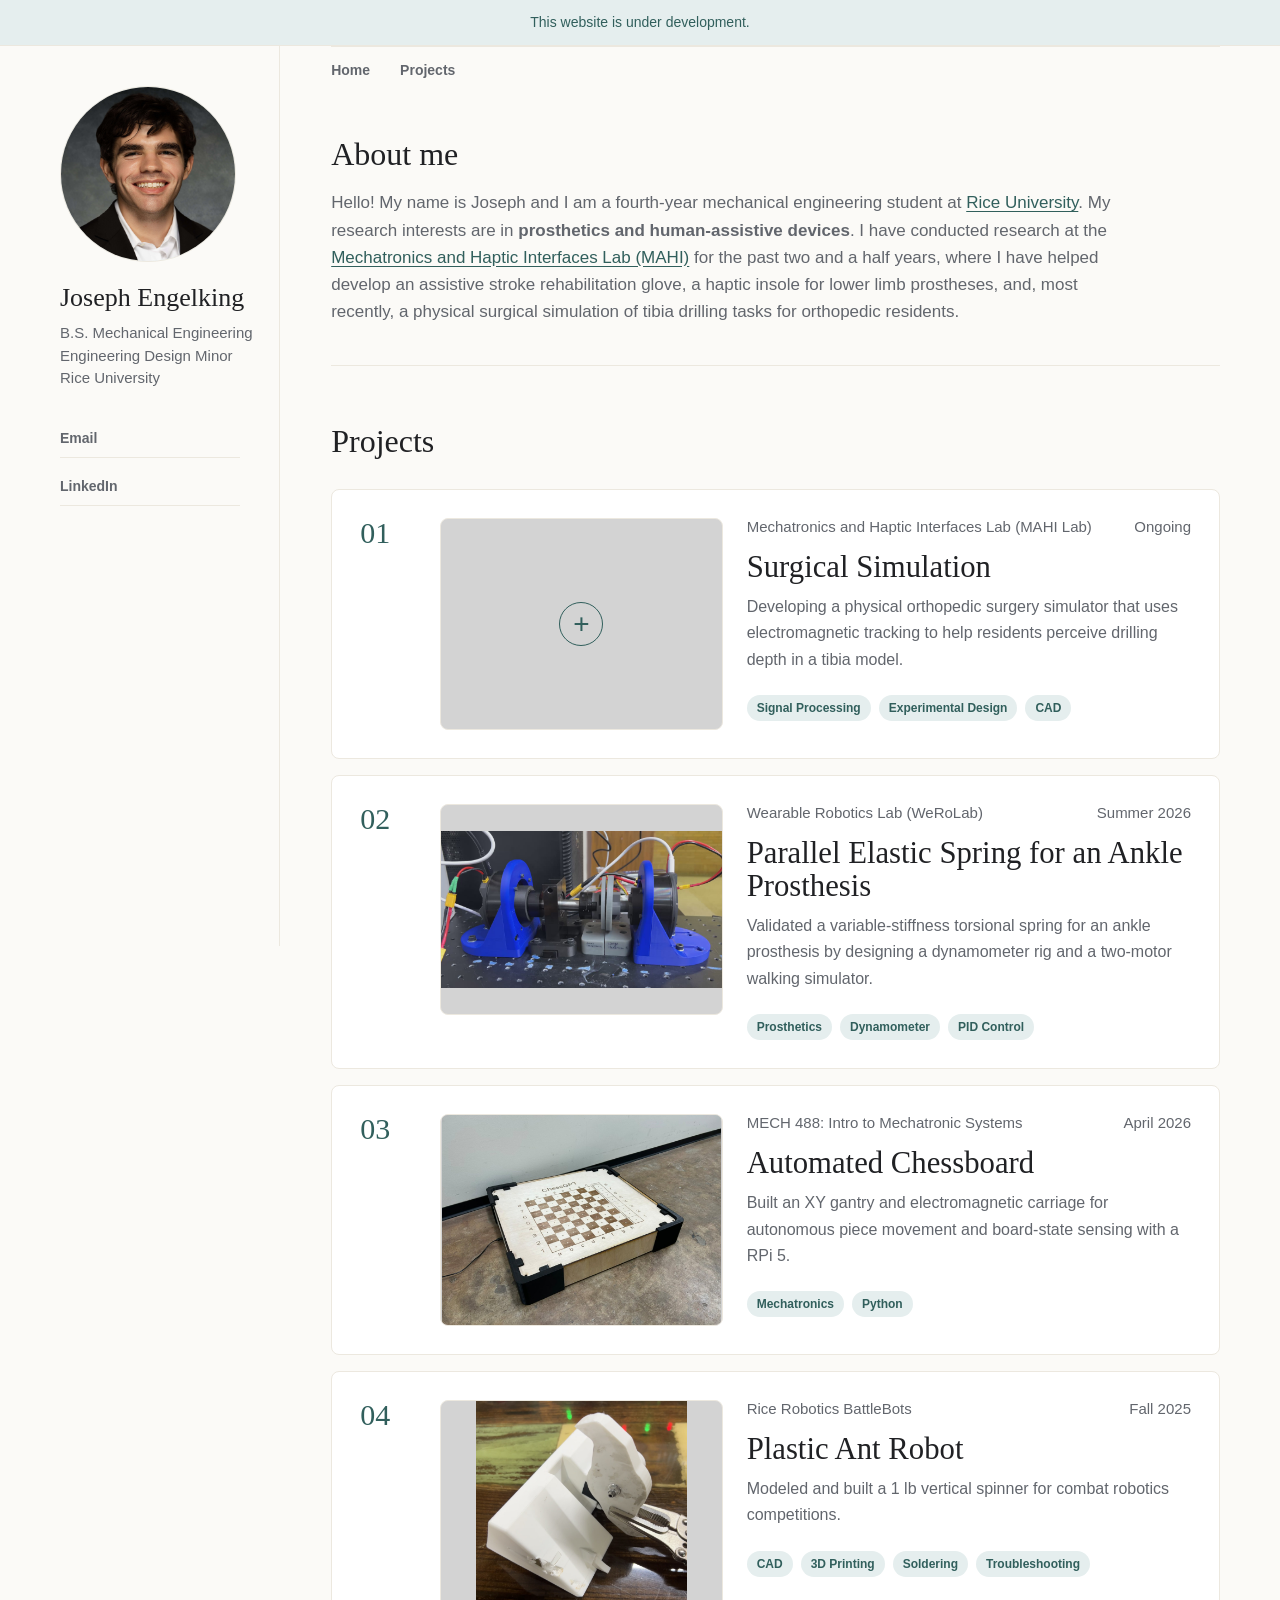
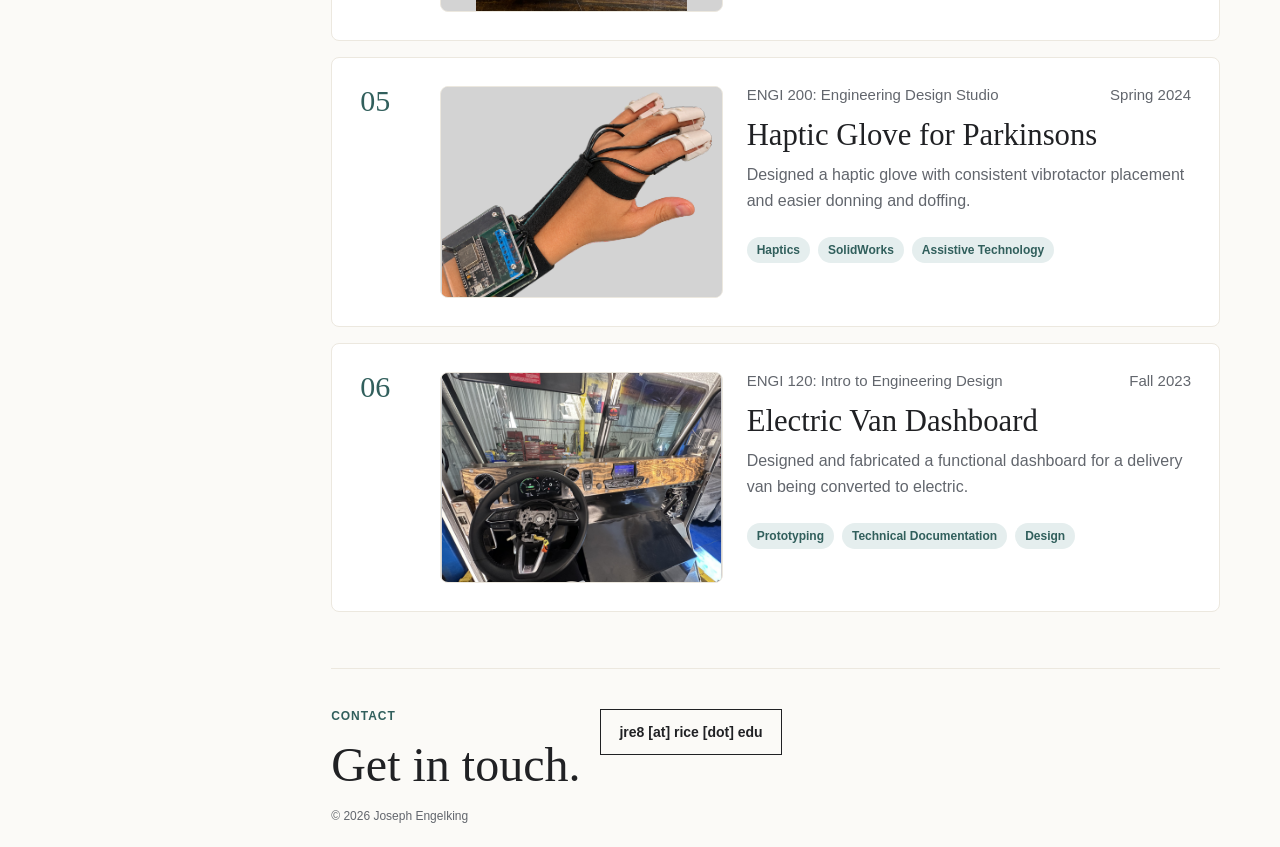
==== index.html @ 61373449 "Publish portfolio" ====
<!DOCTYPE html><html lang="en"><head><meta charSet="utf-8"/><meta name="viewport" content="width=device-width, initial-scale=1"/><link rel="preload" href="/headshot-display.webp" as="image"/><link rel="stylesheet" href="/_next/static/chunks/1muzsq66_rqvb.css" data-precedence="next"/><link rel="preload" as="script" fetchPriority="low" href="/_next/static/chunks/310vm2bl3xxpt.js"/><script src="/_next/static/chunks/1wnov70f88xjy.js" async=""></script><script src="/_next/static/chunks/23e6jep2anmtk.js" async=""></script><script src="/_next/static/chunks/0c98xzjfks9hq.js" async=""></script><script src="/_next/static/chunks/turbopack-2u1d16houkiyo.js" async=""></script><script src="/_next/static/chunks/3qfy96eoyh-ek.js" async=""></script><script src="/_next/static/chunks/3zt_16xndew4w.js" async=""></script><title>Joseph Engelking | Portfolio</title><meta name="description" content="Joseph Engelking, mechanical engineering student at Rice University. Projects in robotics, prosthetics, controls, and human-centered systems."/><script src="/_next/static/chunks/0cz1d0mv5g_q7.js" noModule=""></script></head><body><div hidden=""><!--$--><!--/$--></div><div class="developmentNotice" id="top" role="note">This website is under development.</div><main class="pageShell"><aside class="profileSidebar" aria-label="Profile and contact"><img class="profilePhoto" src="/headshot-display.webp" alt="Joseph Engelking" width="176" height="176"/><h1>Joseph Engelking</h1><p class="profileRole">B.S. Mechanical Engineering<br/>Engineering Design Minor<br/>Rice University</p><div class="sidebarLinks"><a href="mailto:jre8@rice.edu">Email</a><a href="https://www.linkedin.com/in/josephengelking" target="_blank" rel="noreferrer">LinkedIn</a></div></aside><div class="contentColumn"><nav aria-label="Primary navigation"><a href="#top">Home</a><a href="#work">Projects</a></nav><section class="section about" id="about"><h2>About me</h2><p>Hello! My name is Joseph and I am a fourth-year mechanical engineering student at<!-- --> <a href="https://mech.rice.edu/">Rice University</a>. My research interests are in<!-- --> <strong>prosthetics and human-assistive devices</strong>. I have conducted research at the<!-- --> <a href="https://mahilab.rice.edu/">Mechatronics and Haptic Interfaces Lab (MAHI)</a> <!-- -->for the past two and a half years, where I have helped develop an assistive stroke rehabilitation glove, a haptic insole for lower limb prostheses, and, most recently, a physical surgical simulation of tibia drilling tasks for orthopedic residents.</p></section><section class="section" id="work"><div class="sectionHead"><h2>Projects</h2></div><div class="projects"><a class="projectCard projectCard--surgical-simulation-emf-tracking" href="/projects/surgical-simulation-emf-tracking/"><article><div class="projectNumber">01</div><div class="projectMedia"><div class="imagePlaceholder" aria-label="Surgical Simulation image slot"><span aria-hidden="true">+</span></div></div><div class="projectText"><div class="meta"><span>Mechatronics and Haptic Interfaces Lab (MAHI Lab)</span><span class="projectDate">Ongoing</span></div><h3>Surgical Simulation</h3><p>Developing a physical orthopedic surgery simulator that uses electromagnetic tracking to help residents perceive drilling depth in a tibia model.</p><ul><li>Signal Processing</li><li>Experimental Design</li><li>CAD</li></ul></div></article></a><a class="projectCard projectCard--parallel-elastic-ankle-prosthetic-component" href="/projects/parallel-elastic-ankle-prosthetic-component/"><article><div class="projectNumber">02</div><div class="projectMedia"><img src="/projects/parallel-spring-walking-thumbnail.jpg" sizes="(max-width: 620px) calc(100vw - 64px), 300px" alt="Parallel Elastic Spring for an Ankle Prosthesis project preview" loading="lazy"/></div><div class="projectText"><div class="meta"><span>Wearable Robotics Lab (WeRoLab)</span><span class="projectDate">Summer 2026</span></div><h3>Parallel Elastic Spring for an Ankle Prosthesis</h3><p>Validated a variable-stiffness torsional spring for an ankle prosthesis by designing a dynamometer rig and a two-motor walking simulator.</p><ul><li>Prosthetics</li><li>Dynamometer</li><li>PID Control</li></ul></div></article></a><a class="projectCard projectCard--automated-chessboard-chessgpt" href="/projects/automated-chessboard-chessgpt/"><article><div class="projectNumber">03</div><div class="projectMedia"><img src="/projects/automated-chessboard.jpeg" sizes="(max-width: 620px) calc(100vw - 64px), 300px" alt="Automated Chessboard project preview" loading="lazy"/></div><div class="projectText"><div class="meta"><span>MECH 488: Intro to Mechatronic Systems</span><span class="projectDate">April 2026</span></div><h3>Automated Chessboard</h3><p>Built an XY gantry and electromagnetic carriage for autonomous piece movement and board-state sensing with a RPi 5.</p><ul><li>Mechatronics</li><li>Python</li></ul></div></article></a><a class="projectCard projectCard--plastic-ant-robot-abraham" href="/projects/plastic-ant-robot-abraham/"><article><div class="projectNumber">04</div><div class="projectMedia"><img src="/projects/plastic-ant-robot-thumbnail.jpg" sizes="(max-width: 620px) calc(100vw - 64px), 300px" alt="Plastic Ant Robot project preview" loading="lazy"/></div><div class="projectText"><div class="meta"><span>Rice Robotics BattleBots</span><span class="projectDate">Fall 2025</span></div><h3>Plastic Ant Robot</h3><p>Modeled and built a 1 lb vertical spinner for combat robotics competitions.</p><ul><li>CAD</li><li>3D Printing</li><li>Soldering</li><li>Troubleshooting</li></ul></div></article></a><a class="projectCard projectCard--haptic-glove-for-parkinsons" href="/projects/haptic-glove-for-parkinsons/"><article><div class="projectNumber">05</div><div class="projectMedia"><img src="/projects/haptic-glove-thumbnail.svg" sizes="(max-width: 620px) calc(100vw - 64px), 300px" alt="Haptic Glove for Parkinsons project preview" loading="lazy"/></div><div class="projectText"><div class="meta"><span>ENGI 200: Engineering Design Studio</span><span class="projectDate">Spring 2024</span></div><h3>Haptic Glove for Parkinsons</h3><p>Designed a haptic glove with consistent vibrotactor placement and easier donning and doffing.</p><ul><li>Haptics</li><li>SolidWorks</li><li>Assistive Technology</li></ul></div></article></a><a class="projectCard projectCard--electric-van-evan-dashboard" href="/projects/electric-van-evan-dashboard/"><article><div class="projectNumber">06</div><div class="projectMedia"><img src="/projects/evan-dashboard-final.jpg" srcSet="/projects/evan-dashboard-640.webp 640w, /projects/evan-dashboard-1280.webp 1280w, /projects/evan-dashboard-1920.webp 1920w, /projects/evan-dashboard-final.jpg 4032w" sizes="(max-width: 620px) calc(100vw - 64px), 300px" alt="Electric Van Dashboard project preview" loading="lazy"/></div><div class="projectText"><div class="meta"><span>ENGI 120: Intro to Engineering Design</span><span class="projectDate">Fall 2023</span></div><h3>Electric Van Dashboard</h3><p>Designed and fabricated a functional dashboard for a delivery van being converted to electric.</p><ul><li>Prototyping</li><li>Technical Documentation</li><li>Design</li></ul></div></article></a></div></section><footer><div><p class="kicker">Contact</p><h2>Get in touch.</h2></div><a class="button light" href="mailto:jre8@rice.edu">jre8 [at] rice [dot] edu</a><small>© <!-- -->2026<!-- --> Joseph Engelking</small></footer></div></main><!--$--><!--/$--><script id="_R_">(globalThis["TURBOPACK"] || (globalThis["TURBOPACK"] = [])).push({"otherChunks":["static/chunks/310vm2bl3xxpt.js","static/chunks/1wnov70f88xjy.js","static/chunks/23e6jep2anmtk.js","static/chunks/0c98xzjfks9hq.js"],"runtimeModuleIds":[94553]});</script><script src="/_next/static/chunks/310vm2bl3xxpt.js" async=""></script><script>(self.__next_f=self.__next_f||[]).push([0])</script><script>self.__next_f.push([1,"1:\"$Sreact.fragment\"\n2:\"/_next/static/chunks/3qfy96eoyh-ek.js\"\n3:I[39756,[\"$2\"],\"default\"]\n4:I[37457,[\"$2\"],\"default\"]\n6:\"/_next/static/chunks/3zt_16xndew4w.js\"\n7:I[22016,[\"$2\",\"$6\"],\"\"]\n15:\"ViewportBoundary\"\n16:I[97367,[\"$2\"],\"$15\"]\n18:\"MetadataBoundary\"\n19:I[97367,[\"$2\"],\"$18\"]\n1a:\"$Sreact.suspense\"\n1c:I[68027,[\"$2\"],\"default\",1]\n:HL[\"/_next/static/chunks/1muzsq66_rqvb.css\",\"style\"]\n:HL[\"/headshot-display.webp\",\"image\"]\n5:[[\"children\",{\"s\":\"__PAGE__\",\"h\":512,\"d\":{\"r\":[\"$\",\"$1\",\"c\",{\"children\":[[\"$\",\"main\",null,{\"className\":\"pageShell\",\"children\":[[\"$\",\"aside\",null,{\"className\":\"profileSidebar\",\"aria-label\":\"Profile and contact\",\"children\":[[\"$\",\"img\",null,{\"className\":\"profilePhoto\",\"src\":\"/headshot-display.webp\",\"alt\":\"Joseph Engelking\",\"width\":176,\"height\":176}],[\"$\",\"h1\",null,{\"children\":\"Joseph Engelking\"}],[\"$\",\"p\",null,{\"className\":\"profileRole\",\"children\":[\"B.S. Mechanical Engineering\",[\"$\",\"br\",null,{}],\"Engineering Design Minor\",[\"$\",\"br\",null,{}],\"Rice University\"]}],[\"$\",\"div\",null,{\"className\":\"sidebarLinks\",\"children\":[[\"$\",\"a\",null,{\"href\":\"mailto:jre8@rice.edu\",\"children\":\"Email\"}],[\"$\",\"a\",null,{\"href\":\"https://www.linkedin.com/in/josephengelking\",\"target\":\"_blank\",\"rel\":\"noreferrer\",\"children\":\"LinkedIn\"}],null]}]]}],[\"$\",\"div\",null,{\"className\":\"contentColumn\",\"children\":[[\"$\",\"nav\",null,{\"aria-label\":\"Primary navigation\",\"children\":[[\"$\",\"a\",null,{\"href\":\"#top\",\"children\":\"Home\"}],[\"$\",\"a\",null,{\"href\":\"#work\",\"children\":\"Projects\"}],null]}],[\"$\",\"section\",null,{\"className\":\"section about\",\"id\":\"about\",\"children\":[[\"$\",\"h2\",null,{\"children\":\"About me\"}],[\"$\",\"p\",null,{\"children\":[\"Hello! My name is Joseph and I am a fourth-year mechanical engineering student at\",\" \",[\"$\",\"a\",null,{\"href\":\"https://mech.rice.edu/\",\"children\":\"Rice University\"}],\". My research interests are in\",\" \",[\"$\",\"strong\",null,{\"children\":\"prosthetics and human-assistive devices\"}],\". I have conducted research at the\",\" \",[\"$\",\"a\",null,{\"href\":\"https://mahilab.rice.edu/\",\"children\":\"Mechatronics and Haptic Interfaces Lab (MAHI)\"}],\" \",\"for the past two and a half years, where I have helped develop an assistive stroke rehabilitation glove, a haptic insole for lower limb prostheses, and, most recently, a physical surgical simulation of tibia drilling tasks for orthopedic residents.\"]}]]}],[\"$\",\"section\",null,{\"className\":\"section\",\"id\":\"work\",\"children\":[[\"$\",\"div\",null,{\"className\":\"sectionHead\",\"children\":[\"$\",\"h2\",null,{\"children\":\"Projects\"}]}],[\"$\",\"div\",null,{\"className\":\"projects\",\"children\":[[\"$\",\"$L7\",\"surgical-simulation-emf-tracking\",{\"className\":\"projectCard projectCard--surgical-simulation-emf-tracking\",\"href\":\"/projects/surgical-simulation-emf-tracking/\",\"children\":[\"$\",\"article\",null,{\"children\":[[\"$\",\"div\",null,{\"className\":\"projectNumber\",\"children\":\"01\"}],[\"$\",\"div\",null,{\"className\":\"projectMedia\",\"children\":[\"$\",\"div\",null,{\"className\":\"imagePlaceholder\",\"aria-label\":\"Surgical Simulation image slot\",\"children\":[\"$\",\"span\",null,{\"aria-hidden\":\"true\",\"children\":\"+\"}]}]}],[\"$\",\"div\",null,{\"className\":\"projectText\",\"children\":[[\"$\",\"div\",null,{\"className\":\"meta\",\"children\":[\"$L8\",\"$L9\"]}],\"$La\",\"$Lb\",\"$Lc\"]}]]}]}],\"$Ld\",\"$Le\",\"$Lf\",\"$L10\",\"$L11\"]}]]}],\"$L12\"]}]]}],[\"$L13\"],\"$L14\"]}],\"p\":false,\"v\":null}}]]\n0:{\"P\":null,\"c\":[\"\",\"\"],\"q\":\"\",\"i\":false,\"t\":{\"t\":{\"s\":\"\",\"h\":528,\"d\":{\"r\":[\"$\",\"$1\",\"c\",{\"children\":[[[\"$\",\"link\",\"0\",{\"rel\":\"stylesheet\",\"href\":\"/_next/static/chunks/1muzsq66_rqvb.css\",\"precedence\":\"next\",\"crossOrigin\":\"$undefined\",\"nonce\":\"$undefined\"}],[\"$\",\"script\",\"script-0\",{\"src\":\"/_next/static/chunks/3qfy96eoyh-ek.js\",\"async\":true,\"nonce\":\"$undefined\"}]],[\"$\",\"html\",null,{\"lang\":\"en\",\"children\":[\"$\",\"body\",null,{\"children\":[[\"$\",\"div\",null,{\"className\":\"developmentNotice\",\"id\":\"top\",\"role\":\"note\",\"children\":\"This website is under development.\"}],[\"$\",\"$L3\",null,{\"parallelRouterKey\":\"children\",\"error\":\"$undefined\",\"errorStyles\":\"$undefined\",\"errorScripts\":\"$undefined\",\"template\":[\"$\",\"$L4\",null,{}],\"templateStyles\":\"$undefined\",\"templateScripts\":\"$undefined\",\"notFound\":[[[\"$\",\"title\",null,{\"children\":\"404: This page could not be found.\"}],[\"$\",\"div\",null,{\"style\":{\"fontFamily\":\"system-ui,\\\"Segoe UI\\\",Roboto,Helvetica,Arial,sans-serif,\\\"Apple Color Emoji\\\",\\\"Segoe UI Emoji\\\"\",\"height\":\"100vh\",\"textAlign\":\"center\",\"display\":\"flex\",\"flexDirection\":\"column\",\"alignItems\":\"center\",\"justifyContent\":\"center\"},\"children\":[\"$\",\"div\",null,{\"children\":[[\"$\",\"style\",null,{\"dangerouslySetInnerHTML\":{\"__html\":\"body{color:#000;background:#fff;margin:0}.next-error-h1{border-right:1px solid rgba(0,0,0,.3)}@media (prefers-color-scheme:dark){body{color:#fff;background:#000}.next-error-h1{border-right:1px solid rgba(255,255,255,.3)}}\"}}],[\"$\",\"h1\",null,{\"className\":\"next-error-h1\",\"style\":{\"display\":\"inline-block\",\"margin\":\"0 20px 0 0\",\"padding\":\"0 23px 0 0\",\"fontSize\":24,\"fontWeight\":500,\"verticalAlign\":\"top\",\"lineHeight\":\"49px\"},\"children\":404}],[\"$\",\"div\",null,{\"style\":{\"display\":\"inline-block\"},\"children\":[\"$\",\"h2\",null,{\"style\":{\"fontSize\":14,\"fontWeight\":400,\"lineHeight\":\"49px\",\"margin\":0},\"children\":\"This page could not be found.\"}]}]]}]}]],[]],\"forbidden\":\"$undefined\",\"unauthorized\":\"$undefined\"}]]}]}]]}],\"p\":false,\"v\":null},\"c\":\"$Q5\"},\"h\":{\"r\":[\"$\",\"$1\",\"h\",{\"children\":[null,[\"$\",\"$L16\",null,{\"children\":\"$L17\"}],[\"$\",\"$L19\",null,{\"children\":[[\"$\",\"div\",null,{\"hidden\":true,\"children\":[\"$\",\"$1a\",null,{\"name\":\"Next.Metadata\",\"children\":\"$L1b\"}]}],null]}],null]}],\"p\":false,\"v\":null}},\"m\":\"$undefined\",\"G\":[\"$1c\",[[\"$\",\"link\",\"0\",{\"rel\":\"stylesheet\",\"href\":\"/_next/static/chunks/1muzsq66_rqvb.css\",\"precedence\":\"next\",\"crossOrigin\":\"$undefined\",\"nonce\":\"$undefined\"}]]],\"S\":true,\"r\":\"$undefined\",\"s\":\"$undefined\",\"a\":\"$undefined\",\"l\":\"$undefined\",\"p\":\"$undefined\",\"d\":\"$undefined\",\"b\":\"J74tewQbNOOzU0zpDmX6K\"}\n1d:I[97367,[\"$2\"],\"OutletBoundary\"]\n8:[\"$\",\"span\",null,{\"children\":\"Mechatronics and Haptic Interfaces Lab (MAHI Lab)\"}]\n9:[\"$\",\"span\",null,{\"className\":\"projectDate\",\"children\":\"Ongoing\"}]\na:[\"$\",\"h3\",null,{\"children\":\"Surgical Simulation\"}]\nb:[\"$\",\"p\",null,{\"children\":\"Developing a physical orthopedic surgery simulator that uses electromagnetic tracking to help residents perceive drilling depth in a tibia model.\"}]\nc:[\"$\",\"ul\",null,{\"children\":[[\"$\",\"li\",\"Signal Processing\",{\"children\":\"Signal Processing\"}],[\"$\",\"li\",\"Experimental Design\",{\"children\":\"Experimental Design\"}],[\"$\",\"li\",\"CAD\",{\"children\":\"CAD\"}]]}]\nd:[\"$\",\"$L7\",\"parallel-elastic-ankle-prosthetic-component\",{\"className\":\"projectCard projectCard--parallel-elastic-ankle-prosthetic-component\",\"href\":\"/projects/parallel-elastic-ankle-prosthetic-component/\",\"children\":[\"$\",\"article\",null,{\"children\":[[\"$\",\"div\",null,{\"className\":\"projectNumber\",\"children\":\"02\"}],[\"$\",\"div\",null,{\"className\":\"projectMedia\",\"children\":[\"$\",\"img\",null,{\"src\":\"/projects/parallel-spring-walking-thumbnail.jpg\",\"srcSet\":\"$undefined\",\"sizes\":\"(max-width: 620px) calc(100vw - 64px), 300px\",\"alt\":\"Parallel Elastic Spring for an Ankle Prosthesis project preview\",\"loading\":\"lazy\"}]}],[\"$\",\"div\",null,{\"className\":\"projectText\",\"children\":[[\"$\",\"div\",null,{\"className\":\"meta\",\"children\":[[\"$\",\"span\",null,{\"children\":\"Wearable Robotics Lab (WeRoLab)\"}],[\"$\",\"span\",null,{\"className\":\"projectDate\",\"children\":\"Summer 2026\"}]]}],[\"$\",\"h3\",null,{\"children\":\"Parallel Elastic Spring for an Ankle Prosthesis\"}],[\"$\",\"p\",null,{\"children\":\"Validated a variable-stiffness torsional spring for an ankle prosthesis by designing a dynamometer rig and a two-motor walking simulator.\"}],[\"$\",\"ul\",null,{\"children\":[[\"$\",\"li\",\"Prosthetics\",{\"children\":\"Prosthetics\"}],[\"$\",\"li\",\"Dynamometer\",{\"children\":\"Dynamometer\"}],[\"$\",\"li\",\"PID Control\",{\"children\":\"PID Control\"}]]}]]}]]}]}]\ne:[\"$\",\"$L7\",\"automated-chessboard-chessgpt\",{\"className\":\"projectCard projectCard--automated-chessboard-chessgpt\",\"href\":\"/projects/automated-chessboard-chessgpt/\",\"children\":[\"$\",\"article\",null,{\"children\":[[\"$\",\"div\",null,{\"className\":\"projectNumber\",\"children\":\"03\"}],[\"$\",\"div\",null,{\"className\":\"projectMedia\",\"children\":[\"$\",\"img\",null,{\"src\":\"/projects/automated-chessboard.jpeg\",\"srcSet\":\"$undefined\",\"sizes\":\"(max-width: 620px) calc(100vw - 64px), 300px\",\"alt\":\"Automated Chessboard project preview\",\"loading\":\"lazy\"}]}],[\"$\",\"div\",null,{\"className\":\"projectText\",\"children\":[[\"$\",\"div\",null,{\"className\":\"meta\",\"children\":[[\"$\",\"span\",null,{\"children\":\"MECH 488: Intro to Mechatronic Systems\"}],[\"$\",\"span\",null,{\"className\":\"projectDate\",\"children\":\"April 2026\"}]]}],[\"$\",\"h3\",null,{\"children\":\"Automated Chessboard\"}],[\"$\",\"p\",null,{\"children\":\"Built an XY gantry and electromagnetic carriage for autonomous piece movement and board-state sensing with a RPi 5.\"}],[\"$\",\"ul\",null,{\"children\":[[\"$\",\"li\",\"Mechatronics\",{\"children\":\"Mechatronics\"}],[\"$\",\"li\",\"Python\",{\"children\":\"Python\"}]]}]]}]]}]}]\nf:[\"$\",\"$L7\",\"plastic-ant-robot-abraham\",{\"className\":\"projectCard projectCard--plastic-ant-robot-abraham\",\"href\":\"/projects/plastic-ant-robot-abraham/\",\"children\":[\"$\",\"article\",null,{\"children\":[[\"$\",\"div\",null,{\"className\":\"projectNumber\",\"children\":\"04\"}],[\"$\",\"div\",null,{\"className\":\"projectMedia\",\"children\":[\"$\",\"img\",null,{\"src\":\"/projects/plastic-ant-robot-thumbnail.jpg\",\"srcSet\":\"$undefined\",\"sizes\":\"(max-width: 620px) calc(100vw - 64px), 300px\",\"alt\":\"Plastic Ant Robot project preview\",\"loading\":\"lazy\"}]}],[\"$\",\"div\",null,{\"className\":\"projectText\",\"children\":[[\"$\",\"div\",null,{\"className\":\"meta\",\"children\":[[\"$\",\"span\",null,{\"children\":\"Rice Robotics BattleBots\"}],[\"$\",\"span\",null,{\"className\":\"projectDate\",\"children\":\"Fall 2025\"}]]}],[\"$\",\"h3\",null,{\"children\":\"Plastic Ant Robot\"}],[\"$\",\"p\",null,{\"children\":\"Modeled and built a 1 lb vertical spinner for combat robotics competitions.\"}],[\"$\",\"ul\",null,{\"children\":[[\"$\",\"li\",\"CAD\",{\"children\":\"CAD\"}],[\"$\",\"li\",\"3D Printing\",{\"children\":\"3D Printing\"}],[\"$\",\"li\",\"Soldering\",{\"children\":\"Soldering\"}],[\"$\",\"li\",\"Troubleshooting\",{\"children\":\"Troubleshooting\"}]]}]]}]]}]}]\n10:[\"$\",\"$L7\",\"haptic-glove-for-parkinsons\",{\"className\":\"projectCard projectCard--haptic-glove-for-parkinsons\",\"href\":\"/projects/haptic-glove-for-parkinsons/\",\"children\":[\"$\",\"article\",null,{\"children\":[[\"$\",\"div\",null,{\"className\":\"projectNumber\",\"children\":\"05\"}],[\"$\",\"div\",null,{\"className\":\"projectMedia\",\"children\":[\"$\",\"img\",null,{\"src\":\"/projects/haptic-glove-thumbnail.svg\",\"srcSet\":\"$undefined\",\"sizes\":\"(max-width: 620px) calc(100vw - 64px), 300px\",\"alt\":\"Haptic Glove for Parkinsons project preview\",\"loading\":\"lazy\"}]}],[\"$\",\"div\",null,{\"className\":\"projectText\",\"children\":[[\"$\",\"div\",null,{\"className\":\"meta\",\"children\":[[\"$\",\"span\",null,{\"children\":\"ENGI 200: Engineering Design Studio\"}],[\"$\",\"span\",null,{\"className\":\"projectDate\",\"children\":\"Spring 2024\"}]]}],[\"$\",\"h3\",null,{\"children\":\"Haptic Glove for Parkinsons\"}],[\"$\",\"p\",null,{\"children\":\"Designed a haptic glove with consistent vibrotactor placement and easier donning and doffing.\"}],[\"$\",\"ul\",null,{\"children\":[[\"$\",\"li\",\"Haptics\",{\"children\":\"Haptics\"}],[\"$\",\"li\",\"SolidWorks\",{\"children\":\"SolidWorks\"}],[\"$\",\"li\",\"Assistive Technology\",{\"children\":\"Assistive Technology\"}]]}]]}]]}]}]\n11:[\"$\",\"$L7\",\"electric-van-evan-dashboard\",{\"className\":\"projectCard projectCard--electric-van-evan-dashboard\",\"href\":\"/projects/electric-van-evan-dashboard/\",\"children\":[\"$\",\"article\",null,{\"children\":[[\"$\",\"div\",null,{\"className\":\"projectNumber\",\"children\":\"06\"}],[\"$\",\"div\",null,{\"className\":\"projectMedia\",\"children\":[\"$\",\"img\",null,{\"src\":\"/projects/evan-dashboard-final.jpg\",\"srcSet\":\"/projects/evan-dashboard-640.webp 640w, /projects/evan-dashboard-1280.webp 1280w, /projects/evan-dashboard-1920.webp 1920w, /projects/evan-dashboard-final.jpg 4032w\",\"sizes\":\"(max-width: 620px) calc(100vw - 64px), 300px\",\"alt\":\"Electric Van Dashboard project preview\",\"loading\":\"lazy\"}]}],[\"$\",\"div\",null,{\"className\":\"projectText\",\"children\":[[\"$\",\"div\",null,{\"className\":\"meta\",\"children\":[[\"$\",\"span\",null,{\"children\":\"ENGI 120: Intro to Engineering Design\"}],[\"$\",\"span\",null,{\"className\":\"projectDate\",\"children\":\"Fall 2023\"}]]}],[\"$\",\"h3\",null,{\"children\":\"Electric Van Dashboard\"}],[\"$\",\"p\",null,{\"children\":\"Designed and fabricated a functional dashboard for a delivery van being converted to electric.\"}],[\"$\",\"ul\",null,{\"children\":[[\"$\",\"li\",\"Prototyping\",{\"children\":\"Prototyping\"}],[\"$\",\"li\",\"Technical Documentation\",{\"children\":\"Technical Documentation\"}],[\"$\",\"li\",\"Design\",{\"children\":\"Design\"}]]}]]}]]}]}]\n12:[\"$\",\"footer\",null,{\"children\":[[\"$\",\"div\",null,{\"children\":[[\"$\",\"p\",null,{\"className\":\"kicker\",\"children\":\"Contact\"}],[\"$\",\"h2\",null,{\"children\":\"Get in touch.\"}]]}],[\"$\",\"a\",null,{\"className\":\"button light\",\"href\":\"mailto:jre8@rice.edu\",\"children\":\"jre8 [at] rice [dot] edu\"}],[\"$\",\"small\",null,{\"children\":[\"© \",2026,\" Joseph Engelking\"]}]]}]\n13:[\"$\",\"script\",\"script-0\",{\"src\":\"/_next/static/chunks/3zt_16xndew4w.js\",\"async\":true,\"nonce\":\"$undefined\"}]\n14:[\"$\",\"$L1d\",null,{\"children\":[\"$\",\"$1a\",null,{\"name\":\"Next.MetadataOutlet\",\"children\":\"$@1e\"}]}]\n17:[[\"$\",\"meta\",\"0\",{\"charSet\":\"utf-8\"}],[\"$\",\"meta\",\"1\",{\"name\":\"viewport\",\"content\":\"width=device-width, initial-scale=1\"}]]\n1b:[[\"$\",\"title\",\"0\",{\"children\":\"Joseph Engelking | Portfolio\"}],[\"$\",\"meta\",\"1\",{\"name\":\"description\",\"content\":\"Joseph Engelking, mechanical engineering student at Rice University. Projects in robotics, prosthetics, controls, and human-centered systems.\"}]]\n1e:null\n"])</script></body></html>
---- _next/static/chunks/1muzsq66_rqvb.css ----
:root{--paper:#fbfaf7;--panel:#fff;--ink:#202124;--muted:#62666d;--soft:#ece8df;--accent:#315f5c;--accent-light:#e5eeee}*{box-sizing:border-box}html{scroll-behavior:smooth}body{background:var(--paper);color:var(--ink);margin:0;font-family:Arial,Helvetica,sans-serif}a{color:inherit;text-decoration:none}::selection{background:var(--accent);color:#fff}.developmentNotice{background:var(--accent-light);color:var(--accent);border-bottom:1px solid var(--soft);text-align:center;padding:12px 28px;font-size:14px;font-weight:500;line-height:1.5}.pageShell{grid-template-columns:220px minmax(0,1fr);gap:clamp(32px,4vw,52px);width:min(1160px,100% - 64px);min-height:100vh;margin:0 auto;display:grid}.profileSidebar{border-right:1px solid var(--soft);align-self:start;min-height:100vh;padding:40px 24px 32px 0;position:sticky;top:0}.profilePhoto{object-fit:cover;object-position:center 20%;border:1px solid var(--soft);background:var(--accent-light);border-radius:50%;width:176px;height:176px;display:block}.profileSidebar h1{max-width:220px;margin:22px 0 10px;font-family:Georgia,Times New Roman,serif;font-size:26px;font-weight:400;line-height:1.08}.profileRole,.profileSchool{max-width:220px;color:var(--muted);margin:0;font-size:15px;font-weight:500;line-height:1.5}.profileSchool{color:var(--accent);margin-top:4px;font-weight:700}.sidebarLinks{gap:10px;max-width:180px;margin-top:30px;display:grid}.sidebarLinks a{min-height:38px;color:var(--muted);border-bottom:1px solid var(--soft);align-items:center;font-size:14px;font-weight:700;display:inline-flex}.sidebarLinks a:hover{color:var(--accent)}.contentColumn{min-width:0}nav{min-height:48px;color:var(--muted);border-top:1px solid var(--soft);align-items:center;gap:30px;margin:0;font-size:14px;display:flex}nav a{border-bottom:2px solid #0000;align-items:center;min-height:48px;font-weight:700;display:inline-flex}nav a:hover{color:var(--ink);border-bottom-color:var(--accent)}.hero{border-bottom:1px solid var(--soft);grid-template-columns:minmax(520px,1fr) minmax(280px,340px);align-items:end;gap:clamp(36px,5vw,72px);min-height:560px;margin:0;padding:88px 0 80px;display:grid}.heroText{max-width:980px}.kicker{color:var(--accent);letter-spacing:.08em;text-transform:uppercase;margin:0 0 18px;font-size:12px;font-weight:700}h1,h2,h3,p{overflow-wrap:anywhere}h1,h2{font-family:Georgia,Times New Roman,serif;font-weight:400}h1{max-width:780px;margin:0;font-size:clamp(54px,8vw,104px);line-height:.96}.hero h2{max-width:980px;margin:0;font-size:clamp(54px,8vw,104px);line-height:.96}.intro{max-width:760px;color:var(--muted);margin:28px 0 0;font-size:20px;line-height:1.55}.actions{align-items:center;gap:24px;margin-top:36px;display:flex}.button{border:1px solid var(--ink);background:var(--ink);color:#fff;justify-content:center;align-items:center;gap:12px;min-height:46px;padding:0 18px;font-size:14px;font-weight:700;display:inline-flex}.button:hover{background:var(--accent);border-color:var(--accent)}.profileLinks{flex-wrap:wrap;gap:10px;margin-top:28px;display:flex}.profileLinks a{background:var(--panel);border:1px solid var(--soft);min-height:40px;color:var(--ink);border-radius:999px;align-items:center;padding:0 14px;font-size:14px;font-weight:700;display:inline-flex}.profileLinks a:hover{border-color:var(--accent);color:var(--accent)}.heroPanel{background:var(--panel);border:1px solid var(--soft);border-radius:8px;margin:0;padding:28px;box-shadow:0 22px 60px #2021240f}.heroPanel p{color:var(--accent);letter-spacing:.08em;text-transform:uppercase;margin:0 0 12px;font-size:12px;font-weight:700}.heroPanel h2{margin:0 0 24px;font-size:30px;line-height:1.12}.heroPanel h3{margin:0 0 24px;font-family:Georgia,Times New Roman,serif;font-size:30px;font-weight:400;line-height:1.12}.heroPanel ul,.projectText ul{margin:0;padding:0;list-style:none}.heroPanel li{border-top:1px solid var(--soft);color:var(--muted);padding:13px 0}.section{border-bottom:1px solid var(--soft);margin:0;padding:56px 0}.sectionHead{margin-bottom:28px}.sectionHead h2,.about h2{max-width:780px;margin:0;font-family:Georgia,Times New Roman,serif;font-size:clamp(28px,2.5vw,34px);line-height:1.2}.projects{gap:16px;display:grid}.projectCard{color:inherit;border-radius:8px;display:block}.projectCard:hover article{border-color:var(--accent)}.projects article{background:var(--panel);border:1px solid var(--soft);border-radius:8px;grid-template-columns:56px minmax(220px,34%) minmax(360px,1fr);gap:24px;padding:28px;display:grid}.projectDetail{min-width:0;padding:56px 0}.projectBackLink{border:1px solid var(--accent-light);background:var(--accent-light);min-height:44px;color:var(--accent);border-radius:8px;align-items:center;gap:10px;margin-bottom:30px;padding:10px 16px;font-size:14px;font-weight:700;display:inline-flex}.projectBackLink:hover{border-color:var(--accent);background:var(--accent);color:#fff}.projectDetail h2{margin:18px 0 16px;font-family:Georgia,Times New Roman,serif;font-size:clamp(26px,2.4vw,32px);font-weight:400;line-height:1.08}.projectDetailSummary{max-width:800px;color:var(--muted);margin:0;font-size:18px;font-style:italic;line-height:1.65}.projectDetailLink{color:var(--accent);text-underline-offset:3px;margin-top:24px;font-weight:700;text-decoration:underline;display:inline-flex}.projectDetailEmpty{color:var(--muted);margin:48px 0 0;font-size:15px}.projectDetails{gap:16px;max-width:900px;margin-top:28px;display:grid}.projectDetailColumns{grid-template-columns:minmax(0,1fr) minmax(0,1fr);align-items:start;gap:32px;margin-top:28px;display:grid}.projectDetail--media-scroll .projectDetailColumns{grid-template-rows:minmax(0,1fr);height:clamp(360px,72vh,760px)}.projectDetail--media-scroll .projectDescription{min-height:0;position:sticky;top:16px}.projectDetail--media-scroll .projectMediaColumn{overscroll-behavior:contain;height:100%;min-height:0;padding-right:8px;overflow-y:auto}.projectDetail--media-scroll .projectMediaColumn h3{z-index:1;background:var(--paper);padding:8px 0;position:sticky;top:0}.projectDescription,.projectMediaColumn{min-width:0}.projectDescription .projectDetails,.projectMediaColumn .projectDetails{max-width:none;margin-top:20px}.projectMediaColumn h3{margin:0;font-family:Georgia,Times New Roman,serif;font-size:22px;font-weight:400}.projectMediaColumn .projectDetails figcaption{font-size:14px}.projectMediaColumn>.projectDetailEmpty{margin-top:20px}.projectDetails p{color:var(--ink);white-space:pre-line;margin:0;font-size:20px;line-height:1.7}.projectDetails figure{margin:0}.projectDetails img,.projectDetails video,.projectDetails iframe{border:1px solid var(--soft);border-radius:8px;width:100%;display:block}.projectImageTrigger{cursor:zoom-in;text-align:left;background:0 0;border:0;border-radius:8px;width:100%;padding:0;display:block;position:relative;overflow:hidden}.projectImageTrigger img{width:100%}.projectMediaOpen{color:#fff;background:#202124c7;border:1px solid #fffc;border-radius:4px;font-size:12px;font-weight:700}.projectVideoFrame{position:relative}.projectVideoFrame--portrait{max-width:210px}.projectVideoOpen{cursor:pointer;padding:6px 9px;position:absolute;top:10px;right:10px}.projectImageTrigger .projectMediaOpen{padding:6px 9px;position:absolute;top:10px;right:10px}.projectMediaOpen:focus-visible{outline:2px solid var(--accent);outline-offset:3px}.projectDetails img,.projectDetails video{height:auto}.projectDetails iframe{aspect-ratio:16/9}.projectMediaOverlay{z-index:1000;background:#0f1114eb;place-items:center;padding:64px 24px 24px;display:grid;position:fixed;inset:0}.projectMediaClose{color:#fff;cursor:pointer;font:inherit;background:#202124d9;border:1px solid #fffc;border-radius:4px;padding:9px 14px;position:absolute;top:18px;right:22px}.projectDetails .projectMediaOverlayImage,.projectDetails .projectMediaOverlayVideo{border:1px solid var(--soft);object-fit:contain;border-radius:8px;width:auto;max-width:min(94vw,1400px);max-height:86vh;display:block}.projectDetails .projectMediaOverlayVideo{aspect-ratio:16/9;width:min(94vw,1400px)}.projectDetails .projectMediaOverlayVideo--portrait{aspect-ratio:auto;width:auto;max-width:min(90vw,560px)}.projectDetails figcaption{color:var(--muted);margin-top:10px;font-size:14px;line-height:1.5}.projectFigureLink{color:var(--accent);text-underline-offset:3px;margin-top:6px;font-weight:700;text-decoration:underline;display:block}.projectNumber{color:var(--accent);font-family:Georgia,Times New Roman,serif;font-size:30px;line-height:1}.projectMedia{aspect-ratio:4/3;border:1px solid var(--soft);background:#d3d3d3;border-radius:8px;align-self:start;min-width:0;overflow:hidden}.projectMedia img{object-fit:contain;width:100%;height:100%;display:block}.imagePlaceholder{width:100%;height:100%;color:var(--accent);place-items:center;display:grid}.imagePlaceholder span{border:1px solid;border-radius:999px;place-items:center;width:44px;height:44px;font-size:28px;line-height:1;display:grid}.projectText{min-width:0}.meta{color:var(--muted);justify-content:space-between;gap:20px;font-size:15px;display:flex}.projectDate{font-size:15px}.projectText h3{margin:16px 0 10px;font-family:Georgia,Times New Roman,serif;font-size:clamp(26px,2.4vw,32px);font-weight:400;line-height:1.08}.projectText p{max-width:860px;color:var(--muted);margin:0;font-size:16px;line-height:1.65}.projectText ul{flex-wrap:wrap;gap:8px;margin-top:22px;display:flex}.projectText li{background:var(--accent-light);color:var(--accent);border-radius:999px;padding:6px 10px;font-size:12px;font-weight:700}.about{padding:40px 0;display:block}.about h2{font-weight:400}.about p{max-width:780px;color:var(--muted);margin:16px 0 0;font-family:Arial,Helvetica,sans-serif;font-size:17px;line-height:1.6}.about aside{background:var(--accent-light);color:var(--muted);border-radius:8px;padding:24px}.about aside b{color:var(--ink);letter-spacing:.08em;text-transform:uppercase;margin-top:20px;font-size:12px;display:block}.about aside b:first-child{margin-top:0}.about aside p{margin-top:8px;font-size:14px;line-height:1.5}footer{grid-template-columns:auto auto;justify-content:start;align-items:start;gap:20px;margin:0;padding:40px 0 24px;display:grid}footer h2{margin:0;font-size:clamp(30px,4vw,48px);line-height:1}footer .button{justify-self:start}.button.light{color:var(--ink);background:0 0}.button.light:hover{color:#fff}footer small{color:var(--muted);grid-column:1/-1;font-size:12px}@media (max-width:1180px){.hero{grid-template-columns:1fr;min-height:auto}.heroPanel{max-width:520px}.projects article{grid-template-columns:48px minmax(190px,280px) minmax(0,1fr)}.about{grid-template-columns:minmax(120px,.22fr) minmax(0,1fr)}.about aside{grid-column:2;max-width:520px}}@media (max-width:900px){.about aside{grid-column:auto}.pageShell{grid-template-columns:1fr;gap:0}.profileSidebar{border-right:0;border-bottom:1px solid var(--soft);grid-template-columns:130px minmax(0,1fr);align-items:center;gap:20px 28px;min-height:auto;padding:36px 0 28px;display:grid;position:static}.profilePhoto{grid-row:span 3;width:130px;height:130px}.profileSidebar h1{max-width:none;margin:0 0 8px}.profileRole,.profileSchool{max-width:none}.sidebarLinks{flex-wrap:wrap;grid-column:2;gap:18px;max-width:none;margin-top:12px;display:flex}.sidebarLinks a{min-height:30px}.hero,.about,footer{grid-template-columns:1fr}.hero{gap:40px;padding-top:64px}.heroPanel{max-width:520px}.projectDetailColumns{grid-template-columns:1fr}.projectDetail--media-scroll .projectDetailColumns{height:auto}.projectDetail--media-scroll .projectDescription{position:static}.projectDetail--media-scroll .projectMediaColumn{height:auto;padding-right:0;overflow:visible}.projectDetail--media-scroll .projectMediaColumn h3{padding:0;position:static}}a:focus-visible{outline:2px solid var(--accent);outline-offset:5px}@media (prefers-reduced-motion:reduce){html{scroll-behavior:auto}}@media (max-width:620px){.pageShell{width:min(100% - 28px,1180px)}.profileSidebar{grid-template-columns:92px minmax(0,1fr);gap:14px 18px;padding:24px 0 18px}.profilePhoto{width:92px;height:92px}.profileSidebar h1{font-size:26px}.profileRole,.profileSchool{font-size:14px}.sidebarLinks{grid-column:1/-1;margin-top:4px}nav{flex-wrap:wrap;justify-content:flex-start;gap:16px;padding:8px 0}nav a{min-height:34px}.hero{min-height:auto;padding:56px 0}.hero h2{font-size:48px}.intro{font-size:18px}.actions{flex-direction:column;align-items:flex-start}.section{padding:40px 0}.sectionHead{margin-bottom:32px}.projects article{grid-template-columns:1fr;gap:18px;padding:22px}.projectMedia{width:100%;max-width:420px}.meta{flex-direction:column;gap:6px}}.about a{color:var(--accent);text-underline-offset:3px;text-decoration:underline}.about a:hover{color:var(--ink)}
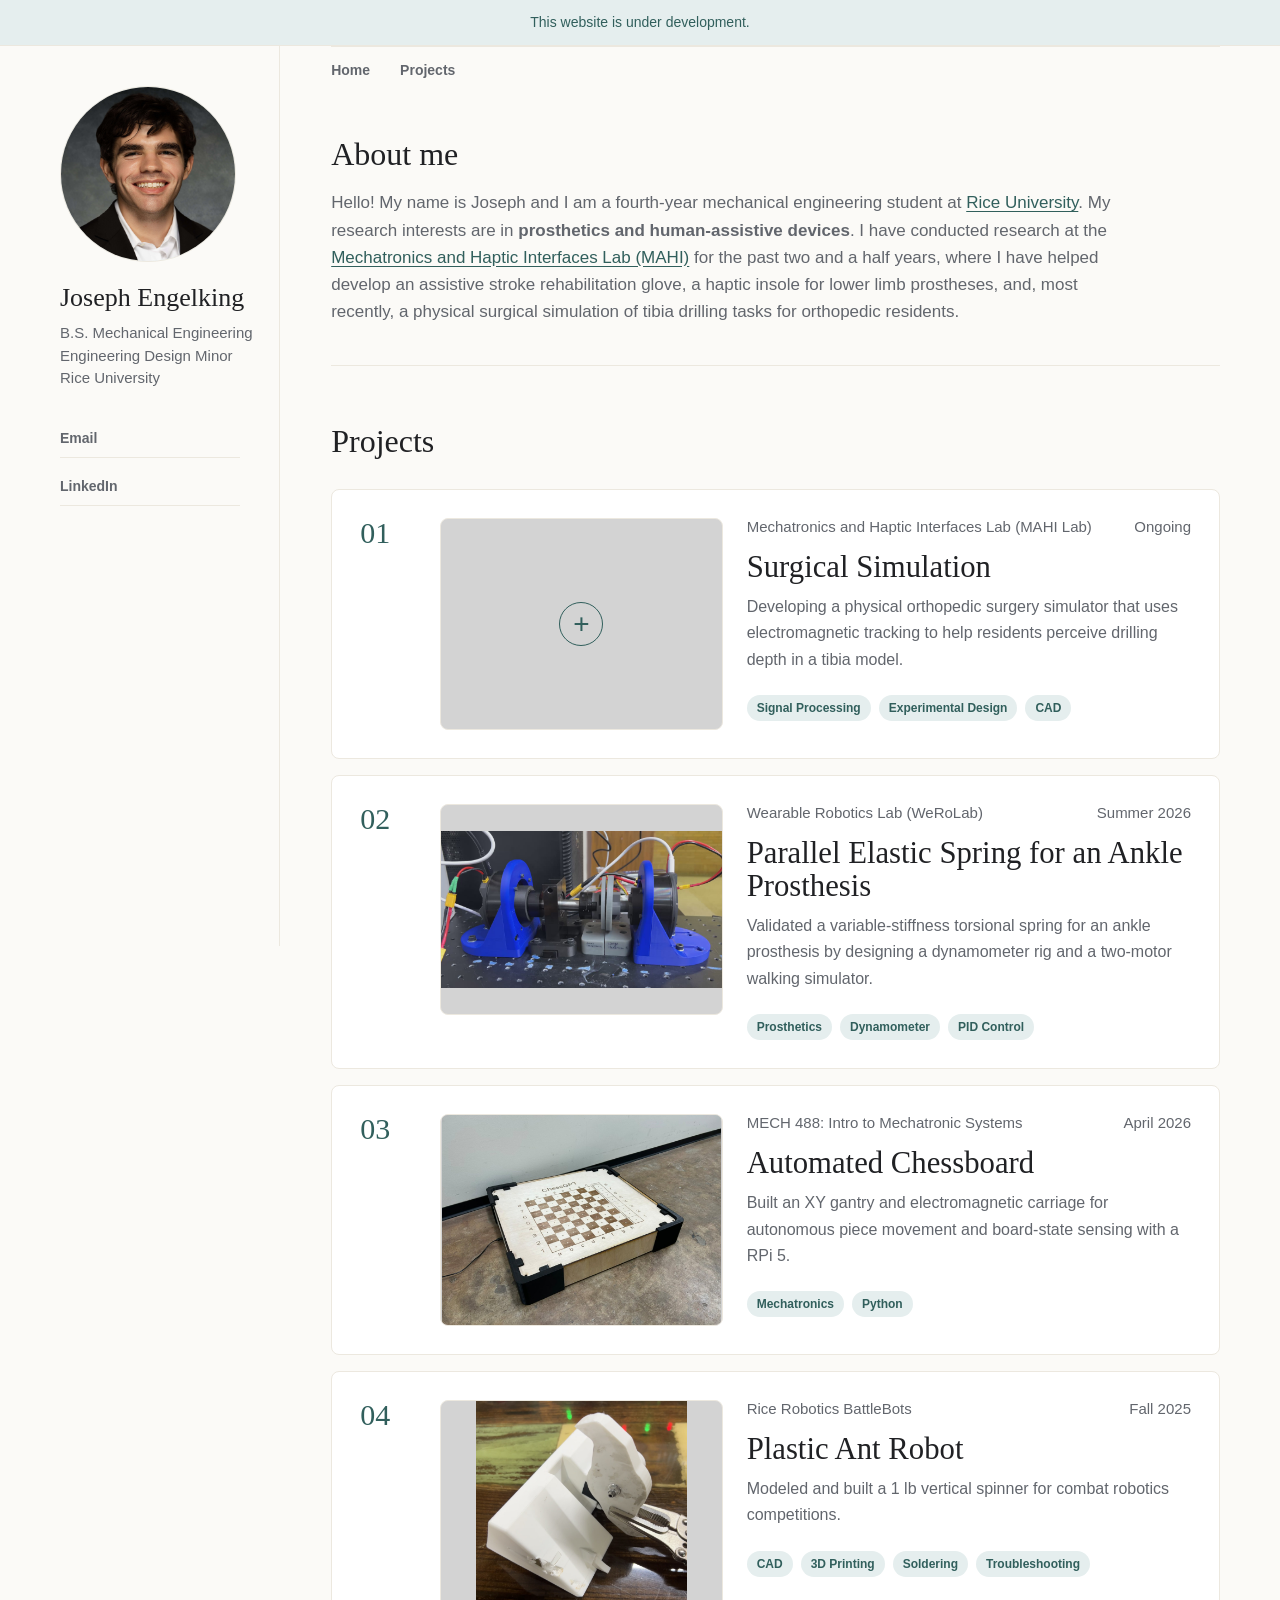
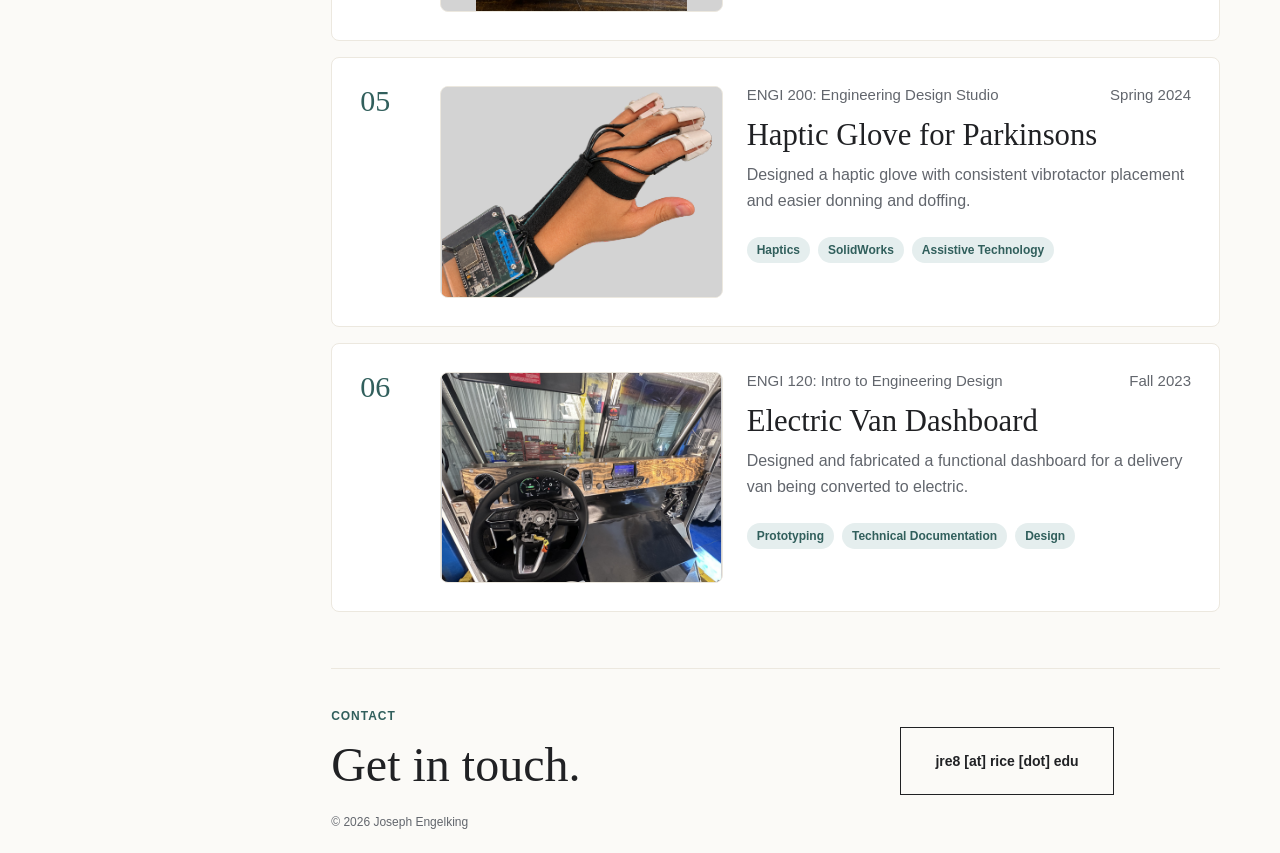
==== commit 3ccda953: "Publish portfolio" ====
--- a/index.html
+++ b/index.html
@@ -1 +1 @@
-<!DOCTYPE html><html lang="en"><head><meta charSet="utf-8"/><meta name="viewport" content="width=device-width, initial-scale=1"/><link rel="preload" href="/headshot-display.webp" as="image"/><link rel="stylesheet" href="/_next/static/chunks/1muzsq66_rqvb.css" data-precedence="next"/><link rel="preload" as="script" fetchPriority="low" href="/_next/static/chunks/310vm2bl3xxpt.js"/><script src="/_next/static/chunks/1wnov70f88xjy.js" async=""></script><script src="/_next/static/chunks/23e6jep2anmtk.js" async=""></script><script src="/_next/static/chunks/0c98xzjfks9hq.js" async=""></script><script src="/_next/static/chunks/turbopack-2u1d16houkiyo.js" async=""></script><script src="/_next/static/chunks/3qfy96eoyh-ek.js" async=""></script><script src="/_next/static/chunks/3zt_16xndew4w.js" async=""></script><title>Joseph Engelking | Portfolio</title><meta name="description" content="Joseph Engelking, mechanical engineering student at Rice University. Projects in robotics, prosthetics, controls, and human-centered systems."/><script src="/_next/static/chunks/0cz1d0mv5g_q7.js" noModule=""></script></head><body><div hidden=""><!--$--><!--/$--></div><div class="developmentNotice" id="top" role="note">This website is under development.</div><main class="pageShell"><aside class="profileSidebar" aria-label="Profile and contact"><img class="profilePhoto" src="/headshot-display.webp" alt="Joseph Engelking" width="176" height="176"/><h1>Joseph Engelking</h1><p class="profileRole">B.S. Mechanical Engineering<br/>Engineering Design Minor<br/>Rice University</p><div class="sidebarLinks"><a href="mailto:jre8@rice.edu">Email</a><a href="https://www.linkedin.com/in/josephengelking" target="_blank" rel="noreferrer">LinkedIn</a></div></aside><div class="contentColumn"><nav aria-label="Primary navigation"><a href="#top">Home</a><a href="#work">Projects</a></nav><section class="section about" id="about"><h2>About me</h2><p>Hello! My name is Joseph and I am a fourth-year mechanical engineering student at<!-- --> <a href="https://mech.rice.edu/">Rice University</a>. My research interests are in<!-- --> <strong>prosthetics and human-assistive devices</strong>. I have conducted research at the<!-- --> <a href="https://mahilab.rice.edu/">Mechatronics and Haptic Interfaces Lab (MAHI)</a> <!-- -->for the past two and a half years, where I have helped develop an assistive stroke rehabilitation glove, a haptic insole for lower limb prostheses, and, most recently, a physical surgical simulation of tibia drilling tasks for orthopedic residents.</p></section><section class="section" id="work"><div class="sectionHead"><h2>Projects</h2></div><div class="projects"><a class="projectCard projectCard--surgical-simulation-emf-tracking" href="/projects/surgical-simulation-emf-tracking/"><article><div class="projectNumber">01</div><div class="projectMedia"><div class="imagePlaceholder" aria-label="Surgical Simulation image slot"><span aria-hidden="true">+</span></div></div><div class="projectText"><div class="meta"><span>Mechatronics and Haptic Interfaces Lab (MAHI Lab)</span><span class="projectDate">Ongoing</span></div><h3>Surgical Simulation</h3><p>Developing a physical orthopedic surgery simulator that uses electromagnetic tracking to help residents perceive drilling depth in a tibia model.</p><ul><li>Signal Processing</li><li>Experimental Design</li><li>CAD</li></ul></div></article></a><a class="projectCard projectCard--parallel-elastic-ankle-prosthetic-component" href="/projects/parallel-elastic-ankle-prosthetic-component/"><article><div class="projectNumber">02</div><div class="projectMedia"><img src="/projects/parallel-spring-walking-thumbnail.jpg" sizes="(max-width: 620px) calc(100vw - 64px), 300px" alt="Parallel Elastic Spring for an Ankle Prosthesis project preview" loading="lazy"/></div><div class="projectText"><div class="meta"><span>Wearable Robotics Lab (WeRoLab)</span><span class="projectDate">Summer 2026</span></div><h3>Parallel Elastic Spring for an Ankle Prosthesis</h3><p>Validated a variable-stiffness torsional spring for an ankle prosthesis by designing a dynamometer rig and a two-motor walking simulator.</p><ul><li>Prosthetics</li><li>Dynamometer</li><li>PID Control</li></ul></div></article></a><a class="projectCard projectCard--automated-chessboard-chessgpt" href="/projects/automated-chessboard-chessgpt/"><article><div class="projectNumber">03</div><div class="projectMedia"><img src="/projects/automated-chessboard.jpeg" sizes="(max-width: 620px) calc(100vw - 64px), 300px" alt="Automated Chessboard project preview" loading="lazy"/></div><div class="projectText"><div class="meta"><span>MECH 488: Intro to Mechatronic Systems</span><span class="projectDate">April 2026</span></div><h3>Automated Chessboard</h3><p>Built an XY gantry and electromagnetic carriage for autonomous piece movement and board-state sensing with a RPi 5.</p><ul><li>Mechatronics</li><li>Python</li></ul></div></article></a><a class="projectCard projectCard--plastic-ant-robot-abraham" href="/projects/plastic-ant-robot-abraham/"><article><div class="projectNumber">04</div><div class="projectMedia"><img src="/projects/plastic-ant-robot-thumbnail.jpg" sizes="(max-width: 620px) calc(100vw - 64px), 300px" alt="Plastic Ant Robot project preview" loading="lazy"/></div><div class="projectText"><div class="meta"><span>Rice Robotics BattleBots</span><span class="projectDate">Fall 2025</span></div><h3>Plastic Ant Robot</h3><p>Modeled and built a 1 lb vertical spinner for combat robotics competitions.</p><ul><li>CAD</li><li>3D Printing</li><li>Soldering</li><li>Troubleshooting</li></ul></div></article></a><a class="projectCard projectCard--haptic-glove-for-parkinsons" href="/projects/haptic-glove-for-parkinsons/"><article><div class="projectNumber">05</div><div class="projectMedia"><img src="/projects/haptic-glove-thumbnail.svg" sizes="(max-width: 620px) calc(100vw - 64px), 300px" alt="Haptic Glove for Parkinsons project preview" loading="lazy"/></div><div class="projectText"><div class="meta"><span>ENGI 200: Engineering Design Studio</span><span class="projectDate">Spring 2024</span></div><h3>Haptic Glove for Parkinsons</h3><p>Designed a haptic glove with consistent vibrotactor placement and easier donning and doffing.</p><ul><li>Haptics</li><li>SolidWorks</li><li>Assistive Technology</li></ul></div></article></a><a class="projectCard projectCard--electric-van-evan-dashboard" href="/projects/electric-van-evan-dashboard/"><article><div class="projectNumber">06</div><div class="projectMedia"><img src="/projects/evan-dashboard-final.jpg" srcSet="/projects/evan-dashboard-640.webp 640w, /projects/evan-dashboard-1280.webp 1280w, /projects/evan-dashboard-1920.webp 1920w, /projects/evan-dashboard-final.jpg 4032w" sizes="(max-width: 620px) calc(100vw - 64px), 300px" alt="Electric Van Dashboard project preview" loading="lazy"/></div><div class="projectText"><div class="meta"><span>ENGI 120: Intro to Engineering Design</span><span class="projectDate">Fall 2023</span></div><h3>Electric Van Dashboard</h3><p>Designed and fabricated a functional dashboard for a delivery van being converted to electric.</p><ul><li>Prototyping</li><li>Technical Documentation</li><li>Design</li></ul></div></article></a></div></section><footer><div><p class="kicker">Contact</p><h2>Get in touch.</h2></div><a class="button light" href="mailto:jre8@rice.edu">jre8 [at] rice [dot] edu</a><small>© <!-- -->2026<!-- --> Joseph Engelking</small></footer></div></main><!--$--><!--/$--><script id="_R_">(globalThis["TURBOPACK"] || (globalThis["TURBOPACK"] = [])).push({"otherChunks":["static/chunks/310vm2bl3xxpt.js","static/chunks/1wnov70f88xjy.js","static/chunks/23e6jep2anmtk.js","static/chunks/0c98xzjfks9hq.js"],"runtimeModuleIds":[94553]});</script><script src="/_next/static/chunks/310vm2bl3xxpt.js" async=""></script><script>(self.__next_f=self.__next_f||[]).push([0])</script><script>self.__next_f.push([1,"1:\"$Sreact.fragment\"\n2:\"/_next/static/chunks/3qfy96eoyh-ek.js\"\n3:I[39756,[\"$2\"],\"default\"]\n4:I[37457,[\"$2\"],\"default\"]\n6:\"/_next/static/chunks/3zt_16xndew4w.js\"\n7:I[22016,[\"$2\",\"$6\"],\"\"]\n15:\"ViewportBoundary\"\n16:I[97367,[\"$2\"],\"$15\"]\n18:\"MetadataBoundary\"\n19:I[97367,[\"$2\"],\"$18\"]\n1a:\"$Sreact.suspense\"\n1c:I[68027,[\"$2\"],\"default\",1]\n:HL[\"/_next/static/chunks/1muzsq66_rqvb.css\",\"style\"]\n:HL[\"/headshot-display.webp\",\"image\"]\n5:[[\"children\",{\"s\":\"__PAGE__\",\"h\":512,\"d\":{\"r\":[\"$\",\"$1\",\"c\",{\"children\":[[\"$\",\"main\",null,{\"className\":\"pageShell\",\"children\":[[\"$\",\"aside\",null,{\"className\":\"profileSidebar\",\"aria-label\":\"Profile and contact\",\"children\":[[\"$\",\"img\",null,{\"className\":\"profilePhoto\",\"src\":\"/headshot-display.webp\",\"alt\":\"Joseph Engelking\",\"width\":176,\"height\":176}],[\"$\",\"h1\",null,{\"children\":\"Joseph Engelking\"}],[\"$\",\"p\",null,{\"className\":\"profileRole\",\"children\":[\"B.S. Mechanical Engineering\",[\"$\",\"br\",null,{}],\"Engineering Design Minor\",[\"$\",\"br\",null,{}],\"Rice University\"]}],[\"$\",\"div\",null,{\"className\":\"sidebarLinks\",\"children\":[[\"$\",\"a\",null,{\"href\":\"mailto:jre8@rice.edu\",\"children\":\"Email\"}],[\"$\",\"a\",null,{\"href\":\"https://www.linkedin.com/in/josephengelking\",\"target\":\"_blank\",\"rel\":\"noreferrer\",\"children\":\"LinkedIn\"}],null]}]]}],[\"$\",\"div\",null,{\"className\":\"contentColumn\",\"children\":[[\"$\",\"nav\",null,{\"aria-label\":\"Primary navigation\",\"children\":[[\"$\",\"a\",null,{\"href\":\"#top\",\"children\":\"Home\"}],[\"$\",\"a\",null,{\"href\":\"#work\",\"children\":\"Projects\"}],null]}],[\"$\",\"section\",null,{\"className\":\"section about\",\"id\":\"about\",\"children\":[[\"$\",\"h2\",null,{\"children\":\"About me\"}],[\"$\",\"p\",null,{\"children\":[\"Hello! My name is Joseph and I am a fourth-year mechanical engineering student at\",\" \",[\"$\",\"a\",null,{\"href\":\"https://mech.rice.edu/\",\"children\":\"Rice University\"}],\". My research interests are in\",\" \",[\"$\",\"strong\",null,{\"children\":\"prosthetics and human-assistive devices\"}],\". I have conducted research at the\",\" \",[\"$\",\"a\",null,{\"href\":\"https://mahilab.rice.edu/\",\"children\":\"Mechatronics and Haptic Interfaces Lab (MAHI)\"}],\" \",\"for the past two and a half years, where I have helped develop an assistive stroke rehabilitation glove, a haptic insole for lower limb prostheses, and, most recently, a physical surgical simulation of tibia drilling tasks for orthopedic residents.\"]}]]}],[\"$\",\"section\",null,{\"className\":\"section\",\"id\":\"work\",\"children\":[[\"$\",\"div\",null,{\"className\":\"sectionHead\",\"children\":[\"$\",\"h2\",null,{\"children\":\"Projects\"}]}],[\"$\",\"div\",null,{\"className\":\"projects\",\"children\":[[\"$\",\"$L7\",\"surgical-simulation-emf-tracking\",{\"className\":\"projectCard projectCard--surgical-simulation-emf-tracking\",\"href\":\"/projects/surgical-simulation-emf-tracking/\",\"children\":[\"$\",\"article\",null,{\"children\":[[\"$\",\"div\",null,{\"className\":\"projectNumber\",\"children\":\"01\"}],[\"$\",\"div\",null,{\"className\":\"projectMedia\",\"children\":[\"$\",\"div\",null,{\"className\":\"imagePlaceholder\",\"aria-label\":\"Surgical Simulation image slot\",\"children\":[\"$\",\"span\",null,{\"aria-hidden\":\"true\",\"children\":\"+\"}]}]}],[\"$\",\"div\",null,{\"className\":\"projectText\",\"children\":[[\"$\",\"div\",null,{\"className\":\"meta\",\"children\":[\"$L8\",\"$L9\"]}],\"$La\",\"$Lb\",\"$Lc\"]}]]}]}],\"$Ld\",\"$Le\",\"$Lf\",\"$L10\",\"$L11\"]}]]}],\"$L12\"]}]]}],[\"$L13\"],\"$L14\"]}],\"p\":false,\"v\":null}}]]\n0:{\"P\":null,\"c\":[\"\",\"\"],\"q\":\"\",\"i\":false,\"t\":{\"t\":{\"s\":\"\",\"h\":528,\"d\":{\"r\":[\"$\",\"$1\",\"c\",{\"children\":[[[\"$\",\"link\",\"0\",{\"rel\":\"stylesheet\",\"href\":\"/_next/static/chunks/1muzsq66_rqvb.css\",\"precedence\":\"next\",\"crossOrigin\":\"$undefined\",\"nonce\":\"$undefined\"}],[\"$\",\"script\",\"script-0\",{\"src\":\"/_next/static/chunks/3qfy96eoyh-ek.js\",\"async\":true,\"nonce\":\"$undefined\"}]],[\"$\",\"html\",null,{\"lang\":\"en\",\"children\":[\"$\",\"body\",null,{\"children\":[[\"$\",\"div\",null,{\"className\":\"developmentNotice\",\"id\":\"top\",\"role\":\"note\",\"children\":\"This website is under development.\"}],[\"$\",\"$L3\",null,{\"parallelRouterKey\":\"children\",\"error\":\"$undefined\",\"errorStyles\":\"$undefined\",\"errorScripts\":\"$undefined\",\"template\":[\"$\",\"$L4\",null,{}],\"templateStyles\":\"$undefined\",\"templateScripts\":\"$undefined\",\"notFound\":[[[\"$\",\"title\",null,{\"children\":\"404: This page could not be found.\"}],[\"$\",\"div\",null,{\"style\":{\"fontFamily\":\"system-ui,\\\"Segoe UI\\\",Roboto,Helvetica,Arial,sans-serif,\\\"Apple Color Emoji\\\",\\\"Segoe UI Emoji\\\"\",\"height\":\"100vh\",\"textAlign\":\"center\",\"display\":\"flex\",\"flexDirection\":\"column\",\"alignItems\":\"center\",\"justifyContent\":\"center\"},\"children\":[\"$\",\"div\",null,{\"children\":[[\"$\",\"style\",null,{\"dangerouslySetInnerHTML\":{\"__html\":\"body{color:#000;background:#fff;margin:0}.next-error-h1{border-right:1px solid rgba(0,0,0,.3)}@media (prefers-color-scheme:dark){body{color:#fff;background:#000}.next-error-h1{border-right:1px solid rgba(255,255,255,.3)}}\"}}],[\"$\",\"h1\",null,{\"className\":\"next-error-h1\",\"style\":{\"display\":\"inline-block\",\"margin\":\"0 20px 0 0\",\"padding\":\"0 23px 0 0\",\"fontSize\":24,\"fontWeight\":500,\"verticalAlign\":\"top\",\"lineHeight\":\"49px\"},\"children\":404}],[\"$\",\"div\",null,{\"style\":{\"display\":\"inline-block\"},\"children\":[\"$\",\"h2\",null,{\"style\":{\"fontSize\":14,\"fontWeight\":400,\"lineHeight\":\"49px\",\"margin\":0},\"children\":\"This page could not be found.\"}]}]]}]}]],[]],\"forbidden\":\"$undefined\",\"unauthorized\":\"$undefined\"}]]}]}]]}],\"p\":false,\"v\":null},\"c\":\"$Q5\"},\"h\":{\"r\":[\"$\",\"$1\",\"h\",{\"children\":[null,[\"$\",\"$L16\",null,{\"children\":\"$L17\"}],[\"$\",\"$L19\",null,{\"children\":[[\"$\",\"div\",null,{\"hidden\":true,\"children\":[\"$\",\"$1a\",null,{\"name\":\"Next.Metadata\",\"children\":\"$L1b\"}]}],null]}],null]}],\"p\":false,\"v\":null}},\"m\":\"$undefined\",\"G\":[\"$1c\",[[\"$\",\"link\",\"0\",{\"rel\":\"stylesheet\",\"href\":\"/_next/static/chunks/1muzsq66_rqvb.css\",\"precedence\":\"next\",\"crossOrigin\":\"$undefined\",\"nonce\":\"$undefined\"}]]],\"S\":true,\"r\":\"$undefined\",\"s\":\"$undefined\",\"a\":\"$undefined\",\"l\":\"$undefined\",\"p\":\"$undefined\",\"d\":\"$undefined\",\"b\":\"J74tewQbNOOzU0zpDmX6K\"}\n1d:I[97367,[\"$2\"],\"OutletBoundary\"]\n8:[\"$\",\"span\",null,{\"children\":\"Mechatronics and Haptic Interfaces Lab (MAHI Lab)\"}]\n9:[\"$\",\"span\",null,{\"className\":\"projectDate\",\"children\":\"Ongoing\"}]\na:[\"$\",\"h3\",null,{\"children\":\"Surgical Simulation\"}]\nb:[\"$\",\"p\",null,{\"children\":\"Developing a physical orthopedic surgery simulator that uses electromagnetic tracking to help residents perceive drilling depth in a tibia model.\"}]\nc:[\"$\",\"ul\",null,{\"children\":[[\"$\",\"li\",\"Signal Processing\",{\"children\":\"Signal Processing\"}],[\"$\",\"li\",\"Experimental Design\",{\"children\":\"Experimental Design\"}],[\"$\",\"li\",\"CAD\",{\"children\":\"CAD\"}]]}]\nd:[\"$\",\"$L7\",\"parallel-elastic-ankle-prosthetic-component\",{\"className\":\"projectCard projectCard--parallel-elastic-ankle-prosthetic-component\",\"href\":\"/projects/parallel-elastic-ankle-prosthetic-component/\",\"children\":[\"$\",\"article\",null,{\"children\":[[\"$\",\"div\",null,{\"className\":\"projectNumber\",\"children\":\"02\"}],[\"$\",\"div\",null,{\"className\":\"projectMedia\",\"children\":[\"$\",\"img\",null,{\"src\":\"/projects/parallel-spring-walking-thumbnail.jpg\",\"srcSet\":\"$undefined\",\"sizes\":\"(max-width: 620px) calc(100vw - 64px), 300px\",\"alt\":\"Parallel Elastic Spring for an Ankle Prosthesis project preview\",\"loading\":\"lazy\"}]}],[\"$\",\"div\",null,{\"className\":\"projectText\",\"children\":[[\"$\",\"div\",null,{\"className\":\"meta\",\"children\":[[\"$\",\"span\",null,{\"children\":\"Wearable Robotics Lab (WeRoLab)\"}],[\"$\",\"span\",null,{\"className\":\"projectDate\",\"children\":\"Summer 2026\"}]]}],[\"$\",\"h3\",null,{\"children\":\"Parallel Elastic Spring for an Ankle Prosthesis\"}],[\"$\",\"p\",null,{\"children\":\"Validated a variable-stiffness torsional spring for an ankle prosthesis by designing a dynamometer rig and a two-motor walking simulator.\"}],[\"$\",\"ul\",null,{\"children\":[[\"$\",\"li\",\"Prosthetics\",{\"children\":\"Prosthetics\"}],[\"$\",\"li\",\"Dynamometer\",{\"children\":\"Dynamometer\"}],[\"$\",\"li\",\"PID Control\",{\"children\":\"PID Control\"}]]}]]}]]}]}]\ne:[\"$\",\"$L7\",\"automated-chessboard-chessgpt\",{\"className\":\"projectCard projectCard--automated-chessboard-chessgpt\",\"href\":\"/projects/automated-chessboard-chessgpt/\",\"children\":[\"$\",\"article\",null,{\"children\":[[\"$\",\"div\",null,{\"className\":\"projectNumber\",\"children\":\"03\"}],[\"$\",\"div\",null,{\"className\":\"projectMedia\",\"children\":[\"$\",\"img\",null,{\"src\":\"/projects/automated-chessboard.jpeg\",\"srcSet\":\"$undefined\",\"sizes\":\"(max-width: 620px) calc(100vw - 64px), 300px\",\"alt\":\"Automated Chessboard project preview\",\"loading\":\"lazy\"}]}],[\"$\",\"div\",null,{\"className\":\"projectText\",\"children\":[[\"$\",\"div\",null,{\"className\":\"meta\",\"children\":[[\"$\",\"span\",null,{\"children\":\"MECH 488: Intro to Mechatronic Systems\"}],[\"$\",\"span\",null,{\"className\":\"projectDate\",\"children\":\"April 2026\"}]]}],[\"$\",\"h3\",null,{\"children\":\"Automated Chessboard\"}],[\"$\",\"p\",null,{\"children\":\"Built an XY gantry and electromagnetic carriage for autonomous piece movement and board-state sensing with a RPi 5.\"}],[\"$\",\"ul\",null,{\"children\":[[\"$\",\"li\",\"Mechatronics\",{\"children\":\"Mechatronics\"}],[\"$\",\"li\",\"Python\",{\"children\":\"Python\"}]]}]]}]]}]}]\nf:[\"$\",\"$L7\",\"plastic-ant-robot-abraham\",{\"className\":\"projectCard projectCard--plastic-ant-robot-abraham\",\"href\":\"/projects/plastic-ant-robot-abraham/\",\"children\":[\"$\",\"article\",null,{\"children\":[[\"$\",\"div\",null,{\"className\":\"projectNumber\",\"children\":\"04\"}],[\"$\",\"div\",null,{\"className\":\"projectMedia\",\"children\":[\"$\",\"img\",null,{\"src\":\"/projects/plastic-ant-robot-thumbnail.jpg\",\"srcSet\":\"$undefined\",\"sizes\":\"(max-width: 620px) calc(100vw - 64px), 300px\",\"alt\":\"Plastic Ant Robot project preview\",\"loading\":\"lazy\"}]}],[\"$\",\"div\",null,{\"className\":\"projectText\",\"children\":[[\"$\",\"div\",null,{\"className\":\"meta\",\"children\":[[\"$\",\"span\",null,{\"children\":\"Rice Robotics BattleBots\"}],[\"$\",\"span\",null,{\"className\":\"projectDate\",\"children\":\"Fall 2025\"}]]}],[\"$\",\"h3\",null,{\"children\":\"Plastic Ant Robot\"}],[\"$\",\"p\",null,{\"children\":\"Modeled and built a 1 lb vertical spinner for combat robotics competitions.\"}],[\"$\",\"ul\",null,{\"children\":[[\"$\",\"li\",\"CAD\",{\"children\":\"CAD\"}],[\"$\",\"li\",\"3D Printing\",{\"children\":\"3D Printing\"}],[\"$\",\"li\",\"Soldering\",{\"children\":\"Soldering\"}],[\"$\",\"li\",\"Troubleshooting\",{\"children\":\"Troubleshooting\"}]]}]]}]]}]}]\n10:[\"$\",\"$L7\",\"haptic-glove-for-parkinsons\",{\"className\":\"projectCard projectCard--haptic-glove-for-parkinsons\",\"href\":\"/projects/haptic-glove-for-parkinsons/\",\"children\":[\"$\",\"article\",null,{\"children\":[[\"$\",\"div\",null,{\"className\":\"projectNumber\",\"children\":\"05\"}],[\"$\",\"div\",null,{\"className\":\"projectMedia\",\"children\":[\"$\",\"img\",null,{\"src\":\"/projects/haptic-glove-thumbnail.svg\",\"srcSet\":\"$undefined\",\"sizes\":\"(max-width: 620px) calc(100vw - 64px), 300px\",\"alt\":\"Haptic Glove for Parkinsons project preview\",\"loading\":\"lazy\"}]}],[\"$\",\"div\",null,{\"className\":\"projectText\",\"children\":[[\"$\",\"div\",null,{\"className\":\"meta\",\"children\":[[\"$\",\"span\",null,{\"children\":\"ENGI 200: Engineering Design Studio\"}],[\"$\",\"span\",null,{\"className\":\"projectDate\",\"children\":\"Spring 2024\"}]]}],[\"$\",\"h3\",null,{\"children\":\"Haptic Glove for Parkinsons\"}],[\"$\",\"p\",null,{\"children\":\"Designed a haptic glove with consistent vibrotactor placement and easier donning and doffing.\"}],[\"$\",\"ul\",null,{\"children\":[[\"$\",\"li\",\"Haptics\",{\"children\":\"Haptics\"}],[\"$\",\"li\",\"SolidWorks\",{\"children\":\"SolidWorks\"}],[\"$\",\"li\",\"Assistive Technology\",{\"children\":\"Assistive Technology\"}]]}]]}]]}]}]\n11:[\"$\",\"$L7\",\"electric-van-evan-dashboard\",{\"className\":\"projectCard projectCard--electric-van-evan-dashboard\",\"href\":\"/projects/electric-van-evan-dashboard/\",\"children\":[\"$\",\"article\",null,{\"children\":[[\"$\",\"div\",null,{\"className\":\"projectNumber\",\"children\":\"06\"}],[\"$\",\"div\",null,{\"className\":\"projectMedia\",\"children\":[\"$\",\"img\",null,{\"src\":\"/projects/evan-dashboard-final.jpg\",\"srcSet\":\"/projects/evan-dashboard-640.webp 640w, /projects/evan-dashboard-1280.webp 1280w, /projects/evan-dashboard-1920.webp 1920w, /projects/evan-dashboard-final.jpg 4032w\",\"sizes\":\"(max-width: 620px) calc(100vw - 64px), 300px\",\"alt\":\"Electric Van Dashboard project preview\",\"loading\":\"lazy\"}]}],[\"$\",\"div\",null,{\"className\":\"projectText\",\"children\":[[\"$\",\"div\",null,{\"className\":\"meta\",\"children\":[[\"$\",\"span\",null,{\"children\":\"ENGI 120: Intro to Engineering Design\"}],[\"$\",\"span\",null,{\"className\":\"projectDate\",\"children\":\"Fall 2023\"}]]}],[\"$\",\"h3\",null,{\"children\":\"Electric Van Dashboard\"}],[\"$\",\"p\",null,{\"children\":\"Designed and fabricated a functional dashboard for a delivery van being converted to electric.\"}],[\"$\",\"ul\",null,{\"children\":[[\"$\",\"li\",\"Prototyping\",{\"children\":\"Prototyping\"}],[\"$\",\"li\",\"Technical Documentation\",{\"children\":\"Technical Documentation\"}],[\"$\",\"li\",\"Design\",{\"children\":\"Design\"}]]}]]}]]}]}]\n12:[\"$\",\"footer\",null,{\"children\":[[\"$\",\"div\",null,{\"children\":[[\"$\",\"p\",null,{\"className\":\"kicker\",\"children\":\"Contact\"}],[\"$\",\"h2\",null,{\"children\":\"Get in touch.\"}]]}],[\"$\",\"a\",null,{\"className\":\"button light\",\"href\":\"mailto:jre8@rice.edu\",\"children\":\"jre8 [at] rice [dot] edu\"}],[\"$\",\"small\",null,{\"children\":[\"© \",2026,\" Joseph Engelking\"]}]]}]\n13:[\"$\",\"script\",\"script-0\",{\"src\":\"/_next/static/chunks/3zt_16xndew4w.js\",\"async\":true,\"nonce\":\"$undefined\"}]\n14:[\"$\",\"$L1d\",null,{\"children\":[\"$\",\"$1a\",null,{\"name\":\"Next.MetadataOutlet\",\"children\":\"$@1e\"}]}]\n17:[[\"$\",\"meta\",\"0\",{\"charSet\":\"utf-8\"}],[\"$\",\"meta\",\"1\",{\"name\":\"viewport\",\"content\":\"width=device-width, initial-scale=1\"}]]\n1b:[[\"$\",\"title\",\"0\",{\"children\":\"Joseph Engelking | Portfolio\"}],[\"$\",\"meta\",\"1\",{\"name\":\"description\",\"content\":\"Joseph Engelking, mechanical engineering student at Rice University. Projects in robotics, prosthetics, controls, and human-centered systems.\"}]]\n1e:null\n"])</script></body></html>+<!DOCTYPE html><html lang="en"><head><meta charSet="utf-8"/><meta name="viewport" content="width=device-width, initial-scale=1"/><link rel="preload" href="/headshot-display.webp" as="image"/><link rel="stylesheet" href="/_next/static/chunks/3epyvwyuitmtw.css" data-precedence="next"/><link rel="preload" as="script" fetchPriority="low" href="/_next/static/chunks/310vm2bl3xxpt.js"/><script src="/_next/static/chunks/1wnov70f88xjy.js" async=""></script><script src="/_next/static/chunks/23e6jep2anmtk.js" async=""></script><script src="/_next/static/chunks/0c98xzjfks9hq.js" async=""></script><script src="/_next/static/chunks/turbopack-2u1d16houkiyo.js" async=""></script><script src="/_next/static/chunks/3qfy96eoyh-ek.js" async=""></script><script src="/_next/static/chunks/3zt_16xndew4w.js" async=""></script><title>Joseph Engelking | Portfolio</title><meta name="description" content="Joseph Engelking, mechanical engineering student at Rice University. Projects in robotics, prosthetics, controls, and human-centered systems."/><script src="/_next/static/chunks/0cz1d0mv5g_q7.js" noModule=""></script></head><body><div hidden=""><!--$--><!--/$--></div><div class="developmentNotice" id="top" role="note">This website is under development.</div><main class="pageShell"><aside class="profileSidebar" aria-label="Profile and contact"><img class="profilePhoto" src="/headshot-display.webp" alt="Joseph Engelking" width="176" height="176"/><h1>Joseph Engelking</h1><p class="profileRole">B.S. Mechanical Engineering<br/>Engineering Design Minor<br/>Rice University</p><div class="sidebarLinks"><a href="mailto:jre8@rice.edu">Email</a><a href="https://www.linkedin.com/in/josephengelking" target="_blank" rel="noreferrer">LinkedIn</a></div></aside><div class="contentColumn"><nav aria-label="Primary navigation"><a href="#top">Home</a><a href="#work">Projects</a></nav><section class="section about" id="about"><h2>About me</h2><p>Hello! My name is Joseph and I am a fourth-year mechanical engineering student at<!-- --> <a href="https://mech.rice.edu/">Rice University</a>. My research interests are in<!-- --> <strong>prosthetics and human-assistive devices</strong>. I have conducted research at the<!-- --> <a href="https://mahilab.rice.edu/">Mechatronics and Haptic Interfaces Lab (MAHI)</a> <!-- -->for the past two and a half years, where I have helped develop an assistive stroke rehabilitation glove, a haptic insole for lower limb prostheses, and, most recently, a physical surgical simulation of tibia drilling tasks for orthopedic residents.</p></section><section class="section" id="work"><div class="sectionHead"><h2>Projects</h2></div><div class="projects"><a class="projectCard projectCard--surgical-simulation-emf-tracking" href="/projects/surgical-simulation-emf-tracking/"><article><div class="projectNumber">01</div><div class="projectMedia"><div class="imagePlaceholder" aria-label="Surgical Simulation image slot"><span aria-hidden="true">+</span></div></div><div class="projectText"><div class="meta"><span>Mechatronics and Haptic Interfaces Lab (MAHI Lab)</span><span class="projectDate">Ongoing</span></div><h3>Surgical Simulation</h3><p>Developing a physical orthopedic surgery simulator that uses electromagnetic tracking to help residents perceive drilling depth in a tibia model.</p><ul><li>Signal Processing</li><li>Experimental Design</li><li>CAD</li></ul></div></article></a><a class="projectCard projectCard--parallel-elastic-ankle-prosthetic-component" href="/projects/parallel-elastic-ankle-prosthetic-component/"><article><div class="projectNumber">02</div><div class="projectMedia"><img src="/projects/parallel-spring-walking-thumbnail.jpg" sizes="(max-width: 620px) calc(100vw - 64px), 300px" alt="Parallel Elastic Spring for an Ankle Prosthesis project preview" loading="lazy"/></div><div class="projectText"><div class="meta"><span>Wearable Robotics Lab (WeRoLab)</span><span class="projectDate">Summer 2026</span></div><h3>Parallel Elastic Spring for an Ankle Prosthesis</h3><p>Validated a variable-stiffness torsional spring for an ankle prosthesis by designing a dynamometer rig and a two-motor walking simulator.</p><ul><li>Prosthetics</li><li>Dynamometer</li><li>PID Control</li></ul></div></article></a><a class="projectCard projectCard--automated-chessboard-chessgpt" href="/projects/automated-chessboard-chessgpt/"><article><div class="projectNumber">03</div><div class="projectMedia"><img src="/projects/automated-chessboard.jpeg" sizes="(max-width: 620px) calc(100vw - 64px), 300px" alt="Automated Chessboard project preview" loading="lazy"/></div><div class="projectText"><div class="meta"><span>MECH 488: Intro to Mechatronic Systems</span><span class="projectDate">April 2026</span></div><h3>Automated Chessboard</h3><p>Built an XY gantry and electromagnetic carriage for autonomous piece movement and board-state sensing with a RPi 5.</p><ul><li>Mechatronics</li><li>Python</li></ul></div></article></a><a class="projectCard projectCard--plastic-ant-robot-abraham" href="/projects/plastic-ant-robot-abraham/"><article><div class="projectNumber">04</div><div class="projectMedia"><img src="/projects/plastic-ant-robot-thumbnail.jpg" sizes="(max-width: 620px) calc(100vw - 64px), 300px" alt="Plastic Ant Robot project preview" loading="lazy"/></div><div class="projectText"><div class="meta"><span>Rice Robotics BattleBots</span><span class="projectDate">Fall 2025</span></div><h3>Plastic Ant Robot</h3><p>Modeled and built a 1 lb vertical spinner for combat robotics competitions.</p><ul><li>CAD</li><li>3D Printing</li><li>Soldering</li><li>Troubleshooting</li></ul></div></article></a><a class="projectCard projectCard--haptic-glove-for-parkinsons" href="/projects/haptic-glove-for-parkinsons/"><article><div class="projectNumber">05</div><div class="projectMedia"><img src="/projects/haptic-glove-thumbnail.svg" sizes="(max-width: 620px) calc(100vw - 64px), 300px" alt="Haptic Glove for Parkinsons project preview" loading="lazy"/></div><div class="projectText"><div class="meta"><span>ENGI 200: Engineering Design Studio</span><span class="projectDate">Spring 2024</span></div><h3>Haptic Glove for Parkinsons</h3><p>Designed a haptic glove with consistent vibrotactor placement and easier donning and doffing.</p><ul><li>Haptics</li><li>SolidWorks</li><li>Assistive Technology</li></ul></div></article></a><a class="projectCard projectCard--electric-van-evan-dashboard" href="/projects/electric-van-evan-dashboard/"><article><div class="projectNumber">06</div><div class="projectMedia"><img src="/projects/evan-dashboard-final.jpg" srcSet="/projects/evan-dashboard-640.webp 640w, /projects/evan-dashboard-1280.webp 1280w, /projects/evan-dashboard-1920.webp 1920w, /projects/evan-dashboard-final.jpg 4032w" sizes="(max-width: 620px) calc(100vw - 64px), 300px" alt="Electric Van Dashboard project preview" loading="lazy"/></div><div class="projectText"><div class="meta"><span>ENGI 120: Intro to Engineering Design</span><span class="projectDate">Fall 2023</span></div><h3>Electric Van Dashboard</h3><p>Designed and fabricated a functional dashboard for a delivery van being converted to electric.</p><ul><li>Prototyping</li><li>Technical Documentation</li><li>Design</li></ul></div></article></a></div></section><footer><div><p class="kicker">Contact</p><h2>Get in touch.</h2></div><a class="button light" href="mailto:jre8@rice.edu">jre8 [at] rice [dot] edu</a><small>© <!-- -->2026<!-- --> Joseph Engelking</small></footer></div></main><!--$--><!--/$--><script id="_R_">(globalThis["TURBOPACK"] || (globalThis["TURBOPACK"] = [])).push({"otherChunks":["static/chunks/310vm2bl3xxpt.js","static/chunks/1wnov70f88xjy.js","static/chunks/23e6jep2anmtk.js","static/chunks/0c98xzjfks9hq.js"],"runtimeModuleIds":[94553]});</script><script src="/_next/static/chunks/310vm2bl3xxpt.js" async=""></script><script>(self.__next_f=self.__next_f||[]).push([0])</script><script>self.__next_f.push([1,"1:\"$Sreact.fragment\"\n2:\"/_next/static/chunks/3qfy96eoyh-ek.js\"\n3:I[39756,[\"$2\"],\"default\"]\n4:I[37457,[\"$2\"],\"default\"]\n6:\"/_next/static/chunks/3zt_16xndew4w.js\"\n7:I[22016,[\"$2\",\"$6\"],\"\"]\n15:\"ViewportBoundary\"\n16:I[97367,[\"$2\"],\"$15\"]\n18:\"MetadataBoundary\"\n19:I[97367,[\"$2\"],\"$18\"]\n1a:\"$Sreact.suspense\"\n1c:I[68027,[\"$2\"],\"default\",1]\n:HL[\"/_next/static/chunks/3epyvwyuitmtw.css\",\"style\"]\n:HL[\"/headshot-display.webp\",\"image\"]\n5:[[\"children\",{\"s\":\"__PAGE__\",\"h\":512,\"d\":{\"r\":[\"$\",\"$1\",\"c\",{\"children\":[[\"$\",\"main\",null,{\"className\":\"pageShell\",\"children\":[[\"$\",\"aside\",null,{\"className\":\"profileSidebar\",\"aria-label\":\"Profile and contact\",\"children\":[[\"$\",\"img\",null,{\"className\":\"profilePhoto\",\"src\":\"/headshot-display.webp\",\"alt\":\"Joseph Engelking\",\"width\":176,\"height\":176}],[\"$\",\"h1\",null,{\"children\":\"Joseph Engelking\"}],[\"$\",\"p\",null,{\"className\":\"profileRole\",\"children\":[\"B.S. Mechanical Engineering\",[\"$\",\"br\",null,{}],\"Engineering Design Minor\",[\"$\",\"br\",null,{}],\"Rice University\"]}],[\"$\",\"div\",null,{\"className\":\"sidebarLinks\",\"children\":[[\"$\",\"a\",null,{\"href\":\"mailto:jre8@rice.edu\",\"children\":\"Email\"}],[\"$\",\"a\",null,{\"href\":\"https://www.linkedin.com/in/josephengelking\",\"target\":\"_blank\",\"rel\":\"noreferrer\",\"children\":\"LinkedIn\"}],null]}]]}],[\"$\",\"div\",null,{\"className\":\"contentColumn\",\"children\":[[\"$\",\"nav\",null,{\"aria-label\":\"Primary navigation\",\"children\":[[\"$\",\"a\",null,{\"href\":\"#top\",\"children\":\"Home\"}],[\"$\",\"a\",null,{\"href\":\"#work\",\"children\":\"Projects\"}],null]}],[\"$\",\"section\",null,{\"className\":\"section about\",\"id\":\"about\",\"children\":[[\"$\",\"h2\",null,{\"children\":\"About me\"}],[\"$\",\"p\",null,{\"children\":[\"Hello! My name is Joseph and I am a fourth-year mechanical engineering student at\",\" \",[\"$\",\"a\",null,{\"href\":\"https://mech.rice.edu/\",\"children\":\"Rice University\"}],\". My research interests are in\",\" \",[\"$\",\"strong\",null,{\"children\":\"prosthetics and human-assistive devices\"}],\". I have conducted research at the\",\" \",[\"$\",\"a\",null,{\"href\":\"https://mahilab.rice.edu/\",\"children\":\"Mechatronics and Haptic Interfaces Lab (MAHI)\"}],\" \",\"for the past two and a half years, where I have helped develop an assistive stroke rehabilitation glove, a haptic insole for lower limb prostheses, and, most recently, a physical surgical simulation of tibia drilling tasks for orthopedic residents.\"]}]]}],[\"$\",\"section\",null,{\"className\":\"section\",\"id\":\"work\",\"children\":[[\"$\",\"div\",null,{\"className\":\"sectionHead\",\"children\":[\"$\",\"h2\",null,{\"children\":\"Projects\"}]}],[\"$\",\"div\",null,{\"className\":\"projects\",\"children\":[[\"$\",\"$L7\",\"surgical-simulation-emf-tracking\",{\"className\":\"projectCard projectCard--surgical-simulation-emf-tracking\",\"href\":\"/projects/surgical-simulation-emf-tracking/\",\"children\":[\"$\",\"article\",null,{\"children\":[[\"$\",\"div\",null,{\"className\":\"projectNumber\",\"children\":\"01\"}],[\"$\",\"div\",null,{\"className\":\"projectMedia\",\"children\":[\"$\",\"div\",null,{\"className\":\"imagePlaceholder\",\"aria-label\":\"Surgical Simulation image slot\",\"children\":[\"$\",\"span\",null,{\"aria-hidden\":\"true\",\"children\":\"+\"}]}]}],[\"$\",\"div\",null,{\"className\":\"projectText\",\"children\":[[\"$\",\"div\",null,{\"className\":\"meta\",\"children\":[\"$L8\",\"$L9\"]}],\"$La\",\"$Lb\",\"$Lc\"]}]]}]}],\"$Ld\",\"$Le\",\"$Lf\",\"$L10\",\"$L11\"]}]]}],\"$L12\"]}]]}],[\"$L13\"],\"$L14\"]}],\"p\":false,\"v\":null}}]]\n0:{\"P\":null,\"c\":[\"\",\"\"],\"q\":\"\",\"i\":false,\"t\":{\"t\":{\"s\":\"\",\"h\":528,\"d\":{\"r\":[\"$\",\"$1\",\"c\",{\"children\":[[[\"$\",\"link\",\"0\",{\"rel\":\"stylesheet\",\"href\":\"/_next/static/chunks/3epyvwyuitmtw.css\",\"precedence\":\"next\",\"crossOrigin\":\"$undefined\",\"nonce\":\"$undefined\"}],[\"$\",\"script\",\"script-0\",{\"src\":\"/_next/static/chunks/3qfy96eoyh-ek.js\",\"async\":true,\"nonce\":\"$undefined\"}]],[\"$\",\"html\",null,{\"lang\":\"en\",\"children\":[\"$\",\"body\",null,{\"children\":[[\"$\",\"div\",null,{\"className\":\"developmentNotice\",\"id\":\"top\",\"role\":\"note\",\"children\":\"This website is under development.\"}],[\"$\",\"$L3\",null,{\"parallelRouterKey\":\"children\",\"error\":\"$undefined\",\"errorStyles\":\"$undefined\",\"errorScripts\":\"$undefined\",\"template\":[\"$\",\"$L4\",null,{}],\"templateStyles\":\"$undefined\",\"templateScripts\":\"$undefined\",\"notFound\":[[[\"$\",\"title\",null,{\"children\":\"404: This page could not be found.\"}],[\"$\",\"div\",null,{\"style\":{\"fontFamily\":\"system-ui,\\\"Segoe UI\\\",Roboto,Helvetica,Arial,sans-serif,\\\"Apple Color Emoji\\\",\\\"Segoe UI Emoji\\\"\",\"height\":\"100vh\",\"textAlign\":\"center\",\"display\":\"flex\",\"flexDirection\":\"column\",\"alignItems\":\"center\",\"justifyContent\":\"center\"},\"children\":[\"$\",\"div\",null,{\"children\":[[\"$\",\"style\",null,{\"dangerouslySetInnerHTML\":{\"__html\":\"body{color:#000;background:#fff;margin:0}.next-error-h1{border-right:1px solid rgba(0,0,0,.3)}@media (prefers-color-scheme:dark){body{color:#fff;background:#000}.next-error-h1{border-right:1px solid rgba(255,255,255,.3)}}\"}}],[\"$\",\"h1\",null,{\"className\":\"next-error-h1\",\"style\":{\"display\":\"inline-block\",\"margin\":\"0 20px 0 0\",\"padding\":\"0 23px 0 0\",\"fontSize\":24,\"fontWeight\":500,\"verticalAlign\":\"top\",\"lineHeight\":\"49px\"},\"children\":404}],[\"$\",\"div\",null,{\"style\":{\"display\":\"inline-block\"},\"children\":[\"$\",\"h2\",null,{\"style\":{\"fontSize\":14,\"fontWeight\":400,\"lineHeight\":\"49px\",\"margin\":0},\"children\":\"This page could not be found.\"}]}]]}]}]],[]],\"forbidden\":\"$undefined\",\"unauthorized\":\"$undefined\"}]]}]}]]}],\"p\":false,\"v\":null},\"c\":\"$Q5\"},\"h\":{\"r\":[\"$\",\"$1\",\"h\",{\"children\":[null,[\"$\",\"$L16\",null,{\"children\":\"$L17\"}],[\"$\",\"$L19\",null,{\"children\":[[\"$\",\"div\",null,{\"hidden\":true,\"children\":[\"$\",\"$1a\",null,{\"name\":\"Next.Metadata\",\"children\":\"$L1b\"}]}],null]}],null]}],\"p\":false,\"v\":null}},\"m\":\"$undefined\",\"G\":[\"$1c\",[[\"$\",\"link\",\"0\",{\"rel\":\"stylesheet\",\"href\":\"/_next/static/chunks/3epyvwyuitmtw.css\",\"precedence\":\"next\",\"crossOrigin\":\"$undefined\",\"nonce\":\"$undefined\"}]]],\"S\":true,\"r\":\"$undefined\",\"s\":\"$undefined\",\"a\":\"$undefined\",\"l\":\"$undefined\",\"p\":\"$undefined\",\"d\":\"$undefined\",\"b\":\"75Inmlj5yWtzaVrA9uP9N\"}\n1d:I[97367,[\"$2\"],\"OutletBoundary\"]\n8:[\"$\",\"span\",null,{\"children\":\"Mechatronics and Haptic Interfaces Lab (MAHI Lab)\"}]\n9:[\"$\",\"span\",null,{\"className\":\"projectDate\",\"children\":\"Ongoing\"}]\na:[\"$\",\"h3\",null,{\"children\":\"Surgical Simulation\"}]\nb:[\"$\",\"p\",null,{\"children\":\"Developing a physical orthopedic surgery simulator that uses electromagnetic tracking to help residents perceive drilling depth in a tibia model.\"}]\nc:[\"$\",\"ul\",null,{\"children\":[[\"$\",\"li\",\"Signal Processing\",{\"children\":\"Signal Processing\"}],[\"$\",\"li\",\"Experimental Design\",{\"children\":\"Experimental Design\"}],[\"$\",\"li\",\"CAD\",{\"children\":\"CAD\"}]]}]\nd:[\"$\",\"$L7\",\"parallel-elastic-ankle-prosthetic-component\",{\"className\":\"projectCard projectCard--parallel-elastic-ankle-prosthetic-component\",\"href\":\"/projects/parallel-elastic-ankle-prosthetic-component/\",\"children\":[\"$\",\"article\",null,{\"children\":[[\"$\",\"div\",null,{\"className\":\"projectNumber\",\"children\":\"02\"}],[\"$\",\"div\",null,{\"className\":\"projectMedia\",\"children\":[\"$\",\"img\",null,{\"src\":\"/projects/parallel-spring-walking-thumbnail.jpg\",\"srcSet\":\"$undefined\",\"sizes\":\"(max-width: 620px) calc(100vw - 64px), 300px\",\"alt\":\"Parallel Elastic Spring for an Ankle Prosthesis project preview\",\"loading\":\"lazy\"}]}],[\"$\",\"div\",null,{\"className\":\"projectText\",\"children\":[[\"$\",\"div\",null,{\"className\":\"meta\",\"children\":[[\"$\",\"span\",null,{\"children\":\"Wearable Robotics Lab (WeRoLab)\"}],[\"$\",\"span\",null,{\"className\":\"projectDate\",\"children\":\"Summer 2026\"}]]}],[\"$\",\"h3\",null,{\"children\":\"Parallel Elastic Spring for an Ankle Prosthesis\"}],[\"$\",\"p\",null,{\"children\":\"Validated a variable-stiffness torsional spring for an ankle prosthesis by designing a dynamometer rig and a two-motor walking simulator.\"}],[\"$\",\"ul\",null,{\"children\":[[\"$\",\"li\",\"Prosthetics\",{\"children\":\"Prosthetics\"}],[\"$\",\"li\",\"Dynamometer\",{\"children\":\"Dynamometer\"}],[\"$\",\"li\",\"PID Control\",{\"children\":\"PID Control\"}]]}]]}]]}]}]\ne:[\"$\",\"$L7\",\"automated-chessboard-chessgpt\",{\"className\":\"projectCard projectCard--automated-chessboard-chessgpt\",\"href\":\"/projects/automated-chessboard-chessgpt/\",\"children\":[\"$\",\"article\",null,{\"children\":[[\"$\",\"div\",null,{\"className\":\"projectNumber\",\"children\":\"03\"}],[\"$\",\"div\",null,{\"className\":\"projectMedia\",\"children\":[\"$\",\"img\",null,{\"src\":\"/projects/automated-chessboard.jpeg\",\"srcSet\":\"$undefined\",\"sizes\":\"(max-width: 620px) calc(100vw - 64px), 300px\",\"alt\":\"Automated Chessboard project preview\",\"loading\":\"lazy\"}]}],[\"$\",\"div\",null,{\"className\":\"projectText\",\"children\":[[\"$\",\"div\",null,{\"className\":\"meta\",\"children\":[[\"$\",\"span\",null,{\"children\":\"MECH 488: Intro to Mechatronic Systems\"}],[\"$\",\"span\",null,{\"className\":\"projectDate\",\"children\":\"April 2026\"}]]}],[\"$\",\"h3\",null,{\"children\":\"Automated Chessboard\"}],[\"$\",\"p\",null,{\"children\":\"Built an XY gantry and electromagnetic carriage for autonomous piece movement and board-state sensing with a RPi 5.\"}],[\"$\",\"ul\",null,{\"children\":[[\"$\",\"li\",\"Mechatronics\",{\"children\":\"Mechatronics\"}],[\"$\",\"li\",\"Python\",{\"children\":\"Python\"}]]}]]}]]}]}]\nf:[\"$\",\"$L7\",\"plastic-ant-robot-abraham\",{\"className\":\"projectCard projectCard--plastic-ant-robot-abraham\",\"href\":\"/projects/plastic-ant-robot-abraham/\",\"children\":[\"$\",\"article\",null,{\"children\":[[\"$\",\"div\",null,{\"className\":\"projectNumber\",\"children\":\"04\"}],[\"$\",\"div\",null,{\"className\":\"projectMedia\",\"children\":[\"$\",\"img\",null,{\"src\":\"/projects/plastic-ant-robot-thumbnail.jpg\",\"srcSet\":\"$undefined\",\"sizes\":\"(max-width: 620px) calc(100vw - 64px), 300px\",\"alt\":\"Plastic Ant Robot project preview\",\"loading\":\"lazy\"}]}],[\"$\",\"div\",null,{\"className\":\"projectText\",\"children\":[[\"$\",\"div\",null,{\"className\":\"meta\",\"children\":[[\"$\",\"span\",null,{\"children\":\"Rice Robotics BattleBots\"}],[\"$\",\"span\",null,{\"className\":\"projectDate\",\"children\":\"Fall 2025\"}]]}],[\"$\",\"h3\",null,{\"children\":\"Plastic Ant Robot\"}],[\"$\",\"p\",null,{\"children\":\"Modeled and built a 1 lb vertical spinner for combat robotics competitions.\"}],[\"$\",\"ul\",null,{\"children\":[[\"$\",\"li\",\"CAD\",{\"children\":\"CAD\"}],[\"$\",\"li\",\"3D Printing\",{\"children\":\"3D Printing\"}],[\"$\",\"li\",\"Soldering\",{\"children\":\"Soldering\"}],[\"$\",\"li\",\"Troubleshooting\",{\"children\":\"Troubleshooting\"}]]}]]}]]}]}]\n10:[\"$\",\"$L7\",\"haptic-glove-for-parkinsons\",{\"className\":\"projectCard projectCard--haptic-glove-for-parkinsons\",\"href\":\"/projects/haptic-glove-for-parkinsons/\",\"children\":[\"$\",\"article\",null,{\"children\":[[\"$\",\"div\",null,{\"className\":\"projectNumber\",\"children\":\"05\"}],[\"$\",\"div\",null,{\"className\":\"projectMedia\",\"children\":[\"$\",\"img\",null,{\"src\":\"/projects/haptic-glove-thumbnail.svg\",\"srcSet\":\"$undefined\",\"sizes\":\"(max-width: 620px) calc(100vw - 64px), 300px\",\"alt\":\"Haptic Glove for Parkinsons project preview\",\"loading\":\"lazy\"}]}],[\"$\",\"div\",null,{\"className\":\"projectText\",\"children\":[[\"$\",\"div\",null,{\"className\":\"meta\",\"children\":[[\"$\",\"span\",null,{\"children\":\"ENGI 200: Engineering Design Studio\"}],[\"$\",\"span\",null,{\"className\":\"projectDate\",\"children\":\"Spring 2024\"}]]}],[\"$\",\"h3\",null,{\"children\":\"Haptic Glove for Parkinsons\"}],[\"$\",\"p\",null,{\"children\":\"Designed a haptic glove with consistent vibrotactor placement and easier donning and doffing.\"}],[\"$\",\"ul\",null,{\"children\":[[\"$\",\"li\",\"Haptics\",{\"children\":\"Haptics\"}],[\"$\",\"li\",\"SolidWorks\",{\"children\":\"SolidWorks\"}],[\"$\",\"li\",\"Assistive Technology\",{\"children\":\"Assistive Technology\"}]]}]]}]]}]}]\n11:[\"$\",\"$L7\",\"electric-van-evan-dashboard\",{\"className\":\"projectCard projectCard--electric-van-evan-dashboard\",\"href\":\"/projects/electric-van-evan-dashboard/\",\"children\":[\"$\",\"article\",null,{\"children\":[[\"$\",\"div\",null,{\"className\":\"projectNumber\",\"children\":\"06\"}],[\"$\",\"div\",null,{\"className\":\"projectMedia\",\"children\":[\"$\",\"img\",null,{\"src\":\"/projects/evan-dashboard-final.jpg\",\"srcSet\":\"/projects/evan-dashboard-640.webp 640w, /projects/evan-dashboard-1280.webp 1280w, /projects/evan-dashboard-1920.webp 1920w, /projects/evan-dashboard-final.jpg 4032w\",\"sizes\":\"(max-width: 620px) calc(100vw - 64px), 300px\",\"alt\":\"Electric Van Dashboard project preview\",\"loading\":\"lazy\"}]}],[\"$\",\"div\",null,{\"className\":\"projectText\",\"children\":[[\"$\",\"div\",null,{\"className\":\"meta\",\"children\":[[\"$\",\"span\",null,{\"children\":\"ENGI 120: Intro to Engineering Design\"}],[\"$\",\"span\",null,{\"className\":\"projectDate\",\"children\":\"Fall 2023\"}]]}],[\"$\",\"h3\",null,{\"children\":\"Electric Van Dashboard\"}],[\"$\",\"p\",null,{\"children\":\"Designed and fabricated a functional dashboard for a delivery van being converted to electric.\"}],[\"$\",\"ul\",null,{\"children\":[[\"$\",\"li\",\"Prototyping\",{\"children\":\"Prototyping\"}],[\"$\",\"li\",\"Technical Documentation\",{\"children\":\"Technical Documentation\"}],[\"$\",\"li\",\"Design\",{\"children\":\"Design\"}]]}]]}]]}]}]\n12:[\"$\",\"footer\",null,{\"children\":[[\"$\",\"div\",null,{\"children\":[[\"$\",\"p\",null,{\"className\":\"kicker\",\"children\":\"Contact\"}],[\"$\",\"h2\",null,{\"children\":\"Get in touch.\"}]]}],[\"$\",\"a\",null,{\"className\":\"button light\",\"href\":\"mailto:jre8@rice.edu\",\"children\":\"jre8 [at] rice [dot] edu\"}],[\"$\",\"small\",null,{\"children\":[\"© \",2026,\" Joseph Engelking\"]}]]}]\n13:[\"$\",\"script\",\"script-0\",{\"src\":\"/_next/static/chunks/3zt_16xndew4w.js\",\"async\":true,\"nonce\":\"$undefined\"}]\n14:[\"$\",\"$L1d\",null,{\"children\":[\"$\",\"$1a\",null,{\"name\":\"Next.MetadataOutlet\",\"children\":\"$@1e\"}]}]\n17:[[\"$\",\"meta\",\"0\",{\"charSet\":\"utf-8\"}],[\"$\",\"meta\",\"1\",{\"name\":\"viewport\",\"content\":\"width=device-width, initial-scale=1\"}]]\n1b:[[\"$\",\"title\",\"0\",{\"children\":\"Joseph Engelking | Portfolio\"}],[\"$\",\"meta\",\"1\",{\"name\":\"description\",\"content\":\"Joseph Engelking, mechanical engineering student at Rice University. Projects in robotics, prosthetics, controls, and human-centered systems.\"}]]\n1e:null\n"])</script></body></html>
--- a/_next/static/chunks/3epyvwyuitmtw.css
+++ b/_next/static/chunks/3epyvwyuitmtw.css
@@ -0,0 +1 @@
+:root{--paper:#fbfaf7;--panel:#fff;--ink:#202124;--muted:#62666d;--soft:#ece8df;--accent:#315f5c;--accent-light:#e5eeee}*{box-sizing:border-box}html{scroll-behavior:smooth}body{background:var(--paper);color:var(--ink);margin:0;font-family:Arial,Helvetica,sans-serif}a{color:inherit;text-decoration:none}::selection{background:var(--accent);color:#fff}.developmentNotice{background:var(--accent-light);color:var(--accent);border-bottom:1px solid var(--soft);text-align:center;padding:12px 28px;font-size:14px;font-weight:500;line-height:1.5}.pageShell{grid-template-columns:220px minmax(0,1fr);gap:clamp(32px,4vw,52px);width:min(1160px,100% - 64px);min-height:100vh;margin:0 auto;display:grid}.profileSidebar{border-right:1px solid var(--soft);align-self:start;min-height:100vh;padding:40px 24px 32px 0;position:sticky;top:0}.profilePhoto{object-fit:cover;object-position:center 20%;border:1px solid var(--soft);background:var(--accent-light);border-radius:50%;width:176px;height:176px;display:block}.profileSidebar h1{max-width:220px;margin:22px 0 10px;font-family:Georgia,Times New Roman,serif;font-size:26px;font-weight:400;line-height:1.08}.profileRole,.profileSchool{max-width:220px;color:var(--muted);margin:0;font-size:15px;font-weight:500;line-height:1.5}.profileSchool{color:var(--accent);margin-top:4px;font-weight:700}.sidebarLinks{gap:10px;max-width:180px;margin-top:30px;display:grid}.sidebarLinks a{min-height:38px;color:var(--muted);border-bottom:1px solid var(--soft);align-items:center;font-size:14px;font-weight:700;display:inline-flex}.sidebarLinks a:hover{color:var(--accent)}.contentColumn{min-width:0}nav{min-height:48px;color:var(--muted);border-top:1px solid var(--soft);align-items:center;gap:30px;margin:0;font-size:14px;display:flex}nav a{border-bottom:2px solid #0000;align-items:center;min-height:48px;font-weight:700;display:inline-flex}nav a:hover{color:var(--ink);border-bottom-color:var(--accent)}.hero{border-bottom:1px solid var(--soft);grid-template-columns:minmax(520px,1fr) minmax(280px,340px);align-items:end;gap:clamp(36px,5vw,72px);min-height:560px;margin:0;padding:88px 0 80px;display:grid}.heroText{max-width:980px}.kicker{color:var(--accent);letter-spacing:.08em;text-transform:uppercase;margin:0 0 18px;font-size:12px;font-weight:700}h1,h2,h3,p{overflow-wrap:anywhere}h1,h2{font-family:Georgia,Times New Roman,serif;font-weight:400}h1{max-width:780px;margin:0;font-size:clamp(54px,8vw,104px);line-height:.96}.hero h2{max-width:980px;margin:0;font-size:clamp(54px,8vw,104px);line-height:.96}.intro{max-width:760px;color:var(--muted);margin:28px 0 0;font-size:20px;line-height:1.55}.actions{align-items:center;gap:24px;margin-top:36px;display:flex}.button{border:1px solid var(--ink);background:var(--ink);color:#fff;justify-content:center;align-items:center;gap:12px;min-height:46px;padding:0 18px;font-size:14px;font-weight:700;display:inline-flex}.button:hover{background:var(--accent);border-color:var(--accent)}.profileLinks{flex-wrap:wrap;gap:10px;margin-top:28px;display:flex}.profileLinks a{background:var(--panel);border:1px solid var(--soft);min-height:40px;color:var(--ink);border-radius:999px;align-items:center;padding:0 14px;font-size:14px;font-weight:700;display:inline-flex}.profileLinks a:hover{border-color:var(--accent);color:var(--accent)}.heroPanel{background:var(--panel);border:1px solid var(--soft);border-radius:8px;margin:0;padding:28px;box-shadow:0 22px 60px #2021240f}.heroPanel p{color:var(--accent);letter-spacing:.08em;text-transform:uppercase;margin:0 0 12px;font-size:12px;font-weight:700}.heroPanel h2{margin:0 0 24px;font-size:30px;line-height:1.12}.heroPanel h3{margin:0 0 24px;font-family:Georgia,Times New Roman,serif;font-size:30px;font-weight:400;line-height:1.12}.heroPanel ul,.projectText ul{margin:0;padding:0;list-style:none}.heroPanel li{border-top:1px solid var(--soft);color:var(--muted);padding:13px 0}.section{border-bottom:1px solid var(--soft);margin:0;padding:56px 0}.sectionHead{margin-bottom:28px}.sectionHead h2,.about h2{max-width:780px;margin:0;font-family:Georgia,Times New Roman,serif;font-size:clamp(28px,2.5vw,34px);line-height:1.2}.projects{gap:16px;display:grid}.projectCard{color:inherit;border-radius:8px;display:block}.projectCard:hover article{border-color:var(--accent)}.projects article{background:var(--panel);border:1px solid var(--soft);border-radius:8px;grid-template-columns:56px minmax(220px,34%) minmax(360px,1fr);gap:24px;padding:28px;display:grid}.projectDetail{min-width:0;padding:56px 0}.projectBackLink{border:1px solid var(--accent-light);background:var(--accent-light);min-height:44px;color:var(--accent);border-radius:8px;align-items:center;gap:10px;margin-bottom:30px;padding:10px 16px;font-size:14px;font-weight:700;display:inline-flex}.projectBackLink:hover{border-color:var(--accent);background:var(--accent);color:#fff}.projectDetail h2{margin:18px 0 16px;font-family:Georgia,Times New Roman,serif;font-size:clamp(26px,2.4vw,32px);font-weight:400;line-height:1.08}.projectDetailSummary{max-width:800px;color:var(--muted);margin:0;font-size:18px;font-style:italic;line-height:1.65}.projectDetailLink{color:var(--accent);text-underline-offset:3px;margin-top:24px;font-weight:700;text-decoration:underline;display:inline-flex}.projectDetailEmpty{color:var(--muted);margin:48px 0 0;font-size:15px}.projectDetails{gap:16px;max-width:900px;margin-top:28px;display:grid}.projectDetailColumns{grid-template-columns:minmax(0,1fr) minmax(0,1fr);align-items:start;gap:32px;margin-top:28px;display:grid}.projectDetail--media-scroll .projectDetailColumns{grid-template-rows:minmax(0,1fr);height:clamp(360px,72vh,760px)}.projectDetail--media-scroll .projectDescription{min-height:0;position:sticky;top:16px}.projectDetail--media-scroll .projectMediaColumn{overscroll-behavior:contain;height:100%;min-height:0;padding-right:8px;overflow-y:auto}.projectDetail--media-scroll .projectMediaColumn h3{z-index:1;background:var(--paper);padding:8px 0;position:sticky;top:0}.projectDescription,.projectMediaColumn{min-width:0}.projectDescription .projectDetails,.projectMediaColumn .projectDetails{max-width:none;margin-top:20px}.projectMediaColumn h3{margin:0;font-family:Georgia,Times New Roman,serif;font-size:22px;font-weight:400}.projectMediaColumn .projectDetails figcaption{font-size:14px}.projectMediaColumn>.projectDetailEmpty{margin-top:20px}.projectDetails p{color:var(--ink);white-space:pre-line;margin:0;font-size:20px;line-height:1.7}.projectDetails figure{margin:0}.projectDetails img,.projectDetails video,.projectDetails iframe{border:1px solid var(--soft);border-radius:8px;width:100%;display:block}.projectImageTrigger{cursor:zoom-in;text-align:left;background:0 0;border:0;border-radius:8px;width:100%;padding:0;display:block;position:relative;overflow:hidden}.projectImageTrigger img{width:100%}.projectMediaOpen{color:#fff;background:#202124c7;border:1px solid #fffc;border-radius:4px;font-size:12px;font-weight:700}.projectVideoFrame{position:relative}.projectVideoFrame--portrait{max-width:210px}.projectVideoOpen{cursor:pointer;padding:6px 9px;position:absolute;top:10px;right:10px}.projectImageTrigger .projectMediaOpen{padding:6px 9px;position:absolute;top:10px;right:10px}.projectMediaOpen:focus-visible{outline:2px solid var(--accent);outline-offset:3px}.projectDetails img,.projectDetails video{height:auto}.projectDetails iframe{aspect-ratio:16/9}.projectMediaOverlay{z-index:1000;background:#0f1114eb;place-items:center;padding:64px 24px 24px;display:grid;position:fixed;inset:0}.projectMediaClose{color:#fff;cursor:pointer;font:inherit;background:#202124d9;border:1px solid #fffc;border-radius:4px;padding:9px 14px;position:absolute;top:18px;right:22px}.projectDetails .projectMediaOverlayImage,.projectDetails .projectMediaOverlayVideo{border:1px solid var(--soft);object-fit:contain;border-radius:8px;width:auto;max-width:min(94vw,1400px);max-height:86vh;display:block}.projectDetails .projectMediaOverlayVideo{aspect-ratio:16/9;width:min(94vw,1400px)}.projectDetails .projectMediaOverlayVideo--portrait{aspect-ratio:auto;width:auto;max-width:min(90vw,560px)}.projectDetails figcaption{color:var(--muted);margin-top:10px;font-size:14px;line-height:1.5}.projectFigureLink{color:var(--accent);text-underline-offset:3px;margin-top:6px;font-weight:700;text-decoration:underline;display:block}.projectNumber{color:var(--accent);font-family:Georgia,Times New Roman,serif;font-size:30px;line-height:1}.projectMedia{aspect-ratio:4/3;border:1px solid var(--soft);background:#d3d3d3;border-radius:8px;align-self:start;min-width:0;overflow:hidden}.projectMedia img{object-fit:contain;width:100%;height:100%;display:block}.imagePlaceholder{width:100%;height:100%;color:var(--accent);place-items:center;display:grid}.imagePlaceholder span{border:1px solid;border-radius:999px;place-items:center;width:44px;height:44px;font-size:28px;line-height:1;display:grid}.projectText{min-width:0}.meta{color:var(--muted);justify-content:space-between;gap:20px;font-size:15px;display:flex}.projectDate{font-size:15px}.projectText h3{margin:16px 0 10px;font-family:Georgia,Times New Roman,serif;font-size:clamp(26px,2.4vw,32px);font-weight:400;line-height:1.08}.projectText p{max-width:860px;color:var(--muted);margin:0;font-size:16px;line-height:1.65}.projectText ul{flex-wrap:wrap;gap:8px;margin-top:22px;display:flex}.projectText li{background:var(--accent-light);color:var(--accent);border-radius:999px;padding:6px 10px;font-size:12px;font-weight:700}.about{padding:40px 0;display:block}.about h2{font-weight:400}.about p{max-width:780px;color:var(--muted);margin:16px 0 0;font-family:Arial,Helvetica,sans-serif;font-size:17px;line-height:1.6}.about aside{background:var(--accent-light);color:var(--muted);border-radius:8px;padding:24px}.about aside b{color:var(--ink);letter-spacing:.08em;text-transform:uppercase;margin-top:20px;font-size:12px;display:block}.about aside b:first-child{margin-top:0}.about aside p{margin-top:8px;font-size:14px;line-height:1.5}footer{grid-template-columns:minmax(0,1fr) 36%;align-items:start;gap:20px;margin:0;padding:40px 0 24px;display:grid}footer h2{margin:0;font-size:clamp(30px,4vw,48px);line-height:1}footer .button{justify-self:start}@media not (max-width:900px){footer .button{width:min(100%,214px);min-height:68px;margin-top:18px}}.button.light{color:var(--ink);background:0 0}.button.light:hover{color:#fff}footer small{color:var(--muted);grid-column:1/-1;font-size:12px}@media (max-width:1180px){.hero{grid-template-columns:1fr;min-height:auto}.heroPanel{max-width:520px}.projects article{grid-template-columns:48px minmax(190px,280px) minmax(0,1fr)}.about{grid-template-columns:minmax(120px,.22fr) minmax(0,1fr)}.about aside{grid-column:2;max-width:520px}}@media (max-width:900px){.about aside{grid-column:auto}.pageShell{grid-template-columns:1fr;gap:0}.profileSidebar{border-right:0;border-bottom:1px solid var(--soft);grid-template-columns:130px minmax(0,1fr);align-items:center;gap:20px 28px;min-height:auto;padding:36px 0 28px;display:grid;position:static}.profilePhoto{grid-row:span 3;width:130px;height:130px}.profileSidebar h1{max-width:none;margin:0 0 8px}.profileRole,.profileSchool{max-width:none}.sidebarLinks{flex-wrap:wrap;grid-column:2;gap:18px;max-width:none;margin-top:12px;display:flex}.sidebarLinks a{min-height:30px}.hero,.about,footer{grid-template-columns:1fr}.hero{gap:40px;padding-top:64px}.heroPanel{max-width:520px}.projectDetailColumns{grid-template-columns:1fr}.projectDetail--media-scroll .projectDetailColumns{height:auto}.projectDetail--media-scroll .projectDescription{position:static}.projectDetail--media-scroll .projectMediaColumn{height:auto;padding-right:0;overflow:visible}.projectDetail--media-scroll .projectMediaColumn h3{padding:0;position:static}}a:focus-visible{outline:2px solid var(--accent);outline-offset:5px}@media (prefers-reduced-motion:reduce){html{scroll-behavior:auto}}@media (max-width:620px){.pageShell{width:min(100% - 28px,1180px)}.profileSidebar{grid-template-columns:92px minmax(0,1fr);gap:14px 18px;padding:24px 0 18px}.profilePhoto{width:92px;height:92px}.profileSidebar h1{font-size:26px}.profileRole,.profileSchool{font-size:14px}.sidebarLinks{grid-column:1/-1;margin-top:4px}nav{flex-wrap:wrap;justify-content:flex-start;gap:16px;padding:8px 0}nav a{min-height:34px}.hero{min-height:auto;padding:56px 0}.hero h2{font-size:48px}.intro{font-size:18px}.actions{flex-direction:column;align-items:flex-start}.section{padding:40px 0}.sectionHead{margin-bottom:32px}.projects article{grid-template-columns:1fr;gap:18px;padding:22px}.projectMedia{width:100%;max-width:420px}.meta{flex-direction:column;gap:6px}}.about a{color:var(--accent);text-underline-offset:3px;text-decoration:underline}.about a:hover{color:var(--ink)}
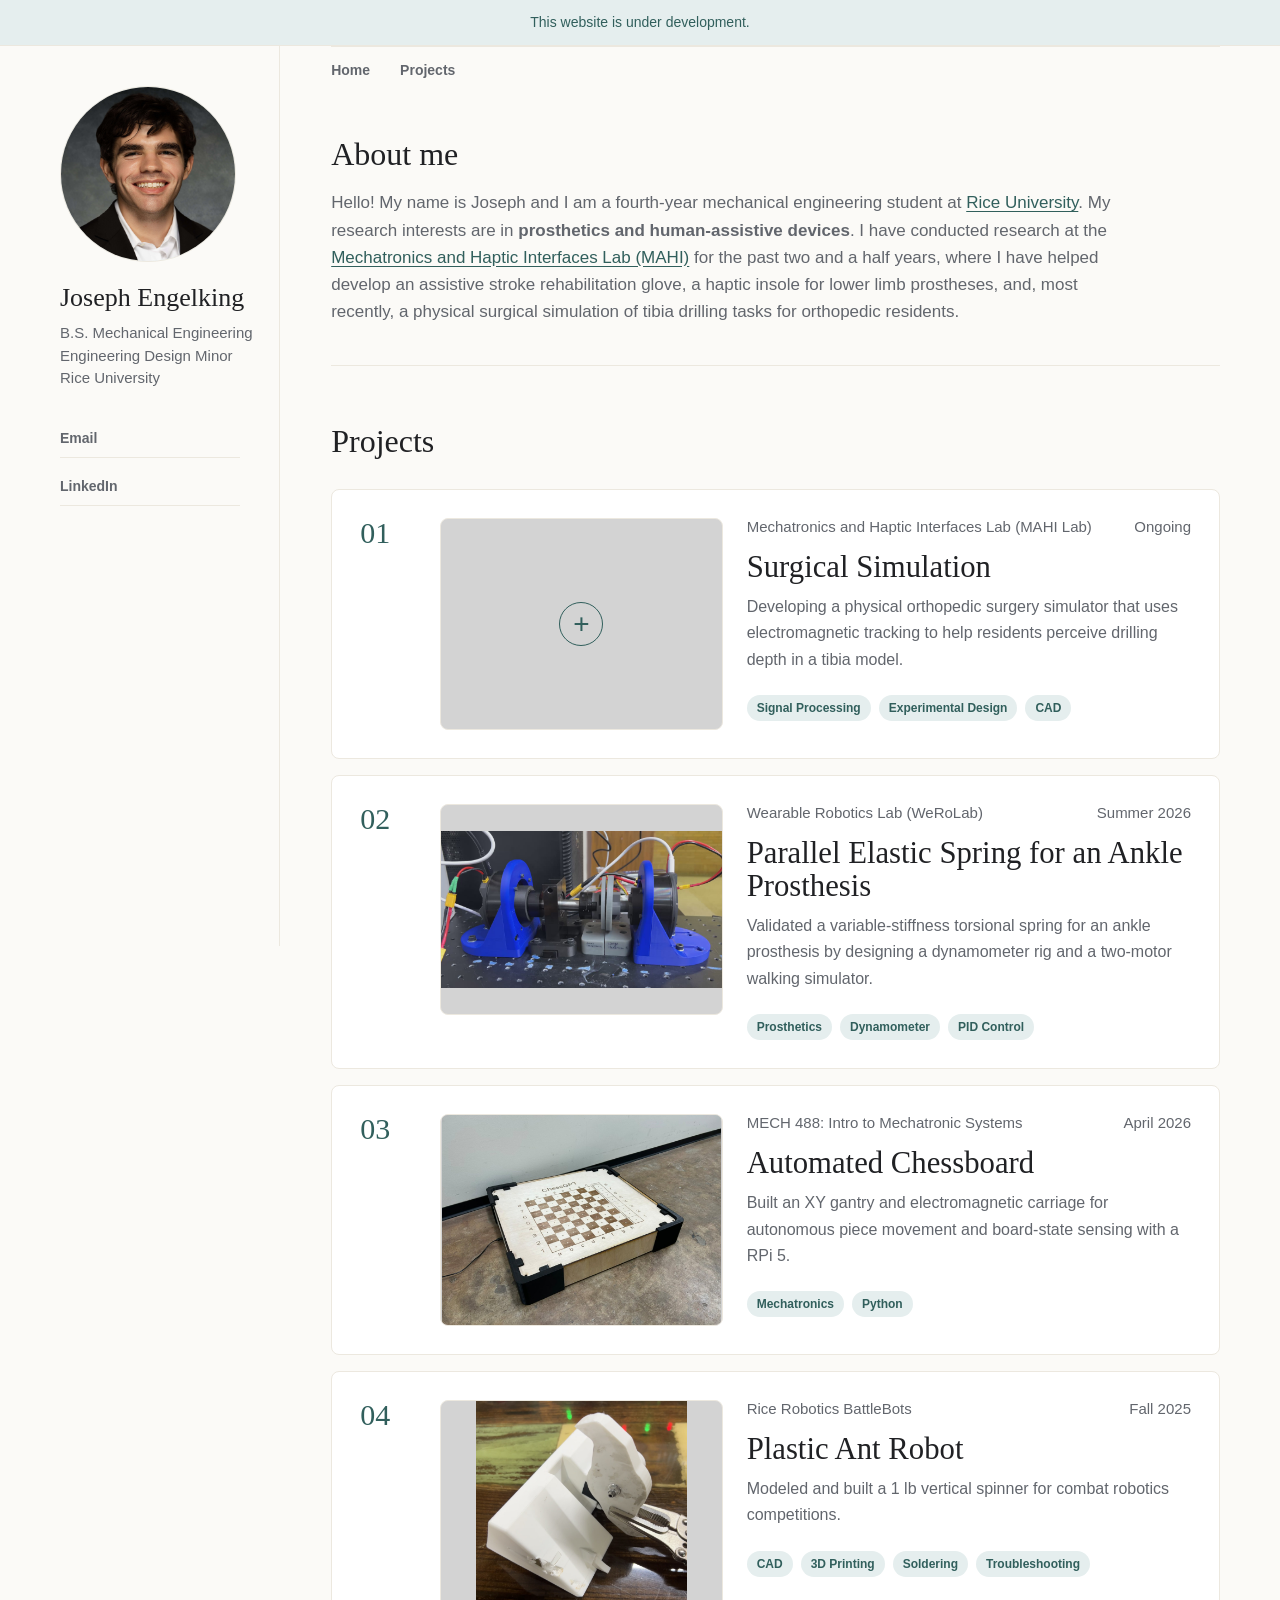
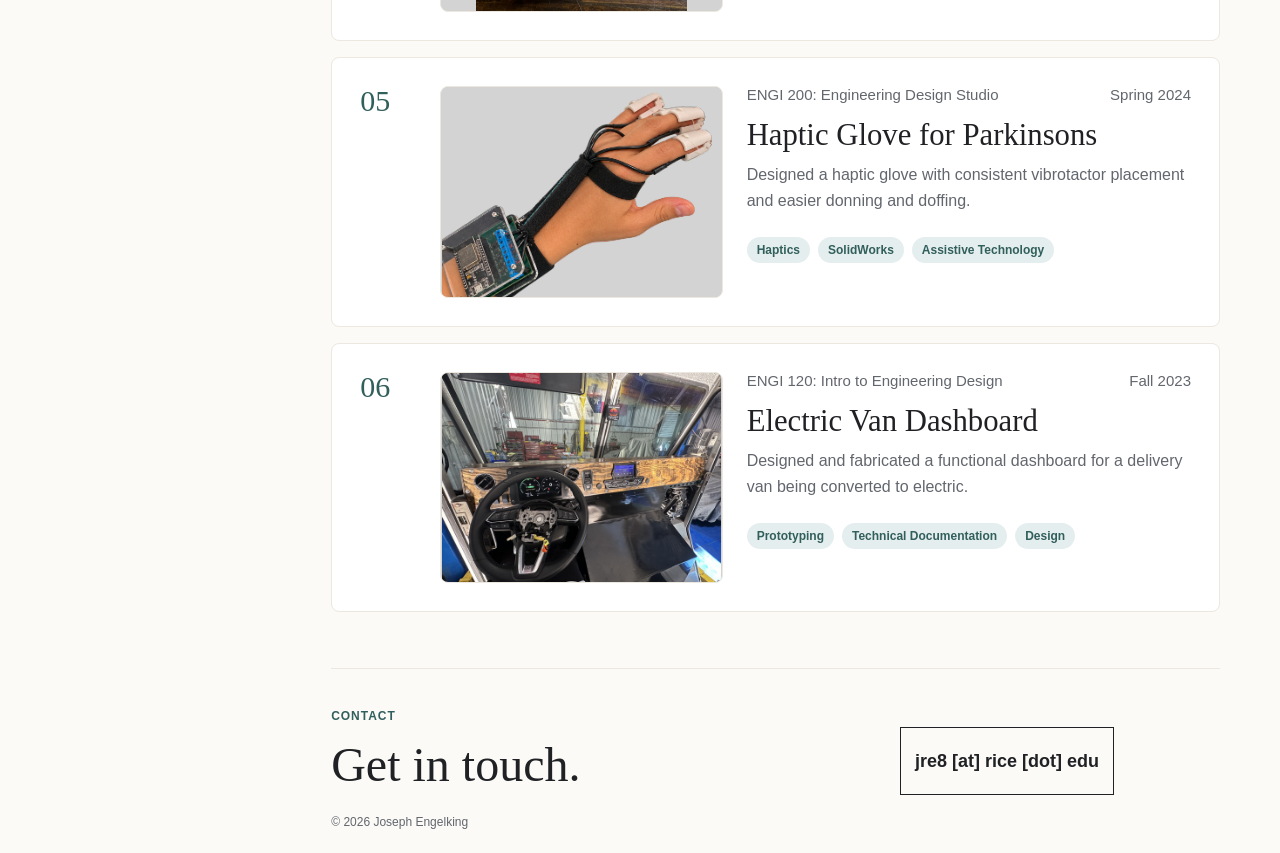
==== commit 8a7c030f: "Publish portfolio" ====
--- a/index.html
+++ b/index.html
@@ -1 +1 @@
-<!DOCTYPE html><html lang="en"><head><meta charSet="utf-8"/><meta name="viewport" content="width=device-width, initial-scale=1"/><link rel="preload" href="/headshot-display.webp" as="image"/><link rel="stylesheet" href="/_next/static/chunks/3epyvwyuitmtw.css" data-precedence="next"/><link rel="preload" as="script" fetchPriority="low" href="/_next/static/chunks/310vm2bl3xxpt.js"/><script src="/_next/static/chunks/1wnov70f88xjy.js" async=""></script><script src="/_next/static/chunks/23e6jep2anmtk.js" async=""></script><script src="/_next/static/chunks/0c98xzjfks9hq.js" async=""></script><script src="/_next/static/chunks/turbopack-2u1d16houkiyo.js" async=""></script><script src="/_next/static/chunks/3qfy96eoyh-ek.js" async=""></script><script src="/_next/static/chunks/3zt_16xndew4w.js" async=""></script><title>Joseph Engelking | Portfolio</title><meta name="description" content="Joseph Engelking, mechanical engineering student at Rice University. Projects in robotics, prosthetics, controls, and human-centered systems."/><script src="/_next/static/chunks/0cz1d0mv5g_q7.js" noModule=""></script></head><body><div hidden=""><!--$--><!--/$--></div><div class="developmentNotice" id="top" role="note">This website is under development.</div><main class="pageShell"><aside class="profileSidebar" aria-label="Profile and contact"><img class="profilePhoto" src="/headshot-display.webp" alt="Joseph Engelking" width="176" height="176"/><h1>Joseph Engelking</h1><p class="profileRole">B.S. Mechanical Engineering<br/>Engineering Design Minor<br/>Rice University</p><div class="sidebarLinks"><a href="mailto:jre8@rice.edu">Email</a><a href="https://www.linkedin.com/in/josephengelking" target="_blank" rel="noreferrer">LinkedIn</a></div></aside><div class="contentColumn"><nav aria-label="Primary navigation"><a href="#top">Home</a><a href="#work">Projects</a></nav><section class="section about" id="about"><h2>About me</h2><p>Hello! My name is Joseph and I am a fourth-year mechanical engineering student at<!-- --> <a href="https://mech.rice.edu/">Rice University</a>. My research interests are in<!-- --> <strong>prosthetics and human-assistive devices</strong>. I have conducted research at the<!-- --> <a href="https://mahilab.rice.edu/">Mechatronics and Haptic Interfaces Lab (MAHI)</a> <!-- -->for the past two and a half years, where I have helped develop an assistive stroke rehabilitation glove, a haptic insole for lower limb prostheses, and, most recently, a physical surgical simulation of tibia drilling tasks for orthopedic residents.</p></section><section class="section" id="work"><div class="sectionHead"><h2>Projects</h2></div><div class="projects"><a class="projectCard projectCard--surgical-simulation-emf-tracking" href="/projects/surgical-simulation-emf-tracking/"><article><div class="projectNumber">01</div><div class="projectMedia"><div class="imagePlaceholder" aria-label="Surgical Simulation image slot"><span aria-hidden="true">+</span></div></div><div class="projectText"><div class="meta"><span>Mechatronics and Haptic Interfaces Lab (MAHI Lab)</span><span class="projectDate">Ongoing</span></div><h3>Surgical Simulation</h3><p>Developing a physical orthopedic surgery simulator that uses electromagnetic tracking to help residents perceive drilling depth in a tibia model.</p><ul><li>Signal Processing</li><li>Experimental Design</li><li>CAD</li></ul></div></article></a><a class="projectCard projectCard--parallel-elastic-ankle-prosthetic-component" href="/projects/parallel-elastic-ankle-prosthetic-component/"><article><div class="projectNumber">02</div><div class="projectMedia"><img src="/projects/parallel-spring-walking-thumbnail.jpg" sizes="(max-width: 620px) calc(100vw - 64px), 300px" alt="Parallel Elastic Spring for an Ankle Prosthesis project preview" loading="lazy"/></div><div class="projectText"><div class="meta"><span>Wearable Robotics Lab (WeRoLab)</span><span class="projectDate">Summer 2026</span></div><h3>Parallel Elastic Spring for an Ankle Prosthesis</h3><p>Validated a variable-stiffness torsional spring for an ankle prosthesis by designing a dynamometer rig and a two-motor walking simulator.</p><ul><li>Prosthetics</li><li>Dynamometer</li><li>PID Control</li></ul></div></article></a><a class="projectCard projectCard--automated-chessboard-chessgpt" href="/projects/automated-chessboard-chessgpt/"><article><div class="projectNumber">03</div><div class="projectMedia"><img src="/projects/automated-chessboard.jpeg" sizes="(max-width: 620px) calc(100vw - 64px), 300px" alt="Automated Chessboard project preview" loading="lazy"/></div><div class="projectText"><div class="meta"><span>MECH 488: Intro to Mechatronic Systems</span><span class="projectDate">April 2026</span></div><h3>Automated Chessboard</h3><p>Built an XY gantry and electromagnetic carriage for autonomous piece movement and board-state sensing with a RPi 5.</p><ul><li>Mechatronics</li><li>Python</li></ul></div></article></a><a class="projectCard projectCard--plastic-ant-robot-abraham" href="/projects/plastic-ant-robot-abraham/"><article><div class="projectNumber">04</div><div class="projectMedia"><img src="/projects/plastic-ant-robot-thumbnail.jpg" sizes="(max-width: 620px) calc(100vw - 64px), 300px" alt="Plastic Ant Robot project preview" loading="lazy"/></div><div class="projectText"><div class="meta"><span>Rice Robotics BattleBots</span><span class="projectDate">Fall 2025</span></div><h3>Plastic Ant Robot</h3><p>Modeled and built a 1 lb vertical spinner for combat robotics competitions.</p><ul><li>CAD</li><li>3D Printing</li><li>Soldering</li><li>Troubleshooting</li></ul></div></article></a><a class="projectCard projectCard--haptic-glove-for-parkinsons" href="/projects/haptic-glove-for-parkinsons/"><article><div class="projectNumber">05</div><div class="projectMedia"><img src="/projects/haptic-glove-thumbnail.svg" sizes="(max-width: 620px) calc(100vw - 64px), 300px" alt="Haptic Glove for Parkinsons project preview" loading="lazy"/></div><div class="projectText"><div class="meta"><span>ENGI 200: Engineering Design Studio</span><span class="projectDate">Spring 2024</span></div><h3>Haptic Glove for Parkinsons</h3><p>Designed a haptic glove with consistent vibrotactor placement and easier donning and doffing.</p><ul><li>Haptics</li><li>SolidWorks</li><li>Assistive Technology</li></ul></div></article></a><a class="projectCard projectCard--electric-van-evan-dashboard" href="/projects/electric-van-evan-dashboard/"><article><div class="projectNumber">06</div><div class="projectMedia"><img src="/projects/evan-dashboard-final.jpg" srcSet="/projects/evan-dashboard-640.webp 640w, /projects/evan-dashboard-1280.webp 1280w, /projects/evan-dashboard-1920.webp 1920w, /projects/evan-dashboard-final.jpg 4032w" sizes="(max-width: 620px) calc(100vw - 64px), 300px" alt="Electric Van Dashboard project preview" loading="lazy"/></div><div class="projectText"><div class="meta"><span>ENGI 120: Intro to Engineering Design</span><span class="projectDate">Fall 2023</span></div><h3>Electric Van Dashboard</h3><p>Designed and fabricated a functional dashboard for a delivery van being converted to electric.</p><ul><li>Prototyping</li><li>Technical Documentation</li><li>Design</li></ul></div></article></a></div></section><footer><div><p class="kicker">Contact</p><h2>Get in touch.</h2></div><a class="button light" href="mailto:jre8@rice.edu">jre8 [at] rice [dot] edu</a><small>© <!-- -->2026<!-- --> Joseph Engelking</small></footer></div></main><!--$--><!--/$--><script id="_R_">(globalThis["TURBOPACK"] || (globalThis["TURBOPACK"] = [])).push({"otherChunks":["static/chunks/310vm2bl3xxpt.js","static/chunks/1wnov70f88xjy.js","static/chunks/23e6jep2anmtk.js","static/chunks/0c98xzjfks9hq.js"],"runtimeModuleIds":[94553]});</script><script src="/_next/static/chunks/310vm2bl3xxpt.js" async=""></script><script>(self.__next_f=self.__next_f||[]).push([0])</script><script>self.__next_f.push([1,"1:\"$Sreact.fragment\"\n2:\"/_next/static/chunks/3qfy96eoyh-ek.js\"\n3:I[39756,[\"$2\"],\"default\"]\n4:I[37457,[\"$2\"],\"default\"]\n6:\"/_next/static/chunks/3zt_16xndew4w.js\"\n7:I[22016,[\"$2\",\"$6\"],\"\"]\n15:\"ViewportBoundary\"\n16:I[97367,[\"$2\"],\"$15\"]\n18:\"MetadataBoundary\"\n19:I[97367,[\"$2\"],\"$18\"]\n1a:\"$Sreact.suspense\"\n1c:I[68027,[\"$2\"],\"default\",1]\n:HL[\"/_next/static/chunks/3epyvwyuitmtw.css\",\"style\"]\n:HL[\"/headshot-display.webp\",\"image\"]\n5:[[\"children\",{\"s\":\"__PAGE__\",\"h\":512,\"d\":{\"r\":[\"$\",\"$1\",\"c\",{\"children\":[[\"$\",\"main\",null,{\"className\":\"pageShell\",\"children\":[[\"$\",\"aside\",null,{\"className\":\"profileSidebar\",\"aria-label\":\"Profile and contact\",\"children\":[[\"$\",\"img\",null,{\"className\":\"profilePhoto\",\"src\":\"/headshot-display.webp\",\"alt\":\"Joseph Engelking\",\"width\":176,\"height\":176}],[\"$\",\"h1\",null,{\"children\":\"Joseph Engelking\"}],[\"$\",\"p\",null,{\"className\":\"profileRole\",\"children\":[\"B.S. Mechanical Engineering\",[\"$\",\"br\",null,{}],\"Engineering Design Minor\",[\"$\",\"br\",null,{}],\"Rice University\"]}],[\"$\",\"div\",null,{\"className\":\"sidebarLinks\",\"children\":[[\"$\",\"a\",null,{\"href\":\"mailto:jre8@rice.edu\",\"children\":\"Email\"}],[\"$\",\"a\",null,{\"href\":\"https://www.linkedin.com/in/josephengelking\",\"target\":\"_blank\",\"rel\":\"noreferrer\",\"children\":\"LinkedIn\"}],null]}]]}],[\"$\",\"div\",null,{\"className\":\"contentColumn\",\"children\":[[\"$\",\"nav\",null,{\"aria-label\":\"Primary navigation\",\"children\":[[\"$\",\"a\",null,{\"href\":\"#top\",\"children\":\"Home\"}],[\"$\",\"a\",null,{\"href\":\"#work\",\"children\":\"Projects\"}],null]}],[\"$\",\"section\",null,{\"className\":\"section about\",\"id\":\"about\",\"children\":[[\"$\",\"h2\",null,{\"children\":\"About me\"}],[\"$\",\"p\",null,{\"children\":[\"Hello! My name is Joseph and I am a fourth-year mechanical engineering student at\",\" \",[\"$\",\"a\",null,{\"href\":\"https://mech.rice.edu/\",\"children\":\"Rice University\"}],\". My research interests are in\",\" \",[\"$\",\"strong\",null,{\"children\":\"prosthetics and human-assistive devices\"}],\". I have conducted research at the\",\" \",[\"$\",\"a\",null,{\"href\":\"https://mahilab.rice.edu/\",\"children\":\"Mechatronics and Haptic Interfaces Lab (MAHI)\"}],\" \",\"for the past two and a half years, where I have helped develop an assistive stroke rehabilitation glove, a haptic insole for lower limb prostheses, and, most recently, a physical surgical simulation of tibia drilling tasks for orthopedic residents.\"]}]]}],[\"$\",\"section\",null,{\"className\":\"section\",\"id\":\"work\",\"children\":[[\"$\",\"div\",null,{\"className\":\"sectionHead\",\"children\":[\"$\",\"h2\",null,{\"children\":\"Projects\"}]}],[\"$\",\"div\",null,{\"className\":\"projects\",\"children\":[[\"$\",\"$L7\",\"surgical-simulation-emf-tracking\",{\"className\":\"projectCard projectCard--surgical-simulation-emf-tracking\",\"href\":\"/projects/surgical-simulation-emf-tracking/\",\"children\":[\"$\",\"article\",null,{\"children\":[[\"$\",\"div\",null,{\"className\":\"projectNumber\",\"children\":\"01\"}],[\"$\",\"div\",null,{\"className\":\"projectMedia\",\"children\":[\"$\",\"div\",null,{\"className\":\"imagePlaceholder\",\"aria-label\":\"Surgical Simulation image slot\",\"children\":[\"$\",\"span\",null,{\"aria-hidden\":\"true\",\"children\":\"+\"}]}]}],[\"$\",\"div\",null,{\"className\":\"projectText\",\"children\":[[\"$\",\"div\",null,{\"className\":\"meta\",\"children\":[\"$L8\",\"$L9\"]}],\"$La\",\"$Lb\",\"$Lc\"]}]]}]}],\"$Ld\",\"$Le\",\"$Lf\",\"$L10\",\"$L11\"]}]]}],\"$L12\"]}]]}],[\"$L13\"],\"$L14\"]}],\"p\":false,\"v\":null}}]]\n0:{\"P\":null,\"c\":[\"\",\"\"],\"q\":\"\",\"i\":false,\"t\":{\"t\":{\"s\":\"\",\"h\":528,\"d\":{\"r\":[\"$\",\"$1\",\"c\",{\"children\":[[[\"$\",\"link\",\"0\",{\"rel\":\"stylesheet\",\"href\":\"/_next/static/chunks/3epyvwyuitmtw.css\",\"precedence\":\"next\",\"crossOrigin\":\"$undefined\",\"nonce\":\"$undefined\"}],[\"$\",\"script\",\"script-0\",{\"src\":\"/_next/static/chunks/3qfy96eoyh-ek.js\",\"async\":true,\"nonce\":\"$undefined\"}]],[\"$\",\"html\",null,{\"lang\":\"en\",\"children\":[\"$\",\"body\",null,{\"children\":[[\"$\",\"div\",null,{\"className\":\"developmentNotice\",\"id\":\"top\",\"role\":\"note\",\"children\":\"This website is under development.\"}],[\"$\",\"$L3\",null,{\"parallelRouterKey\":\"children\",\"error\":\"$undefined\",\"errorStyles\":\"$undefined\",\"errorScripts\":\"$undefined\",\"template\":[\"$\",\"$L4\",null,{}],\"templateStyles\":\"$undefined\",\"templateScripts\":\"$undefined\",\"notFound\":[[[\"$\",\"title\",null,{\"children\":\"404: This page could not be found.\"}],[\"$\",\"div\",null,{\"style\":{\"fontFamily\":\"system-ui,\\\"Segoe UI\\\",Roboto,Helvetica,Arial,sans-serif,\\\"Apple Color Emoji\\\",\\\"Segoe UI Emoji\\\"\",\"height\":\"100vh\",\"textAlign\":\"center\",\"display\":\"flex\",\"flexDirection\":\"column\",\"alignItems\":\"center\",\"justifyContent\":\"center\"},\"children\":[\"$\",\"div\",null,{\"children\":[[\"$\",\"style\",null,{\"dangerouslySetInnerHTML\":{\"__html\":\"body{color:#000;background:#fff;margin:0}.next-error-h1{border-right:1px solid rgba(0,0,0,.3)}@media (prefers-color-scheme:dark){body{color:#fff;background:#000}.next-error-h1{border-right:1px solid rgba(255,255,255,.3)}}\"}}],[\"$\",\"h1\",null,{\"className\":\"next-error-h1\",\"style\":{\"display\":\"inline-block\",\"margin\":\"0 20px 0 0\",\"padding\":\"0 23px 0 0\",\"fontSize\":24,\"fontWeight\":500,\"verticalAlign\":\"top\",\"lineHeight\":\"49px\"},\"children\":404}],[\"$\",\"div\",null,{\"style\":{\"display\":\"inline-block\"},\"children\":[\"$\",\"h2\",null,{\"style\":{\"fontSize\":14,\"fontWeight\":400,\"lineHeight\":\"49px\",\"margin\":0},\"children\":\"This page could not be found.\"}]}]]}]}]],[]],\"forbidden\":\"$undefined\",\"unauthorized\":\"$undefined\"}]]}]}]]}],\"p\":false,\"v\":null},\"c\":\"$Q5\"},\"h\":{\"r\":[\"$\",\"$1\",\"h\",{\"children\":[null,[\"$\",\"$L16\",null,{\"children\":\"$L17\"}],[\"$\",\"$L19\",null,{\"children\":[[\"$\",\"div\",null,{\"hidden\":true,\"children\":[\"$\",\"$1a\",null,{\"name\":\"Next.Metadata\",\"children\":\"$L1b\"}]}],null]}],null]}],\"p\":false,\"v\":null}},\"m\":\"$undefined\",\"G\":[\"$1c\",[[\"$\",\"link\",\"0\",{\"rel\":\"stylesheet\",\"href\":\"/_next/static/chunks/3epyvwyuitmtw.css\",\"precedence\":\"next\",\"crossOrigin\":\"$undefined\",\"nonce\":\"$undefined\"}]]],\"S\":true,\"r\":\"$undefined\",\"s\":\"$undefined\",\"a\":\"$undefined\",\"l\":\"$undefined\",\"p\":\"$undefined\",\"d\":\"$undefined\",\"b\":\"75Inmlj5yWtzaVrA9uP9N\"}\n1d:I[97367,[\"$2\"],\"OutletBoundary\"]\n8:[\"$\",\"span\",null,{\"children\":\"Mechatronics and Haptic Interfaces Lab (MAHI Lab)\"}]\n9:[\"$\",\"span\",null,{\"className\":\"projectDate\",\"children\":\"Ongoing\"}]\na:[\"$\",\"h3\",null,{\"children\":\"Surgical Simulation\"}]\nb:[\"$\",\"p\",null,{\"children\":\"Developing a physical orthopedic surgery simulator that uses electromagnetic tracking to help residents perceive drilling depth in a tibia model.\"}]\nc:[\"$\",\"ul\",null,{\"children\":[[\"$\",\"li\",\"Signal Processing\",{\"children\":\"Signal Processing\"}],[\"$\",\"li\",\"Experimental Design\",{\"children\":\"Experimental Design\"}],[\"$\",\"li\",\"CAD\",{\"children\":\"CAD\"}]]}]\nd:[\"$\",\"$L7\",\"parallel-elastic-ankle-prosthetic-component\",{\"className\":\"projectCard projectCard--parallel-elastic-ankle-prosthetic-component\",\"href\":\"/projects/parallel-elastic-ankle-prosthetic-component/\",\"children\":[\"$\",\"article\",null,{\"children\":[[\"$\",\"div\",null,{\"className\":\"projectNumber\",\"children\":\"02\"}],[\"$\",\"div\",null,{\"className\":\"projectMedia\",\"children\":[\"$\",\"img\",null,{\"src\":\"/projects/parallel-spring-walking-thumbnail.jpg\",\"srcSet\":\"$undefined\",\"sizes\":\"(max-width: 620px) calc(100vw - 64px), 300px\",\"alt\":\"Parallel Elastic Spring for an Ankle Prosthesis project preview\",\"loading\":\"lazy\"}]}],[\"$\",\"div\",null,{\"className\":\"projectText\",\"children\":[[\"$\",\"div\",null,{\"className\":\"meta\",\"children\":[[\"$\",\"span\",null,{\"children\":\"Wearable Robotics Lab (WeRoLab)\"}],[\"$\",\"span\",null,{\"className\":\"projectDate\",\"children\":\"Summer 2026\"}]]}],[\"$\",\"h3\",null,{\"children\":\"Parallel Elastic Spring for an Ankle Prosthesis\"}],[\"$\",\"p\",null,{\"children\":\"Validated a variable-stiffness torsional spring for an ankle prosthesis by designing a dynamometer rig and a two-motor walking simulator.\"}],[\"$\",\"ul\",null,{\"children\":[[\"$\",\"li\",\"Prosthetics\",{\"children\":\"Prosthetics\"}],[\"$\",\"li\",\"Dynamometer\",{\"children\":\"Dynamometer\"}],[\"$\",\"li\",\"PID Control\",{\"children\":\"PID Control\"}]]}]]}]]}]}]\ne:[\"$\",\"$L7\",\"automated-chessboard-chessgpt\",{\"className\":\"projectCard projectCard--automated-chessboard-chessgpt\",\"href\":\"/projects/automated-chessboard-chessgpt/\",\"children\":[\"$\",\"article\",null,{\"children\":[[\"$\",\"div\",null,{\"className\":\"projectNumber\",\"children\":\"03\"}],[\"$\",\"div\",null,{\"className\":\"projectMedia\",\"children\":[\"$\",\"img\",null,{\"src\":\"/projects/automated-chessboard.jpeg\",\"srcSet\":\"$undefined\",\"sizes\":\"(max-width: 620px) calc(100vw - 64px), 300px\",\"alt\":\"Automated Chessboard project preview\",\"loading\":\"lazy\"}]}],[\"$\",\"div\",null,{\"className\":\"projectText\",\"children\":[[\"$\",\"div\",null,{\"className\":\"meta\",\"children\":[[\"$\",\"span\",null,{\"children\":\"MECH 488: Intro to Mechatronic Systems\"}],[\"$\",\"span\",null,{\"className\":\"projectDate\",\"children\":\"April 2026\"}]]}],[\"$\",\"h3\",null,{\"children\":\"Automated Chessboard\"}],[\"$\",\"p\",null,{\"children\":\"Built an XY gantry and electromagnetic carriage for autonomous piece movement and board-state sensing with a RPi 5.\"}],[\"$\",\"ul\",null,{\"children\":[[\"$\",\"li\",\"Mechatronics\",{\"children\":\"Mechatronics\"}],[\"$\",\"li\",\"Python\",{\"children\":\"Python\"}]]}]]}]]}]}]\nf:[\"$\",\"$L7\",\"plastic-ant-robot-abraham\",{\"className\":\"projectCard projectCard--plastic-ant-robot-abraham\",\"href\":\"/projects/plastic-ant-robot-abraham/\",\"children\":[\"$\",\"article\",null,{\"children\":[[\"$\",\"div\",null,{\"className\":\"projectNumber\",\"children\":\"04\"}],[\"$\",\"div\",null,{\"className\":\"projectMedia\",\"children\":[\"$\",\"img\",null,{\"src\":\"/projects/plastic-ant-robot-thumbnail.jpg\",\"srcSet\":\"$undefined\",\"sizes\":\"(max-width: 620px) calc(100vw - 64px), 300px\",\"alt\":\"Plastic Ant Robot project preview\",\"loading\":\"lazy\"}]}],[\"$\",\"div\",null,{\"className\":\"projectText\",\"children\":[[\"$\",\"div\",null,{\"className\":\"meta\",\"children\":[[\"$\",\"span\",null,{\"children\":\"Rice Robotics BattleBots\"}],[\"$\",\"span\",null,{\"className\":\"projectDate\",\"children\":\"Fall 2025\"}]]}],[\"$\",\"h3\",null,{\"children\":\"Plastic Ant Robot\"}],[\"$\",\"p\",null,{\"children\":\"Modeled and built a 1 lb vertical spinner for combat robotics competitions.\"}],[\"$\",\"ul\",null,{\"children\":[[\"$\",\"li\",\"CAD\",{\"children\":\"CAD\"}],[\"$\",\"li\",\"3D Printing\",{\"children\":\"3D Printing\"}],[\"$\",\"li\",\"Soldering\",{\"children\":\"Soldering\"}],[\"$\",\"li\",\"Troubleshooting\",{\"children\":\"Troubleshooting\"}]]}]]}]]}]}]\n10:[\"$\",\"$L7\",\"haptic-glove-for-parkinsons\",{\"className\":\"projectCard projectCard--haptic-glove-for-parkinsons\",\"href\":\"/projects/haptic-glove-for-parkinsons/\",\"children\":[\"$\",\"article\",null,{\"children\":[[\"$\",\"div\",null,{\"className\":\"projectNumber\",\"children\":\"05\"}],[\"$\",\"div\",null,{\"className\":\"projectMedia\",\"children\":[\"$\",\"img\",null,{\"src\":\"/projects/haptic-glove-thumbnail.svg\",\"srcSet\":\"$undefined\",\"sizes\":\"(max-width: 620px) calc(100vw - 64px), 300px\",\"alt\":\"Haptic Glove for Parkinsons project preview\",\"loading\":\"lazy\"}]}],[\"$\",\"div\",null,{\"className\":\"projectText\",\"children\":[[\"$\",\"div\",null,{\"className\":\"meta\",\"children\":[[\"$\",\"span\",null,{\"children\":\"ENGI 200: Engineering Design Studio\"}],[\"$\",\"span\",null,{\"className\":\"projectDate\",\"children\":\"Spring 2024\"}]]}],[\"$\",\"h3\",null,{\"children\":\"Haptic Glove for Parkinsons\"}],[\"$\",\"p\",null,{\"children\":\"Designed a haptic glove with consistent vibrotactor placement and easier donning and doffing.\"}],[\"$\",\"ul\",null,{\"children\":[[\"$\",\"li\",\"Haptics\",{\"children\":\"Haptics\"}],[\"$\",\"li\",\"SolidWorks\",{\"children\":\"SolidWorks\"}],[\"$\",\"li\",\"Assistive Technology\",{\"children\":\"Assistive Technology\"}]]}]]}]]}]}]\n11:[\"$\",\"$L7\",\"electric-van-evan-dashboard\",{\"className\":\"projectCard projectCard--electric-van-evan-dashboard\",\"href\":\"/projects/electric-van-evan-dashboard/\",\"children\":[\"$\",\"article\",null,{\"children\":[[\"$\",\"div\",null,{\"className\":\"projectNumber\",\"children\":\"06\"}],[\"$\",\"div\",null,{\"className\":\"projectMedia\",\"children\":[\"$\",\"img\",null,{\"src\":\"/projects/evan-dashboard-final.jpg\",\"srcSet\":\"/projects/evan-dashboard-640.webp 640w, /projects/evan-dashboard-1280.webp 1280w, /projects/evan-dashboard-1920.webp 1920w, /projects/evan-dashboard-final.jpg 4032w\",\"sizes\":\"(max-width: 620px) calc(100vw - 64px), 300px\",\"alt\":\"Electric Van Dashboard project preview\",\"loading\":\"lazy\"}]}],[\"$\",\"div\",null,{\"className\":\"projectText\",\"children\":[[\"$\",\"div\",null,{\"className\":\"meta\",\"children\":[[\"$\",\"span\",null,{\"children\":\"ENGI 120: Intro to Engineering Design\"}],[\"$\",\"span\",null,{\"className\":\"projectDate\",\"children\":\"Fall 2023\"}]]}],[\"$\",\"h3\",null,{\"children\":\"Electric Van Dashboard\"}],[\"$\",\"p\",null,{\"children\":\"Designed and fabricated a functional dashboard for a delivery van being converted to electric.\"}],[\"$\",\"ul\",null,{\"children\":[[\"$\",\"li\",\"Prototyping\",{\"children\":\"Prototyping\"}],[\"$\",\"li\",\"Technical Documentation\",{\"children\":\"Technical Documentation\"}],[\"$\",\"li\",\"Design\",{\"children\":\"Design\"}]]}]]}]]}]}]\n12:[\"$\",\"footer\",null,{\"children\":[[\"$\",\"div\",null,{\"children\":[[\"$\",\"p\",null,{\"className\":\"kicker\",\"children\":\"Contact\"}],[\"$\",\"h2\",null,{\"children\":\"Get in touch.\"}]]}],[\"$\",\"a\",null,{\"className\":\"button light\",\"href\":\"mailto:jre8@rice.edu\",\"children\":\"jre8 [at] rice [dot] edu\"}],[\"$\",\"small\",null,{\"children\":[\"© \",2026,\" Joseph Engelking\"]}]]}]\n13:[\"$\",\"script\",\"script-0\",{\"src\":\"/_next/static/chunks/3zt_16xndew4w.js\",\"async\":true,\"nonce\":\"$undefined\"}]\n14:[\"$\",\"$L1d\",null,{\"children\":[\"$\",\"$1a\",null,{\"name\":\"Next.MetadataOutlet\",\"children\":\"$@1e\"}]}]\n17:[[\"$\",\"meta\",\"0\",{\"charSet\":\"utf-8\"}],[\"$\",\"meta\",\"1\",{\"name\":\"viewport\",\"content\":\"width=device-width, initial-scale=1\"}]]\n1b:[[\"$\",\"title\",\"0\",{\"children\":\"Joseph Engelking | Portfolio\"}],[\"$\",\"meta\",\"1\",{\"name\":\"description\",\"content\":\"Joseph Engelking, mechanical engineering student at Rice University. Projects in robotics, prosthetics, controls, and human-centered systems.\"}]]\n1e:null\n"])</script></body></html>+<!DOCTYPE html><html lang="en"><head><meta charSet="utf-8"/><meta name="viewport" content="width=device-width, initial-scale=1"/><link rel="preload" href="/headshot-display.webp" as="image"/><link rel="stylesheet" href="/_next/static/chunks/1h6ec7vl3vz9j.css" data-precedence="next"/><link rel="preload" as="script" fetchPriority="low" href="/_next/static/chunks/310vm2bl3xxpt.js"/><script src="/_next/static/chunks/1wnov70f88xjy.js" async=""></script><script src="/_next/static/chunks/23e6jep2anmtk.js" async=""></script><script src="/_next/static/chunks/0c98xzjfks9hq.js" async=""></script><script src="/_next/static/chunks/turbopack-2u1d16houkiyo.js" async=""></script><script src="/_next/static/chunks/3qfy96eoyh-ek.js" async=""></script><script src="/_next/static/chunks/3zt_16xndew4w.js" async=""></script><title>Joseph Engelking | Portfolio</title><meta name="description" content="Joseph Engelking, mechanical engineering student at Rice University. Projects in robotics, prosthetics, controls, and human-centered systems."/><script src="/_next/static/chunks/0cz1d0mv5g_q7.js" noModule=""></script></head><body><div hidden=""><!--$--><!--/$--></div><div class="developmentNotice" id="top" role="note">This website is under development.</div><main class="pageShell"><aside class="profileSidebar" aria-label="Profile and contact"><img class="profilePhoto" src="/headshot-display.webp" alt="Joseph Engelking" width="176" height="176"/><h1>Joseph Engelking</h1><p class="profileRole">B.S. Mechanical Engineering<br/>Engineering Design Minor<br/>Rice University</p><div class="sidebarLinks"><a href="mailto:jre8@rice.edu">Email</a><a href="https://www.linkedin.com/in/josephengelking" target="_blank" rel="noreferrer">LinkedIn</a></div></aside><div class="contentColumn"><nav aria-label="Primary navigation"><a href="#top">Home</a><a href="#work">Projects</a></nav><section class="section about" id="about"><h2>About me</h2><p>Hello! My name is Joseph and I am a fourth-year mechanical engineering student at<!-- --> <a href="https://mech.rice.edu/">Rice University</a>. My research interests are in<!-- --> <strong>prosthetics and human-assistive devices</strong>. I have conducted research at the<!-- --> <a href="https://mahilab.rice.edu/">Mechatronics and Haptic Interfaces Lab (MAHI)</a> <!-- -->for the past two and a half years, where I have helped develop an assistive stroke rehabilitation glove, a haptic insole for lower limb prostheses, and, most recently, a physical surgical simulation of tibia drilling tasks for orthopedic residents.</p></section><section class="section" id="work"><div class="sectionHead"><h2>Projects</h2></div><div class="projects"><a class="projectCard projectCard--surgical-simulation-emf-tracking" href="/projects/surgical-simulation-emf-tracking/"><article><div class="projectNumber">01</div><div class="projectMedia"><div class="imagePlaceholder" aria-label="Surgical Simulation image slot"><span aria-hidden="true">+</span></div></div><div class="projectText"><div class="meta"><span>Mechatronics and Haptic Interfaces Lab (MAHI Lab)</span><span class="projectDate">Ongoing</span></div><h3>Surgical Simulation</h3><p>Developing a physical orthopedic surgery simulator that uses electromagnetic tracking to help residents perceive drilling depth in a tibia model.</p><ul><li>Signal Processing</li><li>Experimental Design</li><li>CAD</li></ul></div></article></a><a class="projectCard projectCard--parallel-elastic-ankle-prosthetic-component" href="/projects/parallel-elastic-ankle-prosthetic-component/"><article><div class="projectNumber">02</div><div class="projectMedia"><img src="/projects/parallel-spring-walking-thumbnail.jpg" sizes="(max-width: 620px) calc(100vw - 64px), 300px" alt="Parallel Elastic Spring for an Ankle Prosthesis project preview" loading="lazy"/></div><div class="projectText"><div class="meta"><span>Wearable Robotics Lab (WeRoLab)</span><span class="projectDate">Summer 2026</span></div><h3>Parallel Elastic Spring for an Ankle Prosthesis</h3><p>Validated a variable-stiffness torsional spring for an ankle prosthesis by designing a dynamometer rig and a two-motor walking simulator.</p><ul><li>Prosthetics</li><li>Dynamometer</li><li>PID Control</li></ul></div></article></a><a class="projectCard projectCard--automated-chessboard-chessgpt" href="/projects/automated-chessboard-chessgpt/"><article><div class="projectNumber">03</div><div class="projectMedia"><img src="/projects/automated-chessboard.jpeg" sizes="(max-width: 620px) calc(100vw - 64px), 300px" alt="Automated Chessboard project preview" loading="lazy"/></div><div class="projectText"><div class="meta"><span>MECH 488: Intro to Mechatronic Systems</span><span class="projectDate">April 2026</span></div><h3>Automated Chessboard</h3><p>Built an XY gantry and electromagnetic carriage for autonomous piece movement and board-state sensing with a RPi 5.</p><ul><li>Mechatronics</li><li>Python</li></ul></div></article></a><a class="projectCard projectCard--plastic-ant-robot-abraham" href="/projects/plastic-ant-robot-abraham/"><article><div class="projectNumber">04</div><div class="projectMedia"><img src="/projects/plastic-ant-robot-thumbnail.jpg" sizes="(max-width: 620px) calc(100vw - 64px), 300px" alt="Plastic Ant Robot project preview" loading="lazy"/></div><div class="projectText"><div class="meta"><span>Rice Robotics BattleBots</span><span class="projectDate">Fall 2025</span></div><h3>Plastic Ant Robot</h3><p>Modeled and built a 1 lb vertical spinner for combat robotics competitions.</p><ul><li>CAD</li><li>3D Printing</li><li>Soldering</li><li>Troubleshooting</li></ul></div></article></a><a class="projectCard projectCard--haptic-glove-for-parkinsons" href="/projects/haptic-glove-for-parkinsons/"><article><div class="projectNumber">05</div><div class="projectMedia"><img src="/projects/haptic-glove-thumbnail.svg" sizes="(max-width: 620px) calc(100vw - 64px), 300px" alt="Haptic Glove for Parkinsons project preview" loading="lazy"/></div><div class="projectText"><div class="meta"><span>ENGI 200: Engineering Design Studio</span><span class="projectDate">Spring 2024</span></div><h3>Haptic Glove for Parkinsons</h3><p>Designed a haptic glove with consistent vibrotactor placement and easier donning and doffing.</p><ul><li>Haptics</li><li>SolidWorks</li><li>Assistive Technology</li></ul></div></article></a><a class="projectCard projectCard--electric-van-evan-dashboard" href="/projects/electric-van-evan-dashboard/"><article><div class="projectNumber">06</div><div class="projectMedia"><img src="/projects/evan-dashboard-final.jpg" srcSet="/projects/evan-dashboard-640.webp 640w, /projects/evan-dashboard-1280.webp 1280w, /projects/evan-dashboard-1920.webp 1920w, /projects/evan-dashboard-final.jpg 4032w" sizes="(max-width: 620px) calc(100vw - 64px), 300px" alt="Electric Van Dashboard project preview" loading="lazy"/></div><div class="projectText"><div class="meta"><span>ENGI 120: Intro to Engineering Design</span><span class="projectDate">Fall 2023</span></div><h3>Electric Van Dashboard</h3><p>Designed and fabricated a functional dashboard for a delivery van being converted to electric.</p><ul><li>Prototyping</li><li>Technical Documentation</li><li>Design</li></ul></div></article></a></div></section><footer><div><p class="kicker">Contact</p><h2>Get in touch.</h2></div><a class="button light" href="mailto:jre8@rice.edu">jre8 [at] rice [dot] edu</a><small>© <!-- -->2026<!-- --> Joseph Engelking</small></footer></div></main><!--$--><!--/$--><script id="_R_">(globalThis["TURBOPACK"] || (globalThis["TURBOPACK"] = [])).push({"otherChunks":["static/chunks/310vm2bl3xxpt.js","static/chunks/1wnov70f88xjy.js","static/chunks/23e6jep2anmtk.js","static/chunks/0c98xzjfks9hq.js"],"runtimeModuleIds":[94553]});</script><script src="/_next/static/chunks/310vm2bl3xxpt.js" async=""></script><script>(self.__next_f=self.__next_f||[]).push([0])</script><script>self.__next_f.push([1,"1:\"$Sreact.fragment\"\n2:\"/_next/static/chunks/3qfy96eoyh-ek.js\"\n3:I[39756,[\"$2\"],\"default\"]\n4:I[37457,[\"$2\"],\"default\"]\n6:\"/_next/static/chunks/3zt_16xndew4w.js\"\n7:I[22016,[\"$2\",\"$6\"],\"\"]\n15:\"ViewportBoundary\"\n16:I[97367,[\"$2\"],\"$15\"]\n18:\"MetadataBoundary\"\n19:I[97367,[\"$2\"],\"$18\"]\n1a:\"$Sreact.suspense\"\n1c:I[68027,[\"$2\"],\"default\",1]\n:HL[\"/_next/static/chunks/1h6ec7vl3vz9j.css\",\"style\"]\n:HL[\"/headshot-display.webp\",\"image\"]\n5:[[\"children\",{\"s\":\"__PAGE__\",\"h\":512,\"d\":{\"r\":[\"$\",\"$1\",\"c\",{\"children\":[[\"$\",\"main\",null,{\"className\":\"pageShell\",\"children\":[[\"$\",\"aside\",null,{\"className\":\"profileSidebar\",\"aria-label\":\"Profile and contact\",\"children\":[[\"$\",\"img\",null,{\"className\":\"profilePhoto\",\"src\":\"/headshot-display.webp\",\"alt\":\"Joseph Engelking\",\"width\":176,\"height\":176}],[\"$\",\"h1\",null,{\"children\":\"Joseph Engelking\"}],[\"$\",\"p\",null,{\"className\":\"profileRole\",\"children\":[\"B.S. Mechanical Engineering\",[\"$\",\"br\",null,{}],\"Engineering Design Minor\",[\"$\",\"br\",null,{}],\"Rice University\"]}],[\"$\",\"div\",null,{\"className\":\"sidebarLinks\",\"children\":[[\"$\",\"a\",null,{\"href\":\"mailto:jre8@rice.edu\",\"children\":\"Email\"}],[\"$\",\"a\",null,{\"href\":\"https://www.linkedin.com/in/josephengelking\",\"target\":\"_blank\",\"rel\":\"noreferrer\",\"children\":\"LinkedIn\"}],null]}]]}],[\"$\",\"div\",null,{\"className\":\"contentColumn\",\"children\":[[\"$\",\"nav\",null,{\"aria-label\":\"Primary navigation\",\"children\":[[\"$\",\"a\",null,{\"href\":\"#top\",\"children\":\"Home\"}],[\"$\",\"a\",null,{\"href\":\"#work\",\"children\":\"Projects\"}],null]}],[\"$\",\"section\",null,{\"className\":\"section about\",\"id\":\"about\",\"children\":[[\"$\",\"h2\",null,{\"children\":\"About me\"}],[\"$\",\"p\",null,{\"children\":[\"Hello! My name is Joseph and I am a fourth-year mechanical engineering student at\",\" \",[\"$\",\"a\",null,{\"href\":\"https://mech.rice.edu/\",\"children\":\"Rice University\"}],\". My research interests are in\",\" \",[\"$\",\"strong\",null,{\"children\":\"prosthetics and human-assistive devices\"}],\". I have conducted research at the\",\" \",[\"$\",\"a\",null,{\"href\":\"https://mahilab.rice.edu/\",\"children\":\"Mechatronics and Haptic Interfaces Lab (MAHI)\"}],\" \",\"for the past two and a half years, where I have helped develop an assistive stroke rehabilitation glove, a haptic insole for lower limb prostheses, and, most recently, a physical surgical simulation of tibia drilling tasks for orthopedic residents.\"]}]]}],[\"$\",\"section\",null,{\"className\":\"section\",\"id\":\"work\",\"children\":[[\"$\",\"div\",null,{\"className\":\"sectionHead\",\"children\":[\"$\",\"h2\",null,{\"children\":\"Projects\"}]}],[\"$\",\"div\",null,{\"className\":\"projects\",\"children\":[[\"$\",\"$L7\",\"surgical-simulation-emf-tracking\",{\"className\":\"projectCard projectCard--surgical-simulation-emf-tracking\",\"href\":\"/projects/surgical-simulation-emf-tracking/\",\"children\":[\"$\",\"article\",null,{\"children\":[[\"$\",\"div\",null,{\"className\":\"projectNumber\",\"children\":\"01\"}],[\"$\",\"div\",null,{\"className\":\"projectMedia\",\"children\":[\"$\",\"div\",null,{\"className\":\"imagePlaceholder\",\"aria-label\":\"Surgical Simulation image slot\",\"children\":[\"$\",\"span\",null,{\"aria-hidden\":\"true\",\"children\":\"+\"}]}]}],[\"$\",\"div\",null,{\"className\":\"projectText\",\"children\":[[\"$\",\"div\",null,{\"className\":\"meta\",\"children\":[\"$L8\",\"$L9\"]}],\"$La\",\"$Lb\",\"$Lc\"]}]]}]}],\"$Ld\",\"$Le\",\"$Lf\",\"$L10\",\"$L11\"]}]]}],\"$L12\"]}]]}],[\"$L13\"],\"$L14\"]}],\"p\":false,\"v\":null}}]]\n0:{\"P\":null,\"c\":[\"\",\"\"],\"q\":\"\",\"i\":false,\"t\":{\"t\":{\"s\":\"\",\"h\":528,\"d\":{\"r\":[\"$\",\"$1\",\"c\",{\"children\":[[[\"$\",\"link\",\"0\",{\"rel\":\"stylesheet\",\"href\":\"/_next/static/chunks/1h6ec7vl3vz9j.css\",\"precedence\":\"next\",\"crossOrigin\":\"$undefined\",\"nonce\":\"$undefined\"}],[\"$\",\"script\",\"script-0\",{\"src\":\"/_next/static/chunks/3qfy96eoyh-ek.js\",\"async\":true,\"nonce\":\"$undefined\"}]],[\"$\",\"html\",null,{\"lang\":\"en\",\"children\":[\"$\",\"body\",null,{\"children\":[[\"$\",\"div\",null,{\"className\":\"developmentNotice\",\"id\":\"top\",\"role\":\"note\",\"children\":\"This website is under development.\"}],[\"$\",\"$L3\",null,{\"parallelRouterKey\":\"children\",\"error\":\"$undefined\",\"errorStyles\":\"$undefined\",\"errorScripts\":\"$undefined\",\"template\":[\"$\",\"$L4\",null,{}],\"templateStyles\":\"$undefined\",\"templateScripts\":\"$undefined\",\"notFound\":[[[\"$\",\"title\",null,{\"children\":\"404: This page could not be found.\"}],[\"$\",\"div\",null,{\"style\":{\"fontFamily\":\"system-ui,\\\"Segoe UI\\\",Roboto,Helvetica,Arial,sans-serif,\\\"Apple Color Emoji\\\",\\\"Segoe UI Emoji\\\"\",\"height\":\"100vh\",\"textAlign\":\"center\",\"display\":\"flex\",\"flexDirection\":\"column\",\"alignItems\":\"center\",\"justifyContent\":\"center\"},\"children\":[\"$\",\"div\",null,{\"children\":[[\"$\",\"style\",null,{\"dangerouslySetInnerHTML\":{\"__html\":\"body{color:#000;background:#fff;margin:0}.next-error-h1{border-right:1px solid rgba(0,0,0,.3)}@media (prefers-color-scheme:dark){body{color:#fff;background:#000}.next-error-h1{border-right:1px solid rgba(255,255,255,.3)}}\"}}],[\"$\",\"h1\",null,{\"className\":\"next-error-h1\",\"style\":{\"display\":\"inline-block\",\"margin\":\"0 20px 0 0\",\"padding\":\"0 23px 0 0\",\"fontSize\":24,\"fontWeight\":500,\"verticalAlign\":\"top\",\"lineHeight\":\"49px\"},\"children\":404}],[\"$\",\"div\",null,{\"style\":{\"display\":\"inline-block\"},\"children\":[\"$\",\"h2\",null,{\"style\":{\"fontSize\":14,\"fontWeight\":400,\"lineHeight\":\"49px\",\"margin\":0},\"children\":\"This page could not be found.\"}]}]]}]}]],[]],\"forbidden\":\"$undefined\",\"unauthorized\":\"$undefined\"}]]}]}]]}],\"p\":false,\"v\":null},\"c\":\"$Q5\"},\"h\":{\"r\":[\"$\",\"$1\",\"h\",{\"children\":[null,[\"$\",\"$L16\",null,{\"children\":\"$L17\"}],[\"$\",\"$L19\",null,{\"children\":[[\"$\",\"div\",null,{\"hidden\":true,\"children\":[\"$\",\"$1a\",null,{\"name\":\"Next.Metadata\",\"children\":\"$L1b\"}]}],null]}],null]}],\"p\":false,\"v\":null}},\"m\":\"$undefined\",\"G\":[\"$1c\",[[\"$\",\"link\",\"0\",{\"rel\":\"stylesheet\",\"href\":\"/_next/static/chunks/1h6ec7vl3vz9j.css\",\"precedence\":\"next\",\"crossOrigin\":\"$undefined\",\"nonce\":\"$undefined\"}]]],\"S\":true,\"r\":\"$undefined\",\"s\":\"$undefined\",\"a\":\"$undefined\",\"l\":\"$undefined\",\"p\":\"$undefined\",\"d\":\"$undefined\",\"b\":\"kqOxsBAVWtc8gFkt2ShBo\"}\n1d:I[97367,[\"$2\"],\"OutletBoundary\"]\n8:[\"$\",\"span\",null,{\"children\":\"Mechatronics and Haptic Interfaces Lab (MAHI Lab)\"}]\n9:[\"$\",\"span\",null,{\"className\":\"projectDate\",\"children\":\"Ongoing\"}]\na:[\"$\",\"h3\",null,{\"children\":\"Surgical Simulation\"}]\nb:[\"$\",\"p\",null,{\"children\":\"Developing a physical orthopedic surgery simulator that uses electromagnetic tracking to help residents perceive drilling depth in a tibia model.\"}]\nc:[\"$\",\"ul\",null,{\"children\":[[\"$\",\"li\",\"Signal Processing\",{\"children\":\"Signal Processing\"}],[\"$\",\"li\",\"Experimental Design\",{\"children\":\"Experimental Design\"}],[\"$\",\"li\",\"CAD\",{\"children\":\"CAD\"}]]}]\nd:[\"$\",\"$L7\",\"parallel-elastic-ankle-prosthetic-component\",{\"className\":\"projectCard projectCard--parallel-elastic-ankle-prosthetic-component\",\"href\":\"/projects/parallel-elastic-ankle-prosthetic-component/\",\"children\":[\"$\",\"article\",null,{\"children\":[[\"$\",\"div\",null,{\"className\":\"projectNumber\",\"children\":\"02\"}],[\"$\",\"div\",null,{\"className\":\"projectMedia\",\"children\":[\"$\",\"img\",null,{\"src\":\"/projects/parallel-spring-walking-thumbnail.jpg\",\"srcSet\":\"$undefined\",\"sizes\":\"(max-width: 620px) calc(100vw - 64px), 300px\",\"alt\":\"Parallel Elastic Spring for an Ankle Prosthesis project preview\",\"loading\":\"lazy\"}]}],[\"$\",\"div\",null,{\"className\":\"projectText\",\"children\":[[\"$\",\"div\",null,{\"className\":\"meta\",\"children\":[[\"$\",\"span\",null,{\"children\":\"Wearable Robotics Lab (WeRoLab)\"}],[\"$\",\"span\",null,{\"className\":\"projectDate\",\"children\":\"Summer 2026\"}]]}],[\"$\",\"h3\",null,{\"children\":\"Parallel Elastic Spring for an Ankle Prosthesis\"}],[\"$\",\"p\",null,{\"children\":\"Validated a variable-stiffness torsional spring for an ankle prosthesis by designing a dynamometer rig and a two-motor walking simulator.\"}],[\"$\",\"ul\",null,{\"children\":[[\"$\",\"li\",\"Prosthetics\",{\"children\":\"Prosthetics\"}],[\"$\",\"li\",\"Dynamometer\",{\"children\":\"Dynamometer\"}],[\"$\",\"li\",\"PID Control\",{\"children\":\"PID Control\"}]]}]]}]]}]}]\ne:[\"$\",\"$L7\",\"automated-chessboard-chessgpt\",{\"className\":\"projectCard projectCard--automated-chessboard-chessgpt\",\"href\":\"/projects/automated-chessboard-chessgpt/\",\"children\":[\"$\",\"article\",null,{\"children\":[[\"$\",\"div\",null,{\"className\":\"projectNumber\",\"children\":\"03\"}],[\"$\",\"div\",null,{\"className\":\"projectMedia\",\"children\":[\"$\",\"img\",null,{\"src\":\"/projects/automated-chessboard.jpeg\",\"srcSet\":\"$undefined\",\"sizes\":\"(max-width: 620px) calc(100vw - 64px), 300px\",\"alt\":\"Automated Chessboard project preview\",\"loading\":\"lazy\"}]}],[\"$\",\"div\",null,{\"className\":\"projectText\",\"children\":[[\"$\",\"div\",null,{\"className\":\"meta\",\"children\":[[\"$\",\"span\",null,{\"children\":\"MECH 488: Intro to Mechatronic Systems\"}],[\"$\",\"span\",null,{\"className\":\"projectDate\",\"children\":\"April 2026\"}]]}],[\"$\",\"h3\",null,{\"children\":\"Automated Chessboard\"}],[\"$\",\"p\",null,{\"children\":\"Built an XY gantry and electromagnetic carriage for autonomous piece movement and board-state sensing with a RPi 5.\"}],[\"$\",\"ul\",null,{\"children\":[[\"$\",\"li\",\"Mechatronics\",{\"children\":\"Mechatronics\"}],[\"$\",\"li\",\"Python\",{\"children\":\"Python\"}]]}]]}]]}]}]\nf:[\"$\",\"$L7\",\"plastic-ant-robot-abraham\",{\"className\":\"projectCard projectCard--plastic-ant-robot-abraham\",\"href\":\"/projects/plastic-ant-robot-abraham/\",\"children\":[\"$\",\"article\",null,{\"children\":[[\"$\",\"div\",null,{\"className\":\"projectNumber\",\"children\":\"04\"}],[\"$\",\"div\",null,{\"className\":\"projectMedia\",\"children\":[\"$\",\"img\",null,{\"src\":\"/projects/plastic-ant-robot-thumbnail.jpg\",\"srcSet\":\"$undefined\",\"sizes\":\"(max-width: 620px) calc(100vw - 64px), 300px\",\"alt\":\"Plastic Ant Robot project preview\",\"loading\":\"lazy\"}]}],[\"$\",\"div\",null,{\"className\":\"projectText\",\"children\":[[\"$\",\"div\",null,{\"className\":\"meta\",\"children\":[[\"$\",\"span\",null,{\"children\":\"Rice Robotics BattleBots\"}],[\"$\",\"span\",null,{\"className\":\"projectDate\",\"children\":\"Fall 2025\"}]]}],[\"$\",\"h3\",null,{\"children\":\"Plastic Ant Robot\"}],[\"$\",\"p\",null,{\"children\":\"Modeled and built a 1 lb vertical spinner for combat robotics competitions.\"}],[\"$\",\"ul\",null,{\"children\":[[\"$\",\"li\",\"CAD\",{\"children\":\"CAD\"}],[\"$\",\"li\",\"3D Printing\",{\"children\":\"3D Printing\"}],[\"$\",\"li\",\"Soldering\",{\"children\":\"Soldering\"}],[\"$\",\"li\",\"Troubleshooting\",{\"children\":\"Troubleshooting\"}]]}]]}]]}]}]\n10:[\"$\",\"$L7\",\"haptic-glove-for-parkinsons\",{\"className\":\"projectCard projectCard--haptic-glove-for-parkinsons\",\"href\":\"/projects/haptic-glove-for-parkinsons/\",\"children\":[\"$\",\"article\",null,{\"children\":[[\"$\",\"div\",null,{\"className\":\"projectNumber\",\"children\":\"05\"}],[\"$\",\"div\",null,{\"className\":\"projectMedia\",\"children\":[\"$\",\"img\",null,{\"src\":\"/projects/haptic-glove-thumbnail.svg\",\"srcSet\":\"$undefined\",\"sizes\":\"(max-width: 620px) calc(100vw - 64px), 300px\",\"alt\":\"Haptic Glove for Parkinsons project preview\",\"loading\":\"lazy\"}]}],[\"$\",\"div\",null,{\"className\":\"projectText\",\"children\":[[\"$\",\"div\",null,{\"className\":\"meta\",\"children\":[[\"$\",\"span\",null,{\"children\":\"ENGI 200: Engineering Design Studio\"}],[\"$\",\"span\",null,{\"className\":\"projectDate\",\"children\":\"Spring 2024\"}]]}],[\"$\",\"h3\",null,{\"children\":\"Haptic Glove for Parkinsons\"}],[\"$\",\"p\",null,{\"children\":\"Designed a haptic glove with consistent vibrotactor placement and easier donning and doffing.\"}],[\"$\",\"ul\",null,{\"children\":[[\"$\",\"li\",\"Haptics\",{\"children\":\"Haptics\"}],[\"$\",\"li\",\"SolidWorks\",{\"children\":\"SolidWorks\"}],[\"$\",\"li\",\"Assistive Technology\",{\"children\":\"Assistive Technology\"}]]}]]}]]}]}]\n11:[\"$\",\"$L7\",\"electric-van-evan-dashboard\",{\"className\":\"projectCard projectCard--electric-van-evan-dashboard\",\"href\":\"/projects/electric-van-evan-dashboard/\",\"children\":[\"$\",\"article\",null,{\"children\":[[\"$\",\"div\",null,{\"className\":\"projectNumber\",\"children\":\"06\"}],[\"$\",\"div\",null,{\"className\":\"projectMedia\",\"children\":[\"$\",\"img\",null,{\"src\":\"/projects/evan-dashboard-final.jpg\",\"srcSet\":\"/projects/evan-dashboard-640.webp 640w, /projects/evan-dashboard-1280.webp 1280w, /projects/evan-dashboard-1920.webp 1920w, /projects/evan-dashboard-final.jpg 4032w\",\"sizes\":\"(max-width: 620px) calc(100vw - 64px), 300px\",\"alt\":\"Electric Van Dashboard project preview\",\"loading\":\"lazy\"}]}],[\"$\",\"div\",null,{\"className\":\"projectText\",\"children\":[[\"$\",\"div\",null,{\"className\":\"meta\",\"children\":[[\"$\",\"span\",null,{\"children\":\"ENGI 120: Intro to Engineering Design\"}],[\"$\",\"span\",null,{\"className\":\"projectDate\",\"children\":\"Fall 2023\"}]]}],[\"$\",\"h3\",null,{\"children\":\"Electric Van Dashboard\"}],[\"$\",\"p\",null,{\"children\":\"Designed and fabricated a functional dashboard for a delivery van being converted to electric.\"}],[\"$\",\"ul\",null,{\"children\":[[\"$\",\"li\",\"Prototyping\",{\"children\":\"Prototyping\"}],[\"$\",\"li\",\"Technical Documentation\",{\"children\":\"Technical Documentation\"}],[\"$\",\"li\",\"Design\",{\"children\":\"Design\"}]]}]]}]]}]}]\n12:[\"$\",\"footer\",null,{\"children\":[[\"$\",\"div\",null,{\"children\":[[\"$\",\"p\",null,{\"className\":\"kicker\",\"children\":\"Contact\"}],[\"$\",\"h2\",null,{\"children\":\"Get in touch.\"}]]}],[\"$\",\"a\",null,{\"className\":\"button light\",\"href\":\"mailto:jre8@rice.edu\",\"children\":\"jre8 [at] rice [dot] edu\"}],[\"$\",\"small\",null,{\"children\":[\"© \",2026,\" Joseph Engelking\"]}]]}]\n13:[\"$\",\"script\",\"script-0\",{\"src\":\"/_next/static/chunks/3zt_16xndew4w.js\",\"async\":true,\"nonce\":\"$undefined\"}]\n14:[\"$\",\"$L1d\",null,{\"children\":[\"$\",\"$1a\",null,{\"name\":\"Next.MetadataOutlet\",\"children\":\"$@1e\"}]}]\n17:[[\"$\",\"meta\",\"0\",{\"charSet\":\"utf-8\"}],[\"$\",\"meta\",\"1\",{\"name\":\"viewport\",\"content\":\"width=device-width, initial-scale=1\"}]]\n1b:[[\"$\",\"title\",\"0\",{\"children\":\"Joseph Engelking | Portfolio\"}],[\"$\",\"meta\",\"1\",{\"name\":\"description\",\"content\":\"Joseph Engelking, mechanical engineering student at Rice University. Projects in robotics, prosthetics, controls, and human-centered systems.\"}]]\n1e:null\n"])</script></body></html>
--- a/_next/static/chunks/1h6ec7vl3vz9j.css
+++ b/_next/static/chunks/1h6ec7vl3vz9j.css
@@ -0,0 +1 @@
+:root{--paper:#fbfaf7;--panel:#fff;--ink:#202124;--muted:#62666d;--soft:#ece8df;--accent:#315f5c;--accent-light:#e5eeee}*{box-sizing:border-box}html{scroll-behavior:smooth}body{background:var(--paper);color:var(--ink);margin:0;font-family:Arial,Helvetica,sans-serif}a{color:inherit;text-decoration:none}::selection{background:var(--accent);color:#fff}.developmentNotice{background:var(--accent-light);color:var(--accent);border-bottom:1px solid var(--soft);text-align:center;padding:12px 28px;font-size:14px;font-weight:500;line-height:1.5}.pageShell{grid-template-columns:220px minmax(0,1fr);gap:clamp(32px,4vw,52px);width:min(1160px,100% - 64px);min-height:100vh;margin:0 auto;display:grid}.profileSidebar{border-right:1px solid var(--soft);align-self:start;min-height:100vh;padding:40px 24px 32px 0;position:sticky;top:0}.profilePhoto{object-fit:cover;object-position:center 20%;border:1px solid var(--soft);background:var(--accent-light);border-radius:50%;width:176px;height:176px;display:block}.profileSidebar h1{max-width:220px;margin:22px 0 10px;font-family:Georgia,Times New Roman,serif;font-size:26px;font-weight:400;line-height:1.08}.profileRole,.profileSchool{max-width:220px;color:var(--muted);margin:0;font-size:15px;font-weight:500;line-height:1.5}.profileSchool{color:var(--accent);margin-top:4px;font-weight:700}.sidebarLinks{gap:10px;max-width:180px;margin-top:30px;display:grid}.sidebarLinks a{min-height:38px;color:var(--muted);border-bottom:1px solid var(--soft);align-items:center;font-size:14px;font-weight:700;display:inline-flex}.sidebarLinks a:hover{color:var(--accent)}.contentColumn{min-width:0}nav{min-height:48px;color:var(--muted);border-top:1px solid var(--soft);align-items:center;gap:30px;margin:0;font-size:14px;display:flex}nav a{border-bottom:2px solid #0000;align-items:center;min-height:48px;font-weight:700;display:inline-flex}nav a:hover{color:var(--ink);border-bottom-color:var(--accent)}.hero{border-bottom:1px solid var(--soft);grid-template-columns:minmax(520px,1fr) minmax(280px,340px);align-items:end;gap:clamp(36px,5vw,72px);min-height:560px;margin:0;padding:88px 0 80px;display:grid}.heroText{max-width:980px}.kicker{color:var(--accent);letter-spacing:.08em;text-transform:uppercase;margin:0 0 18px;font-size:12px;font-weight:700}h1,h2,h3,p{overflow-wrap:anywhere}h1,h2{font-family:Georgia,Times New Roman,serif;font-weight:400}h1{max-width:780px;margin:0;font-size:clamp(54px,8vw,104px);line-height:.96}.hero h2{max-width:980px;margin:0;font-size:clamp(54px,8vw,104px);line-height:.96}.intro{max-width:760px;color:var(--muted);margin:28px 0 0;font-size:20px;line-height:1.55}.actions{align-items:center;gap:24px;margin-top:36px;display:flex}.button{border:1px solid var(--ink);background:var(--ink);color:#fff;justify-content:center;align-items:center;gap:12px;min-height:46px;padding:0 18px;font-size:14px;font-weight:700;display:inline-flex}.button:hover{background:var(--accent);border-color:var(--accent)}.profileLinks{flex-wrap:wrap;gap:10px;margin-top:28px;display:flex}.profileLinks a{background:var(--panel);border:1px solid var(--soft);min-height:40px;color:var(--ink);border-radius:999px;align-items:center;padding:0 14px;font-size:14px;font-weight:700;display:inline-flex}.profileLinks a:hover{border-color:var(--accent);color:var(--accent)}.heroPanel{background:var(--panel);border:1px solid var(--soft);border-radius:8px;margin:0;padding:28px;box-shadow:0 22px 60px #2021240f}.heroPanel p{color:var(--accent);letter-spacing:.08em;text-transform:uppercase;margin:0 0 12px;font-size:12px;font-weight:700}.heroPanel h2{margin:0 0 24px;font-size:30px;line-height:1.12}.heroPanel h3{margin:0 0 24px;font-family:Georgia,Times New Roman,serif;font-size:30px;font-weight:400;line-height:1.12}.heroPanel ul,.projectText ul{margin:0;padding:0;list-style:none}.heroPanel li{border-top:1px solid var(--soft);color:var(--muted);padding:13px 0}.section{border-bottom:1px solid var(--soft);margin:0;padding:56px 0}.sectionHead{margin-bottom:28px}.sectionHead h2,.about h2{max-width:780px;margin:0;font-family:Georgia,Times New Roman,serif;font-size:clamp(28px,2.5vw,34px);line-height:1.2}.projects{gap:16px;display:grid}.projectCard{color:inherit;border-radius:8px;display:block}.projectCard:hover article{border-color:var(--accent)}.projects article{background:var(--panel);border:1px solid var(--soft);border-radius:8px;grid-template-columns:56px minmax(220px,34%) minmax(360px,1fr);gap:24px;padding:28px;display:grid}.projectDetail{min-width:0;padding:56px 0}.projectBackLink{border:1px solid var(--accent-light);background:var(--accent-light);min-height:44px;color:var(--accent);border-radius:8px;align-items:center;gap:10px;margin-bottom:30px;padding:10px 16px;font-size:14px;font-weight:700;display:inline-flex}.projectBackLink:hover{border-color:var(--accent);background:var(--accent);color:#fff}.projectDetail h2{margin:18px 0 16px;font-family:Georgia,Times New Roman,serif;font-size:clamp(26px,2.4vw,32px);font-weight:400;line-height:1.08}.projectDetailSummary{max-width:800px;color:var(--muted);margin:0;font-size:18px;font-style:italic;line-height:1.65}.projectDetailLink{color:var(--accent);text-underline-offset:3px;margin-top:24px;font-weight:700;text-decoration:underline;display:inline-flex}.projectDetailEmpty{color:var(--muted);margin:48px 0 0;font-size:15px}.projectDetails{gap:16px;max-width:900px;margin-top:28px;display:grid}.projectDetailColumns{grid-template-columns:minmax(0,1fr) minmax(0,1fr);align-items:start;gap:32px;margin-top:28px;display:grid}.projectDetail--media-scroll .projectDetailColumns{grid-template-rows:minmax(0,1fr);height:clamp(360px,72vh,760px)}.projectDetail--media-scroll .projectDescription{min-height:0;position:sticky;top:16px}.projectDetail--media-scroll .projectMediaColumn{overscroll-behavior:contain;height:100%;min-height:0;padding-right:8px;overflow-y:auto}.projectDetail--media-scroll .projectMediaColumn h3{z-index:1;background:var(--paper);padding:8px 0;position:sticky;top:0}.projectDescription,.projectMediaColumn{min-width:0}.projectDescription .projectDetails,.projectMediaColumn .projectDetails{max-width:none;margin-top:20px}.projectMediaColumn h3{margin:0;font-family:Georgia,Times New Roman,serif;font-size:22px;font-weight:400}.projectMediaColumn .projectDetails figcaption{font-size:14px}.projectMediaColumn>.projectDetailEmpty{margin-top:20px}.projectDetails p{color:var(--ink);white-space:pre-line;margin:0;font-size:20px;line-height:1.7}.projectDetails figure{margin:0}.projectDetails img,.projectDetails video,.projectDetails iframe{border:1px solid var(--soft);border-radius:8px;width:100%;display:block}.projectImageTrigger{cursor:zoom-in;text-align:left;background:0 0;border:0;border-radius:8px;width:100%;padding:0;display:block;position:relative;overflow:hidden}.projectImageTrigger img{width:100%}.projectMediaOpen{color:#fff;background:#202124c7;border:1px solid #fffc;border-radius:4px;font-size:12px;font-weight:700}.projectVideoFrame{position:relative}.projectVideoFrame--portrait{max-width:210px}.projectVideoOpen{cursor:pointer;padding:6px 9px;position:absolute;top:10px;right:10px}.projectImageTrigger .projectMediaOpen{padding:6px 9px;position:absolute;top:10px;right:10px}.projectMediaOpen:focus-visible{outline:2px solid var(--accent);outline-offset:3px}.projectDetails img,.projectDetails video{height:auto}.projectDetails iframe{aspect-ratio:16/9}.projectMediaOverlay{z-index:1000;background:#0f1114eb;place-items:center;padding:64px 24px 24px;display:grid;position:fixed;inset:0}.projectMediaClose{color:#fff;cursor:pointer;font:inherit;background:#202124d9;border:1px solid #fffc;border-radius:4px;padding:9px 14px;position:absolute;top:18px;right:22px}.projectDetails .projectMediaOverlayImage,.projectDetails .projectMediaOverlayVideo{border:1px solid var(--soft);object-fit:contain;border-radius:8px;width:auto;max-width:min(94vw,1400px);max-height:86vh;display:block}.projectDetails .projectMediaOverlayVideo{aspect-ratio:16/9;width:min(94vw,1400px)}.projectDetails .projectMediaOverlayVideo--portrait{aspect-ratio:auto;width:auto;max-width:min(90vw,560px)}.projectDetails figcaption{color:var(--muted);margin-top:10px;font-size:14px;line-height:1.5}.projectFigureLink{color:var(--accent);text-underline-offset:3px;margin-top:6px;font-weight:700;text-decoration:underline;display:block}.projectNumber{color:var(--accent);font-family:Georgia,Times New Roman,serif;font-size:30px;line-height:1}.projectMedia{aspect-ratio:4/3;border:1px solid var(--soft);background:#d3d3d3;border-radius:8px;align-self:start;min-width:0;overflow:hidden}.projectMedia img{object-fit:contain;width:100%;height:100%;display:block}.imagePlaceholder{width:100%;height:100%;color:var(--accent);place-items:center;display:grid}.imagePlaceholder span{border:1px solid;border-radius:999px;place-items:center;width:44px;height:44px;font-size:28px;line-height:1;display:grid}.projectText{min-width:0}.meta{color:var(--muted);justify-content:space-between;gap:20px;font-size:15px;display:flex}.projectDate{font-size:15px}.projectText h3{margin:16px 0 10px;font-family:Georgia,Times New Roman,serif;font-size:clamp(26px,2.4vw,32px);font-weight:400;line-height:1.08}.projectText p{max-width:860px;color:var(--muted);margin:0;font-size:16px;line-height:1.65}.projectText ul{flex-wrap:wrap;gap:8px;margin-top:22px;display:flex}.projectText li{background:var(--accent-light);color:var(--accent);border-radius:999px;padding:6px 10px;font-size:12px;font-weight:700}.about{padding:40px 0;display:block}.about h2{font-weight:400}.about p{max-width:780px;color:var(--muted);margin:16px 0 0;font-family:Arial,Helvetica,sans-serif;font-size:17px;line-height:1.6}.about aside{background:var(--accent-light);color:var(--muted);border-radius:8px;padding:24px}.about aside b{color:var(--ink);letter-spacing:.08em;text-transform:uppercase;margin-top:20px;font-size:12px;display:block}.about aside b:first-child{margin-top:0}.about aside p{margin-top:8px;font-size:14px;line-height:1.5}footer{grid-template-columns:minmax(0,1fr) 36%;align-items:start;gap:20px;margin:0;padding:40px 0 24px;display:grid}footer h2{margin:0;font-size:clamp(30px,4vw,48px);line-height:1}footer .button{text-align:center;justify-self:start;padding-inline:10px;font-size:18px}@media not (max-width:900px){footer .button{width:min(100%,214px);min-height:68px;margin-top:18px}}.button.light{color:var(--ink);background:0 0}.button.light:hover,.button.light:focus-visible{background:var(--accent);border-color:var(--accent);color:#fff}footer small{color:var(--muted);grid-column:1/-1;font-size:12px}@media (max-width:1180px){.hero{grid-template-columns:1fr;min-height:auto}.heroPanel{max-width:520px}.projects article{grid-template-columns:48px minmax(190px,280px) minmax(0,1fr)}.about{grid-template-columns:minmax(120px,.22fr) minmax(0,1fr)}.about aside{grid-column:2;max-width:520px}}@media (max-width:900px){.about aside{grid-column:auto}.pageShell{grid-template-columns:1fr;gap:0}.profileSidebar{border-right:0;border-bottom:1px solid var(--soft);grid-template-columns:130px minmax(0,1fr);align-items:center;gap:20px 28px;min-height:auto;padding:36px 0 28px;display:grid;position:static}.profilePhoto{grid-row:span 3;width:130px;height:130px}.profileSidebar h1{max-width:none;margin:0 0 8px}.profileRole,.profileSchool{max-width:none}.sidebarLinks{flex-wrap:wrap;grid-column:2;gap:18px;max-width:none;margin-top:12px;display:flex}.sidebarLinks a{min-height:30px}.hero,.about,footer{grid-template-columns:1fr}.hero{gap:40px;padding-top:64px}.heroPanel{max-width:520px}.projectDetailColumns{grid-template-columns:1fr}.projectDetail--media-scroll .projectDetailColumns{height:auto}.projectDetail--media-scroll .projectDescription{position:static}.projectDetail--media-scroll .projectMediaColumn{height:auto;padding-right:0;overflow:visible}.projectDetail--media-scroll .projectMediaColumn h3{padding:0;position:static}}a:focus-visible{outline:2px solid var(--accent);outline-offset:5px}@media (prefers-reduced-motion:reduce){html{scroll-behavior:auto}}@media (max-width:620px){.pageShell{width:min(100% - 28px,1180px)}.profileSidebar{grid-template-columns:92px minmax(0,1fr);gap:14px 18px;padding:24px 0 18px}.profilePhoto{width:92px;height:92px}.profileSidebar h1{font-size:26px}.profileRole,.profileSchool{font-size:14px}.sidebarLinks{grid-column:1/-1;margin-top:4px}nav{flex-wrap:wrap;justify-content:flex-start;gap:16px;padding:8px 0}nav a{min-height:34px}.hero{min-height:auto;padding:56px 0}.hero h2{font-size:48px}.intro{font-size:18px}.actions{flex-direction:column;align-items:flex-start}.section{padding:40px 0}.sectionHead{margin-bottom:32px}.projects article{grid-template-columns:1fr;gap:18px;padding:22px}.projectMedia{width:100%;max-width:420px}.meta{flex-direction:column;gap:6px}}.about a{color:var(--accent);text-underline-offset:3px;text-decoration:underline}.about a:hover{color:var(--ink)}
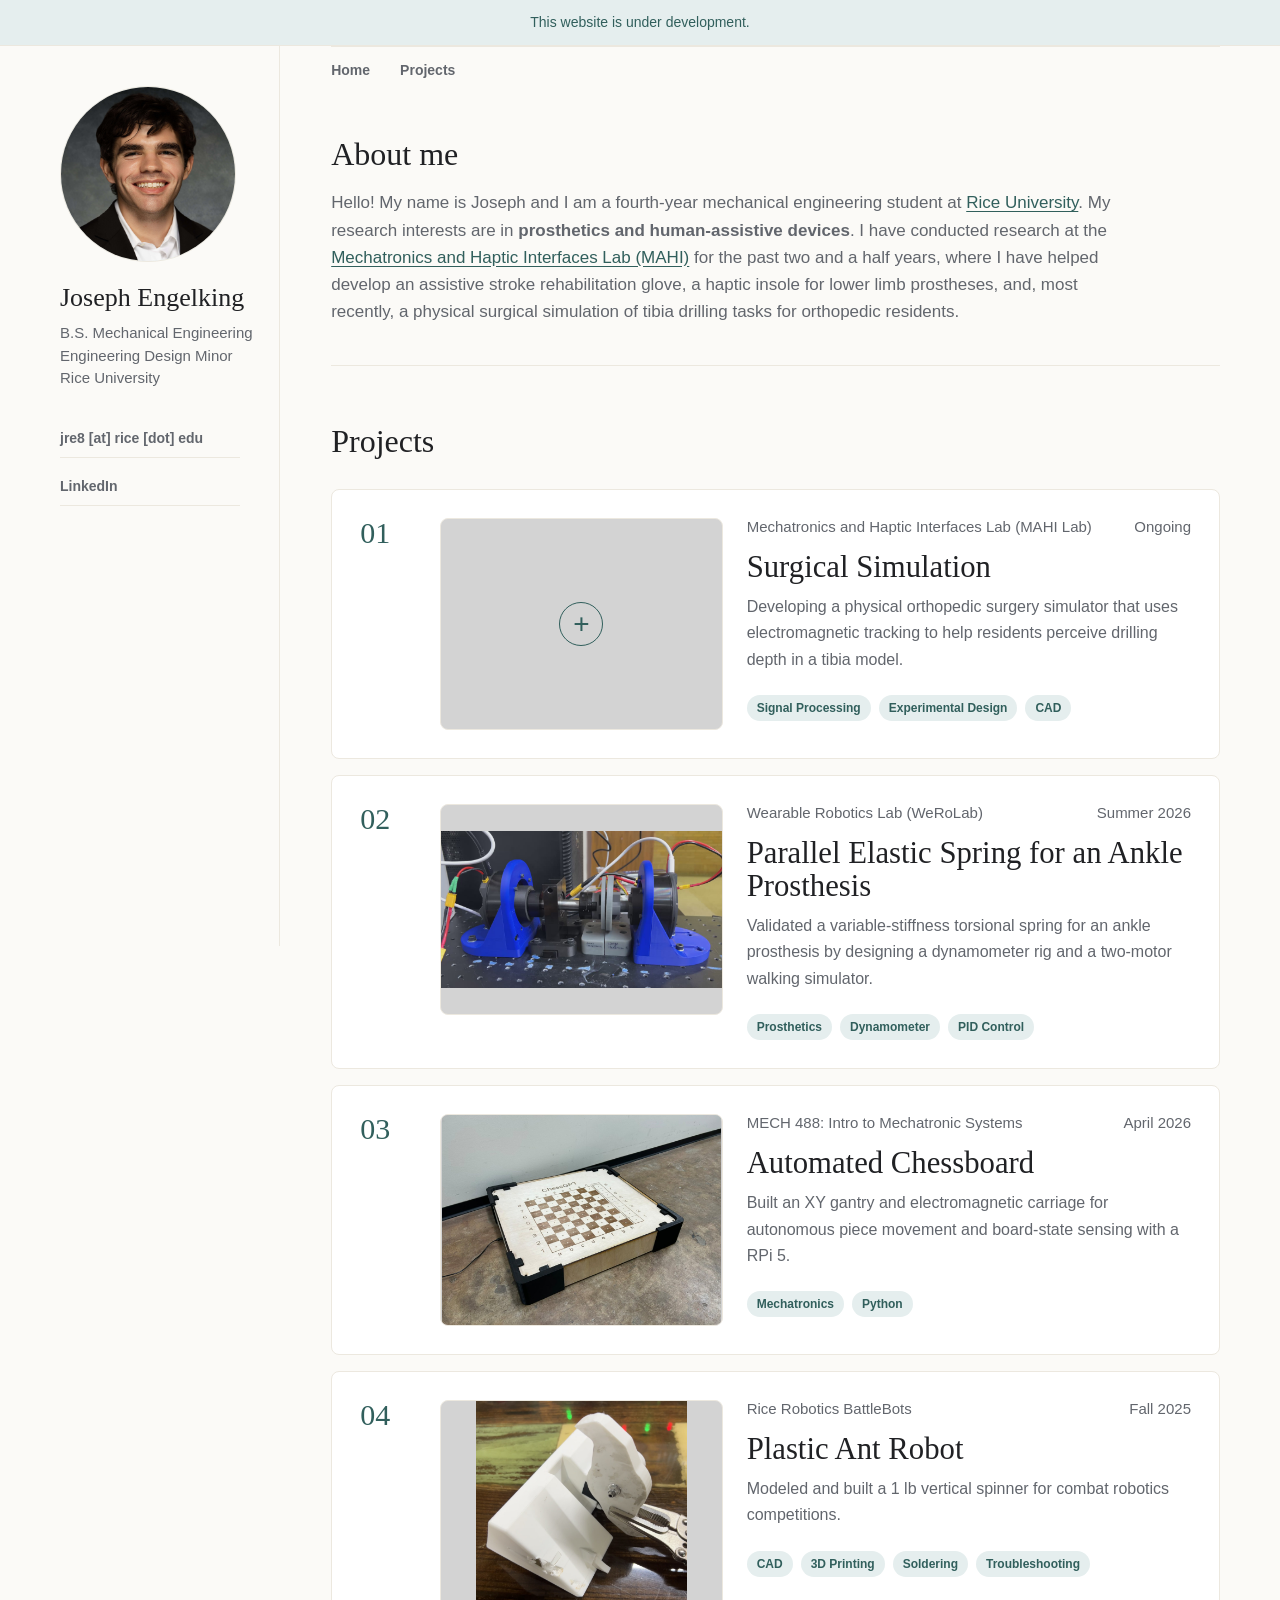
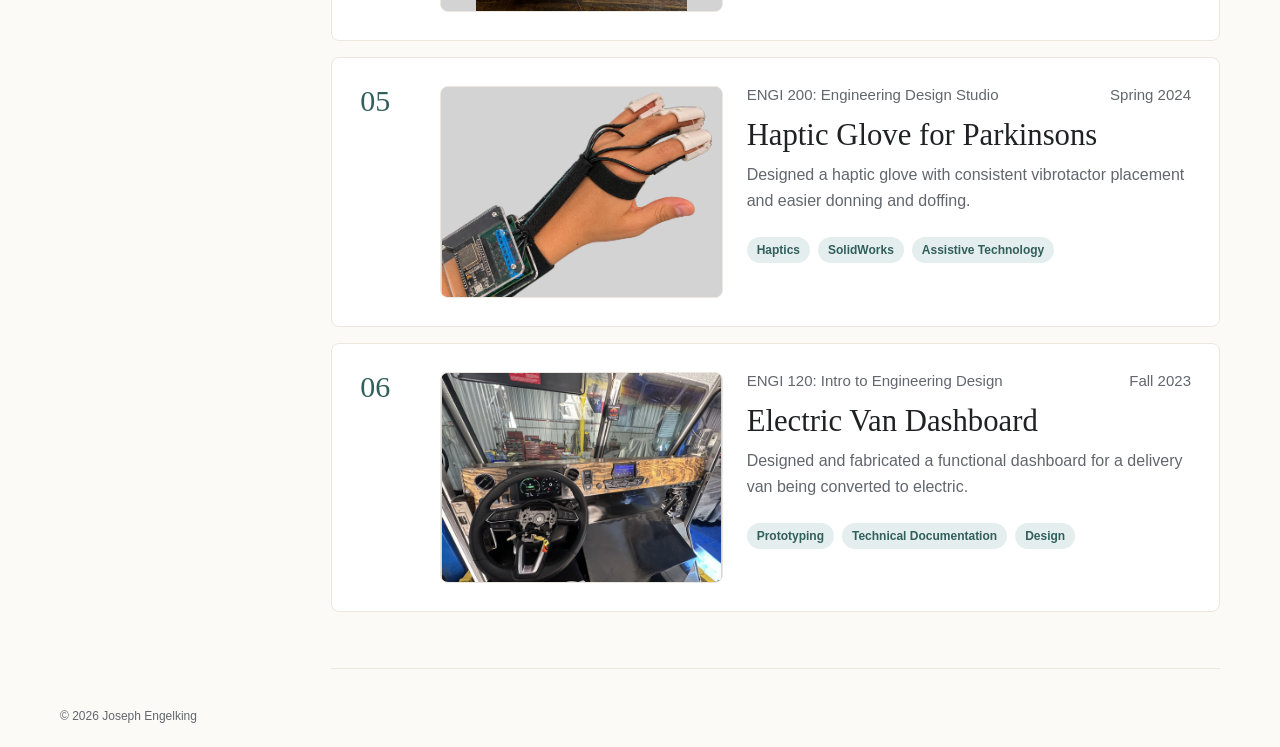
==== commit cd0d3002: "Publish portfolio" ====
--- a/index.html
+++ b/index.html
@@ -1 +1 @@
-<!DOCTYPE html><html lang="en"><head><meta charSet="utf-8"/><meta name="viewport" content="width=device-width, initial-scale=1"/><link rel="preload" href="/headshot-display.webp" as="image"/><link rel="stylesheet" href="/_next/static/chunks/1h6ec7vl3vz9j.css" data-precedence="next"/><link rel="preload" as="script" fetchPriority="low" href="/_next/static/chunks/310vm2bl3xxpt.js"/><script src="/_next/static/chunks/1wnov70f88xjy.js" async=""></script><script src="/_next/static/chunks/23e6jep2anmtk.js" async=""></script><script src="/_next/static/chunks/0c98xzjfks9hq.js" async=""></script><script src="/_next/static/chunks/turbopack-2u1d16houkiyo.js" async=""></script><script src="/_next/static/chunks/3qfy96eoyh-ek.js" async=""></script><script src="/_next/static/chunks/3zt_16xndew4w.js" async=""></script><title>Joseph Engelking | Portfolio</title><meta name="description" content="Joseph Engelking, mechanical engineering student at Rice University. Projects in robotics, prosthetics, controls, and human-centered systems."/><script src="/_next/static/chunks/0cz1d0mv5g_q7.js" noModule=""></script></head><body><div hidden=""><!--$--><!--/$--></div><div class="developmentNotice" id="top" role="note">This website is under development.</div><main class="pageShell"><aside class="profileSidebar" aria-label="Profile and contact"><img class="profilePhoto" src="/headshot-display.webp" alt="Joseph Engelking" width="176" height="176"/><h1>Joseph Engelking</h1><p class="profileRole">B.S. Mechanical Engineering<br/>Engineering Design Minor<br/>Rice University</p><div class="sidebarLinks"><a href="mailto:jre8@rice.edu">Email</a><a href="https://www.linkedin.com/in/josephengelking" target="_blank" rel="noreferrer">LinkedIn</a></div></aside><div class="contentColumn"><nav aria-label="Primary navigation"><a href="#top">Home</a><a href="#work">Projects</a></nav><section class="section about" id="about"><h2>About me</h2><p>Hello! My name is Joseph and I am a fourth-year mechanical engineering student at<!-- --> <a href="https://mech.rice.edu/">Rice University</a>. My research interests are in<!-- --> <strong>prosthetics and human-assistive devices</strong>. I have conducted research at the<!-- --> <a href="https://mahilab.rice.edu/">Mechatronics and Haptic Interfaces Lab (MAHI)</a> <!-- -->for the past two and a half years, where I have helped develop an assistive stroke rehabilitation glove, a haptic insole for lower limb prostheses, and, most recently, a physical surgical simulation of tibia drilling tasks for orthopedic residents.</p></section><section class="section" id="work"><div class="sectionHead"><h2>Projects</h2></div><div class="projects"><a class="projectCard projectCard--surgical-simulation-emf-tracking" href="/projects/surgical-simulation-emf-tracking/"><article><div class="projectNumber">01</div><div class="projectMedia"><div class="imagePlaceholder" aria-label="Surgical Simulation image slot"><span aria-hidden="true">+</span></div></div><div class="projectText"><div class="meta"><span>Mechatronics and Haptic Interfaces Lab (MAHI Lab)</span><span class="projectDate">Ongoing</span></div><h3>Surgical Simulation</h3><p>Developing a physical orthopedic surgery simulator that uses electromagnetic tracking to help residents perceive drilling depth in a tibia model.</p><ul><li>Signal Processing</li><li>Experimental Design</li><li>CAD</li></ul></div></article></a><a class="projectCard projectCard--parallel-elastic-ankle-prosthetic-component" href="/projects/parallel-elastic-ankle-prosthetic-component/"><article><div class="projectNumber">02</div><div class="projectMedia"><img src="/projects/parallel-spring-walking-thumbnail.jpg" sizes="(max-width: 620px) calc(100vw - 64px), 300px" alt="Parallel Elastic Spring for an Ankle Prosthesis project preview" loading="lazy"/></div><div class="projectText"><div class="meta"><span>Wearable Robotics Lab (WeRoLab)</span><span class="projectDate">Summer 2026</span></div><h3>Parallel Elastic Spring for an Ankle Prosthesis</h3><p>Validated a variable-stiffness torsional spring for an ankle prosthesis by designing a dynamometer rig and a two-motor walking simulator.</p><ul><li>Prosthetics</li><li>Dynamometer</li><li>PID Control</li></ul></div></article></a><a class="projectCard projectCard--automated-chessboard-chessgpt" href="/projects/automated-chessboard-chessgpt/"><article><div class="projectNumber">03</div><div class="projectMedia"><img src="/projects/automated-chessboard.jpeg" sizes="(max-width: 620px) calc(100vw - 64px), 300px" alt="Automated Chessboard project preview" loading="lazy"/></div><div class="projectText"><div class="meta"><span>MECH 488: Intro to Mechatronic Systems</span><span class="projectDate">April 2026</span></div><h3>Automated Chessboard</h3><p>Built an XY gantry and electromagnetic carriage for autonomous piece movement and board-state sensing with a RPi 5.</p><ul><li>Mechatronics</li><li>Python</li></ul></div></article></a><a class="projectCard projectCard--plastic-ant-robot-abraham" href="/projects/plastic-ant-robot-abraham/"><article><div class="projectNumber">04</div><div class="projectMedia"><img src="/projects/plastic-ant-robot-thumbnail.jpg" sizes="(max-width: 620px) calc(100vw - 64px), 300px" alt="Plastic Ant Robot project preview" loading="lazy"/></div><div class="projectText"><div class="meta"><span>Rice Robotics BattleBots</span><span class="projectDate">Fall 2025</span></div><h3>Plastic Ant Robot</h3><p>Modeled and built a 1 lb vertical spinner for combat robotics competitions.</p><ul><li>CAD</li><li>3D Printing</li><li>Soldering</li><li>Troubleshooting</li></ul></div></article></a><a class="projectCard projectCard--haptic-glove-for-parkinsons" href="/projects/haptic-glove-for-parkinsons/"><article><div class="projectNumber">05</div><div class="projectMedia"><img src="/projects/haptic-glove-thumbnail.svg" sizes="(max-width: 620px) calc(100vw - 64px), 300px" alt="Haptic Glove for Parkinsons project preview" loading="lazy"/></div><div class="projectText"><div class="meta"><span>ENGI 200: Engineering Design Studio</span><span class="projectDate">Spring 2024</span></div><h3>Haptic Glove for Parkinsons</h3><p>Designed a haptic glove with consistent vibrotactor placement and easier donning and doffing.</p><ul><li>Haptics</li><li>SolidWorks</li><li>Assistive Technology</li></ul></div></article></a><a class="projectCard projectCard--electric-van-evan-dashboard" href="/projects/electric-van-evan-dashboard/"><article><div class="projectNumber">06</div><div class="projectMedia"><img src="/projects/evan-dashboard-final.jpg" srcSet="/projects/evan-dashboard-640.webp 640w, /projects/evan-dashboard-1280.webp 1280w, /projects/evan-dashboard-1920.webp 1920w, /projects/evan-dashboard-final.jpg 4032w" sizes="(max-width: 620px) calc(100vw - 64px), 300px" alt="Electric Van Dashboard project preview" loading="lazy"/></div><div class="projectText"><div class="meta"><span>ENGI 120: Intro to Engineering Design</span><span class="projectDate">Fall 2023</span></div><h3>Electric Van Dashboard</h3><p>Designed and fabricated a functional dashboard for a delivery van being converted to electric.</p><ul><li>Prototyping</li><li>Technical Documentation</li><li>Design</li></ul></div></article></a></div></section><footer><div><p class="kicker">Contact</p><h2>Get in touch.</h2></div><a class="button light" href="mailto:jre8@rice.edu">jre8 [at] rice [dot] edu</a><small>© <!-- -->2026<!-- --> Joseph Engelking</small></footer></div></main><!--$--><!--/$--><script id="_R_">(globalThis["TURBOPACK"] || (globalThis["TURBOPACK"] = [])).push({"otherChunks":["static/chunks/310vm2bl3xxpt.js","static/chunks/1wnov70f88xjy.js","static/chunks/23e6jep2anmtk.js","static/chunks/0c98xzjfks9hq.js"],"runtimeModuleIds":[94553]});</script><script src="/_next/static/chunks/310vm2bl3xxpt.js" async=""></script><script>(self.__next_f=self.__next_f||[]).push([0])</script><script>self.__next_f.push([1,"1:\"$Sreact.fragment\"\n2:\"/_next/static/chunks/3qfy96eoyh-ek.js\"\n3:I[39756,[\"$2\"],\"default\"]\n4:I[37457,[\"$2\"],\"default\"]\n6:\"/_next/static/chunks/3zt_16xndew4w.js\"\n7:I[22016,[\"$2\",\"$6\"],\"\"]\n15:\"ViewportBoundary\"\n16:I[97367,[\"$2\"],\"$15\"]\n18:\"MetadataBoundary\"\n19:I[97367,[\"$2\"],\"$18\"]\n1a:\"$Sreact.suspense\"\n1c:I[68027,[\"$2\"],\"default\",1]\n:HL[\"/_next/static/chunks/1h6ec7vl3vz9j.css\",\"style\"]\n:HL[\"/headshot-display.webp\",\"image\"]\n5:[[\"children\",{\"s\":\"__PAGE__\",\"h\":512,\"d\":{\"r\":[\"$\",\"$1\",\"c\",{\"children\":[[\"$\",\"main\",null,{\"className\":\"pageShell\",\"children\":[[\"$\",\"aside\",null,{\"className\":\"profileSidebar\",\"aria-label\":\"Profile and contact\",\"children\":[[\"$\",\"img\",null,{\"className\":\"profilePhoto\",\"src\":\"/headshot-display.webp\",\"alt\":\"Joseph Engelking\",\"width\":176,\"height\":176}],[\"$\",\"h1\",null,{\"children\":\"Joseph Engelking\"}],[\"$\",\"p\",null,{\"className\":\"profileRole\",\"children\":[\"B.S. Mechanical Engineering\",[\"$\",\"br\",null,{}],\"Engineering Design Minor\",[\"$\",\"br\",null,{}],\"Rice University\"]}],[\"$\",\"div\",null,{\"className\":\"sidebarLinks\",\"children\":[[\"$\",\"a\",null,{\"href\":\"mailto:jre8@rice.edu\",\"children\":\"Email\"}],[\"$\",\"a\",null,{\"href\":\"https://www.linkedin.com/in/josephengelking\",\"target\":\"_blank\",\"rel\":\"noreferrer\",\"children\":\"LinkedIn\"}],null]}]]}],[\"$\",\"div\",null,{\"className\":\"contentColumn\",\"children\":[[\"$\",\"nav\",null,{\"aria-label\":\"Primary navigation\",\"children\":[[\"$\",\"a\",null,{\"href\":\"#top\",\"children\":\"Home\"}],[\"$\",\"a\",null,{\"href\":\"#work\",\"children\":\"Projects\"}],null]}],[\"$\",\"section\",null,{\"className\":\"section about\",\"id\":\"about\",\"children\":[[\"$\",\"h2\",null,{\"children\":\"About me\"}],[\"$\",\"p\",null,{\"children\":[\"Hello! My name is Joseph and I am a fourth-year mechanical engineering student at\",\" \",[\"$\",\"a\",null,{\"href\":\"https://mech.rice.edu/\",\"children\":\"Rice University\"}],\". My research interests are in\",\" \",[\"$\",\"strong\",null,{\"children\":\"prosthetics and human-assistive devices\"}],\". I have conducted research at the\",\" \",[\"$\",\"a\",null,{\"href\":\"https://mahilab.rice.edu/\",\"children\":\"Mechatronics and Haptic Interfaces Lab (MAHI)\"}],\" \",\"for the past two and a half years, where I have helped develop an assistive stroke rehabilitation glove, a haptic insole for lower limb prostheses, and, most recently, a physical surgical simulation of tibia drilling tasks for orthopedic residents.\"]}]]}],[\"$\",\"section\",null,{\"className\":\"section\",\"id\":\"work\",\"children\":[[\"$\",\"div\",null,{\"className\":\"sectionHead\",\"children\":[\"$\",\"h2\",null,{\"children\":\"Projects\"}]}],[\"$\",\"div\",null,{\"className\":\"projects\",\"children\":[[\"$\",\"$L7\",\"surgical-simulation-emf-tracking\",{\"className\":\"projectCard projectCard--surgical-simulation-emf-tracking\",\"href\":\"/projects/surgical-simulation-emf-tracking/\",\"children\":[\"$\",\"article\",null,{\"children\":[[\"$\",\"div\",null,{\"className\":\"projectNumber\",\"children\":\"01\"}],[\"$\",\"div\",null,{\"className\":\"projectMedia\",\"children\":[\"$\",\"div\",null,{\"className\":\"imagePlaceholder\",\"aria-label\":\"Surgical Simulation image slot\",\"children\":[\"$\",\"span\",null,{\"aria-hidden\":\"true\",\"children\":\"+\"}]}]}],[\"$\",\"div\",null,{\"className\":\"projectText\",\"children\":[[\"$\",\"div\",null,{\"className\":\"meta\",\"children\":[\"$L8\",\"$L9\"]}],\"$La\",\"$Lb\",\"$Lc\"]}]]}]}],\"$Ld\",\"$Le\",\"$Lf\",\"$L10\",\"$L11\"]}]]}],\"$L12\"]}]]}],[\"$L13\"],\"$L14\"]}],\"p\":false,\"v\":null}}]]\n0:{\"P\":null,\"c\":[\"\",\"\"],\"q\":\"\",\"i\":false,\"t\":{\"t\":{\"s\":\"\",\"h\":528,\"d\":{\"r\":[\"$\",\"$1\",\"c\",{\"children\":[[[\"$\",\"link\",\"0\",{\"rel\":\"stylesheet\",\"href\":\"/_next/static/chunks/1h6ec7vl3vz9j.css\",\"precedence\":\"next\",\"crossOrigin\":\"$undefined\",\"nonce\":\"$undefined\"}],[\"$\",\"script\",\"script-0\",{\"src\":\"/_next/static/chunks/3qfy96eoyh-ek.js\",\"async\":true,\"nonce\":\"$undefined\"}]],[\"$\",\"html\",null,{\"lang\":\"en\",\"children\":[\"$\",\"body\",null,{\"children\":[[\"$\",\"div\",null,{\"className\":\"developmentNotice\",\"id\":\"top\",\"role\":\"note\",\"children\":\"This website is under development.\"}],[\"$\",\"$L3\",null,{\"parallelRouterKey\":\"children\",\"error\":\"$undefined\",\"errorStyles\":\"$undefined\",\"errorScripts\":\"$undefined\",\"template\":[\"$\",\"$L4\",null,{}],\"templateStyles\":\"$undefined\",\"templateScripts\":\"$undefined\",\"notFound\":[[[\"$\",\"title\",null,{\"children\":\"404: This page could not be found.\"}],[\"$\",\"div\",null,{\"style\":{\"fontFamily\":\"system-ui,\\\"Segoe UI\\\",Roboto,Helvetica,Arial,sans-serif,\\\"Apple Color Emoji\\\",\\\"Segoe UI Emoji\\\"\",\"height\":\"100vh\",\"textAlign\":\"center\",\"display\":\"flex\",\"flexDirection\":\"column\",\"alignItems\":\"center\",\"justifyContent\":\"center\"},\"children\":[\"$\",\"div\",null,{\"children\":[[\"$\",\"style\",null,{\"dangerouslySetInnerHTML\":{\"__html\":\"body{color:#000;background:#fff;margin:0}.next-error-h1{border-right:1px solid rgba(0,0,0,.3)}@media (prefers-color-scheme:dark){body{color:#fff;background:#000}.next-error-h1{border-right:1px solid rgba(255,255,255,.3)}}\"}}],[\"$\",\"h1\",null,{\"className\":\"next-error-h1\",\"style\":{\"display\":\"inline-block\",\"margin\":\"0 20px 0 0\",\"padding\":\"0 23px 0 0\",\"fontSize\":24,\"fontWeight\":500,\"verticalAlign\":\"top\",\"lineHeight\":\"49px\"},\"children\":404}],[\"$\",\"div\",null,{\"style\":{\"display\":\"inline-block\"},\"children\":[\"$\",\"h2\",null,{\"style\":{\"fontSize\":14,\"fontWeight\":400,\"lineHeight\":\"49px\",\"margin\":0},\"children\":\"This page could not be found.\"}]}]]}]}]],[]],\"forbidden\":\"$undefined\",\"unauthorized\":\"$undefined\"}]]}]}]]}],\"p\":false,\"v\":null},\"c\":\"$Q5\"},\"h\":{\"r\":[\"$\",\"$1\",\"h\",{\"children\":[null,[\"$\",\"$L16\",null,{\"children\":\"$L17\"}],[\"$\",\"$L19\",null,{\"children\":[[\"$\",\"div\",null,{\"hidden\":true,\"children\":[\"$\",\"$1a\",null,{\"name\":\"Next.Metadata\",\"children\":\"$L1b\"}]}],null]}],null]}],\"p\":false,\"v\":null}},\"m\":\"$undefined\",\"G\":[\"$1c\",[[\"$\",\"link\",\"0\",{\"rel\":\"stylesheet\",\"href\":\"/_next/static/chunks/1h6ec7vl3vz9j.css\",\"precedence\":\"next\",\"crossOrigin\":\"$undefined\",\"nonce\":\"$undefined\"}]]],\"S\":true,\"r\":\"$undefined\",\"s\":\"$undefined\",\"a\":\"$undefined\",\"l\":\"$undefined\",\"p\":\"$undefined\",\"d\":\"$undefined\",\"b\":\"kqOxsBAVWtc8gFkt2ShBo\"}\n1d:I[97367,[\"$2\"],\"OutletBoundary\"]\n8:[\"$\",\"span\",null,{\"children\":\"Mechatronics and Haptic Interfaces Lab (MAHI Lab)\"}]\n9:[\"$\",\"span\",null,{\"className\":\"projectDate\",\"children\":\"Ongoing\"}]\na:[\"$\",\"h3\",null,{\"children\":\"Surgical Simulation\"}]\nb:[\"$\",\"p\",null,{\"children\":\"Developing a physical orthopedic surgery simulator that uses electromagnetic tracking to help residents perceive drilling depth in a tibia model.\"}]\nc:[\"$\",\"ul\",null,{\"children\":[[\"$\",\"li\",\"Signal Processing\",{\"children\":\"Signal Processing\"}],[\"$\",\"li\",\"Experimental Design\",{\"children\":\"Experimental Design\"}],[\"$\",\"li\",\"CAD\",{\"children\":\"CAD\"}]]}]\nd:[\"$\",\"$L7\",\"parallel-elastic-ankle-prosthetic-component\",{\"className\":\"projectCard projectCard--parallel-elastic-ankle-prosthetic-component\",\"href\":\"/projects/parallel-elastic-ankle-prosthetic-component/\",\"children\":[\"$\",\"article\",null,{\"children\":[[\"$\",\"div\",null,{\"className\":\"projectNumber\",\"children\":\"02\"}],[\"$\",\"div\",null,{\"className\":\"projectMedia\",\"children\":[\"$\",\"img\",null,{\"src\":\"/projects/parallel-spring-walking-thumbnail.jpg\",\"srcSet\":\"$undefined\",\"sizes\":\"(max-width: 620px) calc(100vw - 64px), 300px\",\"alt\":\"Parallel Elastic Spring for an Ankle Prosthesis project preview\",\"loading\":\"lazy\"}]}],[\"$\",\"div\",null,{\"className\":\"projectText\",\"children\":[[\"$\",\"div\",null,{\"className\":\"meta\",\"children\":[[\"$\",\"span\",null,{\"children\":\"Wearable Robotics Lab (WeRoLab)\"}],[\"$\",\"span\",null,{\"className\":\"projectDate\",\"children\":\"Summer 2026\"}]]}],[\"$\",\"h3\",null,{\"children\":\"Parallel Elastic Spring for an Ankle Prosthesis\"}],[\"$\",\"p\",null,{\"children\":\"Validated a variable-stiffness torsional spring for an ankle prosthesis by designing a dynamometer rig and a two-motor walking simulator.\"}],[\"$\",\"ul\",null,{\"children\":[[\"$\",\"li\",\"Prosthetics\",{\"children\":\"Prosthetics\"}],[\"$\",\"li\",\"Dynamometer\",{\"children\":\"Dynamometer\"}],[\"$\",\"li\",\"PID Control\",{\"children\":\"PID Control\"}]]}]]}]]}]}]\ne:[\"$\",\"$L7\",\"automated-chessboard-chessgpt\",{\"className\":\"projectCard projectCard--automated-chessboard-chessgpt\",\"href\":\"/projects/automated-chessboard-chessgpt/\",\"children\":[\"$\",\"article\",null,{\"children\":[[\"$\",\"div\",null,{\"className\":\"projectNumber\",\"children\":\"03\"}],[\"$\",\"div\",null,{\"className\":\"projectMedia\",\"children\":[\"$\",\"img\",null,{\"src\":\"/projects/automated-chessboard.jpeg\",\"srcSet\":\"$undefined\",\"sizes\":\"(max-width: 620px) calc(100vw - 64px), 300px\",\"alt\":\"Automated Chessboard project preview\",\"loading\":\"lazy\"}]}],[\"$\",\"div\",null,{\"className\":\"projectText\",\"children\":[[\"$\",\"div\",null,{\"className\":\"meta\",\"children\":[[\"$\",\"span\",null,{\"children\":\"MECH 488: Intro to Mechatronic Systems\"}],[\"$\",\"span\",null,{\"className\":\"projectDate\",\"children\":\"April 2026\"}]]}],[\"$\",\"h3\",null,{\"children\":\"Automated Chessboard\"}],[\"$\",\"p\",null,{\"children\":\"Built an XY gantry and electromagnetic carriage for autonomous piece movement and board-state sensing with a RPi 5.\"}],[\"$\",\"ul\",null,{\"children\":[[\"$\",\"li\",\"Mechatronics\",{\"children\":\"Mechatronics\"}],[\"$\",\"li\",\"Python\",{\"children\":\"Python\"}]]}]]}]]}]}]\nf:[\"$\",\"$L7\",\"plastic-ant-robot-abraham\",{\"className\":\"projectCard projectCard--plastic-ant-robot-abraham\",\"href\":\"/projects/plastic-ant-robot-abraham/\",\"children\":[\"$\",\"article\",null,{\"children\":[[\"$\",\"div\",null,{\"className\":\"projectNumber\",\"children\":\"04\"}],[\"$\",\"div\",null,{\"className\":\"projectMedia\",\"children\":[\"$\",\"img\",null,{\"src\":\"/projects/plastic-ant-robot-thumbnail.jpg\",\"srcSet\":\"$undefined\",\"sizes\":\"(max-width: 620px) calc(100vw - 64px), 300px\",\"alt\":\"Plastic Ant Robot project preview\",\"loading\":\"lazy\"}]}],[\"$\",\"div\",null,{\"className\":\"projectText\",\"children\":[[\"$\",\"div\",null,{\"className\":\"meta\",\"children\":[[\"$\",\"span\",null,{\"children\":\"Rice Robotics BattleBots\"}],[\"$\",\"span\",null,{\"className\":\"projectDate\",\"children\":\"Fall 2025\"}]]}],[\"$\",\"h3\",null,{\"children\":\"Plastic Ant Robot\"}],[\"$\",\"p\",null,{\"children\":\"Modeled and built a 1 lb vertical spinner for combat robotics competitions.\"}],[\"$\",\"ul\",null,{\"children\":[[\"$\",\"li\",\"CAD\",{\"children\":\"CAD\"}],[\"$\",\"li\",\"3D Printing\",{\"children\":\"3D Printing\"}],[\"$\",\"li\",\"Soldering\",{\"children\":\"Soldering\"}],[\"$\",\"li\",\"Troubleshooting\",{\"children\":\"Troubleshooting\"}]]}]]}]]}]}]\n10:[\"$\",\"$L7\",\"haptic-glove-for-parkinsons\",{\"className\":\"projectCard projectCard--haptic-glove-for-parkinsons\",\"href\":\"/projects/haptic-glove-for-parkinsons/\",\"children\":[\"$\",\"article\",null,{\"children\":[[\"$\",\"div\",null,{\"className\":\"projectNumber\",\"children\":\"05\"}],[\"$\",\"div\",null,{\"className\":\"projectMedia\",\"children\":[\"$\",\"img\",null,{\"src\":\"/projects/haptic-glove-thumbnail.svg\",\"srcSet\":\"$undefined\",\"sizes\":\"(max-width: 620px) calc(100vw - 64px), 300px\",\"alt\":\"Haptic Glove for Parkinsons project preview\",\"loading\":\"lazy\"}]}],[\"$\",\"div\",null,{\"className\":\"projectText\",\"children\":[[\"$\",\"div\",null,{\"className\":\"meta\",\"children\":[[\"$\",\"span\",null,{\"children\":\"ENGI 200: Engineering Design Studio\"}],[\"$\",\"span\",null,{\"className\":\"projectDate\",\"children\":\"Spring 2024\"}]]}],[\"$\",\"h3\",null,{\"children\":\"Haptic Glove for Parkinsons\"}],[\"$\",\"p\",null,{\"children\":\"Designed a haptic glove with consistent vibrotactor placement and easier donning and doffing.\"}],[\"$\",\"ul\",null,{\"children\":[[\"$\",\"li\",\"Haptics\",{\"children\":\"Haptics\"}],[\"$\",\"li\",\"SolidWorks\",{\"children\":\"SolidWorks\"}],[\"$\",\"li\",\"Assistive Technology\",{\"children\":\"Assistive Technology\"}]]}]]}]]}]}]\n11:[\"$\",\"$L7\",\"electric-van-evan-dashboard\",{\"className\":\"projectCard projectCard--electric-van-evan-dashboard\",\"href\":\"/projects/electric-van-evan-dashboard/\",\"children\":[\"$\",\"article\",null,{\"children\":[[\"$\",\"div\",null,{\"className\":\"projectNumber\",\"children\":\"06\"}],[\"$\",\"div\",null,{\"className\":\"projectMedia\",\"children\":[\"$\",\"img\",null,{\"src\":\"/projects/evan-dashboard-final.jpg\",\"srcSet\":\"/projects/evan-dashboard-640.webp 640w, /projects/evan-dashboard-1280.webp 1280w, /projects/evan-dashboard-1920.webp 1920w, /projects/evan-dashboard-final.jpg 4032w\",\"sizes\":\"(max-width: 620px) calc(100vw - 64px), 300px\",\"alt\":\"Electric Van Dashboard project preview\",\"loading\":\"lazy\"}]}],[\"$\",\"div\",null,{\"className\":\"projectText\",\"children\":[[\"$\",\"div\",null,{\"className\":\"meta\",\"children\":[[\"$\",\"span\",null,{\"children\":\"ENGI 120: Intro to Engineering Design\"}],[\"$\",\"span\",null,{\"className\":\"projectDate\",\"children\":\"Fall 2023\"}]]}],[\"$\",\"h3\",null,{\"children\":\"Electric Van Dashboard\"}],[\"$\",\"p\",null,{\"children\":\"Designed and fabricated a functional dashboard for a delivery van being converted to electric.\"}],[\"$\",\"ul\",null,{\"children\":[[\"$\",\"li\",\"Prototyping\",{\"children\":\"Prototyping\"}],[\"$\",\"li\",\"Technical Documentation\",{\"children\":\"Technical Documentation\"}],[\"$\",\"li\",\"Design\",{\"children\":\"Design\"}]]}]]}]]}]}]\n12:[\"$\",\"footer\",null,{\"children\":[[\"$\",\"div\",null,{\"children\":[[\"$\",\"p\",null,{\"className\":\"kicker\",\"children\":\"Contact\"}],[\"$\",\"h2\",null,{\"children\":\"Get in touch.\"}]]}],[\"$\",\"a\",null,{\"className\":\"button light\",\"href\":\"mailto:jre8@rice.edu\",\"children\":\"jre8 [at] rice [dot] edu\"}],[\"$\",\"small\",null,{\"children\":[\"© \",2026,\" Joseph Engelking\"]}]]}]\n13:[\"$\",\"script\",\"script-0\",{\"src\":\"/_next/static/chunks/3zt_16xndew4w.js\",\"async\":true,\"nonce\":\"$undefined\"}]\n14:[\"$\",\"$L1d\",null,{\"children\":[\"$\",\"$1a\",null,{\"name\":\"Next.MetadataOutlet\",\"children\":\"$@1e\"}]}]\n17:[[\"$\",\"meta\",\"0\",{\"charSet\":\"utf-8\"}],[\"$\",\"meta\",\"1\",{\"name\":\"viewport\",\"content\":\"width=device-width, initial-scale=1\"}]]\n1b:[[\"$\",\"title\",\"0\",{\"children\":\"Joseph Engelking | Portfolio\"}],[\"$\",\"meta\",\"1\",{\"name\":\"description\",\"content\":\"Joseph Engelking, mechanical engineering student at Rice University. Projects in robotics, prosthetics, controls, and human-centered systems.\"}]]\n1e:null\n"])</script></body></html>+<!DOCTYPE html><html lang="en"><head><meta charSet="utf-8"/><meta name="viewport" content="width=device-width, initial-scale=1"/><link rel="preload" href="/headshot-display.webp" as="image"/><link rel="stylesheet" href="/_next/static/chunks/02ipla640cdc7.css" data-precedence="next"/><link rel="preload" as="script" fetchPriority="low" href="/_next/static/chunks/310vm2bl3xxpt.js"/><script src="/_next/static/chunks/1wnov70f88xjy.js" async=""></script><script src="/_next/static/chunks/23e6jep2anmtk.js" async=""></script><script src="/_next/static/chunks/0c98xzjfks9hq.js" async=""></script><script src="/_next/static/chunks/turbopack-2u1d16houkiyo.js" async=""></script><script src="/_next/static/chunks/3qfy96eoyh-ek.js" async=""></script><script src="/_next/static/chunks/3zt_16xndew4w.js" async=""></script><title>Joseph Engelking | Portfolio</title><meta name="description" content="Joseph Engelking, mechanical engineering student at Rice University. Projects in robotics, prosthetics, controls, and human-centered systems."/><script src="/_next/static/chunks/0cz1d0mv5g_q7.js" noModule=""></script></head><body><div hidden=""><!--$--><!--/$--></div><div class="developmentNotice" id="top" role="note">This website is under development.</div><main class="pageShell"><aside class="profileSidebar" aria-label="Profile and contact"><img class="profilePhoto" src="/headshot-display.webp" alt="Joseph Engelking" width="176" height="176"/><h1>Joseph Engelking</h1><p class="profileRole">B.S. Mechanical Engineering<br/>Engineering Design Minor<br/>Rice University</p><div class="sidebarLinks"><a href="mailto:jre8@rice.edu">jre8 [at] rice [dot] edu</a><a href="https://www.linkedin.com/in/josephengelking" target="_blank" rel="noreferrer">LinkedIn</a></div></aside><div class="contentColumn"><nav aria-label="Primary navigation"><a href="#top">Home</a><a href="#work">Projects</a></nav><section class="section about" id="about"><h2>About me</h2><p>Hello! My name is Joseph and I am a fourth-year mechanical engineering student at<!-- --> <a href="https://mech.rice.edu/">Rice University</a>. My research interests are in<!-- --> <strong>prosthetics and human-assistive devices</strong>. I have conducted research at the<!-- --> <a href="https://mahilab.rice.edu/">Mechatronics and Haptic Interfaces Lab (MAHI)</a> <!-- -->for the past two and a half years, where I have helped develop an assistive stroke rehabilitation glove, a haptic insole for lower limb prostheses, and, most recently, a physical surgical simulation of tibia drilling tasks for orthopedic residents.</p></section><section class="section" id="work"><div class="sectionHead"><h2>Projects</h2></div><div class="projects"><a class="projectCard projectCard--surgical-simulation-emf-tracking" href="/projects/surgical-simulation-emf-tracking/"><article><div class="projectNumber">01</div><div class="projectMedia"><div class="imagePlaceholder" aria-label="Surgical Simulation image slot"><span aria-hidden="true">+</span></div></div><div class="projectText"><div class="meta"><span>Mechatronics and Haptic Interfaces Lab (MAHI Lab)</span><span class="projectDate">Ongoing</span></div><h3>Surgical Simulation</h3><p>Developing a physical orthopedic surgery simulator that uses electromagnetic tracking to help residents perceive drilling depth in a tibia model.</p><ul><li>Signal Processing</li><li>Experimental Design</li><li>CAD</li></ul></div></article></a><a class="projectCard projectCard--parallel-elastic-ankle-prosthetic-component" href="/projects/parallel-elastic-ankle-prosthetic-component/"><article><div class="projectNumber">02</div><div class="projectMedia"><img src="/projects/parallel-spring-walking-thumbnail.jpg" sizes="(max-width: 620px) calc(100vw - 64px), 300px" alt="Parallel Elastic Spring for an Ankle Prosthesis project preview" loading="lazy"/></div><div class="projectText"><div class="meta"><span>Wearable Robotics Lab (WeRoLab)</span><span class="projectDate">Summer 2026</span></div><h3>Parallel Elastic Spring for an Ankle Prosthesis</h3><p>Validated a variable-stiffness torsional spring for an ankle prosthesis by designing a dynamometer rig and a two-motor walking simulator.</p><ul><li>Prosthetics</li><li>Dynamometer</li><li>PID Control</li></ul></div></article></a><a class="projectCard projectCard--automated-chessboard-chessgpt" href="/projects/automated-chessboard-chessgpt/"><article><div class="projectNumber">03</div><div class="projectMedia"><img src="/projects/automated-chessboard.jpeg" sizes="(max-width: 620px) calc(100vw - 64px), 300px" alt="Automated Chessboard project preview" loading="lazy"/></div><div class="projectText"><div class="meta"><span>MECH 488: Intro to Mechatronic Systems</span><span class="projectDate">April 2026</span></div><h3>Automated Chessboard</h3><p>Built an XY gantry and electromagnetic carriage for autonomous piece movement and board-state sensing with a RPi 5.</p><ul><li>Mechatronics</li><li>Python</li></ul></div></article></a><a class="projectCard projectCard--plastic-ant-robot-abraham" href="/projects/plastic-ant-robot-abraham/"><article><div class="projectNumber">04</div><div class="projectMedia"><img src="/projects/plastic-ant-robot-thumbnail.jpg" sizes="(max-width: 620px) calc(100vw - 64px), 300px" alt="Plastic Ant Robot project preview" loading="lazy"/></div><div class="projectText"><div class="meta"><span>Rice Robotics BattleBots</span><span class="projectDate">Fall 2025</span></div><h3>Plastic Ant Robot</h3><p>Modeled and built a 1 lb vertical spinner for combat robotics competitions.</p><ul><li>CAD</li><li>3D Printing</li><li>Soldering</li><li>Troubleshooting</li></ul></div></article></a><a class="projectCard projectCard--haptic-glove-for-parkinsons" href="/projects/haptic-glove-for-parkinsons/"><article><div class="projectNumber">05</div><div class="projectMedia"><img src="/projects/haptic-glove-thumbnail.svg" sizes="(max-width: 620px) calc(100vw - 64px), 300px" alt="Haptic Glove for Parkinsons project preview" loading="lazy"/></div><div class="projectText"><div class="meta"><span>ENGI 200: Engineering Design Studio</span><span class="projectDate">Spring 2024</span></div><h3>Haptic Glove for Parkinsons</h3><p>Designed a haptic glove with consistent vibrotactor placement and easier donning and doffing.</p><ul><li>Haptics</li><li>SolidWorks</li><li>Assistive Technology</li></ul></div></article></a><a class="projectCard projectCard--electric-van-evan-dashboard" href="/projects/electric-van-evan-dashboard/"><article><div class="projectNumber">06</div><div class="projectMedia"><img src="/projects/evan-dashboard-final.jpg" srcSet="/projects/evan-dashboard-640.webp 640w, /projects/evan-dashboard-1280.webp 1280w, /projects/evan-dashboard-1920.webp 1920w, /projects/evan-dashboard-final.jpg 4032w" sizes="(max-width: 620px) calc(100vw - 64px), 300px" alt="Electric Van Dashboard project preview" loading="lazy"/></div><div class="projectText"><div class="meta"><span>ENGI 120: Intro to Engineering Design</span><span class="projectDate">Fall 2023</span></div><h3>Electric Van Dashboard</h3><p>Designed and fabricated a functional dashboard for a delivery van being converted to electric.</p><ul><li>Prototyping</li><li>Technical Documentation</li><li>Design</li></ul></div></article></a></div></section></div><footer class="homepageFooter"><small>© <!-- -->2026<!-- --> Joseph Engelking</small></footer></main><!--$--><!--/$--><script id="_R_">(globalThis["TURBOPACK"] || (globalThis["TURBOPACK"] = [])).push({"otherChunks":["static/chunks/310vm2bl3xxpt.js","static/chunks/1wnov70f88xjy.js","static/chunks/23e6jep2anmtk.js","static/chunks/0c98xzjfks9hq.js"],"runtimeModuleIds":[94553]});</script><script src="/_next/static/chunks/310vm2bl3xxpt.js" async=""></script><script>(self.__next_f=self.__next_f||[]).push([0])</script><script>self.__next_f.push([1,"1:\"$Sreact.fragment\"\n2:\"/_next/static/chunks/3qfy96eoyh-ek.js\"\n3:I[39756,[\"$2\"],\"default\"]\n4:I[37457,[\"$2\"],\"default\"]\n6:\"/_next/static/chunks/3zt_16xndew4w.js\"\n7:I[22016,[\"$2\",\"$6\"],\"\"]\n15:\"ViewportBoundary\"\n16:I[97367,[\"$2\"],\"$15\"]\n18:\"MetadataBoundary\"\n19:I[97367,[\"$2\"],\"$18\"]\n1a:\"$Sreact.suspense\"\n1c:I[68027,[\"$2\"],\"default\",1]\n:HL[\"/_next/static/chunks/02ipla640cdc7.css\",\"style\"]\n:HL[\"/headshot-display.webp\",\"image\"]\n5:[[\"children\",{\"s\":\"__PAGE__\",\"h\":512,\"d\":{\"r\":[\"$\",\"$1\",\"c\",{\"children\":[[\"$\",\"main\",null,{\"className\":\"pageShell\",\"children\":[[\"$\",\"aside\",null,{\"className\":\"profileSidebar\",\"aria-label\":\"Profile and contact\",\"children\":[[\"$\",\"img\",null,{\"className\":\"profilePhoto\",\"src\":\"/headshot-display.webp\",\"alt\":\"Joseph Engelking\",\"width\":176,\"height\":176}],[\"$\",\"h1\",null,{\"children\":\"Joseph Engelking\"}],[\"$\",\"p\",null,{\"className\":\"profileRole\",\"children\":[\"B.S. Mechanical Engineering\",[\"$\",\"br\",null,{}],\"Engineering Design Minor\",[\"$\",\"br\",null,{}],\"Rice University\"]}],[\"$\",\"div\",null,{\"className\":\"sidebarLinks\",\"children\":[[\"$\",\"a\",null,{\"href\":\"mailto:jre8@rice.edu\",\"children\":\"jre8 [at] rice [dot] edu\"}],[\"$\",\"a\",null,{\"href\":\"https://www.linkedin.com/in/josephengelking\",\"target\":\"_blank\",\"rel\":\"noreferrer\",\"children\":\"LinkedIn\"}],null]}]]}],[\"$\",\"div\",null,{\"className\":\"contentColumn\",\"children\":[[\"$\",\"nav\",null,{\"aria-label\":\"Primary navigation\",\"children\":[[\"$\",\"a\",null,{\"href\":\"#top\",\"children\":\"Home\"}],[\"$\",\"a\",null,{\"href\":\"#work\",\"children\":\"Projects\"}],null]}],[\"$\",\"section\",null,{\"className\":\"section about\",\"id\":\"about\",\"children\":[[\"$\",\"h2\",null,{\"children\":\"About me\"}],[\"$\",\"p\",null,{\"children\":[\"Hello! My name is Joseph and I am a fourth-year mechanical engineering student at\",\" \",[\"$\",\"a\",null,{\"href\":\"https://mech.rice.edu/\",\"children\":\"Rice University\"}],\". My research interests are in\",\" \",[\"$\",\"strong\",null,{\"children\":\"prosthetics and human-assistive devices\"}],\". I have conducted research at the\",\" \",[\"$\",\"a\",null,{\"href\":\"https://mahilab.rice.edu/\",\"children\":\"Mechatronics and Haptic Interfaces Lab (MAHI)\"}],\" \",\"for the past two and a half years, where I have helped develop an assistive stroke rehabilitation glove, a haptic insole for lower limb prostheses, and, most recently, a physical surgical simulation of tibia drilling tasks for orthopedic residents.\"]}]]}],[\"$\",\"section\",null,{\"className\":\"section\",\"id\":\"work\",\"children\":[[\"$\",\"div\",null,{\"className\":\"sectionHead\",\"children\":[\"$\",\"h2\",null,{\"children\":\"Projects\"}]}],[\"$\",\"div\",null,{\"className\":\"projects\",\"children\":[[\"$\",\"$L7\",\"surgical-simulation-emf-tracking\",{\"className\":\"projectCard projectCard--surgical-simulation-emf-tracking\",\"href\":\"/projects/surgical-simulation-emf-tracking/\",\"children\":[\"$\",\"article\",null,{\"children\":[[\"$\",\"div\",null,{\"className\":\"projectNumber\",\"children\":\"01\"}],[\"$\",\"div\",null,{\"className\":\"projectMedia\",\"children\":[\"$\",\"div\",null,{\"className\":\"imagePlaceholder\",\"aria-label\":\"Surgical Simulation image slot\",\"children\":[\"$\",\"span\",null,{\"aria-hidden\":\"true\",\"children\":\"+\"}]}]}],[\"$\",\"div\",null,{\"className\":\"projectText\",\"children\":[[\"$\",\"div\",null,{\"className\":\"meta\",\"children\":[\"$L8\",\"$L9\"]}],\"$La\",\"$Lb\",\"$Lc\"]}]]}]}],\"$Ld\",\"$Le\",\"$Lf\",\"$L10\",\"$L11\"]}]]}]]}],\"$L12\"]}],[\"$L13\"],\"$L14\"]}],\"p\":false,\"v\":null}}]]\n0:{\"P\":null,\"c\":[\"\",\"\"],\"q\":\"\",\"i\":false,\"t\":{\"t\":{\"s\":\"\",\"h\":528,\"d\":{\"r\":[\"$\",\"$1\",\"c\",{\"children\":[[[\"$\",\"link\",\"0\",{\"rel\":\"stylesheet\",\"href\":\"/_next/static/chunks/02ipla640cdc7.css\",\"precedence\":\"next\",\"crossOrigin\":\"$undefined\",\"nonce\":\"$undefined\"}],[\"$\",\"script\",\"script-0\",{\"src\":\"/_next/static/chunks/3qfy96eoyh-ek.js\",\"async\":true,\"nonce\":\"$undefined\"}]],[\"$\",\"html\",null,{\"lang\":\"en\",\"children\":[\"$\",\"body\",null,{\"children\":[[\"$\",\"div\",null,{\"className\":\"developmentNotice\",\"id\":\"top\",\"role\":\"note\",\"children\":\"This website is under development.\"}],[\"$\",\"$L3\",null,{\"parallelRouterKey\":\"children\",\"error\":\"$undefined\",\"errorStyles\":\"$undefined\",\"errorScripts\":\"$undefined\",\"template\":[\"$\",\"$L4\",null,{}],\"templateStyles\":\"$undefined\",\"templateScripts\":\"$undefined\",\"notFound\":[[[\"$\",\"title\",null,{\"children\":\"404: This page could not be found.\"}],[\"$\",\"div\",null,{\"style\":{\"fontFamily\":\"system-ui,\\\"Segoe UI\\\",Roboto,Helvetica,Arial,sans-serif,\\\"Apple Color Emoji\\\",\\\"Segoe UI Emoji\\\"\",\"height\":\"100vh\",\"textAlign\":\"center\",\"display\":\"flex\",\"flexDirection\":\"column\",\"alignItems\":\"center\",\"justifyContent\":\"center\"},\"children\":[\"$\",\"div\",null,{\"children\":[[\"$\",\"style\",null,{\"dangerouslySetInnerHTML\":{\"__html\":\"body{color:#000;background:#fff;margin:0}.next-error-h1{border-right:1px solid rgba(0,0,0,.3)}@media (prefers-color-scheme:dark){body{color:#fff;background:#000}.next-error-h1{border-right:1px solid rgba(255,255,255,.3)}}\"}}],[\"$\",\"h1\",null,{\"className\":\"next-error-h1\",\"style\":{\"display\":\"inline-block\",\"margin\":\"0 20px 0 0\",\"padding\":\"0 23px 0 0\",\"fontSize\":24,\"fontWeight\":500,\"verticalAlign\":\"top\",\"lineHeight\":\"49px\"},\"children\":404}],[\"$\",\"div\",null,{\"style\":{\"display\":\"inline-block\"},\"children\":[\"$\",\"h2\",null,{\"style\":{\"fontSize\":14,\"fontWeight\":400,\"lineHeight\":\"49px\",\"margin\":0},\"children\":\"This page could not be found.\"}]}]]}]}]],[]],\"forbidden\":\"$undefined\",\"unauthorized\":\"$undefined\"}]]}]}]]}],\"p\":false,\"v\":null},\"c\":\"$Q5\"},\"h\":{\"r\":[\"$\",\"$1\",\"h\",{\"children\":[null,[\"$\",\"$L16\",null,{\"children\":\"$L17\"}],[\"$\",\"$L19\",null,{\"children\":[[\"$\",\"div\",null,{\"hidden\":true,\"children\":[\"$\",\"$1a\",null,{\"name\":\"Next.Metadata\",\"children\":\"$L1b\"}]}],null]}],null]}],\"p\":false,\"v\":null}},\"m\":\"$undefined\",\"G\":[\"$1c\",[[\"$\",\"link\",\"0\",{\"rel\":\"stylesheet\",\"href\":\"/_next/static/chunks/02ipla640cdc7.css\",\"precedence\":\"next\",\"crossOrigin\":\"$undefined\",\"nonce\":\"$undefined\"}]]],\"S\":true,\"r\":\"$undefined\",\"s\":\"$undefined\",\"a\":\"$undefined\",\"l\":\"$undefined\",\"p\":\"$undefined\",\"d\":\"$undefined\",\"b\":\"Dfi0Yx9oPQ_K5CmrjuCr0\"}\n1d:I[97367,[\"$2\"],\"OutletBoundary\"]\n8:[\"$\",\"span\",null,{\"children\":\"Mechatronics and Haptic Interfaces Lab (MAHI Lab)\"}]\n9:[\"$\",\"span\",null,{\"className\":\"projectDate\",\"children\":\"Ongoing\"}]\na:[\"$\",\"h3\",null,{\"children\":\"Surgical Simulation\"}]\nb:[\"$\",\"p\",null,{\"children\":\"Developing a physical orthopedic surgery simulator that uses electromagnetic tracking to help residents perceive drilling depth in a tibia model.\"}]\nc:[\"$\",\"ul\",null,{\"children\":[[\"$\",\"li\",\"Signal Processing\",{\"children\":\"Signal Processing\"}],[\"$\",\"li\",\"Experimental Design\",{\"children\":\"Experimental Design\"}],[\"$\",\"li\",\"CAD\",{\"children\":\"CAD\"}]]}]\nd:[\"$\",\"$L7\",\"parallel-elastic-ankle-prosthetic-component\",{\"className\":\"projectCard projectCard--parallel-elastic-ankle-prosthetic-component\",\"href\":\"/projects/parallel-elastic-ankle-prosthetic-component/\",\"children\":[\"$\",\"article\",null,{\"children\":[[\"$\",\"div\",null,{\"className\":\"projectNumber\",\"children\":\"02\"}],[\"$\",\"div\",null,{\"className\":\"projectMedia\",\"children\":[\"$\",\"img\",null,{\"src\":\"/projects/parallel-spring-walking-thumbnail.jpg\",\"srcSet\":\"$undefined\",\"sizes\":\"(max-width: 620px) calc(100vw - 64px), 300px\",\"alt\":\"Parallel Elastic Spring for an Ankle Prosthesis project preview\",\"loading\":\"lazy\"}]}],[\"$\",\"div\",null,{\"className\":\"projectText\",\"children\":[[\"$\",\"div\",null,{\"className\":\"meta\",\"children\":[[\"$\",\"span\",null,{\"children\":\"Wearable Robotics Lab (WeRoLab)\"}],[\"$\",\"span\",null,{\"className\":\"projectDate\",\"children\":\"Summer 2026\"}]]}],[\"$\",\"h3\",null,{\"children\":\"Parallel Elastic Spring for an Ankle Prosthesis\"}],[\"$\",\"p\",null,{\"children\":\"Validated a variable-stiffness torsional spring for an ankle prosthesis by designing a dynamometer rig and a two-motor walking simulator.\"}],[\"$\",\"ul\",null,{\"children\":[[\"$\",\"li\",\"Prosthetics\",{\"children\":\"Prosthetics\"}],[\"$\",\"li\",\"Dynamometer\",{\"children\":\"Dynamometer\"}],[\"$\",\"li\",\"PID Control\",{\"children\":\"PID Control\"}]]}]]}]]}]}]\ne:[\"$\",\"$L7\",\"automated-chessboard-chessgpt\",{\"className\":\"projectCard projectCard--automated-chessboard-chessgpt\",\"href\":\"/projects/automated-chessboard-chessgpt/\",\"children\":[\"$\",\"article\",null,{\"children\":[[\"$\",\"div\",null,{\"className\":\"projectNumber\",\"children\":\"03\"}],[\"$\",\"div\",null,{\"className\":\"projectMedia\",\"children\":[\"$\",\"img\",null,{\"src\":\"/projects/automated-chessboard.jpeg\",\"srcSet\":\"$undefined\",\"sizes\":\"(max-width: 620px) calc(100vw - 64px), 300px\",\"alt\":\"Automated Chessboard project preview\",\"loading\":\"lazy\"}]}],[\"$\",\"div\",null,{\"className\":\"projectText\",\"children\":[[\"$\",\"div\",null,{\"className\":\"meta\",\"children\":[[\"$\",\"span\",null,{\"children\":\"MECH 488: Intro to Mechatronic Systems\"}],[\"$\",\"span\",null,{\"className\":\"projectDate\",\"children\":\"April 2026\"}]]}],[\"$\",\"h3\",null,{\"children\":\"Automated Chessboard\"}],[\"$\",\"p\",null,{\"children\":\"Built an XY gantry and electromagnetic carriage for autonomous piece movement and board-state sensing with a RPi 5.\"}],[\"$\",\"ul\",null,{\"children\":[[\"$\",\"li\",\"Mechatronics\",{\"children\":\"Mechatronics\"}],[\"$\",\"li\",\"Python\",{\"children\":\"Python\"}]]}]]}]]}]}]\nf:[\"$\",\"$L7\",\"plastic-ant-robot-abraham\",{\"className\":\"projectCard projectCard--plastic-ant-robot-abraham\",\"href\":\"/projects/plastic-ant-robot-abraham/\",\"children\":[\"$\",\"article\",null,{\"children\":[[\"$\",\"div\",null,{\"className\":\"projectNumber\",\"children\":\"04\"}],[\"$\",\"div\",null,{\"className\":\"projectMedia\",\"children\":[\"$\",\"img\",null,{\"src\":\"/projects/plastic-ant-robot-thumbnail.jpg\",\"srcSet\":\"$undefined\",\"sizes\":\"(max-width: 620px) calc(100vw - 64px), 300px\",\"alt\":\"Plastic Ant Robot project preview\",\"loading\":\"lazy\"}]}],[\"$\",\"div\",null,{\"className\":\"projectText\",\"children\":[[\"$\",\"div\",null,{\"className\":\"meta\",\"children\":[[\"$\",\"span\",null,{\"children\":\"Rice Robotics BattleBots\"}],[\"$\",\"span\",null,{\"className\":\"projectDate\",\"children\":\"Fall 2025\"}]]}],[\"$\",\"h3\",null,{\"children\":\"Plastic Ant Robot\"}],[\"$\",\"p\",null,{\"children\":\"Modeled and built a 1 lb vertical spinner for combat robotics competitions.\"}],[\"$\",\"ul\",null,{\"children\":[[\"$\",\"li\",\"CAD\",{\"children\":\"CAD\"}],[\"$\",\"li\",\"3D Printing\",{\"children\":\"3D Printing\"}],[\"$\",\"li\",\"Soldering\",{\"children\":\"Soldering\"}],[\"$\",\"li\",\"Troubleshooting\",{\"children\":\"Troubleshooting\"}]]}]]}]]}]}]\n10:[\"$\",\"$L7\",\"haptic-glove-for-parkinsons\",{\"className\":\"projectCard projectCard--haptic-glove-for-parkinsons\",\"href\":\"/projects/haptic-glove-for-parkinsons/\",\"children\":[\"$\",\"article\",null,{\"children\":[[\"$\",\"div\",null,{\"className\":\"projectNumber\",\"children\":\"05\"}],[\"$\",\"div\",null,{\"className\":\"projectMedia\",\"children\":[\"$\",\"img\",null,{\"src\":\"/projects/haptic-glove-thumbnail.svg\",\"srcSet\":\"$undefined\",\"sizes\":\"(max-width: 620px) calc(100vw - 64px), 300px\",\"alt\":\"Haptic Glove for Parkinsons project preview\",\"loading\":\"lazy\"}]}],[\"$\",\"div\",null,{\"className\":\"projectText\",\"children\":[[\"$\",\"div\",null,{\"className\":\"meta\",\"children\":[[\"$\",\"span\",null,{\"children\":\"ENGI 200: Engineering Design Studio\"}],[\"$\",\"span\",null,{\"className\":\"projectDate\",\"children\":\"Spring 2024\"}]]}],[\"$\",\"h3\",null,{\"children\":\"Haptic Glove for Parkinsons\"}],[\"$\",\"p\",null,{\"children\":\"Designed a haptic glove with consistent vibrotactor placement and easier donning and doffing.\"}],[\"$\",\"ul\",null,{\"children\":[[\"$\",\"li\",\"Haptics\",{\"children\":\"Haptics\"}],[\"$\",\"li\",\"SolidWorks\",{\"children\":\"SolidWorks\"}],[\"$\",\"li\",\"Assistive Technology\",{\"children\":\"Assistive Technology\"}]]}]]}]]}]}]\n11:[\"$\",\"$L7\",\"electric-van-evan-dashboard\",{\"className\":\"projectCard projectCard--electric-van-evan-dashboard\",\"href\":\"/projects/electric-van-evan-dashboard/\",\"children\":[\"$\",\"article\",null,{\"children\":[[\"$\",\"div\",null,{\"className\":\"projectNumber\",\"children\":\"06\"}],[\"$\",\"div\",null,{\"className\":\"projectMedia\",\"children\":[\"$\",\"img\",null,{\"src\":\"/projects/evan-dashboard-final.jpg\",\"srcSet\":\"/projects/evan-dashboard-640.webp 640w, /projects/evan-dashboard-1280.webp 1280w, /projects/evan-dashboard-1920.webp 1920w, /projects/evan-dashboard-final.jpg 4032w\",\"sizes\":\"(max-width: 620px) calc(100vw - 64px), 300px\",\"alt\":\"Electric Van Dashboard project preview\",\"loading\":\"lazy\"}]}],[\"$\",\"div\",null,{\"className\":\"projectText\",\"children\":[[\"$\",\"div\",null,{\"className\":\"meta\",\"children\":[[\"$\",\"span\",null,{\"children\":\"ENGI 120: Intro to Engineering Design\"}],[\"$\",\"span\",null,{\"className\":\"projectDate\",\"children\":\"Fall 2023\"}]]}],[\"$\",\"h3\",null,{\"children\":\"Electric Van Dashboard\"}],[\"$\",\"p\",null,{\"children\":\"Designed and fabricated a functional dashboard for a delivery van being converted to electric.\"}],[\"$\",\"ul\",null,{\"children\":[[\"$\",\"li\",\"Prototyping\",{\"children\":\"Prototyping\"}],[\"$\",\"li\",\"Technical Documentation\",{\"children\":\"Technical Documentation\"}],[\"$\",\"li\",\"Design\",{\"children\":\"Design\"}]]}]]}]]}]}]\n12:[\"$\",\"footer\",null,{\"className\":\"homepageFooter\",\"children\":[\"$\",\"small\",null,{\"children\":[\"© \",2026,\" Joseph Engelking\"]}]}]\n13:[\"$\",\"script\",\"script-0\",{\"src\":\"/_next/static/chunks/3zt_16xndew4w.js\",\"async\":true,\"nonce\":\"$undefined\"}]\n14:[\"$\",\"$L1d\",null,{\"children\":[\"$\",\"$1a\",null,{\"name\":\"Next.MetadataOutlet\",\"children\":\"$@1e\"}]}]\n17:[[\"$\",\"meta\",\"0\",{\"charSet\":\"utf-8\"}],[\"$\",\"meta\",\"1\",{\"name\":\"viewport\",\"content\":\"width=device-width, initial-scale=1\"}]]\n1b:[[\"$\",\"title\",\"0\",{\"children\":\"Joseph Engelking | Portfolio\"}],[\"$\",\"meta\",\"1\",{\"name\":\"description\",\"content\":\"Joseph Engelking, mechanical engineering student at Rice University. Projects in robotics, prosthetics, controls, and human-centered systems.\"}]]\n1e:null\n"])</script></body></html>
--- a/_next/static/chunks/02ipla640cdc7.css
+++ b/_next/static/chunks/02ipla640cdc7.css
@@ -0,0 +1 @@
+:root{--paper:#fbfaf7;--panel:#fff;--ink:#202124;--muted:#62666d;--soft:#ece8df;--accent:#315f5c;--accent-light:#e5eeee}*{box-sizing:border-box}html{scroll-behavior:smooth}body{background:var(--paper);color:var(--ink);margin:0;font-family:Arial,Helvetica,sans-serif}a{color:inherit;text-decoration:none}::selection{background:var(--accent);color:#fff}.developmentNotice{background:var(--accent-light);color:var(--accent);border-bottom:1px solid var(--soft);text-align:center;padding:12px 28px;font-size:14px;font-weight:500;line-height:1.5}.pageShell{grid-template-columns:220px minmax(0,1fr);column-gap:clamp(32px,4vw,52px);width:min(1160px,100% - 64px);min-height:100vh;margin:0 auto;display:grid}.profileSidebar{border-right:1px solid var(--soft);align-self:start;min-height:100vh;padding:40px 24px 32px 0;position:sticky;top:0}.profilePhoto{object-fit:cover;object-position:center 20%;border:1px solid var(--soft);background:var(--accent-light);border-radius:50%;width:176px;height:176px;display:block}.profileSidebar h1{max-width:220px;margin:22px 0 10px;font-family:Georgia,Times New Roman,serif;font-size:26px;font-weight:400;line-height:1.08}.profileRole,.profileSchool{max-width:220px;color:var(--muted);margin:0;font-size:15px;font-weight:500;line-height:1.5}.profileSchool{color:var(--accent);margin-top:4px;font-weight:700}.sidebarLinks{gap:10px;max-width:180px;margin-top:30px;display:grid}.sidebarLinks a{min-height:38px;color:var(--muted);border-bottom:1px solid var(--soft);align-items:center;font-size:14px;font-weight:700;display:inline-flex}.sidebarLinks a:hover{color:var(--accent)}.contentColumn{min-width:0}nav{min-height:48px;color:var(--muted);border-top:1px solid var(--soft);align-items:center;gap:30px;margin:0;font-size:14px;display:flex}nav a{border-bottom:2px solid #0000;align-items:center;min-height:48px;font-weight:700;display:inline-flex}nav a:hover{color:var(--ink);border-bottom-color:var(--accent)}.hero{border-bottom:1px solid var(--soft);grid-template-columns:minmax(520px,1fr) minmax(280px,340px);align-items:end;gap:clamp(36px,5vw,72px);min-height:560px;margin:0;padding:88px 0 80px;display:grid}.heroText{max-width:980px}.kicker{color:var(--accent);letter-spacing:.08em;text-transform:uppercase;margin:0 0 18px;font-size:12px;font-weight:700}h1,h2,h3,p{overflow-wrap:anywhere}h1,h2{font-family:Georgia,Times New Roman,serif;font-weight:400}h1{max-width:780px;margin:0;font-size:clamp(54px,8vw,104px);line-height:.96}.hero h2{max-width:980px;margin:0;font-size:clamp(54px,8vw,104px);line-height:.96}.intro{max-width:760px;color:var(--muted);margin:28px 0 0;font-size:20px;line-height:1.55}.actions{align-items:center;gap:24px;margin-top:36px;display:flex}.button{border:1px solid var(--ink);background:var(--ink);color:#fff;justify-content:center;align-items:center;gap:12px;min-height:46px;padding:0 18px;font-size:14px;font-weight:700;display:inline-flex}.button:hover{background:var(--accent);border-color:var(--accent)}.profileLinks{flex-wrap:wrap;gap:10px;margin-top:28px;display:flex}.profileLinks a{background:var(--panel);border:1px solid var(--soft);min-height:40px;color:var(--ink);border-radius:999px;align-items:center;padding:0 14px;font-size:14px;font-weight:700;display:inline-flex}.profileLinks a:hover{border-color:var(--accent);color:var(--accent)}.heroPanel{background:var(--panel);border:1px solid var(--soft);border-radius:8px;margin:0;padding:28px;box-shadow:0 22px 60px #2021240f}.heroPanel p{color:var(--accent);letter-spacing:.08em;text-transform:uppercase;margin:0 0 12px;font-size:12px;font-weight:700}.heroPanel h2{margin:0 0 24px;font-size:30px;line-height:1.12}.heroPanel h3{margin:0 0 24px;font-family:Georgia,Times New Roman,serif;font-size:30px;font-weight:400;line-height:1.12}.heroPanel ul,.projectText ul{margin:0;padding:0;list-style:none}.heroPanel li{border-top:1px solid var(--soft);color:var(--muted);padding:13px 0}.section{border-bottom:1px solid var(--soft);margin:0;padding:56px 0}.sectionHead{margin-bottom:28px}.sectionHead h2,.about h2{max-width:780px;margin:0;font-family:Georgia,Times New Roman,serif;font-size:clamp(28px,2.5vw,34px);line-height:1.2}.projects{gap:16px;display:grid}.projectCard{color:inherit;border-radius:8px;display:block}.projectCard:hover article{border-color:var(--accent)}.projects article{background:var(--panel);border:1px solid var(--soft);border-radius:8px;grid-template-columns:56px minmax(220px,34%) minmax(360px,1fr);gap:24px;padding:28px;display:grid}.projectDetail{min-width:0;padding:56px 0}.projectBackLink{border:1px solid var(--accent-light);background:var(--accent-light);min-height:44px;color:var(--accent);border-radius:8px;align-items:center;gap:10px;margin-bottom:30px;padding:10px 16px;font-size:14px;font-weight:700;display:inline-flex}.projectBackLink:hover{border-color:var(--accent);background:var(--accent);color:#fff}.projectDetail h2{margin:18px 0 16px;font-family:Georgia,Times New Roman,serif;font-size:clamp(26px,2.4vw,32px);font-weight:400;line-height:1.08}.projectDetailSummary{max-width:800px;color:var(--muted);margin:0;font-size:18px;font-style:italic;line-height:1.65}.projectDetailLink{color:var(--accent);text-underline-offset:3px;margin-top:24px;font-weight:700;text-decoration:underline;display:inline-flex}.projectDetailEmpty{color:var(--muted);margin:48px 0 0;font-size:15px}.projectDetails{gap:16px;max-width:900px;margin-top:28px;display:grid}.projectDetailColumns{grid-template-columns:minmax(0,1fr) minmax(0,1fr);align-items:start;gap:32px;margin-top:28px;display:grid}.projectDetail--media-scroll .projectDetailColumns{grid-template-rows:minmax(0,1fr);height:clamp(360px,72vh,760px)}.projectDetail--media-scroll .projectDescription{min-height:0;position:sticky;top:16px}.projectDetail--media-scroll .projectMediaColumn{overscroll-behavior:contain;height:100%;min-height:0;padding-right:8px;overflow-y:auto}.projectDetail--media-scroll .projectMediaColumn h3{z-index:1;background:var(--paper);padding:8px 0;position:sticky;top:0}.projectDescription,.projectMediaColumn{min-width:0}.projectDescription .projectDetails,.projectMediaColumn .projectDetails{max-width:none;margin-top:20px}.projectMediaColumn h3{margin:0;font-family:Georgia,Times New Roman,serif;font-size:22px;font-weight:400}.projectMediaColumn .projectDetails figcaption{font-size:14px}.projectMediaColumn>.projectDetailEmpty{margin-top:20px}.projectDetails p{color:var(--ink);white-space:pre-line;margin:0;font-size:20px;line-height:1.7}.projectDetails figure{margin:0}.projectDetails img,.projectDetails video,.projectDetails iframe{border:1px solid var(--soft);border-radius:8px;width:100%;display:block}.projectImageTrigger{cursor:zoom-in;text-align:left;background:0 0;border:0;border-radius:8px;width:100%;padding:0;display:block;position:relative;overflow:hidden}.projectImageTrigger img{width:100%}.projectMediaOpen{color:#fff;background:#202124c7;border:1px solid #fffc;border-radius:4px;font-size:12px;font-weight:700}.projectVideoFrame{position:relative}.projectVideoFrame--portrait{max-width:210px}.projectVideoOpen{cursor:pointer;padding:6px 9px;position:absolute;top:10px;right:10px}.projectImageTrigger .projectMediaOpen{padding:6px 9px;position:absolute;top:10px;right:10px}.projectMediaOpen:focus-visible{outline:2px solid var(--accent);outline-offset:3px}.projectDetails img,.projectDetails video{height:auto}.projectDetails iframe{aspect-ratio:16/9}.projectMediaOverlay{z-index:1000;background:#0f1114eb;place-items:center;padding:64px 24px 24px;display:grid;position:fixed;inset:0}.projectMediaClose{color:#fff;cursor:pointer;font:inherit;background:#202124d9;border:1px solid #fffc;border-radius:4px;padding:9px 14px;position:absolute;top:18px;right:22px}.projectDetails .projectMediaOverlayImage,.projectDetails .projectMediaOverlayVideo{border:1px solid var(--soft);object-fit:contain;border-radius:8px;width:auto;max-width:min(94vw,1400px);max-height:86vh;display:block}.projectDetails .projectMediaOverlayVideo{aspect-ratio:16/9;width:min(94vw,1400px)}.projectDetails .projectMediaOverlayVideo--portrait{aspect-ratio:auto;width:auto;max-width:min(90vw,560px)}.projectDetails figcaption{color:var(--muted);margin-top:10px;font-size:14px;line-height:1.5}.projectFigureLink{color:var(--accent);text-underline-offset:3px;margin-top:6px;font-weight:700;text-decoration:underline;display:block}.projectNumber{color:var(--accent);font-family:Georgia,Times New Roman,serif;font-size:30px;line-height:1}.projectMedia{aspect-ratio:4/3;border:1px solid var(--soft);background:#d3d3d3;border-radius:8px;align-self:start;min-width:0;overflow:hidden}.projectMedia img{object-fit:contain;width:100%;height:100%;display:block}.imagePlaceholder{width:100%;height:100%;color:var(--accent);place-items:center;display:grid}.imagePlaceholder span{border:1px solid;border-radius:999px;place-items:center;width:44px;height:44px;font-size:28px;line-height:1;display:grid}.projectText{min-width:0}.meta{color:var(--muted);justify-content:space-between;gap:20px;font-size:15px;display:flex}.projectDate{font-size:15px}.projectText h3{margin:16px 0 10px;font-family:Georgia,Times New Roman,serif;font-size:clamp(26px,2.4vw,32px);font-weight:400;line-height:1.08}.projectText p{max-width:860px;color:var(--muted);margin:0;font-size:16px;line-height:1.65}.projectText ul{flex-wrap:wrap;gap:8px;margin-top:22px;display:flex}.projectText li{background:var(--accent-light);color:var(--accent);border-radius:999px;padding:6px 10px;font-size:12px;font-weight:700}.about{padding:40px 0;display:block}.about h2{font-weight:400}.about p{max-width:780px;color:var(--muted);margin:16px 0 0;font-family:Arial,Helvetica,sans-serif;font-size:17px;line-height:1.6}.about aside{background:var(--accent-light);color:var(--muted);border-radius:8px;padding:24px}.about aside b{color:var(--ink);letter-spacing:.08em;text-transform:uppercase;margin-top:20px;font-size:12px;display:block}.about aside b:first-child{margin-top:0}.about aside p{margin-top:8px;font-size:14px;line-height:1.5}.homepageFooter{grid-column:1/-1;padding:40px 0 24px}.homepageFooter small{color:var(--muted);font-size:12px;display:block}@media (max-width:1180px){.hero{grid-template-columns:1fr;min-height:auto}.heroPanel{max-width:520px}.projects article{grid-template-columns:48px minmax(190px,280px) minmax(0,1fr)}.about{grid-template-columns:minmax(120px,.22fr) minmax(0,1fr)}.about aside{grid-column:2;max-width:520px}}@media (max-width:900px){.about aside{grid-column:auto}.pageShell{grid-template-columns:1fr;gap:0}.profileSidebar{border-right:0;border-bottom:1px solid var(--soft);grid-template-columns:130px minmax(0,1fr);align-items:center;gap:20px 28px;min-height:auto;padding:36px 0 28px;display:grid;position:static}.profilePhoto{grid-row:span 3;width:130px;height:130px}.profileSidebar h1{max-width:none;margin:0 0 8px}.profileRole,.profileSchool{max-width:none}.sidebarLinks{flex-wrap:wrap;grid-column:2;gap:18px;max-width:none;margin-top:12px;display:flex}.sidebarLinks a{min-height:30px}.hero,.about{grid-template-columns:1fr}.hero{gap:40px;padding-top:64px}.heroPanel{max-width:520px}.projectDetailColumns{grid-template-columns:1fr}.projectDetail--media-scroll .projectDetailColumns{height:auto}.projectDetail--media-scroll .projectDescription{position:static}.projectDetail--media-scroll .projectMediaColumn{height:auto;padding-right:0;overflow:visible}.projectDetail--media-scroll .projectMediaColumn h3{padding:0;position:static}}a:focus-visible{outline:2px solid var(--accent);outline-offset:5px}@media (prefers-reduced-motion:reduce){html{scroll-behavior:auto}}@media (max-width:620px){.pageShell{width:min(100% - 28px,1180px)}.profileSidebar{grid-template-columns:92px minmax(0,1fr);gap:14px 18px;padding:24px 0 18px}.profilePhoto{width:92px;height:92px}.profileSidebar h1{font-size:26px}.profileRole,.profileSchool{font-size:14px}.sidebarLinks{grid-column:1/-1;margin-top:4px}nav{flex-wrap:wrap;justify-content:flex-start;gap:16px;padding:8px 0}nav a{min-height:34px}.hero{min-height:auto;padding:56px 0}.hero h2{font-size:48px}.intro{font-size:18px}.actions{flex-direction:column;align-items:flex-start}.section{padding:40px 0}.sectionHead{margin-bottom:32px}.projects article{grid-template-columns:1fr;gap:18px;padding:22px}.projectMedia{width:100%;max-width:420px}.meta{flex-direction:column;gap:6px}}.about a{color:var(--accent);text-underline-offset:3px;text-decoration:underline}.about a:hover{color:var(--ink)}
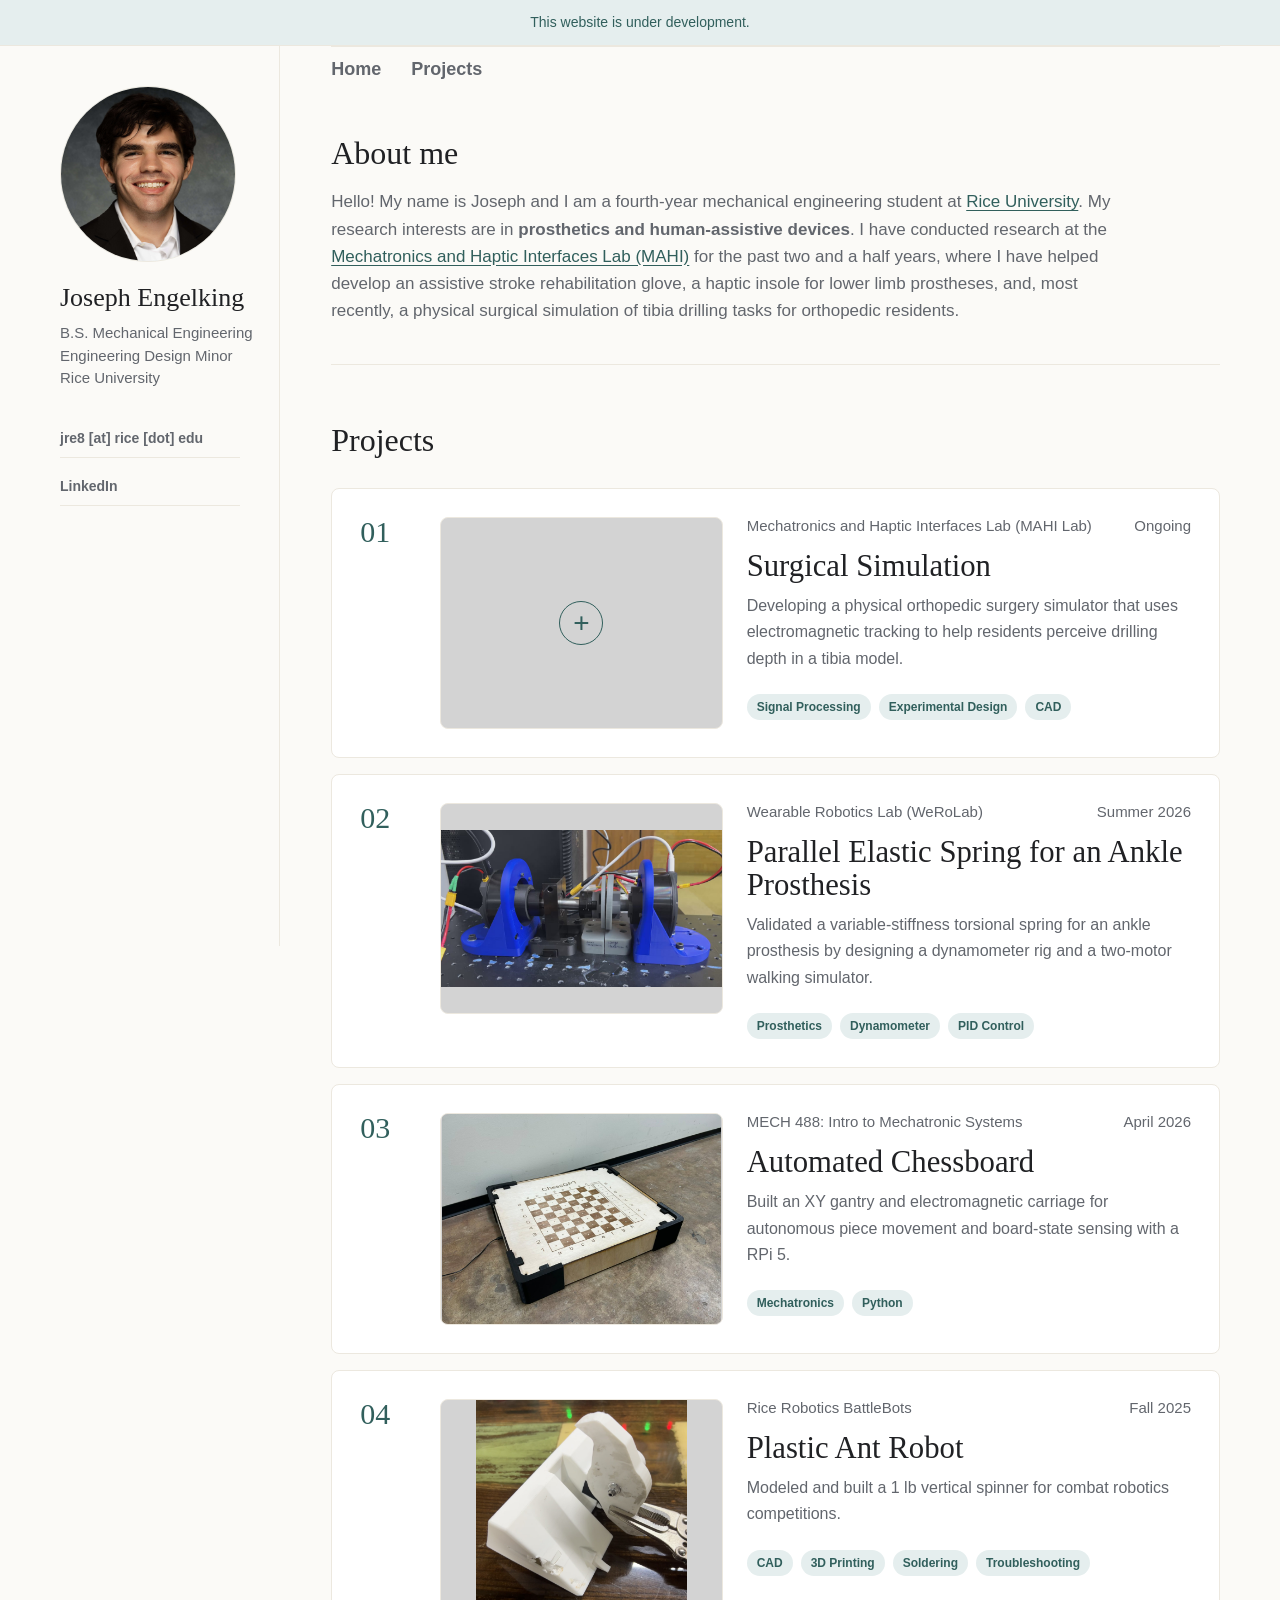
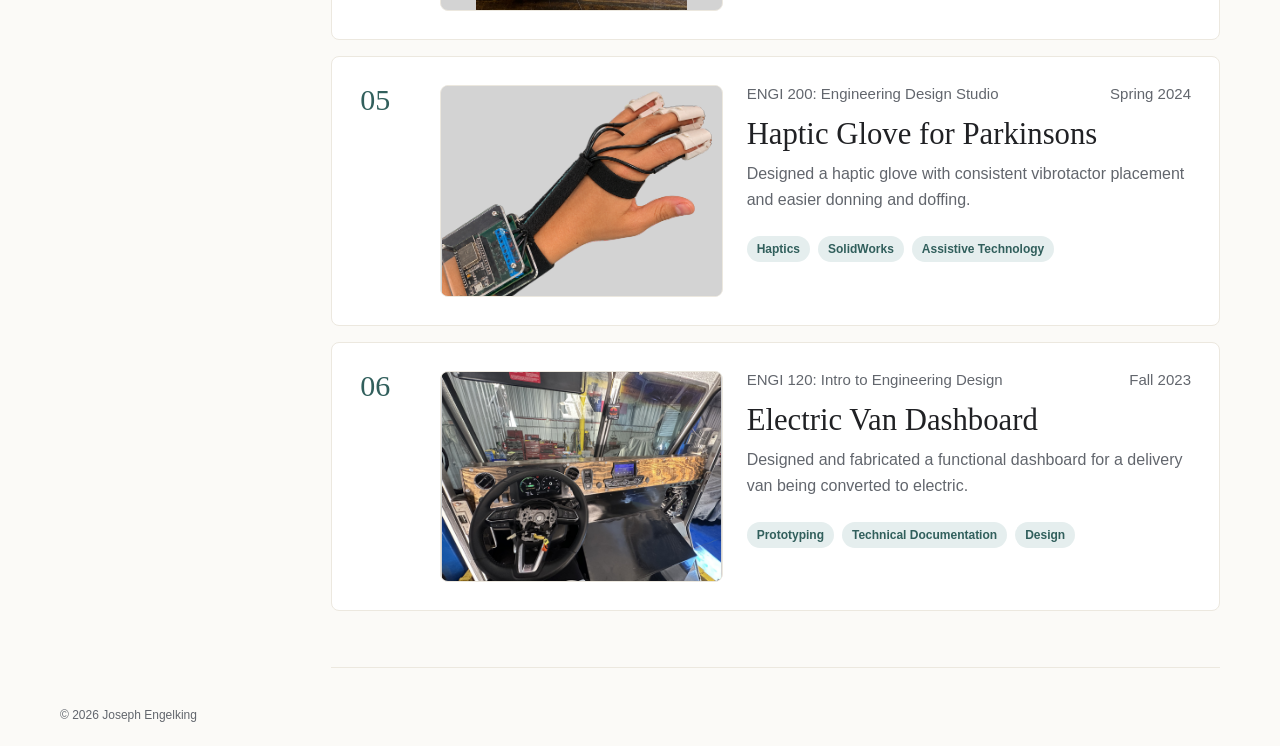
==== commit c80c69ba: "Publish portfolio" ====
--- a/index.html
+++ b/index.html
@@ -1 +1 @@
-<!DOCTYPE html><html lang="en"><head><meta charSet="utf-8"/><meta name="viewport" content="width=device-width, initial-scale=1"/><link rel="preload" href="/headshot-display.webp" as="image"/><link rel="stylesheet" href="/_next/static/chunks/02ipla640cdc7.css" data-precedence="next"/><link rel="preload" as="script" fetchPriority="low" href="/_next/static/chunks/310vm2bl3xxpt.js"/><script src="/_next/static/chunks/1wnov70f88xjy.js" async=""></script><script src="/_next/static/chunks/23e6jep2anmtk.js" async=""></script><script src="/_next/static/chunks/0c98xzjfks9hq.js" async=""></script><script src="/_next/static/chunks/turbopack-2u1d16houkiyo.js" async=""></script><script src="/_next/static/chunks/3qfy96eoyh-ek.js" async=""></script><script src="/_next/static/chunks/3zt_16xndew4w.js" async=""></script><title>Joseph Engelking | Portfolio</title><meta name="description" content="Joseph Engelking, mechanical engineering student at Rice University. Projects in robotics, prosthetics, controls, and human-centered systems."/><script src="/_next/static/chunks/0cz1d0mv5g_q7.js" noModule=""></script></head><body><div hidden=""><!--$--><!--/$--></div><div class="developmentNotice" id="top" role="note">This website is under development.</div><main class="pageShell"><aside class="profileSidebar" aria-label="Profile and contact"><img class="profilePhoto" src="/headshot-display.webp" alt="Joseph Engelking" width="176" height="176"/><h1>Joseph Engelking</h1><p class="profileRole">B.S. Mechanical Engineering<br/>Engineering Design Minor<br/>Rice University</p><div class="sidebarLinks"><a href="mailto:jre8@rice.edu">jre8 [at] rice [dot] edu</a><a href="https://www.linkedin.com/in/josephengelking" target="_blank" rel="noreferrer">LinkedIn</a></div></aside><div class="contentColumn"><nav aria-label="Primary navigation"><a href="#top">Home</a><a href="#work">Projects</a></nav><section class="section about" id="about"><h2>About me</h2><p>Hello! My name is Joseph and I am a fourth-year mechanical engineering student at<!-- --> <a href="https://mech.rice.edu/">Rice University</a>. My research interests are in<!-- --> <strong>prosthetics and human-assistive devices</strong>. I have conducted research at the<!-- --> <a href="https://mahilab.rice.edu/">Mechatronics and Haptic Interfaces Lab (MAHI)</a> <!-- -->for the past two and a half years, where I have helped develop an assistive stroke rehabilitation glove, a haptic insole for lower limb prostheses, and, most recently, a physical surgical simulation of tibia drilling tasks for orthopedic residents.</p></section><section class="section" id="work"><div class="sectionHead"><h2>Projects</h2></div><div class="projects"><a class="projectCard projectCard--surgical-simulation-emf-tracking" href="/projects/surgical-simulation-emf-tracking/"><article><div class="projectNumber">01</div><div class="projectMedia"><div class="imagePlaceholder" aria-label="Surgical Simulation image slot"><span aria-hidden="true">+</span></div></div><div class="projectText"><div class="meta"><span>Mechatronics and Haptic Interfaces Lab (MAHI Lab)</span><span class="projectDate">Ongoing</span></div><h3>Surgical Simulation</h3><p>Developing a physical orthopedic surgery simulator that uses electromagnetic tracking to help residents perceive drilling depth in a tibia model.</p><ul><li>Signal Processing</li><li>Experimental Design</li><li>CAD</li></ul></div></article></a><a class="projectCard projectCard--parallel-elastic-ankle-prosthetic-component" href="/projects/parallel-elastic-ankle-prosthetic-component/"><article><div class="projectNumber">02</div><div class="projectMedia"><img src="/projects/parallel-spring-walking-thumbnail.jpg" sizes="(max-width: 620px) calc(100vw - 64px), 300px" alt="Parallel Elastic Spring for an Ankle Prosthesis project preview" loading="lazy"/></div><div class="projectText"><div class="meta"><span>Wearable Robotics Lab (WeRoLab)</span><span class="projectDate">Summer 2026</span></div><h3>Parallel Elastic Spring for an Ankle Prosthesis</h3><p>Validated a variable-stiffness torsional spring for an ankle prosthesis by designing a dynamometer rig and a two-motor walking simulator.</p><ul><li>Prosthetics</li><li>Dynamometer</li><li>PID Control</li></ul></div></article></a><a class="projectCard projectCard--automated-chessboard-chessgpt" href="/projects/automated-chessboard-chessgpt/"><article><div class="projectNumber">03</div><div class="projectMedia"><img src="/projects/automated-chessboard.jpeg" sizes="(max-width: 620px) calc(100vw - 64px), 300px" alt="Automated Chessboard project preview" loading="lazy"/></div><div class="projectText"><div class="meta"><span>MECH 488: Intro to Mechatronic Systems</span><span class="projectDate">April 2026</span></div><h3>Automated Chessboard</h3><p>Built an XY gantry and electromagnetic carriage for autonomous piece movement and board-state sensing with a RPi 5.</p><ul><li>Mechatronics</li><li>Python</li></ul></div></article></a><a class="projectCard projectCard--plastic-ant-robot-abraham" href="/projects/plastic-ant-robot-abraham/"><article><div class="projectNumber">04</div><div class="projectMedia"><img src="/projects/plastic-ant-robot-thumbnail.jpg" sizes="(max-width: 620px) calc(100vw - 64px), 300px" alt="Plastic Ant Robot project preview" loading="lazy"/></div><div class="projectText"><div class="meta"><span>Rice Robotics BattleBots</span><span class="projectDate">Fall 2025</span></div><h3>Plastic Ant Robot</h3><p>Modeled and built a 1 lb vertical spinner for combat robotics competitions.</p><ul><li>CAD</li><li>3D Printing</li><li>Soldering</li><li>Troubleshooting</li></ul></div></article></a><a class="projectCard projectCard--haptic-glove-for-parkinsons" href="/projects/haptic-glove-for-parkinsons/"><article><div class="projectNumber">05</div><div class="projectMedia"><img src="/projects/haptic-glove-thumbnail.svg" sizes="(max-width: 620px) calc(100vw - 64px), 300px" alt="Haptic Glove for Parkinsons project preview" loading="lazy"/></div><div class="projectText"><div class="meta"><span>ENGI 200: Engineering Design Studio</span><span class="projectDate">Spring 2024</span></div><h3>Haptic Glove for Parkinsons</h3><p>Designed a haptic glove with consistent vibrotactor placement and easier donning and doffing.</p><ul><li>Haptics</li><li>SolidWorks</li><li>Assistive Technology</li></ul></div></article></a><a class="projectCard projectCard--electric-van-evan-dashboard" href="/projects/electric-van-evan-dashboard/"><article><div class="projectNumber">06</div><div class="projectMedia"><img src="/projects/evan-dashboard-final.jpg" srcSet="/projects/evan-dashboard-640.webp 640w, /projects/evan-dashboard-1280.webp 1280w, /projects/evan-dashboard-1920.webp 1920w, /projects/evan-dashboard-final.jpg 4032w" sizes="(max-width: 620px) calc(100vw - 64px), 300px" alt="Electric Van Dashboard project preview" loading="lazy"/></div><div class="projectText"><div class="meta"><span>ENGI 120: Intro to Engineering Design</span><span class="projectDate">Fall 2023</span></div><h3>Electric Van Dashboard</h3><p>Designed and fabricated a functional dashboard for a delivery van being converted to electric.</p><ul><li>Prototyping</li><li>Technical Documentation</li><li>Design</li></ul></div></article></a></div></section></div><footer class="homepageFooter"><small>© <!-- -->2026<!-- --> Joseph Engelking</small></footer></main><!--$--><!--/$--><script id="_R_">(globalThis["TURBOPACK"] || (globalThis["TURBOPACK"] = [])).push({"otherChunks":["static/chunks/310vm2bl3xxpt.js","static/chunks/1wnov70f88xjy.js","static/chunks/23e6jep2anmtk.js","static/chunks/0c98xzjfks9hq.js"],"runtimeModuleIds":[94553]});</script><script src="/_next/static/chunks/310vm2bl3xxpt.js" async=""></script><script>(self.__next_f=self.__next_f||[]).push([0])</script><script>self.__next_f.push([1,"1:\"$Sreact.fragment\"\n2:\"/_next/static/chunks/3qfy96eoyh-ek.js\"\n3:I[39756,[\"$2\"],\"default\"]\n4:I[37457,[\"$2\"],\"default\"]\n6:\"/_next/static/chunks/3zt_16xndew4w.js\"\n7:I[22016,[\"$2\",\"$6\"],\"\"]\n15:\"ViewportBoundary\"\n16:I[97367,[\"$2\"],\"$15\"]\n18:\"MetadataBoundary\"\n19:I[97367,[\"$2\"],\"$18\"]\n1a:\"$Sreact.suspense\"\n1c:I[68027,[\"$2\"],\"default\",1]\n:HL[\"/_next/static/chunks/02ipla640cdc7.css\",\"style\"]\n:HL[\"/headshot-display.webp\",\"image\"]\n5:[[\"children\",{\"s\":\"__PAGE__\",\"h\":512,\"d\":{\"r\":[\"$\",\"$1\",\"c\",{\"children\":[[\"$\",\"main\",null,{\"className\":\"pageShell\",\"children\":[[\"$\",\"aside\",null,{\"className\":\"profileSidebar\",\"aria-label\":\"Profile and contact\",\"children\":[[\"$\",\"img\",null,{\"className\":\"profilePhoto\",\"src\":\"/headshot-display.webp\",\"alt\":\"Joseph Engelking\",\"width\":176,\"height\":176}],[\"$\",\"h1\",null,{\"children\":\"Joseph Engelking\"}],[\"$\",\"p\",null,{\"className\":\"profileRole\",\"children\":[\"B.S. Mechanical Engineering\",[\"$\",\"br\",null,{}],\"Engineering Design Minor\",[\"$\",\"br\",null,{}],\"Rice University\"]}],[\"$\",\"div\",null,{\"className\":\"sidebarLinks\",\"children\":[[\"$\",\"a\",null,{\"href\":\"mailto:jre8@rice.edu\",\"children\":\"jre8 [at] rice [dot] edu\"}],[\"$\",\"a\",null,{\"href\":\"https://www.linkedin.com/in/josephengelking\",\"target\":\"_blank\",\"rel\":\"noreferrer\",\"children\":\"LinkedIn\"}],null]}]]}],[\"$\",\"div\",null,{\"className\":\"contentColumn\",\"children\":[[\"$\",\"nav\",null,{\"aria-label\":\"Primary navigation\",\"children\":[[\"$\",\"a\",null,{\"href\":\"#top\",\"children\":\"Home\"}],[\"$\",\"a\",null,{\"href\":\"#work\",\"children\":\"Projects\"}],null]}],[\"$\",\"section\",null,{\"className\":\"section about\",\"id\":\"about\",\"children\":[[\"$\",\"h2\",null,{\"children\":\"About me\"}],[\"$\",\"p\",null,{\"children\":[\"Hello! My name is Joseph and I am a fourth-year mechanical engineering student at\",\" \",[\"$\",\"a\",null,{\"href\":\"https://mech.rice.edu/\",\"children\":\"Rice University\"}],\". My research interests are in\",\" \",[\"$\",\"strong\",null,{\"children\":\"prosthetics and human-assistive devices\"}],\". I have conducted research at the\",\" \",[\"$\",\"a\",null,{\"href\":\"https://mahilab.rice.edu/\",\"children\":\"Mechatronics and Haptic Interfaces Lab (MAHI)\"}],\" \",\"for the past two and a half years, where I have helped develop an assistive stroke rehabilitation glove, a haptic insole for lower limb prostheses, and, most recently, a physical surgical simulation of tibia drilling tasks for orthopedic residents.\"]}]]}],[\"$\",\"section\",null,{\"className\":\"section\",\"id\":\"work\",\"children\":[[\"$\",\"div\",null,{\"className\":\"sectionHead\",\"children\":[\"$\",\"h2\",null,{\"children\":\"Projects\"}]}],[\"$\",\"div\",null,{\"className\":\"projects\",\"children\":[[\"$\",\"$L7\",\"surgical-simulation-emf-tracking\",{\"className\":\"projectCard projectCard--surgical-simulation-emf-tracking\",\"href\":\"/projects/surgical-simulation-emf-tracking/\",\"children\":[\"$\",\"article\",null,{\"children\":[[\"$\",\"div\",null,{\"className\":\"projectNumber\",\"children\":\"01\"}],[\"$\",\"div\",null,{\"className\":\"projectMedia\",\"children\":[\"$\",\"div\",null,{\"className\":\"imagePlaceholder\",\"aria-label\":\"Surgical Simulation image slot\",\"children\":[\"$\",\"span\",null,{\"aria-hidden\":\"true\",\"children\":\"+\"}]}]}],[\"$\",\"div\",null,{\"className\":\"projectText\",\"children\":[[\"$\",\"div\",null,{\"className\":\"meta\",\"children\":[\"$L8\",\"$L9\"]}],\"$La\",\"$Lb\",\"$Lc\"]}]]}]}],\"$Ld\",\"$Le\",\"$Lf\",\"$L10\",\"$L11\"]}]]}]]}],\"$L12\"]}],[\"$L13\"],\"$L14\"]}],\"p\":false,\"v\":null}}]]\n0:{\"P\":null,\"c\":[\"\",\"\"],\"q\":\"\",\"i\":false,\"t\":{\"t\":{\"s\":\"\",\"h\":528,\"d\":{\"r\":[\"$\",\"$1\",\"c\",{\"children\":[[[\"$\",\"link\",\"0\",{\"rel\":\"stylesheet\",\"href\":\"/_next/static/chunks/02ipla640cdc7.css\",\"precedence\":\"next\",\"crossOrigin\":\"$undefined\",\"nonce\":\"$undefined\"}],[\"$\",\"script\",\"script-0\",{\"src\":\"/_next/static/chunks/3qfy96eoyh-ek.js\",\"async\":true,\"nonce\":\"$undefined\"}]],[\"$\",\"html\",null,{\"lang\":\"en\",\"children\":[\"$\",\"body\",null,{\"children\":[[\"$\",\"div\",null,{\"className\":\"developmentNotice\",\"id\":\"top\",\"role\":\"note\",\"children\":\"This website is under development.\"}],[\"$\",\"$L3\",null,{\"parallelRouterKey\":\"children\",\"error\":\"$undefined\",\"errorStyles\":\"$undefined\",\"errorScripts\":\"$undefined\",\"template\":[\"$\",\"$L4\",null,{}],\"templateStyles\":\"$undefined\",\"templateScripts\":\"$undefined\",\"notFound\":[[[\"$\",\"title\",null,{\"children\":\"404: This page could not be found.\"}],[\"$\",\"div\",null,{\"style\":{\"fontFamily\":\"system-ui,\\\"Segoe UI\\\",Roboto,Helvetica,Arial,sans-serif,\\\"Apple Color Emoji\\\",\\\"Segoe UI Emoji\\\"\",\"height\":\"100vh\",\"textAlign\":\"center\",\"display\":\"flex\",\"flexDirection\":\"column\",\"alignItems\":\"center\",\"justifyContent\":\"center\"},\"children\":[\"$\",\"div\",null,{\"children\":[[\"$\",\"style\",null,{\"dangerouslySetInnerHTML\":{\"__html\":\"body{color:#000;background:#fff;margin:0}.next-error-h1{border-right:1px solid rgba(0,0,0,.3)}@media (prefers-color-scheme:dark){body{color:#fff;background:#000}.next-error-h1{border-right:1px solid rgba(255,255,255,.3)}}\"}}],[\"$\",\"h1\",null,{\"className\":\"next-error-h1\",\"style\":{\"display\":\"inline-block\",\"margin\":\"0 20px 0 0\",\"padding\":\"0 23px 0 0\",\"fontSize\":24,\"fontWeight\":500,\"verticalAlign\":\"top\",\"lineHeight\":\"49px\"},\"children\":404}],[\"$\",\"div\",null,{\"style\":{\"display\":\"inline-block\"},\"children\":[\"$\",\"h2\",null,{\"style\":{\"fontSize\":14,\"fontWeight\":400,\"lineHeight\":\"49px\",\"margin\":0},\"children\":\"This page could not be found.\"}]}]]}]}]],[]],\"forbidden\":\"$undefined\",\"unauthorized\":\"$undefined\"}]]}]}]]}],\"p\":false,\"v\":null},\"c\":\"$Q5\"},\"h\":{\"r\":[\"$\",\"$1\",\"h\",{\"children\":[null,[\"$\",\"$L16\",null,{\"children\":\"$L17\"}],[\"$\",\"$L19\",null,{\"children\":[[\"$\",\"div\",null,{\"hidden\":true,\"children\":[\"$\",\"$1a\",null,{\"name\":\"Next.Metadata\",\"children\":\"$L1b\"}]}],null]}],null]}],\"p\":false,\"v\":null}},\"m\":\"$undefined\",\"G\":[\"$1c\",[[\"$\",\"link\",\"0\",{\"rel\":\"stylesheet\",\"href\":\"/_next/static/chunks/02ipla640cdc7.css\",\"precedence\":\"next\",\"crossOrigin\":\"$undefined\",\"nonce\":\"$undefined\"}]]],\"S\":true,\"r\":\"$undefined\",\"s\":\"$undefined\",\"a\":\"$undefined\",\"l\":\"$undefined\",\"p\":\"$undefined\",\"d\":\"$undefined\",\"b\":\"Dfi0Yx9oPQ_K5CmrjuCr0\"}\n1d:I[97367,[\"$2\"],\"OutletBoundary\"]\n8:[\"$\",\"span\",null,{\"children\":\"Mechatronics and Haptic Interfaces Lab (MAHI Lab)\"}]\n9:[\"$\",\"span\",null,{\"className\":\"projectDate\",\"children\":\"Ongoing\"}]\na:[\"$\",\"h3\",null,{\"children\":\"Surgical Simulation\"}]\nb:[\"$\",\"p\",null,{\"children\":\"Developing a physical orthopedic surgery simulator that uses electromagnetic tracking to help residents perceive drilling depth in a tibia model.\"}]\nc:[\"$\",\"ul\",null,{\"children\":[[\"$\",\"li\",\"Signal Processing\",{\"children\":\"Signal Processing\"}],[\"$\",\"li\",\"Experimental Design\",{\"children\":\"Experimental Design\"}],[\"$\",\"li\",\"CAD\",{\"children\":\"CAD\"}]]}]\nd:[\"$\",\"$L7\",\"parallel-elastic-ankle-prosthetic-component\",{\"className\":\"projectCard projectCard--parallel-elastic-ankle-prosthetic-component\",\"href\":\"/projects/parallel-elastic-ankle-prosthetic-component/\",\"children\":[\"$\",\"article\",null,{\"children\":[[\"$\",\"div\",null,{\"className\":\"projectNumber\",\"children\":\"02\"}],[\"$\",\"div\",null,{\"className\":\"projectMedia\",\"children\":[\"$\",\"img\",null,{\"src\":\"/projects/parallel-spring-walking-thumbnail.jpg\",\"srcSet\":\"$undefined\",\"sizes\":\"(max-width: 620px) calc(100vw - 64px), 300px\",\"alt\":\"Parallel Elastic Spring for an Ankle Prosthesis project preview\",\"loading\":\"lazy\"}]}],[\"$\",\"div\",null,{\"className\":\"projectText\",\"children\":[[\"$\",\"div\",null,{\"className\":\"meta\",\"children\":[[\"$\",\"span\",null,{\"children\":\"Wearable Robotics Lab (WeRoLab)\"}],[\"$\",\"span\",null,{\"className\":\"projectDate\",\"children\":\"Summer 2026\"}]]}],[\"$\",\"h3\",null,{\"children\":\"Parallel Elastic Spring for an Ankle Prosthesis\"}],[\"$\",\"p\",null,{\"children\":\"Validated a variable-stiffness torsional spring for an ankle prosthesis by designing a dynamometer rig and a two-motor walking simulator.\"}],[\"$\",\"ul\",null,{\"children\":[[\"$\",\"li\",\"Prosthetics\",{\"children\":\"Prosthetics\"}],[\"$\",\"li\",\"Dynamometer\",{\"children\":\"Dynamometer\"}],[\"$\",\"li\",\"PID Control\",{\"children\":\"PID Control\"}]]}]]}]]}]}]\ne:[\"$\",\"$L7\",\"automated-chessboard-chessgpt\",{\"className\":\"projectCard projectCard--automated-chessboard-chessgpt\",\"href\":\"/projects/automated-chessboard-chessgpt/\",\"children\":[\"$\",\"article\",null,{\"children\":[[\"$\",\"div\",null,{\"className\":\"projectNumber\",\"children\":\"03\"}],[\"$\",\"div\",null,{\"className\":\"projectMedia\",\"children\":[\"$\",\"img\",null,{\"src\":\"/projects/automated-chessboard.jpeg\",\"srcSet\":\"$undefined\",\"sizes\":\"(max-width: 620px) calc(100vw - 64px), 300px\",\"alt\":\"Automated Chessboard project preview\",\"loading\":\"lazy\"}]}],[\"$\",\"div\",null,{\"className\":\"projectText\",\"children\":[[\"$\",\"div\",null,{\"className\":\"meta\",\"children\":[[\"$\",\"span\",null,{\"children\":\"MECH 488: Intro to Mechatronic Systems\"}],[\"$\",\"span\",null,{\"className\":\"projectDate\",\"children\":\"April 2026\"}]]}],[\"$\",\"h3\",null,{\"children\":\"Automated Chessboard\"}],[\"$\",\"p\",null,{\"children\":\"Built an XY gantry and electromagnetic carriage for autonomous piece movement and board-state sensing with a RPi 5.\"}],[\"$\",\"ul\",null,{\"children\":[[\"$\",\"li\",\"Mechatronics\",{\"children\":\"Mechatronics\"}],[\"$\",\"li\",\"Python\",{\"children\":\"Python\"}]]}]]}]]}]}]\nf:[\"$\",\"$L7\",\"plastic-ant-robot-abraham\",{\"className\":\"projectCard projectCard--plastic-ant-robot-abraham\",\"href\":\"/projects/plastic-ant-robot-abraham/\",\"children\":[\"$\",\"article\",null,{\"children\":[[\"$\",\"div\",null,{\"className\":\"projectNumber\",\"children\":\"04\"}],[\"$\",\"div\",null,{\"className\":\"projectMedia\",\"children\":[\"$\",\"img\",null,{\"src\":\"/projects/plastic-ant-robot-thumbnail.jpg\",\"srcSet\":\"$undefined\",\"sizes\":\"(max-width: 620px) calc(100vw - 64px), 300px\",\"alt\":\"Plastic Ant Robot project preview\",\"loading\":\"lazy\"}]}],[\"$\",\"div\",null,{\"className\":\"projectText\",\"children\":[[\"$\",\"div\",null,{\"className\":\"meta\",\"children\":[[\"$\",\"span\",null,{\"children\":\"Rice Robotics BattleBots\"}],[\"$\",\"span\",null,{\"className\":\"projectDate\",\"children\":\"Fall 2025\"}]]}],[\"$\",\"h3\",null,{\"children\":\"Plastic Ant Robot\"}],[\"$\",\"p\",null,{\"children\":\"Modeled and built a 1 lb vertical spinner for combat robotics competitions.\"}],[\"$\",\"ul\",null,{\"children\":[[\"$\",\"li\",\"CAD\",{\"children\":\"CAD\"}],[\"$\",\"li\",\"3D Printing\",{\"children\":\"3D Printing\"}],[\"$\",\"li\",\"Soldering\",{\"children\":\"Soldering\"}],[\"$\",\"li\",\"Troubleshooting\",{\"children\":\"Troubleshooting\"}]]}]]}]]}]}]\n10:[\"$\",\"$L7\",\"haptic-glove-for-parkinsons\",{\"className\":\"projectCard projectCard--haptic-glove-for-parkinsons\",\"href\":\"/projects/haptic-glove-for-parkinsons/\",\"children\":[\"$\",\"article\",null,{\"children\":[[\"$\",\"div\",null,{\"className\":\"projectNumber\",\"children\":\"05\"}],[\"$\",\"div\",null,{\"className\":\"projectMedia\",\"children\":[\"$\",\"img\",null,{\"src\":\"/projects/haptic-glove-thumbnail.svg\",\"srcSet\":\"$undefined\",\"sizes\":\"(max-width: 620px) calc(100vw - 64px), 300px\",\"alt\":\"Haptic Glove for Parkinsons project preview\",\"loading\":\"lazy\"}]}],[\"$\",\"div\",null,{\"className\":\"projectText\",\"children\":[[\"$\",\"div\",null,{\"className\":\"meta\",\"children\":[[\"$\",\"span\",null,{\"children\":\"ENGI 200: Engineering Design Studio\"}],[\"$\",\"span\",null,{\"className\":\"projectDate\",\"children\":\"Spring 2024\"}]]}],[\"$\",\"h3\",null,{\"children\":\"Haptic Glove for Parkinsons\"}],[\"$\",\"p\",null,{\"children\":\"Designed a haptic glove with consistent vibrotactor placement and easier donning and doffing.\"}],[\"$\",\"ul\",null,{\"children\":[[\"$\",\"li\",\"Haptics\",{\"children\":\"Haptics\"}],[\"$\",\"li\",\"SolidWorks\",{\"children\":\"SolidWorks\"}],[\"$\",\"li\",\"Assistive Technology\",{\"children\":\"Assistive Technology\"}]]}]]}]]}]}]\n11:[\"$\",\"$L7\",\"electric-van-evan-dashboard\",{\"className\":\"projectCard projectCard--electric-van-evan-dashboard\",\"href\":\"/projects/electric-van-evan-dashboard/\",\"children\":[\"$\",\"article\",null,{\"children\":[[\"$\",\"div\",null,{\"className\":\"projectNumber\",\"children\":\"06\"}],[\"$\",\"div\",null,{\"className\":\"projectMedia\",\"children\":[\"$\",\"img\",null,{\"src\":\"/projects/evan-dashboard-final.jpg\",\"srcSet\":\"/projects/evan-dashboard-640.webp 640w, /projects/evan-dashboard-1280.webp 1280w, /projects/evan-dashboard-1920.webp 1920w, /projects/evan-dashboard-final.jpg 4032w\",\"sizes\":\"(max-width: 620px) calc(100vw - 64px), 300px\",\"alt\":\"Electric Van Dashboard project preview\",\"loading\":\"lazy\"}]}],[\"$\",\"div\",null,{\"className\":\"projectText\",\"children\":[[\"$\",\"div\",null,{\"className\":\"meta\",\"children\":[[\"$\",\"span\",null,{\"children\":\"ENGI 120: Intro to Engineering Design\"}],[\"$\",\"span\",null,{\"className\":\"projectDate\",\"children\":\"Fall 2023\"}]]}],[\"$\",\"h3\",null,{\"children\":\"Electric Van Dashboard\"}],[\"$\",\"p\",null,{\"children\":\"Designed and fabricated a functional dashboard for a delivery van being converted to electric.\"}],[\"$\",\"ul\",null,{\"children\":[[\"$\",\"li\",\"Prototyping\",{\"children\":\"Prototyping\"}],[\"$\",\"li\",\"Technical Documentation\",{\"children\":\"Technical Documentation\"}],[\"$\",\"li\",\"Design\",{\"children\":\"Design\"}]]}]]}]]}]}]\n12:[\"$\",\"footer\",null,{\"className\":\"homepageFooter\",\"children\":[\"$\",\"small\",null,{\"children\":[\"© \",2026,\" Joseph Engelking\"]}]}]\n13:[\"$\",\"script\",\"script-0\",{\"src\":\"/_next/static/chunks/3zt_16xndew4w.js\",\"async\":true,\"nonce\":\"$undefined\"}]\n14:[\"$\",\"$L1d\",null,{\"children\":[\"$\",\"$1a\",null,{\"name\":\"Next.MetadataOutlet\",\"children\":\"$@1e\"}]}]\n17:[[\"$\",\"meta\",\"0\",{\"charSet\":\"utf-8\"}],[\"$\",\"meta\",\"1\",{\"name\":\"viewport\",\"content\":\"width=device-width, initial-scale=1\"}]]\n1b:[[\"$\",\"title\",\"0\",{\"children\":\"Joseph Engelking | Portfolio\"}],[\"$\",\"meta\",\"1\",{\"name\":\"description\",\"content\":\"Joseph Engelking, mechanical engineering student at Rice University. Projects in robotics, prosthetics, controls, and human-centered systems.\"}]]\n1e:null\n"])</script></body></html>+<!DOCTYPE html><html lang="en"><head><meta charSet="utf-8"/><meta name="viewport" content="width=device-width, initial-scale=1"/><link rel="preload" href="/headshot-display.webp" as="image"/><link rel="stylesheet" href="/_next/static/chunks/0_vr8rklkvac8.css" data-precedence="next"/><link rel="preload" as="script" fetchPriority="low" href="/_next/static/chunks/310vm2bl3xxpt.js"/><script src="/_next/static/chunks/1wnov70f88xjy.js" async=""></script><script src="/_next/static/chunks/23e6jep2anmtk.js" async=""></script><script src="/_next/static/chunks/0c98xzjfks9hq.js" async=""></script><script src="/_next/static/chunks/turbopack-2u1d16houkiyo.js" async=""></script><script src="/_next/static/chunks/3qfy96eoyh-ek.js" async=""></script><script src="/_next/static/chunks/3zt_16xndew4w.js" async=""></script><title>Joseph Engelking | Portfolio</title><meta name="description" content="Joseph Engelking, mechanical engineering student at Rice University. Projects in robotics, prosthetics, controls, and human-centered systems."/><script src="/_next/static/chunks/0cz1d0mv5g_q7.js" noModule=""></script></head><body><div hidden=""><!--$--><!--/$--></div><div class="developmentNotice" id="top" role="note">This website is under development.</div><main class="pageShell"><aside class="profileSidebar" aria-label="Profile and contact"><img class="profilePhoto" src="/headshot-display.webp" alt="Joseph Engelking" width="176" height="176"/><h1>Joseph Engelking</h1><p class="profileRole">B.S. Mechanical Engineering<br/>Engineering Design Minor<br/>Rice University</p><div class="sidebarLinks"><a href="mailto:jre8@rice.edu">jre8 [at] rice [dot] edu</a><a href="https://www.linkedin.com/in/josephengelking" target="_blank" rel="noreferrer">LinkedIn</a></div></aside><div class="contentColumn"><nav aria-label="Primary navigation"><a href="#top">Home</a><a href="#work">Projects</a></nav><section class="section about" id="about"><h2>About me</h2><p>Hello! My name is Joseph and I am a fourth-year mechanical engineering student at<!-- --> <a href="https://mech.rice.edu/">Rice University</a>. My research interests are in<!-- --> <strong>prosthetics and human-assistive devices</strong>. I have conducted research at the<!-- --> <a href="https://mahilab.rice.edu/">Mechatronics and Haptic Interfaces Lab (MAHI)</a> <!-- -->for the past two and a half years, where I have helped develop an assistive stroke rehabilitation glove, a haptic insole for lower limb prostheses, and, most recently, a physical surgical simulation of tibia drilling tasks for orthopedic residents.</p></section><section class="section" id="work"><div class="sectionHead"><h2>Projects</h2></div><div class="projects"><a class="projectCard projectCard--surgical-simulation-emf-tracking" href="/projects/surgical-simulation-emf-tracking/"><article><div class="projectNumber">01</div><div class="projectMedia"><div class="imagePlaceholder" aria-label="Surgical Simulation image slot"><span aria-hidden="true">+</span></div></div><div class="projectText"><div class="meta"><span>Mechatronics and Haptic Interfaces Lab (MAHI Lab)</span><span class="projectDate">Ongoing</span></div><h3>Surgical Simulation</h3><p>Developing a physical orthopedic surgery simulator that uses electromagnetic tracking to help residents perceive drilling depth in a tibia model.</p><ul><li>Signal Processing</li><li>Experimental Design</li><li>CAD</li></ul></div></article></a><a class="projectCard projectCard--parallel-elastic-ankle-prosthetic-component" href="/projects/parallel-elastic-ankle-prosthetic-component/"><article><div class="projectNumber">02</div><div class="projectMedia"><img src="/projects/parallel-spring-walking-thumbnail.jpg" sizes="(max-width: 620px) calc(100vw - 64px), 300px" alt="Parallel Elastic Spring for an Ankle Prosthesis project preview" loading="lazy"/></div><div class="projectText"><div class="meta"><span>Wearable Robotics Lab (WeRoLab)</span><span class="projectDate">Summer 2026</span></div><h3>Parallel Elastic Spring for an Ankle Prosthesis</h3><p>Validated a variable-stiffness torsional spring for an ankle prosthesis by designing a dynamometer rig and a two-motor walking simulator.</p><ul><li>Prosthetics</li><li>Dynamometer</li><li>PID Control</li></ul></div></article></a><a class="projectCard projectCard--automated-chessboard-chessgpt" href="/projects/automated-chessboard-chessgpt/"><article><div class="projectNumber">03</div><div class="projectMedia"><img src="/projects/automated-chessboard.jpeg" sizes="(max-width: 620px) calc(100vw - 64px), 300px" alt="Automated Chessboard project preview" loading="lazy"/></div><div class="projectText"><div class="meta"><span>MECH 488: Intro to Mechatronic Systems</span><span class="projectDate">April 2026</span></div><h3>Automated Chessboard</h3><p>Built an XY gantry and electromagnetic carriage for autonomous piece movement and board-state sensing with a RPi 5.</p><ul><li>Mechatronics</li><li>Python</li></ul></div></article></a><a class="projectCard projectCard--plastic-ant-robot-abraham" href="/projects/plastic-ant-robot-abraham/"><article><div class="projectNumber">04</div><div class="projectMedia"><img src="/projects/plastic-ant-robot-thumbnail.jpg" sizes="(max-width: 620px) calc(100vw - 64px), 300px" alt="Plastic Ant Robot project preview" loading="lazy"/></div><div class="projectText"><div class="meta"><span>Rice Robotics BattleBots</span><span class="projectDate">Fall 2025</span></div><h3>Plastic Ant Robot</h3><p>Modeled and built a 1 lb vertical spinner for combat robotics competitions.</p><ul><li>CAD</li><li>3D Printing</li><li>Soldering</li><li>Troubleshooting</li></ul></div></article></a><a class="projectCard projectCard--haptic-glove-for-parkinsons" href="/projects/haptic-glove-for-parkinsons/"><article><div class="projectNumber">05</div><div class="projectMedia"><img src="/projects/haptic-glove-thumbnail.svg" sizes="(max-width: 620px) calc(100vw - 64px), 300px" alt="Haptic Glove for Parkinsons project preview" loading="lazy"/></div><div class="projectText"><div class="meta"><span>ENGI 200: Engineering Design Studio</span><span class="projectDate">Spring 2024</span></div><h3>Haptic Glove for Parkinsons</h3><p>Designed a haptic glove with consistent vibrotactor placement and easier donning and doffing.</p><ul><li>Haptics</li><li>SolidWorks</li><li>Assistive Technology</li></ul></div></article></a><a class="projectCard projectCard--electric-van-evan-dashboard" href="/projects/electric-van-evan-dashboard/"><article><div class="projectNumber">06</div><div class="projectMedia"><img src="/projects/evan-dashboard-final.jpg" srcSet="/projects/evan-dashboard-640.webp 640w, /projects/evan-dashboard-1280.webp 1280w, /projects/evan-dashboard-1920.webp 1920w, /projects/evan-dashboard-final.jpg 4032w" sizes="(max-width: 620px) calc(100vw - 64px), 300px" alt="Electric Van Dashboard project preview" loading="lazy"/></div><div class="projectText"><div class="meta"><span>ENGI 120: Intro to Engineering Design</span><span class="projectDate">Fall 2023</span></div><h3>Electric Van Dashboard</h3><p>Designed and fabricated a functional dashboard for a delivery van being converted to electric.</p><ul><li>Prototyping</li><li>Technical Documentation</li><li>Design</li></ul></div></article></a></div></section></div><footer class="homepageFooter"><small>© <!-- -->2026<!-- --> Joseph Engelking</small></footer></main><!--$--><!--/$--><script id="_R_">(globalThis["TURBOPACK"] || (globalThis["TURBOPACK"] = [])).push({"otherChunks":["static/chunks/310vm2bl3xxpt.js","static/chunks/1wnov70f88xjy.js","static/chunks/23e6jep2anmtk.js","static/chunks/0c98xzjfks9hq.js"],"runtimeModuleIds":[94553]});</script><script src="/_next/static/chunks/310vm2bl3xxpt.js" async=""></script><script>(self.__next_f=self.__next_f||[]).push([0])</script><script>self.__next_f.push([1,"1:\"$Sreact.fragment\"\n2:\"/_next/static/chunks/3qfy96eoyh-ek.js\"\n3:I[39756,[\"$2\"],\"default\"]\n4:I[37457,[\"$2\"],\"default\"]\n6:\"/_next/static/chunks/3zt_16xndew4w.js\"\n7:I[22016,[\"$2\",\"$6\"],\"\"]\n15:\"ViewportBoundary\"\n16:I[97367,[\"$2\"],\"$15\"]\n18:\"MetadataBoundary\"\n19:I[97367,[\"$2\"],\"$18\"]\n1a:\"$Sreact.suspense\"\n1c:I[68027,[\"$2\"],\"default\",1]\n:HL[\"/_next/static/chunks/0_vr8rklkvac8.css\",\"style\"]\n:HL[\"/headshot-display.webp\",\"image\"]\n5:[[\"children\",{\"s\":\"__PAGE__\",\"h\":512,\"d\":{\"r\":[\"$\",\"$1\",\"c\",{\"children\":[[\"$\",\"main\",null,{\"className\":\"pageShell\",\"children\":[[\"$\",\"aside\",null,{\"className\":\"profileSidebar\",\"aria-label\":\"Profile and contact\",\"children\":[[\"$\",\"img\",null,{\"className\":\"profilePhoto\",\"src\":\"/headshot-display.webp\",\"alt\":\"Joseph Engelking\",\"width\":176,\"height\":176}],[\"$\",\"h1\",null,{\"children\":\"Joseph Engelking\"}],[\"$\",\"p\",null,{\"className\":\"profileRole\",\"children\":[\"B.S. Mechanical Engineering\",[\"$\",\"br\",null,{}],\"Engineering Design Minor\",[\"$\",\"br\",null,{}],\"Rice University\"]}],[\"$\",\"div\",null,{\"className\":\"sidebarLinks\",\"children\":[[\"$\",\"a\",null,{\"href\":\"mailto:jre8@rice.edu\",\"children\":\"jre8 [at] rice [dot] edu\"}],[\"$\",\"a\",null,{\"href\":\"https://www.linkedin.com/in/josephengelking\",\"target\":\"_blank\",\"rel\":\"noreferrer\",\"children\":\"LinkedIn\"}],null]}]]}],[\"$\",\"div\",null,{\"className\":\"contentColumn\",\"children\":[[\"$\",\"nav\",null,{\"aria-label\":\"Primary navigation\",\"children\":[[\"$\",\"a\",null,{\"href\":\"#top\",\"children\":\"Home\"}],[\"$\",\"a\",null,{\"href\":\"#work\",\"children\":\"Projects\"}],null]}],[\"$\",\"section\",null,{\"className\":\"section about\",\"id\":\"about\",\"children\":[[\"$\",\"h2\",null,{\"children\":\"About me\"}],[\"$\",\"p\",null,{\"children\":[\"Hello! My name is Joseph and I am a fourth-year mechanical engineering student at\",\" \",[\"$\",\"a\",null,{\"href\":\"https://mech.rice.edu/\",\"children\":\"Rice University\"}],\". My research interests are in\",\" \",[\"$\",\"strong\",null,{\"children\":\"prosthetics and human-assistive devices\"}],\". I have conducted research at the\",\" \",[\"$\",\"a\",null,{\"href\":\"https://mahilab.rice.edu/\",\"children\":\"Mechatronics and Haptic Interfaces Lab (MAHI)\"}],\" \",\"for the past two and a half years, where I have helped develop an assistive stroke rehabilitation glove, a haptic insole for lower limb prostheses, and, most recently, a physical surgical simulation of tibia drilling tasks for orthopedic residents.\"]}]]}],[\"$\",\"section\",null,{\"className\":\"section\",\"id\":\"work\",\"children\":[[\"$\",\"div\",null,{\"className\":\"sectionHead\",\"children\":[\"$\",\"h2\",null,{\"children\":\"Projects\"}]}],[\"$\",\"div\",null,{\"className\":\"projects\",\"children\":[[\"$\",\"$L7\",\"surgical-simulation-emf-tracking\",{\"className\":\"projectCard projectCard--surgical-simulation-emf-tracking\",\"href\":\"/projects/surgical-simulation-emf-tracking/\",\"children\":[\"$\",\"article\",null,{\"children\":[[\"$\",\"div\",null,{\"className\":\"projectNumber\",\"children\":\"01\"}],[\"$\",\"div\",null,{\"className\":\"projectMedia\",\"children\":[\"$\",\"div\",null,{\"className\":\"imagePlaceholder\",\"aria-label\":\"Surgical Simulation image slot\",\"children\":[\"$\",\"span\",null,{\"aria-hidden\":\"true\",\"children\":\"+\"}]}]}],[\"$\",\"div\",null,{\"className\":\"projectText\",\"children\":[[\"$\",\"div\",null,{\"className\":\"meta\",\"children\":[\"$L8\",\"$L9\"]}],\"$La\",\"$Lb\",\"$Lc\"]}]]}]}],\"$Ld\",\"$Le\",\"$Lf\",\"$L10\",\"$L11\"]}]]}]]}],\"$L12\"]}],[\"$L13\"],\"$L14\"]}],\"p\":false,\"v\":null}}]]\n0:{\"P\":null,\"c\":[\"\",\"\"],\"q\":\"\",\"i\":false,\"t\":{\"t\":{\"s\":\"\",\"h\":528,\"d\":{\"r\":[\"$\",\"$1\",\"c\",{\"children\":[[[\"$\",\"link\",\"0\",{\"rel\":\"stylesheet\",\"href\":\"/_next/static/chunks/0_vr8rklkvac8.css\",\"precedence\":\"next\",\"crossOrigin\":\"$undefined\",\"nonce\":\"$undefined\"}],[\"$\",\"script\",\"script-0\",{\"src\":\"/_next/static/chunks/3qfy96eoyh-ek.js\",\"async\":true,\"nonce\":\"$undefined\"}]],[\"$\",\"html\",null,{\"lang\":\"en\",\"children\":[\"$\",\"body\",null,{\"children\":[[\"$\",\"div\",null,{\"className\":\"developmentNotice\",\"id\":\"top\",\"role\":\"note\",\"children\":\"This website is under development.\"}],[\"$\",\"$L3\",null,{\"parallelRouterKey\":\"children\",\"error\":\"$undefined\",\"errorStyles\":\"$undefined\",\"errorScripts\":\"$undefined\",\"template\":[\"$\",\"$L4\",null,{}],\"templateStyles\":\"$undefined\",\"templateScripts\":\"$undefined\",\"notFound\":[[[\"$\",\"title\",null,{\"children\":\"404: This page could not be found.\"}],[\"$\",\"div\",null,{\"style\":{\"fontFamily\":\"system-ui,\\\"Segoe UI\\\",Roboto,Helvetica,Arial,sans-serif,\\\"Apple Color Emoji\\\",\\\"Segoe UI Emoji\\\"\",\"height\":\"100vh\",\"textAlign\":\"center\",\"display\":\"flex\",\"flexDirection\":\"column\",\"alignItems\":\"center\",\"justifyContent\":\"center\"},\"children\":[\"$\",\"div\",null,{\"children\":[[\"$\",\"style\",null,{\"dangerouslySetInnerHTML\":{\"__html\":\"body{color:#000;background:#fff;margin:0}.next-error-h1{border-right:1px solid rgba(0,0,0,.3)}@media (prefers-color-scheme:dark){body{color:#fff;background:#000}.next-error-h1{border-right:1px solid rgba(255,255,255,.3)}}\"}}],[\"$\",\"h1\",null,{\"className\":\"next-error-h1\",\"style\":{\"display\":\"inline-block\",\"margin\":\"0 20px 0 0\",\"padding\":\"0 23px 0 0\",\"fontSize\":24,\"fontWeight\":500,\"verticalAlign\":\"top\",\"lineHeight\":\"49px\"},\"children\":404}],[\"$\",\"div\",null,{\"style\":{\"display\":\"inline-block\"},\"children\":[\"$\",\"h2\",null,{\"style\":{\"fontSize\":14,\"fontWeight\":400,\"lineHeight\":\"49px\",\"margin\":0},\"children\":\"This page could not be found.\"}]}]]}]}]],[]],\"forbidden\":\"$undefined\",\"unauthorized\":\"$undefined\"}]]}]}]]}],\"p\":false,\"v\":null},\"c\":\"$Q5\"},\"h\":{\"r\":[\"$\",\"$1\",\"h\",{\"children\":[null,[\"$\",\"$L16\",null,{\"children\":\"$L17\"}],[\"$\",\"$L19\",null,{\"children\":[[\"$\",\"div\",null,{\"hidden\":true,\"children\":[\"$\",\"$1a\",null,{\"name\":\"Next.Metadata\",\"children\":\"$L1b\"}]}],null]}],null]}],\"p\":false,\"v\":null}},\"m\":\"$undefined\",\"G\":[\"$1c\",[[\"$\",\"link\",\"0\",{\"rel\":\"stylesheet\",\"href\":\"/_next/static/chunks/0_vr8rklkvac8.css\",\"precedence\":\"next\",\"crossOrigin\":\"$undefined\",\"nonce\":\"$undefined\"}]]],\"S\":true,\"r\":\"$undefined\",\"s\":\"$undefined\",\"a\":\"$undefined\",\"l\":\"$undefined\",\"p\":\"$undefined\",\"d\":\"$undefined\",\"b\":\"KME4v4Y1NPCKfS_iUSjPu\"}\n1d:I[97367,[\"$2\"],\"OutletBoundary\"]\n8:[\"$\",\"span\",null,{\"children\":\"Mechatronics and Haptic Interfaces Lab (MAHI Lab)\"}]\n9:[\"$\",\"span\",null,{\"className\":\"projectDate\",\"children\":\"Ongoing\"}]\na:[\"$\",\"h3\",null,{\"children\":\"Surgical Simulation\"}]\nb:[\"$\",\"p\",null,{\"children\":\"Developing a physical orthopedic surgery simulator that uses electromagnetic tracking to help residents perceive drilling depth in a tibia model.\"}]\nc:[\"$\",\"ul\",null,{\"children\":[[\"$\",\"li\",\"Signal Processing\",{\"children\":\"Signal Processing\"}],[\"$\",\"li\",\"Experimental Design\",{\"children\":\"Experimental Design\"}],[\"$\",\"li\",\"CAD\",{\"children\":\"CAD\"}]]}]\nd:[\"$\",\"$L7\",\"parallel-elastic-ankle-prosthetic-component\",{\"className\":\"projectCard projectCard--parallel-elastic-ankle-prosthetic-component\",\"href\":\"/projects/parallel-elastic-ankle-prosthetic-component/\",\"children\":[\"$\",\"article\",null,{\"children\":[[\"$\",\"div\",null,{\"className\":\"projectNumber\",\"children\":\"02\"}],[\"$\",\"div\",null,{\"className\":\"projectMedia\",\"children\":[\"$\",\"img\",null,{\"src\":\"/projects/parallel-spring-walking-thumbnail.jpg\",\"srcSet\":\"$undefined\",\"sizes\":\"(max-width: 620px) calc(100vw - 64px), 300px\",\"alt\":\"Parallel Elastic Spring for an Ankle Prosthesis project preview\",\"loading\":\"lazy\"}]}],[\"$\",\"div\",null,{\"className\":\"projectText\",\"children\":[[\"$\",\"div\",null,{\"className\":\"meta\",\"children\":[[\"$\",\"span\",null,{\"children\":\"Wearable Robotics Lab (WeRoLab)\"}],[\"$\",\"span\",null,{\"className\":\"projectDate\",\"children\":\"Summer 2026\"}]]}],[\"$\",\"h3\",null,{\"children\":\"Parallel Elastic Spring for an Ankle Prosthesis\"}],[\"$\",\"p\",null,{\"children\":\"Validated a variable-stiffness torsional spring for an ankle prosthesis by designing a dynamometer rig and a two-motor walking simulator.\"}],[\"$\",\"ul\",null,{\"children\":[[\"$\",\"li\",\"Prosthetics\",{\"children\":\"Prosthetics\"}],[\"$\",\"li\",\"Dynamometer\",{\"children\":\"Dynamometer\"}],[\"$\",\"li\",\"PID Control\",{\"children\":\"PID Control\"}]]}]]}]]}]}]\ne:[\"$\",\"$L7\",\"automated-chessboard-chessgpt\",{\"className\":\"projectCard projectCard--automated-chessboard-chessgpt\",\"href\":\"/projects/automated-chessboard-chessgpt/\",\"children\":[\"$\",\"article\",null,{\"children\":[[\"$\",\"div\",null,{\"className\":\"projectNumber\",\"children\":\"03\"}],[\"$\",\"div\",null,{\"className\":\"projectMedia\",\"children\":[\"$\",\"img\",null,{\"src\":\"/projects/automated-chessboard.jpeg\",\"srcSet\":\"$undefined\",\"sizes\":\"(max-width: 620px) calc(100vw - 64px), 300px\",\"alt\":\"Automated Chessboard project preview\",\"loading\":\"lazy\"}]}],[\"$\",\"div\",null,{\"className\":\"projectText\",\"children\":[[\"$\",\"div\",null,{\"className\":\"meta\",\"children\":[[\"$\",\"span\",null,{\"children\":\"MECH 488: Intro to Mechatronic Systems\"}],[\"$\",\"span\",null,{\"className\":\"projectDate\",\"children\":\"April 2026\"}]]}],[\"$\",\"h3\",null,{\"children\":\"Automated Chessboard\"}],[\"$\",\"p\",null,{\"children\":\"Built an XY gantry and electromagnetic carriage for autonomous piece movement and board-state sensing with a RPi 5.\"}],[\"$\",\"ul\",null,{\"children\":[[\"$\",\"li\",\"Mechatronics\",{\"children\":\"Mechatronics\"}],[\"$\",\"li\",\"Python\",{\"children\":\"Python\"}]]}]]}]]}]}]\nf:[\"$\",\"$L7\",\"plastic-ant-robot-abraham\",{\"className\":\"projectCard projectCard--plastic-ant-robot-abraham\",\"href\":\"/projects/plastic-ant-robot-abraham/\",\"children\":[\"$\",\"article\",null,{\"children\":[[\"$\",\"div\",null,{\"className\":\"projectNumber\",\"children\":\"04\"}],[\"$\",\"div\",null,{\"className\":\"projectMedia\",\"children\":[\"$\",\"img\",null,{\"src\":\"/projects/plastic-ant-robot-thumbnail.jpg\",\"srcSet\":\"$undefined\",\"sizes\":\"(max-width: 620px) calc(100vw - 64px), 300px\",\"alt\":\"Plastic Ant Robot project preview\",\"loading\":\"lazy\"}]}],[\"$\",\"div\",null,{\"className\":\"projectText\",\"children\":[[\"$\",\"div\",null,{\"className\":\"meta\",\"children\":[[\"$\",\"span\",null,{\"children\":\"Rice Robotics BattleBots\"}],[\"$\",\"span\",null,{\"className\":\"projectDate\",\"children\":\"Fall 2025\"}]]}],[\"$\",\"h3\",null,{\"children\":\"Plastic Ant Robot\"}],[\"$\",\"p\",null,{\"children\":\"Modeled and built a 1 lb vertical spinner for combat robotics competitions.\"}],[\"$\",\"ul\",null,{\"children\":[[\"$\",\"li\",\"CAD\",{\"children\":\"CAD\"}],[\"$\",\"li\",\"3D Printing\",{\"children\":\"3D Printing\"}],[\"$\",\"li\",\"Soldering\",{\"children\":\"Soldering\"}],[\"$\",\"li\",\"Troubleshooting\",{\"children\":\"Troubleshooting\"}]]}]]}]]}]}]\n10:[\"$\",\"$L7\",\"haptic-glove-for-parkinsons\",{\"className\":\"projectCard projectCard--haptic-glove-for-parkinsons\",\"href\":\"/projects/haptic-glove-for-parkinsons/\",\"children\":[\"$\",\"article\",null,{\"children\":[[\"$\",\"div\",null,{\"className\":\"projectNumber\",\"children\":\"05\"}],[\"$\",\"div\",null,{\"className\":\"projectMedia\",\"children\":[\"$\",\"img\",null,{\"src\":\"/projects/haptic-glove-thumbnail.svg\",\"srcSet\":\"$undefined\",\"sizes\":\"(max-width: 620px) calc(100vw - 64px), 300px\",\"alt\":\"Haptic Glove for Parkinsons project preview\",\"loading\":\"lazy\"}]}],[\"$\",\"div\",null,{\"className\":\"projectText\",\"children\":[[\"$\",\"div\",null,{\"className\":\"meta\",\"children\":[[\"$\",\"span\",null,{\"children\":\"ENGI 200: Engineering Design Studio\"}],[\"$\",\"span\",null,{\"className\":\"projectDate\",\"children\":\"Spring 2024\"}]]}],[\"$\",\"h3\",null,{\"children\":\"Haptic Glove for Parkinsons\"}],[\"$\",\"p\",null,{\"children\":\"Designed a haptic glove with consistent vibrotactor placement and easier donning and doffing.\"}],[\"$\",\"ul\",null,{\"children\":[[\"$\",\"li\",\"Haptics\",{\"children\":\"Haptics\"}],[\"$\",\"li\",\"SolidWorks\",{\"children\":\"SolidWorks\"}],[\"$\",\"li\",\"Assistive Technology\",{\"children\":\"Assistive Technology\"}]]}]]}]]}]}]\n11:[\"$\",\"$L7\",\"electric-van-evan-dashboard\",{\"className\":\"projectCard projectCard--electric-van-evan-dashboard\",\"href\":\"/projects/electric-van-evan-dashboard/\",\"children\":[\"$\",\"article\",null,{\"children\":[[\"$\",\"div\",null,{\"className\":\"projectNumber\",\"children\":\"06\"}],[\"$\",\"div\",null,{\"className\":\"projectMedia\",\"children\":[\"$\",\"img\",null,{\"src\":\"/projects/evan-dashboard-final.jpg\",\"srcSet\":\"/projects/evan-dashboard-640.webp 640w, /projects/evan-dashboard-1280.webp 1280w, /projects/evan-dashboard-1920.webp 1920w, /projects/evan-dashboard-final.jpg 4032w\",\"sizes\":\"(max-width: 620px) calc(100vw - 64px), 300px\",\"alt\":\"Electric Van Dashboard project preview\",\"loading\":\"lazy\"}]}],[\"$\",\"div\",null,{\"className\":\"projectText\",\"children\":[[\"$\",\"div\",null,{\"className\":\"meta\",\"children\":[[\"$\",\"span\",null,{\"children\":\"ENGI 120: Intro to Engineering Design\"}],[\"$\",\"span\",null,{\"className\":\"projectDate\",\"children\":\"Fall 2023\"}]]}],[\"$\",\"h3\",null,{\"children\":\"Electric Van Dashboard\"}],[\"$\",\"p\",null,{\"children\":\"Designed and fabricated a functional dashboard for a delivery van being converted to electric.\"}],[\"$\",\"ul\",null,{\"children\":[[\"$\",\"li\",\"Prototyping\",{\"children\":\"Prototyping\"}],[\"$\",\"li\",\"Technical Documentation\",{\"children\":\"Technical Documentation\"}],[\"$\",\"li\",\"Design\",{\"children\":\"Design\"}]]}]]}]]}]}]\n12:[\"$\",\"footer\",null,{\"className\":\"homepageFooter\",\"children\":[\"$\",\"small\",null,{\"children\":[\"© \",2026,\" Joseph Engelking\"]}]}]\n13:[\"$\",\"script\",\"script-0\",{\"src\":\"/_next/static/chunks/3zt_16xndew4w.js\",\"async\":true,\"nonce\":\"$undefined\"}]\n14:[\"$\",\"$L1d\",null,{\"children\":[\"$\",\"$1a\",null,{\"name\":\"Next.MetadataOutlet\",\"children\":\"$@1e\"}]}]\n17:[[\"$\",\"meta\",\"0\",{\"charSet\":\"utf-8\"}],[\"$\",\"meta\",\"1\",{\"name\":\"viewport\",\"content\":\"width=device-width, initial-scale=1\"}]]\n1b:[[\"$\",\"title\",\"0\",{\"children\":\"Joseph Engelking | Portfolio\"}],[\"$\",\"meta\",\"1\",{\"name\":\"description\",\"content\":\"Joseph Engelking, mechanical engineering student at Rice University. Projects in robotics, prosthetics, controls, and human-centered systems.\"}]]\n1e:null\n"])</script></body></html>
--- a/_next/static/chunks/0_vr8rklkvac8.css
+++ b/_next/static/chunks/0_vr8rklkvac8.css
@@ -0,0 +1 @@
+:root{--paper:#fbfaf7;--panel:#fff;--ink:#202124;--muted:#62666d;--soft:#ece8df;--accent:#315f5c;--accent-light:#e5eeee}*{box-sizing:border-box}html{scroll-behavior:smooth}body{background:var(--paper);color:var(--ink);margin:0;font-family:Arial,Helvetica,sans-serif}a{color:inherit;text-decoration:none}::selection{background:var(--accent);color:#fff}.developmentNotice{background:var(--accent-light);color:var(--accent);border-bottom:1px solid var(--soft);text-align:center;padding:12px 28px;font-size:14px;font-weight:500;line-height:1.5}.pageShell{grid-template-columns:220px minmax(0,1fr);column-gap:clamp(32px,4vw,52px);width:min(1160px,100% - 64px);min-height:100vh;margin:0 auto;display:grid}.profileSidebar{border-right:1px solid var(--soft);align-self:start;min-height:100vh;padding:40px 24px 32px 0;position:sticky;top:0}.profilePhoto{object-fit:cover;object-position:center 20%;border:1px solid var(--soft);background:var(--accent-light);border-radius:50%;width:176px;height:176px;display:block}.profileSidebar h1{max-width:220px;margin:22px 0 10px;font-family:Georgia,Times New Roman,serif;font-size:26px;font-weight:400;line-height:1.08}.profileRole,.profileSchool{max-width:220px;color:var(--muted);margin:0;font-size:15px;font-weight:500;line-height:1.5}.profileSchool{color:var(--accent);margin-top:4px;font-weight:700}.sidebarLinks{gap:10px;max-width:180px;margin-top:30px;display:grid}.sidebarLinks a{min-height:38px;color:var(--muted);border-bottom:1px solid var(--soft);align-items:center;font-size:14px;font-weight:700;display:inline-flex}.sidebarLinks a:hover{color:var(--accent)}.contentColumn{min-width:0}nav{min-height:48px;color:var(--muted);border-top:1px solid var(--soft);align-items:center;gap:30px;margin:0;font-size:16px;display:flex}nav a{border-bottom:2px solid #0000;align-items:center;min-height:2.5em;font-weight:700;display:inline-flex}nav a:hover{color:var(--ink);border-bottom-color:var(--accent)}@media (min-width:48em){nav{font-size:18px}}.hero{border-bottom:1px solid var(--soft);grid-template-columns:minmax(520px,1fr) minmax(280px,340px);align-items:end;gap:clamp(36px,5vw,72px);min-height:560px;margin:0;padding:88px 0 80px;display:grid}.heroText{max-width:980px}.kicker{color:var(--accent);letter-spacing:.08em;text-transform:uppercase;margin:0 0 18px;font-size:12px;font-weight:700}h1,h2,h3,p{overflow-wrap:anywhere}h1,h2{font-family:Georgia,Times New Roman,serif;font-weight:400}h1{max-width:780px;margin:0;font-size:clamp(54px,8vw,104px);line-height:.96}.hero h2{max-width:980px;margin:0;font-size:clamp(54px,8vw,104px);line-height:.96}.intro{max-width:760px;color:var(--muted);margin:28px 0 0;font-size:20px;line-height:1.55}.actions{align-items:center;gap:24px;margin-top:36px;display:flex}.button{border:1px solid var(--ink);background:var(--ink);color:#fff;justify-content:center;align-items:center;gap:12px;min-height:46px;padding:0 18px;font-size:14px;font-weight:700;display:inline-flex}.button:hover{background:var(--accent);border-color:var(--accent)}.profileLinks{flex-wrap:wrap;gap:10px;margin-top:28px;display:flex}.profileLinks a{background:var(--panel);border:1px solid var(--soft);min-height:40px;color:var(--ink);border-radius:999px;align-items:center;padding:0 14px;font-size:14px;font-weight:700;display:inline-flex}.profileLinks a:hover{border-color:var(--accent);color:var(--accent)}.heroPanel{background:var(--panel);border:1px solid var(--soft);border-radius:8px;margin:0;padding:28px;box-shadow:0 22px 60px #2021240f}.heroPanel p{color:var(--accent);letter-spacing:.08em;text-transform:uppercase;margin:0 0 12px;font-size:12px;font-weight:700}.heroPanel h2{margin:0 0 24px;font-size:30px;line-height:1.12}.heroPanel h3{margin:0 0 24px;font-family:Georgia,Times New Roman,serif;font-size:30px;font-weight:400;line-height:1.12}.heroPanel ul,.projectText ul{margin:0;padding:0;list-style:none}.heroPanel li{border-top:1px solid var(--soft);color:var(--muted);padding:13px 0}.section{border-bottom:1px solid var(--soft);margin:0;padding:56px 0}.sectionHead{margin-bottom:28px}.sectionHead h2,.about h2{max-width:780px;margin:0;font-family:Georgia,Times New Roman,serif;font-size:clamp(28px,2.5vw,34px);line-height:1.2}.projects{gap:16px;display:grid}.projectCard{color:inherit;border-radius:8px;display:block}.projectCard:hover article{border-color:var(--accent)}.projects article{background:var(--panel);border:1px solid var(--soft);border-radius:8px;grid-template-columns:56px minmax(220px,34%) minmax(360px,1fr);gap:24px;padding:28px;display:grid}.projectDetail{min-width:0;padding:56px 0}.projectBackLink{border:1px solid var(--accent-light);background:var(--accent-light);min-height:44px;color:var(--accent);border-radius:8px;align-items:center;gap:10px;margin-bottom:30px;padding:10px 16px;font-size:14px;font-weight:700;display:inline-flex}.projectBackLink:hover{border-color:var(--accent);background:var(--accent);color:#fff}.projectDetail h2{margin:18px 0 16px;font-family:Georgia,Times New Roman,serif;font-size:clamp(26px,2.4vw,32px);font-weight:400;line-height:1.08}.projectDetailSummary{max-width:800px;color:var(--muted);margin:0;font-size:18px;font-style:italic;line-height:1.65}.projectDetailLink{color:var(--accent);text-underline-offset:3px;margin-top:24px;font-weight:700;text-decoration:underline;display:inline-flex}.projectDetailEmpty{color:var(--muted);margin:48px 0 0;font-size:15px}.projectDetails{gap:16px;max-width:900px;margin-top:28px;display:grid}.projectDetailColumns{grid-template-columns:minmax(0,1fr) minmax(0,1fr);align-items:start;gap:32px;margin-top:28px;display:grid}.projectDetail--media-scroll .projectDetailColumns{grid-template-rows:minmax(0,1fr);height:clamp(360px,72vh,760px)}.projectDetail--media-scroll .projectDescription{min-height:0;position:sticky;top:16px}.projectDetail--media-scroll .projectMediaColumn{overscroll-behavior:contain;height:100%;min-height:0;padding-right:8px;overflow-y:auto}.projectDetail--media-scroll .projectMediaColumn h3{z-index:1;background:var(--paper);padding:8px 0;position:sticky;top:0}.projectDescription,.projectMediaColumn{min-width:0}.projectDescription .projectDetails,.projectMediaColumn .projectDetails{max-width:none;margin-top:20px}.projectMediaColumn h3{margin:0;font-family:Georgia,Times New Roman,serif;font-size:22px;font-weight:400}.projectMediaColumn .projectDetails figcaption{font-size:14px}.projectMediaColumn>.projectDetailEmpty{margin-top:20px}.projectDetails p{color:var(--ink);white-space:pre-line;margin:0;font-size:20px;line-height:1.7}.projectDetails figure{margin:0}.projectDetails img,.projectDetails video,.projectDetails iframe{border:1px solid var(--soft);border-radius:8px;width:100%;display:block}.projectImageTrigger{cursor:zoom-in;text-align:left;background:0 0;border:0;border-radius:8px;width:100%;padding:0;display:block;position:relative;overflow:hidden}.projectImageTrigger img{width:100%}.projectMediaOpen{color:#fff;background:#202124c7;border:1px solid #fffc;border-radius:4px;font-size:12px;font-weight:700}.projectVideoFrame{position:relative}.projectVideoFrame--portrait{max-width:210px}.projectVideoOpen{cursor:pointer;padding:6px 9px;position:absolute;top:10px;right:10px}.projectImageTrigger .projectMediaOpen{padding:6px 9px;position:absolute;top:10px;right:10px}.projectMediaOpen:focus-visible{outline:2px solid var(--accent);outline-offset:3px}.projectDetails img,.projectDetails video{height:auto}.projectDetails iframe{aspect-ratio:16/9}.projectMediaOverlay{z-index:1000;background:#0f1114eb;place-items:center;padding:64px 24px 24px;display:grid;position:fixed;inset:0}.projectMediaClose{color:#fff;cursor:pointer;font:inherit;background:#202124d9;border:1px solid #fffc;border-radius:4px;padding:9px 14px;position:absolute;top:18px;right:22px}.projectDetails .projectMediaOverlayImage,.projectDetails .projectMediaOverlayVideo{border:1px solid var(--soft);object-fit:contain;border-radius:8px;width:auto;max-width:min(94vw,1400px);max-height:86vh;display:block}.projectDetails .projectMediaOverlayVideo{aspect-ratio:16/9;width:min(94vw,1400px)}.projectDetails .projectMediaOverlayVideo--portrait{aspect-ratio:auto;width:auto;max-width:min(90vw,560px)}.projectDetails figcaption{color:var(--muted);margin-top:10px;font-size:14px;line-height:1.5}.projectFigureLink{color:var(--accent);text-underline-offset:3px;margin-top:6px;font-weight:700;text-decoration:underline;display:block}.projectNumber{color:var(--accent);font-family:Georgia,Times New Roman,serif;font-size:30px;line-height:1}.projectMedia{aspect-ratio:4/3;border:1px solid var(--soft);background:#d3d3d3;border-radius:8px;align-self:start;min-width:0;overflow:hidden}.projectMedia img{object-fit:contain;width:100%;height:100%;display:block}.imagePlaceholder{width:100%;height:100%;color:var(--accent);place-items:center;display:grid}.imagePlaceholder span{border:1px solid;border-radius:999px;place-items:center;width:44px;height:44px;font-size:28px;line-height:1;display:grid}.projectText{min-width:0}.meta{color:var(--muted);justify-content:space-between;gap:20px;font-size:15px;display:flex}.projectDate{font-size:15px}.projectText h3{margin:16px 0 10px;font-family:Georgia,Times New Roman,serif;font-size:clamp(26px,2.4vw,32px);font-weight:400;line-height:1.08}.projectText p{max-width:860px;color:var(--muted);margin:0;font-size:16px;line-height:1.65}.projectText ul{flex-wrap:wrap;gap:8px;margin-top:22px;display:flex}.projectText li{background:var(--accent-light);color:var(--accent);border-radius:999px;padding:6px 10px;font-size:12px;font-weight:700}.about{padding:40px 0;display:block}.about h2{font-weight:400}.about p{max-width:780px;color:var(--muted);margin:16px 0 0;font-family:Arial,Helvetica,sans-serif;font-size:17px;line-height:1.6}.about aside{background:var(--accent-light);color:var(--muted);border-radius:8px;padding:24px}.about aside b{color:var(--ink);letter-spacing:.08em;text-transform:uppercase;margin-top:20px;font-size:12px;display:block}.about aside b:first-child{margin-top:0}.about aside p{margin-top:8px;font-size:14px;line-height:1.5}.homepageFooter{grid-column:1/-1;padding:40px 0 24px}.homepageFooter small{color:var(--muted);font-size:12px;display:block}@media (max-width:1180px){.hero{grid-template-columns:1fr;min-height:auto}.heroPanel{max-width:520px}.projects article{grid-template-columns:48px minmax(190px,280px) minmax(0,1fr)}.about{grid-template-columns:minmax(120px,.22fr) minmax(0,1fr)}.about aside{grid-column:2;max-width:520px}}@media (max-width:900px){.about aside{grid-column:auto}.pageShell{grid-template-columns:1fr;gap:0}.profileSidebar{border-right:0;border-bottom:1px solid var(--soft);grid-template-columns:130px minmax(0,1fr);align-items:center;gap:20px 28px;min-height:auto;padding:36px 0 28px;display:grid;position:static}.profilePhoto{grid-row:span 3;width:130px;height:130px}.profileSidebar h1{max-width:none;margin:0 0 8px}.profileRole,.profileSchool{max-width:none}.sidebarLinks{flex-wrap:wrap;grid-column:2;gap:18px;max-width:none;margin-top:12px;display:flex}.sidebarLinks a{min-height:30px}.hero,.about{grid-template-columns:1fr}.hero{gap:40px;padding-top:64px}.heroPanel{max-width:520px}.projectDetailColumns{grid-template-columns:1fr}.projectDetail--media-scroll .projectDetailColumns{height:auto}.projectDetail--media-scroll .projectDescription{position:static}.projectDetail--media-scroll .projectMediaColumn{height:auto;padding-right:0;overflow:visible}.projectDetail--media-scroll .projectMediaColumn h3{padding:0;position:static}}a:focus-visible{outline:2px solid var(--accent);outline-offset:5px}@media (prefers-reduced-motion:reduce){html{scroll-behavior:auto}}@media (max-width:620px){.pageShell{width:min(100% - 28px,1180px)}.profileSidebar{grid-template-columns:92px minmax(0,1fr);gap:14px 18px;padding:24px 0 18px}.profilePhoto{width:92px;height:92px}.profileSidebar h1{font-size:26px}.profileRole,.profileSchool{font-size:14px}.sidebarLinks{grid-column:1/-1;margin-top:4px}nav{flex-wrap:wrap;justify-content:flex-start;gap:16px;padding:8px 0}.hero{min-height:auto;padding:56px 0}.hero h2{font-size:48px}.intro{font-size:18px}.actions{flex-direction:column;align-items:flex-start}.section{padding:40px 0}.sectionHead{margin-bottom:32px}.projects article{grid-template-columns:1fr;gap:18px;padding:22px}.projectMedia{width:100%;max-width:420px}.meta{flex-direction:column;gap:6px}}.about a{color:var(--accent);text-underline-offset:3px;text-decoration:underline}.about a:hover{color:var(--ink)}
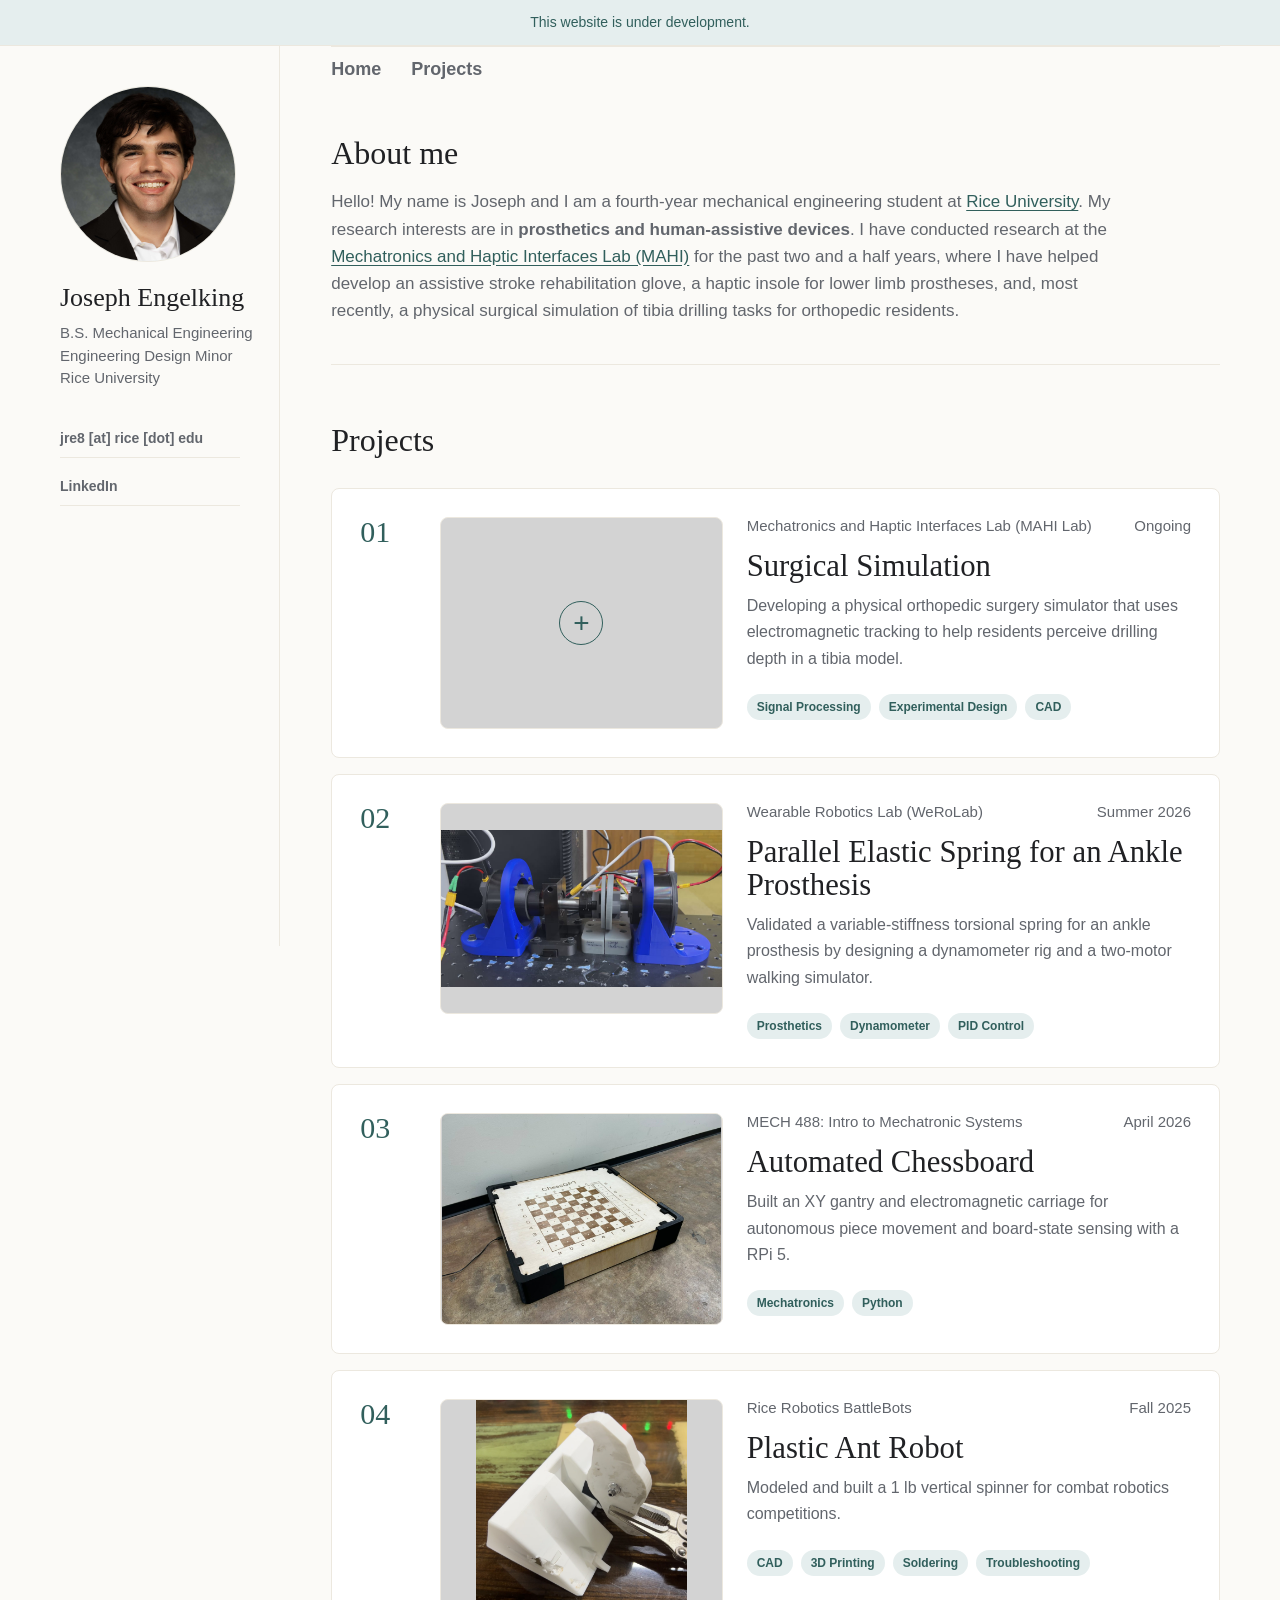
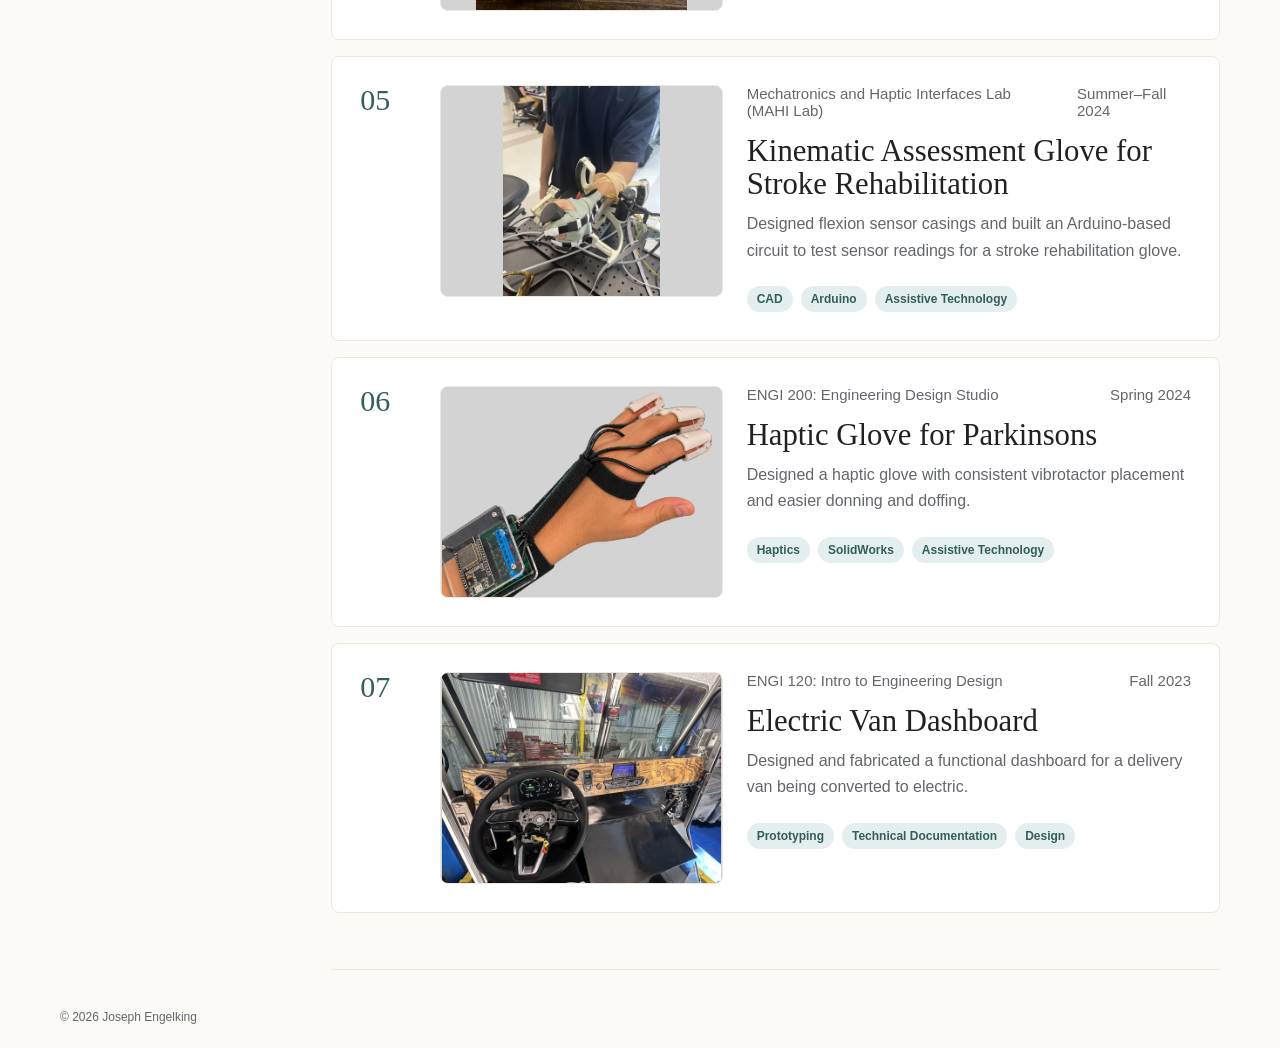
==== commit 402a851a: "Publish portfolio" ====
--- a/index.html
+++ b/index.html
@@ -1 +1 @@
-<!DOCTYPE html><html lang="en"><head><meta charSet="utf-8"/><meta name="viewport" content="width=device-width, initial-scale=1"/><link rel="preload" href="/headshot-display.webp" as="image"/><link rel="stylesheet" href="/_next/static/chunks/0_vr8rklkvac8.css" data-precedence="next"/><link rel="preload" as="script" fetchPriority="low" href="/_next/static/chunks/310vm2bl3xxpt.js"/><script src="/_next/static/chunks/1wnov70f88xjy.js" async=""></script><script src="/_next/static/chunks/23e6jep2anmtk.js" async=""></script><script src="/_next/static/chunks/0c98xzjfks9hq.js" async=""></script><script src="/_next/static/chunks/turbopack-2u1d16houkiyo.js" async=""></script><script src="/_next/static/chunks/3qfy96eoyh-ek.js" async=""></script><script src="/_next/static/chunks/3zt_16xndew4w.js" async=""></script><title>Joseph Engelking | Portfolio</title><meta name="description" content="Joseph Engelking, mechanical engineering student at Rice University. Projects in robotics, prosthetics, controls, and human-centered systems."/><script src="/_next/static/chunks/0cz1d0mv5g_q7.js" noModule=""></script></head><body><div hidden=""><!--$--><!--/$--></div><div class="developmentNotice" id="top" role="note">This website is under development.</div><main class="pageShell"><aside class="profileSidebar" aria-label="Profile and contact"><img class="profilePhoto" src="/headshot-display.webp" alt="Joseph Engelking" width="176" height="176"/><h1>Joseph Engelking</h1><p class="profileRole">B.S. Mechanical Engineering<br/>Engineering Design Minor<br/>Rice University</p><div class="sidebarLinks"><a href="mailto:jre8@rice.edu">jre8 [at] rice [dot] edu</a><a href="https://www.linkedin.com/in/josephengelking" target="_blank" rel="noreferrer">LinkedIn</a></div></aside><div class="contentColumn"><nav aria-label="Primary navigation"><a href="#top">Home</a><a href="#work">Projects</a></nav><section class="section about" id="about"><h2>About me</h2><p>Hello! My name is Joseph and I am a fourth-year mechanical engineering student at<!-- --> <a href="https://mech.rice.edu/">Rice University</a>. My research interests are in<!-- --> <strong>prosthetics and human-assistive devices</strong>. I have conducted research at the<!-- --> <a href="https://mahilab.rice.edu/">Mechatronics and Haptic Interfaces Lab (MAHI)</a> <!-- -->for the past two and a half years, where I have helped develop an assistive stroke rehabilitation glove, a haptic insole for lower limb prostheses, and, most recently, a physical surgical simulation of tibia drilling tasks for orthopedic residents.</p></section><section class="section" id="work"><div class="sectionHead"><h2>Projects</h2></div><div class="projects"><a class="projectCard projectCard--surgical-simulation-emf-tracking" href="/projects/surgical-simulation-emf-tracking/"><article><div class="projectNumber">01</div><div class="projectMedia"><div class="imagePlaceholder" aria-label="Surgical Simulation image slot"><span aria-hidden="true">+</span></div></div><div class="projectText"><div class="meta"><span>Mechatronics and Haptic Interfaces Lab (MAHI Lab)</span><span class="projectDate">Ongoing</span></div><h3>Surgical Simulation</h3><p>Developing a physical orthopedic surgery simulator that uses electromagnetic tracking to help residents perceive drilling depth in a tibia model.</p><ul><li>Signal Processing</li><li>Experimental Design</li><li>CAD</li></ul></div></article></a><a class="projectCard projectCard--parallel-elastic-ankle-prosthetic-component" href="/projects/parallel-elastic-ankle-prosthetic-component/"><article><div class="projectNumber">02</div><div class="projectMedia"><img src="/projects/parallel-spring-walking-thumbnail.jpg" sizes="(max-width: 620px) calc(100vw - 64px), 300px" alt="Parallel Elastic Spring for an Ankle Prosthesis project preview" loading="lazy"/></div><div class="projectText"><div class="meta"><span>Wearable Robotics Lab (WeRoLab)</span><span class="projectDate">Summer 2026</span></div><h3>Parallel Elastic Spring for an Ankle Prosthesis</h3><p>Validated a variable-stiffness torsional spring for an ankle prosthesis by designing a dynamometer rig and a two-motor walking simulator.</p><ul><li>Prosthetics</li><li>Dynamometer</li><li>PID Control</li></ul></div></article></a><a class="projectCard projectCard--automated-chessboard-chessgpt" href="/projects/automated-chessboard-chessgpt/"><article><div class="projectNumber">03</div><div class="projectMedia"><img src="/projects/automated-chessboard.jpeg" sizes="(max-width: 620px) calc(100vw - 64px), 300px" alt="Automated Chessboard project preview" loading="lazy"/></div><div class="projectText"><div class="meta"><span>MECH 488: Intro to Mechatronic Systems</span><span class="projectDate">April 2026</span></div><h3>Automated Chessboard</h3><p>Built an XY gantry and electromagnetic carriage for autonomous piece movement and board-state sensing with a RPi 5.</p><ul><li>Mechatronics</li><li>Python</li></ul></div></article></a><a class="projectCard projectCard--plastic-ant-robot-abraham" href="/projects/plastic-ant-robot-abraham/"><article><div class="projectNumber">04</div><div class="projectMedia"><img src="/projects/plastic-ant-robot-thumbnail.jpg" sizes="(max-width: 620px) calc(100vw - 64px), 300px" alt="Plastic Ant Robot project preview" loading="lazy"/></div><div class="projectText"><div class="meta"><span>Rice Robotics BattleBots</span><span class="projectDate">Fall 2025</span></div><h3>Plastic Ant Robot</h3><p>Modeled and built a 1 lb vertical spinner for combat robotics competitions.</p><ul><li>CAD</li><li>3D Printing</li><li>Soldering</li><li>Troubleshooting</li></ul></div></article></a><a class="projectCard projectCard--haptic-glove-for-parkinsons" href="/projects/haptic-glove-for-parkinsons/"><article><div class="projectNumber">05</div><div class="projectMedia"><img src="/projects/haptic-glove-thumbnail.svg" sizes="(max-width: 620px) calc(100vw - 64px), 300px" alt="Haptic Glove for Parkinsons project preview" loading="lazy"/></div><div class="projectText"><div class="meta"><span>ENGI 200: Engineering Design Studio</span><span class="projectDate">Spring 2024</span></div><h3>Haptic Glove for Parkinsons</h3><p>Designed a haptic glove with consistent vibrotactor placement and easier donning and doffing.</p><ul><li>Haptics</li><li>SolidWorks</li><li>Assistive Technology</li></ul></div></article></a><a class="projectCard projectCard--electric-van-evan-dashboard" href="/projects/electric-van-evan-dashboard/"><article><div class="projectNumber">06</div><div class="projectMedia"><img src="/projects/evan-dashboard-final.jpg" srcSet="/projects/evan-dashboard-640.webp 640w, /projects/evan-dashboard-1280.webp 1280w, /projects/evan-dashboard-1920.webp 1920w, /projects/evan-dashboard-final.jpg 4032w" sizes="(max-width: 620px) calc(100vw - 64px), 300px" alt="Electric Van Dashboard project preview" loading="lazy"/></div><div class="projectText"><div class="meta"><span>ENGI 120: Intro to Engineering Design</span><span class="projectDate">Fall 2023</span></div><h3>Electric Van Dashboard</h3><p>Designed and fabricated a functional dashboard for a delivery van being converted to electric.</p><ul><li>Prototyping</li><li>Technical Documentation</li><li>Design</li></ul></div></article></a></div></section></div><footer class="homepageFooter"><small>© <!-- -->2026<!-- --> Joseph Engelking</small></footer></main><!--$--><!--/$--><script id="_R_">(globalThis["TURBOPACK"] || (globalThis["TURBOPACK"] = [])).push({"otherChunks":["static/chunks/310vm2bl3xxpt.js","static/chunks/1wnov70f88xjy.js","static/chunks/23e6jep2anmtk.js","static/chunks/0c98xzjfks9hq.js"],"runtimeModuleIds":[94553]});</script><script src="/_next/static/chunks/310vm2bl3xxpt.js" async=""></script><script>(self.__next_f=self.__next_f||[]).push([0])</script><script>self.__next_f.push([1,"1:\"$Sreact.fragment\"\n2:\"/_next/static/chunks/3qfy96eoyh-ek.js\"\n3:I[39756,[\"$2\"],\"default\"]\n4:I[37457,[\"$2\"],\"default\"]\n6:\"/_next/static/chunks/3zt_16xndew4w.js\"\n7:I[22016,[\"$2\",\"$6\"],\"\"]\n15:\"ViewportBoundary\"\n16:I[97367,[\"$2\"],\"$15\"]\n18:\"MetadataBoundary\"\n19:I[97367,[\"$2\"],\"$18\"]\n1a:\"$Sreact.suspense\"\n1c:I[68027,[\"$2\"],\"default\",1]\n:HL[\"/_next/static/chunks/0_vr8rklkvac8.css\",\"style\"]\n:HL[\"/headshot-display.webp\",\"image\"]\n5:[[\"children\",{\"s\":\"__PAGE__\",\"h\":512,\"d\":{\"r\":[\"$\",\"$1\",\"c\",{\"children\":[[\"$\",\"main\",null,{\"className\":\"pageShell\",\"children\":[[\"$\",\"aside\",null,{\"className\":\"profileSidebar\",\"aria-label\":\"Profile and contact\",\"children\":[[\"$\",\"img\",null,{\"className\":\"profilePhoto\",\"src\":\"/headshot-display.webp\",\"alt\":\"Joseph Engelking\",\"width\":176,\"height\":176}],[\"$\",\"h1\",null,{\"children\":\"Joseph Engelking\"}],[\"$\",\"p\",null,{\"className\":\"profileRole\",\"children\":[\"B.S. Mechanical Engineering\",[\"$\",\"br\",null,{}],\"Engineering Design Minor\",[\"$\",\"br\",null,{}],\"Rice University\"]}],[\"$\",\"div\",null,{\"className\":\"sidebarLinks\",\"children\":[[\"$\",\"a\",null,{\"href\":\"mailto:jre8@rice.edu\",\"children\":\"jre8 [at] rice [dot] edu\"}],[\"$\",\"a\",null,{\"href\":\"https://www.linkedin.com/in/josephengelking\",\"target\":\"_blank\",\"rel\":\"noreferrer\",\"children\":\"LinkedIn\"}],null]}]]}],[\"$\",\"div\",null,{\"className\":\"contentColumn\",\"children\":[[\"$\",\"nav\",null,{\"aria-label\":\"Primary navigation\",\"children\":[[\"$\",\"a\",null,{\"href\":\"#top\",\"children\":\"Home\"}],[\"$\",\"a\",null,{\"href\":\"#work\",\"children\":\"Projects\"}],null]}],[\"$\",\"section\",null,{\"className\":\"section about\",\"id\":\"about\",\"children\":[[\"$\",\"h2\",null,{\"children\":\"About me\"}],[\"$\",\"p\",null,{\"children\":[\"Hello! My name is Joseph and I am a fourth-year mechanical engineering student at\",\" \",[\"$\",\"a\",null,{\"href\":\"https://mech.rice.edu/\",\"children\":\"Rice University\"}],\". My research interests are in\",\" \",[\"$\",\"strong\",null,{\"children\":\"prosthetics and human-assistive devices\"}],\". I have conducted research at the\",\" \",[\"$\",\"a\",null,{\"href\":\"https://mahilab.rice.edu/\",\"children\":\"Mechatronics and Haptic Interfaces Lab (MAHI)\"}],\" \",\"for the past two and a half years, where I have helped develop an assistive stroke rehabilitation glove, a haptic insole for lower limb prostheses, and, most recently, a physical surgical simulation of tibia drilling tasks for orthopedic residents.\"]}]]}],[\"$\",\"section\",null,{\"className\":\"section\",\"id\":\"work\",\"children\":[[\"$\",\"div\",null,{\"className\":\"sectionHead\",\"children\":[\"$\",\"h2\",null,{\"children\":\"Projects\"}]}],[\"$\",\"div\",null,{\"className\":\"projects\",\"children\":[[\"$\",\"$L7\",\"surgical-simulation-emf-tracking\",{\"className\":\"projectCard projectCard--surgical-simulation-emf-tracking\",\"href\":\"/projects/surgical-simulation-emf-tracking/\",\"children\":[\"$\",\"article\",null,{\"children\":[[\"$\",\"div\",null,{\"className\":\"projectNumber\",\"children\":\"01\"}],[\"$\",\"div\",null,{\"className\":\"projectMedia\",\"children\":[\"$\",\"div\",null,{\"className\":\"imagePlaceholder\",\"aria-label\":\"Surgical Simulation image slot\",\"children\":[\"$\",\"span\",null,{\"aria-hidden\":\"true\",\"children\":\"+\"}]}]}],[\"$\",\"div\",null,{\"className\":\"projectText\",\"children\":[[\"$\",\"div\",null,{\"className\":\"meta\",\"children\":[\"$L8\",\"$L9\"]}],\"$La\",\"$Lb\",\"$Lc\"]}]]}]}],\"$Ld\",\"$Le\",\"$Lf\",\"$L10\",\"$L11\"]}]]}]]}],\"$L12\"]}],[\"$L13\"],\"$L14\"]}],\"p\":false,\"v\":null}}]]\n0:{\"P\":null,\"c\":[\"\",\"\"],\"q\":\"\",\"i\":false,\"t\":{\"t\":{\"s\":\"\",\"h\":528,\"d\":{\"r\":[\"$\",\"$1\",\"c\",{\"children\":[[[\"$\",\"link\",\"0\",{\"rel\":\"stylesheet\",\"href\":\"/_next/static/chunks/0_vr8rklkvac8.css\",\"precedence\":\"next\",\"crossOrigin\":\"$undefined\",\"nonce\":\"$undefined\"}],[\"$\",\"script\",\"script-0\",{\"src\":\"/_next/static/chunks/3qfy96eoyh-ek.js\",\"async\":true,\"nonce\":\"$undefined\"}]],[\"$\",\"html\",null,{\"lang\":\"en\",\"children\":[\"$\",\"body\",null,{\"children\":[[\"$\",\"div\",null,{\"className\":\"developmentNotice\",\"id\":\"top\",\"role\":\"note\",\"children\":\"This website is under development.\"}],[\"$\",\"$L3\",null,{\"parallelRouterKey\":\"children\",\"error\":\"$undefined\",\"errorStyles\":\"$undefined\",\"errorScripts\":\"$undefined\",\"template\":[\"$\",\"$L4\",null,{}],\"templateStyles\":\"$undefined\",\"templateScripts\":\"$undefined\",\"notFound\":[[[\"$\",\"title\",null,{\"children\":\"404: This page could not be found.\"}],[\"$\",\"div\",null,{\"style\":{\"fontFamily\":\"system-ui,\\\"Segoe UI\\\",Roboto,Helvetica,Arial,sans-serif,\\\"Apple Color Emoji\\\",\\\"Segoe UI Emoji\\\"\",\"height\":\"100vh\",\"textAlign\":\"center\",\"display\":\"flex\",\"flexDirection\":\"column\",\"alignItems\":\"center\",\"justifyContent\":\"center\"},\"children\":[\"$\",\"div\",null,{\"children\":[[\"$\",\"style\",null,{\"dangerouslySetInnerHTML\":{\"__html\":\"body{color:#000;background:#fff;margin:0}.next-error-h1{border-right:1px solid rgba(0,0,0,.3)}@media (prefers-color-scheme:dark){body{color:#fff;background:#000}.next-error-h1{border-right:1px solid rgba(255,255,255,.3)}}\"}}],[\"$\",\"h1\",null,{\"className\":\"next-error-h1\",\"style\":{\"display\":\"inline-block\",\"margin\":\"0 20px 0 0\",\"padding\":\"0 23px 0 0\",\"fontSize\":24,\"fontWeight\":500,\"verticalAlign\":\"top\",\"lineHeight\":\"49px\"},\"children\":404}],[\"$\",\"div\",null,{\"style\":{\"display\":\"inline-block\"},\"children\":[\"$\",\"h2\",null,{\"style\":{\"fontSize\":14,\"fontWeight\":400,\"lineHeight\":\"49px\",\"margin\":0},\"children\":\"This page could not be found.\"}]}]]}]}]],[]],\"forbidden\":\"$undefined\",\"unauthorized\":\"$undefined\"}]]}]}]]}],\"p\":false,\"v\":null},\"c\":\"$Q5\"},\"h\":{\"r\":[\"$\",\"$1\",\"h\",{\"children\":[null,[\"$\",\"$L16\",null,{\"children\":\"$L17\"}],[\"$\",\"$L19\",null,{\"children\":[[\"$\",\"div\",null,{\"hidden\":true,\"children\":[\"$\",\"$1a\",null,{\"name\":\"Next.Metadata\",\"children\":\"$L1b\"}]}],null]}],null]}],\"p\":false,\"v\":null}},\"m\":\"$undefined\",\"G\":[\"$1c\",[[\"$\",\"link\",\"0\",{\"rel\":\"stylesheet\",\"href\":\"/_next/static/chunks/0_vr8rklkvac8.css\",\"precedence\":\"next\",\"crossOrigin\":\"$undefined\",\"nonce\":\"$undefined\"}]]],\"S\":true,\"r\":\"$undefined\",\"s\":\"$undefined\",\"a\":\"$undefined\",\"l\":\"$undefined\",\"p\":\"$undefined\",\"d\":\"$undefined\",\"b\":\"KME4v4Y1NPCKfS_iUSjPu\"}\n1d:I[97367,[\"$2\"],\"OutletBoundary\"]\n8:[\"$\",\"span\",null,{\"children\":\"Mechatronics and Haptic Interfaces Lab (MAHI Lab)\"}]\n9:[\"$\",\"span\",null,{\"className\":\"projectDate\",\"children\":\"Ongoing\"}]\na:[\"$\",\"h3\",null,{\"children\":\"Surgical Simulation\"}]\nb:[\"$\",\"p\",null,{\"children\":\"Developing a physical orthopedic surgery simulator that uses electromagnetic tracking to help residents perceive drilling depth in a tibia model.\"}]\nc:[\"$\",\"ul\",null,{\"children\":[[\"$\",\"li\",\"Signal Processing\",{\"children\":\"Signal Processing\"}],[\"$\",\"li\",\"Experimental Design\",{\"children\":\"Experimental Design\"}],[\"$\",\"li\",\"CAD\",{\"children\":\"CAD\"}]]}]\nd:[\"$\",\"$L7\",\"parallel-elastic-ankle-prosthetic-component\",{\"className\":\"projectCard projectCard--parallel-elastic-ankle-prosthetic-component\",\"href\":\"/projects/parallel-elastic-ankle-prosthetic-component/\",\"children\":[\"$\",\"article\",null,{\"children\":[[\"$\",\"div\",null,{\"className\":\"projectNumber\",\"children\":\"02\"}],[\"$\",\"div\",null,{\"className\":\"projectMedia\",\"children\":[\"$\",\"img\",null,{\"src\":\"/projects/parallel-spring-walking-thumbnail.jpg\",\"srcSet\":\"$undefined\",\"sizes\":\"(max-width: 620px) calc(100vw - 64px), 300px\",\"alt\":\"Parallel Elastic Spring for an Ankle Prosthesis project preview\",\"loading\":\"lazy\"}]}],[\"$\",\"div\",null,{\"className\":\"projectText\",\"children\":[[\"$\",\"div\",null,{\"className\":\"meta\",\"children\":[[\"$\",\"span\",null,{\"children\":\"Wearable Robotics Lab (WeRoLab)\"}],[\"$\",\"span\",null,{\"className\":\"projectDate\",\"children\":\"Summer 2026\"}]]}],[\"$\",\"h3\",null,{\"children\":\"Parallel Elastic Spring for an Ankle Prosthesis\"}],[\"$\",\"p\",null,{\"children\":\"Validated a variable-stiffness torsional spring for an ankle prosthesis by designing a dynamometer rig and a two-motor walking simulator.\"}],[\"$\",\"ul\",null,{\"children\":[[\"$\",\"li\",\"Prosthetics\",{\"children\":\"Prosthetics\"}],[\"$\",\"li\",\"Dynamometer\",{\"children\":\"Dynamometer\"}],[\"$\",\"li\",\"PID Control\",{\"children\":\"PID Control\"}]]}]]}]]}]}]\ne:[\"$\",\"$L7\",\"automated-chessboard-chessgpt\",{\"className\":\"projectCard projectCard--automated-chessboard-chessgpt\",\"href\":\"/projects/automated-chessboard-chessgpt/\",\"children\":[\"$\",\"article\",null,{\"children\":[[\"$\",\"div\",null,{\"className\":\"projectNumber\",\"children\":\"03\"}],[\"$\",\"div\",null,{\"className\":\"projectMedia\",\"children\":[\"$\",\"img\",null,{\"src\":\"/projects/automated-chessboard.jpeg\",\"srcSet\":\"$undefined\",\"sizes\":\"(max-width: 620px) calc(100vw - 64px), 300px\",\"alt\":\"Automated Chessboard project preview\",\"loading\":\"lazy\"}]}],[\"$\",\"div\",null,{\"className\":\"projectText\",\"children\":[[\"$\",\"div\",null,{\"className\":\"meta\",\"children\":[[\"$\",\"span\",null,{\"children\":\"MECH 488: Intro to Mechatronic Systems\"}],[\"$\",\"span\",null,{\"className\":\"projectDate\",\"children\":\"April 2026\"}]]}],[\"$\",\"h3\",null,{\"children\":\"Automated Chessboard\"}],[\"$\",\"p\",null,{\"children\":\"Built an XY gantry and electromagnetic carriage for autonomous piece movement and board-state sensing with a RPi 5.\"}],[\"$\",\"ul\",null,{\"children\":[[\"$\",\"li\",\"Mechatronics\",{\"children\":\"Mechatronics\"}],[\"$\",\"li\",\"Python\",{\"children\":\"Python\"}]]}]]}]]}]}]\nf:[\"$\",\"$L7\",\"plastic-ant-robot-abraham\",{\"className\":\"projectCard projectCard--plastic-ant-robot-abraham\",\"href\":\"/projects/plastic-ant-robot-abraham/\",\"children\":[\"$\",\"article\",null,{\"children\":[[\"$\",\"div\",null,{\"className\":\"projectNumber\",\"children\":\"04\"}],[\"$\",\"div\",null,{\"className\":\"projectMedia\",\"children\":[\"$\",\"img\",null,{\"src\":\"/projects/plastic-ant-robot-thumbnail.jpg\",\"srcSet\":\"$undefined\",\"sizes\":\"(max-width: 620px) calc(100vw - 64px), 300px\",\"alt\":\"Plastic Ant Robot project preview\",\"loading\":\"lazy\"}]}],[\"$\",\"div\",null,{\"className\":\"projectText\",\"children\":[[\"$\",\"div\",null,{\"className\":\"meta\",\"children\":[[\"$\",\"span\",null,{\"children\":\"Rice Robotics BattleBots\"}],[\"$\",\"span\",null,{\"className\":\"projectDate\",\"children\":\"Fall 2025\"}]]}],[\"$\",\"h3\",null,{\"children\":\"Plastic Ant Robot\"}],[\"$\",\"p\",null,{\"children\":\"Modeled and built a 1 lb vertical spinner for combat robotics competitions.\"}],[\"$\",\"ul\",null,{\"children\":[[\"$\",\"li\",\"CAD\",{\"children\":\"CAD\"}],[\"$\",\"li\",\"3D Printing\",{\"children\":\"3D Printing\"}],[\"$\",\"li\",\"Soldering\",{\"children\":\"Soldering\"}],[\"$\",\"li\",\"Troubleshooting\",{\"children\":\"Troubleshooting\"}]]}]]}]]}]}]\n10:[\"$\",\"$L7\",\"haptic-glove-for-parkinsons\",{\"className\":\"projectCard projectCard--haptic-glove-for-parkinsons\",\"href\":\"/projects/haptic-glove-for-parkinsons/\",\"children\":[\"$\",\"article\",null,{\"children\":[[\"$\",\"div\",null,{\"className\":\"projectNumber\",\"children\":\"05\"}],[\"$\",\"div\",null,{\"className\":\"projectMedia\",\"children\":[\"$\",\"img\",null,{\"src\":\"/projects/haptic-glove-thumbnail.svg\",\"srcSet\":\"$undefined\",\"sizes\":\"(max-width: 620px) calc(100vw - 64px), 300px\",\"alt\":\"Haptic Glove for Parkinsons project preview\",\"loading\":\"lazy\"}]}],[\"$\",\"div\",null,{\"className\":\"projectText\",\"children\":[[\"$\",\"div\",null,{\"className\":\"meta\",\"children\":[[\"$\",\"span\",null,{\"children\":\"ENGI 200: Engineering Design Studio\"}],[\"$\",\"span\",null,{\"className\":\"projectDate\",\"children\":\"Spring 2024\"}]]}],[\"$\",\"h3\",null,{\"children\":\"Haptic Glove for Parkinsons\"}],[\"$\",\"p\",null,{\"children\":\"Designed a haptic glove with consistent vibrotactor placement and easier donning and doffing.\"}],[\"$\",\"ul\",null,{\"children\":[[\"$\",\"li\",\"Haptics\",{\"children\":\"Haptics\"}],[\"$\",\"li\",\"SolidWorks\",{\"children\":\"SolidWorks\"}],[\"$\",\"li\",\"Assistive Technology\",{\"children\":\"Assistive Technology\"}]]}]]}]]}]}]\n11:[\"$\",\"$L7\",\"electric-van-evan-dashboard\",{\"className\":\"projectCard projectCard--electric-van-evan-dashboard\",\"href\":\"/projects/electric-van-evan-dashboard/\",\"children\":[\"$\",\"article\",null,{\"children\":[[\"$\",\"div\",null,{\"className\":\"projectNumber\",\"children\":\"06\"}],[\"$\",\"div\",null,{\"className\":\"projectMedia\",\"children\":[\"$\",\"img\",null,{\"src\":\"/projects/evan-dashboard-final.jpg\",\"srcSet\":\"/projects/evan-dashboard-640.webp 640w, /projects/evan-dashboard-1280.webp 1280w, /projects/evan-dashboard-1920.webp 1920w, /projects/evan-dashboard-final.jpg 4032w\",\"sizes\":\"(max-width: 620px) calc(100vw - 64px), 300px\",\"alt\":\"Electric Van Dashboard project preview\",\"loading\":\"lazy\"}]}],[\"$\",\"div\",null,{\"className\":\"projectText\",\"children\":[[\"$\",\"div\",null,{\"className\":\"meta\",\"children\":[[\"$\",\"span\",null,{\"children\":\"ENGI 120: Intro to Engineering Design\"}],[\"$\",\"span\",null,{\"className\":\"projectDate\",\"children\":\"Fall 2023\"}]]}],[\"$\",\"h3\",null,{\"children\":\"Electric Van Dashboard\"}],[\"$\",\"p\",null,{\"children\":\"Designed and fabricated a functional dashboard for a delivery van being converted to electric.\"}],[\"$\",\"ul\",null,{\"children\":[[\"$\",\"li\",\"Prototyping\",{\"children\":\"Prototyping\"}],[\"$\",\"li\",\"Technical Documentation\",{\"children\":\"Technical Documentation\"}],[\"$\",\"li\",\"Design\",{\"children\":\"Design\"}]]}]]}]]}]}]\n12:[\"$\",\"footer\",null,{\"className\":\"homepageFooter\",\"children\":[\"$\",\"small\",null,{\"children\":[\"© \",2026,\" Joseph Engelking\"]}]}]\n13:[\"$\",\"script\",\"script-0\",{\"src\":\"/_next/static/chunks/3zt_16xndew4w.js\",\"async\":true,\"nonce\":\"$undefined\"}]\n14:[\"$\",\"$L1d\",null,{\"children\":[\"$\",\"$1a\",null,{\"name\":\"Next.MetadataOutlet\",\"children\":\"$@1e\"}]}]\n17:[[\"$\",\"meta\",\"0\",{\"charSet\":\"utf-8\"}],[\"$\",\"meta\",\"1\",{\"name\":\"viewport\",\"content\":\"width=device-width, initial-scale=1\"}]]\n1b:[[\"$\",\"title\",\"0\",{\"children\":\"Joseph Engelking | Portfolio\"}],[\"$\",\"meta\",\"1\",{\"name\":\"description\",\"content\":\"Joseph Engelking, mechanical engineering student at Rice University. Projects in robotics, prosthetics, controls, and human-centered systems.\"}]]\n1e:null\n"])</script></body></html>+<!DOCTYPE html><html lang="en"><head><meta charSet="utf-8"/><meta name="viewport" content="width=device-width, initial-scale=1"/><link rel="preload" href="/headshot-display.webp" as="image"/><link rel="stylesheet" href="/_next/static/chunks/0_vr8rklkvac8.css" data-precedence="next"/><link rel="preload" as="script" fetchPriority="low" href="/_next/static/chunks/310vm2bl3xxpt.js"/><script src="/_next/static/chunks/1wnov70f88xjy.js" async=""></script><script src="/_next/static/chunks/23e6jep2anmtk.js" async=""></script><script src="/_next/static/chunks/0c98xzjfks9hq.js" async=""></script><script src="/_next/static/chunks/turbopack-2u1d16houkiyo.js" async=""></script><script src="/_next/static/chunks/3qfy96eoyh-ek.js" async=""></script><script src="/_next/static/chunks/3zt_16xndew4w.js" async=""></script><title>Joseph Engelking | Portfolio</title><meta name="description" content="Joseph Engelking, mechanical engineering student at Rice University. Projects in robotics, prosthetics, controls, and human-centered systems."/><script src="/_next/static/chunks/0cz1d0mv5g_q7.js" noModule=""></script></head><body><div hidden=""><!--$--><!--/$--></div><div class="developmentNotice" id="top" role="note">This website is under development.</div><main class="pageShell"><aside class="profileSidebar" aria-label="Profile and contact"><img class="profilePhoto" src="/headshot-display.webp" alt="Joseph Engelking" width="176" height="176"/><h1>Joseph Engelking</h1><p class="profileRole">B.S. Mechanical Engineering<br/>Engineering Design Minor<br/>Rice University</p><div class="sidebarLinks"><a href="mailto:jre8@rice.edu">jre8 [at] rice [dot] edu</a><a href="https://www.linkedin.com/in/josephengelking" target="_blank" rel="noreferrer">LinkedIn</a></div></aside><div class="contentColumn"><nav aria-label="Primary navigation"><a href="#top">Home</a><a href="#work">Projects</a></nav><section class="section about" id="about"><h2>About me</h2><p>Hello! My name is Joseph and I am a fourth-year mechanical engineering student at<!-- --> <a href="https://mech.rice.edu/">Rice University</a>. My research interests are in<!-- --> <strong>prosthetics and human-assistive devices</strong>. I have conducted research at the<!-- --> <a href="https://mahilab.rice.edu/">Mechatronics and Haptic Interfaces Lab (MAHI)</a> <!-- -->for the past two and a half years, where I have helped develop an assistive stroke rehabilitation glove, a haptic insole for lower limb prostheses, and, most recently, a physical surgical simulation of tibia drilling tasks for orthopedic residents.</p></section><section class="section" id="work"><div class="sectionHead"><h2>Projects</h2></div><div class="projects"><a class="projectCard projectCard--surgical-simulation-emf-tracking" href="/projects/surgical-simulation-emf-tracking/"><article><div class="projectNumber">01</div><div class="projectMedia"><div class="imagePlaceholder" aria-label="Surgical Simulation image slot"><span aria-hidden="true">+</span></div></div><div class="projectText"><div class="meta"><span>Mechatronics and Haptic Interfaces Lab (MAHI Lab)</span><span class="projectDate">Ongoing</span></div><h3>Surgical Simulation</h3><p>Developing a physical orthopedic surgery simulator that uses electromagnetic tracking to help residents perceive drilling depth in a tibia model.</p><ul><li>Signal Processing</li><li>Experimental Design</li><li>CAD</li></ul></div></article></a><a class="projectCard projectCard--parallel-elastic-ankle-prosthetic-component" href="/projects/parallel-elastic-ankle-prosthetic-component/"><article><div class="projectNumber">02</div><div class="projectMedia"><img src="/projects/parallel-spring-walking-thumbnail.jpg" sizes="(max-width: 620px) calc(100vw - 64px), 300px" alt="Parallel Elastic Spring for an Ankle Prosthesis project preview" loading="lazy"/></div><div class="projectText"><div class="meta"><span>Wearable Robotics Lab (WeRoLab)</span><span class="projectDate">Summer 2026</span></div><h3>Parallel Elastic Spring for an Ankle Prosthesis</h3><p>Validated a variable-stiffness torsional spring for an ankle prosthesis by designing a dynamometer rig and a two-motor walking simulator.</p><ul><li>Prosthetics</li><li>Dynamometer</li><li>PID Control</li></ul></div></article></a><a class="projectCard projectCard--automated-chessboard-chessgpt" href="/projects/automated-chessboard-chessgpt/"><article><div class="projectNumber">03</div><div class="projectMedia"><img src="/projects/automated-chessboard.jpeg" sizes="(max-width: 620px) calc(100vw - 64px), 300px" alt="Automated Chessboard project preview" loading="lazy"/></div><div class="projectText"><div class="meta"><span>MECH 488: Intro to Mechatronic Systems</span><span class="projectDate">April 2026</span></div><h3>Automated Chessboard</h3><p>Built an XY gantry and electromagnetic carriage for autonomous piece movement and board-state sensing with a RPi 5.</p><ul><li>Mechatronics</li><li>Python</li></ul></div></article></a><a class="projectCard projectCard--plastic-ant-robot-abraham" href="/projects/plastic-ant-robot-abraham/"><article><div class="projectNumber">04</div><div class="projectMedia"><img src="/projects/plastic-ant-robot-thumbnail.jpg" sizes="(max-width: 620px) calc(100vw - 64px), 300px" alt="Plastic Ant Robot project preview" loading="lazy"/></div><div class="projectText"><div class="meta"><span>Rice Robotics BattleBots</span><span class="projectDate">Fall 2025</span></div><h3>Plastic Ant Robot</h3><p>Modeled and built a 1 lb vertical spinner for combat robotics competitions.</p><ul><li>CAD</li><li>3D Printing</li><li>Soldering</li><li>Troubleshooting</li></ul></div></article></a><a class="projectCard projectCard--kinematic-assessment-glove-for-stroke-rehabilitation" href="/projects/kinematic-assessment-glove-for-stroke-rehabilitation/"><article><div class="projectNumber">05</div><div class="projectMedia"><img src="/projects/stroke-rehabilitation-glove-thumbnail.webp" sizes="(max-width: 620px) calc(100vw - 64px), 300px" alt="Kinematic Assessment Glove for Stroke Rehabilitation project preview" loading="lazy"/></div><div class="projectText"><div class="meta"><span>Mechatronics and Haptic Interfaces Lab (MAHI Lab)</span><span class="projectDate">Summer–Fall 2024</span></div><h3>Kinematic Assessment Glove for Stroke Rehabilitation</h3><p>Designed flexion sensor casings and built an Arduino-based circuit to test sensor readings for a stroke rehabilitation glove.</p><ul><li>CAD</li><li>Arduino</li><li>Assistive Technology</li></ul></div></article></a><a class="projectCard projectCard--haptic-glove-for-parkinsons" href="/projects/haptic-glove-for-parkinsons/"><article><div class="projectNumber">06</div><div class="projectMedia"><img src="/projects/haptic-glove-thumbnail.svg" sizes="(max-width: 620px) calc(100vw - 64px), 300px" alt="Haptic Glove for Parkinsons project preview" loading="lazy"/></div><div class="projectText"><div class="meta"><span>ENGI 200: Engineering Design Studio</span><span class="projectDate">Spring 2024</span></div><h3>Haptic Glove for Parkinsons</h3><p>Designed a haptic glove with consistent vibrotactor placement and easier donning and doffing.</p><ul><li>Haptics</li><li>SolidWorks</li><li>Assistive Technology</li></ul></div></article></a><a class="projectCard projectCard--electric-van-evan-dashboard" href="/projects/electric-van-evan-dashboard/"><article><div class="projectNumber">07</div><div class="projectMedia"><img src="/projects/evan-dashboard-final.jpg" srcSet="/projects/evan-dashboard-640.webp 640w, /projects/evan-dashboard-1280.webp 1280w, /projects/evan-dashboard-1920.webp 1920w, /projects/evan-dashboard-final.jpg 4032w" sizes="(max-width: 620px) calc(100vw - 64px), 300px" alt="Electric Van Dashboard project preview" loading="lazy"/></div><div class="projectText"><div class="meta"><span>ENGI 120: Intro to Engineering Design</span><span class="projectDate">Fall 2023</span></div><h3>Electric Van Dashboard</h3><p>Designed and fabricated a functional dashboard for a delivery van being converted to electric.</p><ul><li>Prototyping</li><li>Technical Documentation</li><li>Design</li></ul></div></article></a></div></section></div><footer class="homepageFooter"><small>© <!-- -->2026<!-- --> Joseph Engelking</small></footer></main><!--$--><!--/$--><script id="_R_">(globalThis["TURBOPACK"] || (globalThis["TURBOPACK"] = [])).push({"otherChunks":["static/chunks/310vm2bl3xxpt.js","static/chunks/1wnov70f88xjy.js","static/chunks/23e6jep2anmtk.js","static/chunks/0c98xzjfks9hq.js"],"runtimeModuleIds":[94553]});</script><script src="/_next/static/chunks/310vm2bl3xxpt.js" async=""></script><script>(self.__next_f=self.__next_f||[]).push([0])</script><script>self.__next_f.push([1,"1:\"$Sreact.fragment\"\n2:\"/_next/static/chunks/3qfy96eoyh-ek.js\"\n3:I[39756,[\"$2\"],\"default\"]\n4:I[37457,[\"$2\"],\"default\"]\n6:\"/_next/static/chunks/3zt_16xndew4w.js\"\n7:I[22016,[\"$2\",\"$6\"],\"\"]\n16:\"ViewportBoundary\"\n17:I[97367,[\"$2\"],\"$16\"]\n19:\"MetadataBoundary\"\n1a:I[97367,[\"$2\"],\"$19\"]\n1b:\"$Sreact.suspense\"\n1d:I[68027,[\"$2\"],\"default\",1]\n:HL[\"/_next/static/chunks/0_vr8rklkvac8.css\",\"style\"]\n:HL[\"/headshot-display.webp\",\"image\"]\n5:[[\"children\",{\"s\":\"__PAGE__\",\"h\":512,\"d\":{\"r\":[\"$\",\"$1\",\"c\",{\"children\":[[\"$\",\"main\",null,{\"className\":\"pageShell\",\"children\":[[\"$\",\"aside\",null,{\"className\":\"profileSidebar\",\"aria-label\":\"Profile and contact\",\"children\":[[\"$\",\"img\",null,{\"className\":\"profilePhoto\",\"src\":\"/headshot-display.webp\",\"alt\":\"Joseph Engelking\",\"width\":176,\"height\":176}],[\"$\",\"h1\",null,{\"children\":\"Joseph Engelking\"}],[\"$\",\"p\",null,{\"className\":\"profileRole\",\"children\":[\"B.S. Mechanical Engineering\",[\"$\",\"br\",null,{}],\"Engineering Design Minor\",[\"$\",\"br\",null,{}],\"Rice University\"]}],[\"$\",\"div\",null,{\"className\":\"sidebarLinks\",\"children\":[[\"$\",\"a\",null,{\"href\":\"mailto:jre8@rice.edu\",\"children\":\"jre8 [at] rice [dot] edu\"}],[\"$\",\"a\",null,{\"href\":\"https://www.linkedin.com/in/josephengelking\",\"target\":\"_blank\",\"rel\":\"noreferrer\",\"children\":\"LinkedIn\"}],null]}]]}],[\"$\",\"div\",null,{\"className\":\"contentColumn\",\"children\":[[\"$\",\"nav\",null,{\"aria-label\":\"Primary navigation\",\"children\":[[\"$\",\"a\",null,{\"href\":\"#top\",\"children\":\"Home\"}],[\"$\",\"a\",null,{\"href\":\"#work\",\"children\":\"Projects\"}],null]}],[\"$\",\"section\",null,{\"className\":\"section about\",\"id\":\"about\",\"children\":[[\"$\",\"h2\",null,{\"children\":\"About me\"}],[\"$\",\"p\",null,{\"children\":[\"Hello! My name is Joseph and I am a fourth-year mechanical engineering student at\",\" \",[\"$\",\"a\",null,{\"href\":\"https://mech.rice.edu/\",\"children\":\"Rice University\"}],\". My research interests are in\",\" \",[\"$\",\"strong\",null,{\"children\":\"prosthetics and human-assistive devices\"}],\". I have conducted research at the\",\" \",[\"$\",\"a\",null,{\"href\":\"https://mahilab.rice.edu/\",\"children\":\"Mechatronics and Haptic Interfaces Lab (MAHI)\"}],\" \",\"for the past two and a half years, where I have helped develop an assistive stroke rehabilitation glove, a haptic insole for lower limb prostheses, and, most recently, a physical surgical simulation of tibia drilling tasks for orthopedic residents.\"]}]]}],[\"$\",\"section\",null,{\"className\":\"section\",\"id\":\"work\",\"children\":[[\"$\",\"div\",null,{\"className\":\"sectionHead\",\"children\":[\"$\",\"h2\",null,{\"children\":\"Projects\"}]}],[\"$\",\"div\",null,{\"className\":\"projects\",\"children\":[[\"$\",\"$L7\",\"surgical-simulation-emf-tracking\",{\"className\":\"projectCard projectCard--surgical-simulation-emf-tracking\",\"href\":\"/projects/surgical-simulation-emf-tracking/\",\"children\":[\"$\",\"article\",null,{\"children\":[[\"$\",\"div\",null,{\"className\":\"projectNumber\",\"children\":\"01\"}],[\"$\",\"div\",null,{\"className\":\"projectMedia\",\"children\":[\"$\",\"div\",null,{\"className\":\"imagePlaceholder\",\"aria-label\":\"Surgical Simulation image slot\",\"children\":[\"$\",\"span\",null,{\"aria-hidden\":\"true\",\"children\":\"+\"}]}]}],[\"$\",\"div\",null,{\"className\":\"projectText\",\"children\":[[\"$\",\"div\",null,{\"className\":\"meta\",\"children\":[\"$L8\",\"$L9\"]}],\"$La\",\"$Lb\",\"$Lc\"]}]]}]}],\"$Ld\",\"$Le\",\"$Lf\",\"$L10\",\"$L11\",\"$L12\"]}]]}]]}],\"$L13\"]}],[\"$L14\"],\"$L15\"]}],\"p\":false,\"v\":null}}]]\n0:{\"P\":null,\"c\":[\"\",\"\"],\"q\":\"\",\"i\":false,\"t\":{\"t\":{\"s\":\"\",\"h\":528,\"d\":{\"r\":[\"$\",\"$1\",\"c\",{\"children\":[[[\"$\",\"link\",\"0\",{\"rel\":\"stylesheet\",\"href\":\"/_next/static/chunks/0_vr8rklkvac8.css\",\"precedence\":\"next\",\"crossOrigin\":\"$undefined\",\"nonce\":\"$undefined\"}],[\"$\",\"script\",\"script-0\",{\"src\":\"/_next/static/chunks/3qfy96eoyh-ek.js\",\"async\":true,\"nonce\":\"$undefined\"}]],[\"$\",\"html\",null,{\"lang\":\"en\",\"children\":[\"$\",\"body\",null,{\"children\":[[\"$\",\"div\",null,{\"className\":\"developmentNotice\",\"id\":\"top\",\"role\":\"note\",\"children\":\"This website is under development.\"}],[\"$\",\"$L3\",null,{\"parallelRouterKey\":\"children\",\"error\":\"$undefined\",\"errorStyles\":\"$undefined\",\"errorScripts\":\"$undefined\",\"template\":[\"$\",\"$L4\",null,{}],\"templateStyles\":\"$undefined\",\"templateScripts\":\"$undefined\",\"notFound\":[[[\"$\",\"title\",null,{\"children\":\"404: This page could not be found.\"}],[\"$\",\"div\",null,{\"style\":{\"fontFamily\":\"system-ui,\\\"Segoe UI\\\",Roboto,Helvetica,Arial,sans-serif,\\\"Apple Color Emoji\\\",\\\"Segoe UI Emoji\\\"\",\"height\":\"100vh\",\"textAlign\":\"center\",\"display\":\"flex\",\"flexDirection\":\"column\",\"alignItems\":\"center\",\"justifyContent\":\"center\"},\"children\":[\"$\",\"div\",null,{\"children\":[[\"$\",\"style\",null,{\"dangerouslySetInnerHTML\":{\"__html\":\"body{color:#000;background:#fff;margin:0}.next-error-h1{border-right:1px solid rgba(0,0,0,.3)}@media (prefers-color-scheme:dark){body{color:#fff;background:#000}.next-error-h1{border-right:1px solid rgba(255,255,255,.3)}}\"}}],[\"$\",\"h1\",null,{\"className\":\"next-error-h1\",\"style\":{\"display\":\"inline-block\",\"margin\":\"0 20px 0 0\",\"padding\":\"0 23px 0 0\",\"fontSize\":24,\"fontWeight\":500,\"verticalAlign\":\"top\",\"lineHeight\":\"49px\"},\"children\":404}],[\"$\",\"div\",null,{\"style\":{\"display\":\"inline-block\"},\"children\":[\"$\",\"h2\",null,{\"style\":{\"fontSize\":14,\"fontWeight\":400,\"lineHeight\":\"49px\",\"margin\":0},\"children\":\"This page could not be found.\"}]}]]}]}]],[]],\"forbidden\":\"$undefined\",\"unauthorized\":\"$undefined\"}]]}]}]]}],\"p\":false,\"v\":null},\"c\":\"$Q5\"},\"h\":{\"r\":[\"$\",\"$1\",\"h\",{\"children\":[null,[\"$\",\"$L17\",null,{\"children\":\"$L18\"}],[\"$\",\"$L1a\",null,{\"children\":[[\"$\",\"div\",null,{\"hidden\":true,\"children\":[\"$\",\"$1b\",null,{\"name\":\"Next.Metadata\",\"children\":\"$L1c\"}]}],null]}],null]}],\"p\":false,\"v\":null}},\"m\":\"$undefined\",\"G\":[\"$1d\",[[\"$\",\"link\",\"0\",{\"rel\":\"stylesheet\",\"href\":\"/_next/static/chunks/0_vr8rklkvac8.css\",\"precedence\":\"next\",\"crossOrigin\":\"$undefined\",\"nonce\":\"$undefined\"}]]],\"S\":true,\"r\":\"$undefined\",\"s\":\"$undefined\",\"a\":\"$undefined\",\"l\":\"$undefined\",\"p\":\"$undefined\",\"d\":\"$undefined\",\"b\":\"ztqSgs4ZdM0WcELcbBiLu\"}\n1e:I[97367,[\"$2\"],\"OutletBoundary\"]\n8:[\"$\",\"span\",null,{\"children\":\"Mechatronics and Haptic Interfaces Lab (MAHI Lab)\"}]\n9:[\"$\",\"span\",null,{\"className\":\"projectDate\",\"children\":\"Ongoing\"}]\na:[\"$\",\"h3\",null,{\"children\":\"Surgical Simulation\"}]\nb:[\"$\",\"p\",null,{\"children\":\"Developing a physical orthopedic surgery simulator that uses electromagnetic tracking to help residents perceive drilling depth in a tibia model.\"}]\nc:[\"$\",\"ul\",null,{\"children\":[[\"$\",\"li\",\"Signal Processing\",{\"children\":\"Signal Processing\"}],[\"$\",\"li\",\"Experimental Design\",{\"children\":\"Experimental Design\"}],[\"$\",\"li\",\"CAD\",{\"children\":\"CAD\"}]]}]\nd:[\"$\",\"$L7\",\"parallel-elastic-ankle-prosthetic-component\",{\"className\":\"projectCard projectCard--parallel-elastic-ankle-prosthetic-component\",\"href\":\"/projects/parallel-elastic-ankle-prosthetic-component/\",\"children\":[\"$\",\"article\",null,{\"children\":[[\"$\",\"div\",null,{\"className\":\"projectNumber\",\"children\":\"02\"}],[\"$\",\"div\",null,{\"className\":\"projectMedia\",\"children\":[\"$\",\"img\",null,{\"src\":\"/projects/parallel-spring-walking-thumbnail.jpg\",\"srcSet\":\"$undefined\",\"sizes\":\"(max-width: 620px) calc(100vw - 64px), 300px\",\"alt\":\"Parallel Elastic Spring for an Ankle Prosthesis project preview\",\"loading\":\"lazy\"}]}],[\"$\",\"div\",null,{\"className\":\"projectText\",\"children\":[[\"$\",\"div\",null,{\"className\":\"meta\",\"children\":[[\"$\",\"span\",null,{\"children\":\"Wearable Robotics Lab (WeRoLab)\"}],[\"$\",\"span\",null,{\"className\":\"projectDate\",\"children\":\"Summer 2026\"}]]}],[\"$\",\"h3\",null,{\"children\":\"Parallel Elastic Spring for an Ankle Prosthesis\"}],[\"$\",\"p\",null,{\"children\":\"Validated a variable-stiffness torsional spring for an ankle prosthesis by designing a dynamometer rig and a two-motor walking simulator.\"}],[\"$\",\"ul\",null,{\"children\":[[\"$\",\"li\",\"Prosthetics\",{\"children\":\"Prosthetics\"}],[\"$\",\"li\",\"Dynamometer\",{\"children\":\"Dynamometer\"}],[\"$\",\"li\",\"PID Control\",{\"children\":\"PID Control\"}]]}]]}]]}]}]\ne:[\"$\",\"$L7\",\"automated-chessboard-chessgpt\",{\"className\":\"projectCard projectCard--automated-chessboard-chessgpt\",\"href\":\"/projects/automated-chessboard-chessgpt/\",\"children\":[\"$\",\"article\",null,{\"children\":[[\"$\",\"div\",null,{\"className\":\"projectNumber\",\"children\":\"03\"}],[\"$\",\"div\",null,{\"className\":\"projectMedia\",\"children\":[\"$\",\"img\",null,{\"src\":\"/projects/automated-chessboard.jpeg\",\"srcSet\":\"$undefined\",\"sizes\":\"(max-width: 620px) calc(100vw - 64px), 300px\",\"alt\":\"Automated Chessboard project preview\",\"loading\":\"lazy\"}]}],[\"$\",\"div\",null,{\"className\":\"projectText\",\"children\":[[\"$\",\"div\",null,{\"className\":\"meta\",\"children\":[[\"$\",\"span\",null,{\"children\":\"MECH 488: Intro to Mechatronic Systems\"}],[\"$\",\"span\",null,{\"className\":\"projectDate\",\"children\":\"April 2026\"}]]}],[\"$\",\"h3\",null,{\"children\":\"Automated Chessboard\"}],[\"$\",\"p\",null,{\"children\":\"Built an XY gantry and electromagnetic carriage for autonomous piece movement and board-state sensing with a RPi 5.\"}],[\"$\",\"ul\",null,{\"children\":[[\"$\",\"li\",\"Mechatronics\",{\"children\":\"Mechatronics\"}],[\"$\",\"li\",\"Python\",{\"children\":\"Python\"}]]}]]}]]}]}]\nf:[\"$\",\"$L7\",\"plastic-ant-robot-abraham\",{\"className\":\"projectCard projectCard--plastic-ant-robot-abraham\",\"href\":\"/projects/plastic-ant-robot-abraham/\",\"children\":[\"$\",\"article\",null,{\"children\":[[\"$\",\"div\",null,{\"className\":\"projectNumber\",\"children\":\"04\"}],[\"$\",\"div\",null,{\"className\":\"projectMedia\",\"children\":[\"$\",\"img\",null,{\"src\":\"/projects/plastic-ant-robot-thumbnail.jpg\",\"srcSet\":\"$undefined\",\"sizes\":\"(max-width: 620px) calc(100vw - 64px), 300px\",\"alt\":\"Plastic Ant Robot project preview\",\"loading\":\"lazy\"}]}],[\"$\",\"div\",null,{\"className\":\"projectText\",\"children\":[[\"$\",\"div\",null,{\"className\":\"meta\",\"children\":[[\"$\",\"span\",null,{\"children\":\"Rice Robotics BattleBots\"}],[\"$\",\"span\",null,{\"className\":\"projectDate\",\"children\":\"Fall 2025\"}]]}],[\"$\",\"h3\",null,{\"children\":\"Plastic Ant Robot\"}],[\"$\",\"p\",null,{\"children\":\"Modeled and built a 1 lb vertical spinner for combat robotics competitions.\"}],[\"$\",\"ul\",null,{\"children\":[[\"$\",\"li\",\"CAD\",{\"children\":\"CAD\"}],[\"$\",\"li\",\"3D Printing\",{\"children\":\"3D Printing\"}],[\"$\",\"li\",\"Soldering\",{\"children\":\"Soldering\"}],[\"$\",\"li\",\"Troubleshooting\",{\"children\":\"Troubleshooting\"}]]}]]}]]}]}]\n10:[\"$\",\"$L7\",\"kinematic-assessment-glove-for-stroke-rehabilitation\",{\"className\":\"projectCard projectCard--kinematic-assessment-glove-for-stroke-rehabilitation\",\"href\":\"/projects/kinematic-assessment-glove-for-stroke-rehabilitation/\",\"children\":[\"$\",\"article\",null,{\"children\":[[\"$\",\"div\",null,{\"className\":\"projectNumber\",\"children\":\"05\"}],[\"$\",\"div\",null,{\"className\":\"projectMedia\",\"children\":[\"$\",\"img\",null,{\"src\":\"/projects/stroke-rehabilitation-glove-thumbnail.webp\",\"srcSet\":\"$undefined\",\"sizes\":\"(max-width: 620px) calc(100vw - 64px), 300px\",\"alt\":\"Kinematic Assessment Glove for Stroke Rehabilitation project preview\",\"loading\":\"lazy\"}]}],[\"$\",\"div\",null,{\"className\":\"projectText\",\"children\":[[\"$\",\"div\",null,{\"className\":\"meta\",\"children\":[[\"$\",\"span\",null,{\"children\":\"Mechatronics and Haptic Interfaces Lab (MAHI Lab)\"}],[\"$\",\"span\",null,{\"className\":\"projectDate\",\"children\":\"Summer–Fall 2024\"}]]}],[\"$\",\"h3\",null,{\"children\":\"Kinematic Assessment Glove for Stroke Rehabilitation\"}],[\"$\",\"p\",null,{\"children\":\"Designed flexion sensor casings and built an Arduino-based circuit to test sensor readings for a stroke rehabilitation glove.\"}],[\"$\",\"ul\",null,{\"children\":[[\"$\",\"li\",\"CAD\",{\"children\":\"CAD\"}],[\"$\",\"li\",\"Arduino\",{\"children\":\"Arduino\"}],[\"$\",\"li\",\"Assistive Technology\",{\"children\":\"Assistive Technology\"}]]}]]}]]}]}]\n11:[\"$\",\"$L7\",\"haptic-glove-for-parkinsons\",{\"className\":\"projectCard projectCard--haptic-glove-for-parkinsons\",\"href\":\"/projects/haptic-glove-for-parkinsons/\",\"children\":[\"$\",\"article\",null,{\"children\":[[\"$\",\"div\",null,{\"className\":\"projectNumber\",\"children\":\"06\"}],[\"$\",\"div\",null,{\"className\":\"projectMedia\",\"children\":[\"$\",\"img\",null,{\"src\":\"/projects/haptic-glove-thumbnail.svg\",\"srcSet\":\"$undefined\",\"sizes\":\"(max-width: 620px) calc(100vw - 64px), 300px\",\"alt\":\"Haptic Glove for Parkinsons project preview\",\"loading\":\"lazy\"}]}],[\"$\",\"div\",null,{\"className\":\"projectText\",\"children\":[[\"$\",\"div\",null,{\"className\":\"meta\",\"children\":[[\"$\",\"span\",null,{\"children\":\"ENGI 200: Engineering Design Studio\"}],[\"$\",\"span\",null,{\"className\":\"projectDate\",\"children\":\"Spring 2024\"}]]}],[\"$\",\"h3\",null,{\"children\":\"Haptic Glove for Parkinsons\"}],[\"$\",\"p\",null,{\"children\":\"Designed a haptic glove with consistent vibrotactor placement and easier donning and doffing.\"}],[\"$\",\"ul\",null,{\"children\":[[\"$\",\"li\",\"Haptics\",{\"children\":\"Haptics\"}],[\"$\",\"li\",\"SolidWorks\",{\"children\":\"SolidWorks\"}],[\"$\",\"li\",\"Assistive Technology\",{\"children\":\"Assistive Technology\"}]]}]]}]]}]}]\n12:[\"$\",\"$L7\",\"electric-van-evan-dashboard\",{\"className\":\"projectCard projectCard--electric-van-evan-dashboard\",\"href\":\"/projects/electric-van-evan-dashboard/\",\"children\":[\"$\",\"article\",null,{\"children\":[[\"$\",\"div\",null,{\"className\":\"projectNumber\",\"children\":\"07\"}],[\"$\",\"div\",null,{\"className\":\"projectMedia\",\"children\":[\"$\",\"img\",null,{\"src\":\"/projects/evan-dashboard-final.jpg\",\"srcSet\":\"/projects/evan-dashboard-640.webp 640w, /projects/evan-dashboard-1280.webp 1280w, /projects/evan-dashboard-1920.webp 1920w, /projects/evan-dashboard-final.jpg 4032w\",\"sizes\":\"(max-width: 620px) calc(100vw - 64px), 300px\",\"alt\":\"Electric Van Dashboard project preview\",\"loading\":\"lazy\"}]}],[\"$\",\"div\",null,{\"className\":\"projectText\",\"children\":[[\"$\",\"div\",null,{\"className\":\"meta\",\"children\":[[\"$\",\"span\",null,{\"children\":\"ENGI 120: Intro to Engineering Design\"}],[\"$\",\"span\",null,{\"className\":\"projectDate\",\"children\":\"Fall 2023\"}]]}],[\"$\",\"h3\",null,{\"children\":\"Electric Van Dashboard\"}],[\"$\",\"p\",null,{\"children\":\"Designed and fabricated a functional dashboard for a delivery van being converted to electric.\"}],[\"$\",\"ul\",null,{\"children\":[[\"$\",\"li\",\"Prototyping\",{\"children\":\"Prototyping\"}],[\"$\",\"li\",\"Technical Documentation\",{\"children\":\"Technical Documentation\"}],[\"$\",\"li\",\"Design\",{\"children\":\"Design\"}]]}]]}]]}]}]\n13:[\"$\",\"footer\",null,{\"className\":\"homepageFooter\",\"children\":[\"$\",\"small\",null,{\"children\":[\"© \",2026,\" Joseph Engelking\"]}]}]\n14:[\"$\",\"script\",\"script-0\",{\"src\":\"/_next/static/chunks/3zt_16xndew4w.js\",\"async\":true,\"nonce\":\"$undefined\"}]\n15:[\"$\",\"$L1e\",null,{\"children\":[\"$\",\"$1b\",null,{\"name\":\"Next.MetadataOutlet\",\"children\":\"$@1f\"}]}]\n18:[[\"$\",\"meta\",\"0\",{\"charSet\":\"utf-8\"}],[\"$\",\"meta\",\"1\",{\"name\":\"viewport\",\"content\":\"width=device-width, initial-scale=1\"}]]\n1c:[[\"$\",\"title\",\"0\",{\"children\":\"Joseph Engelking | Portfolio\"}],[\"$\",\"meta\",\"1\",{\"name\":\"description\",\"content\":\"Joseph Engelking, mechanical engineering student at Rice University. Projects in robotics, prosthetics, controls, and human-centered systems.\"}]]\n1f:null\n"])</script></body></html>
